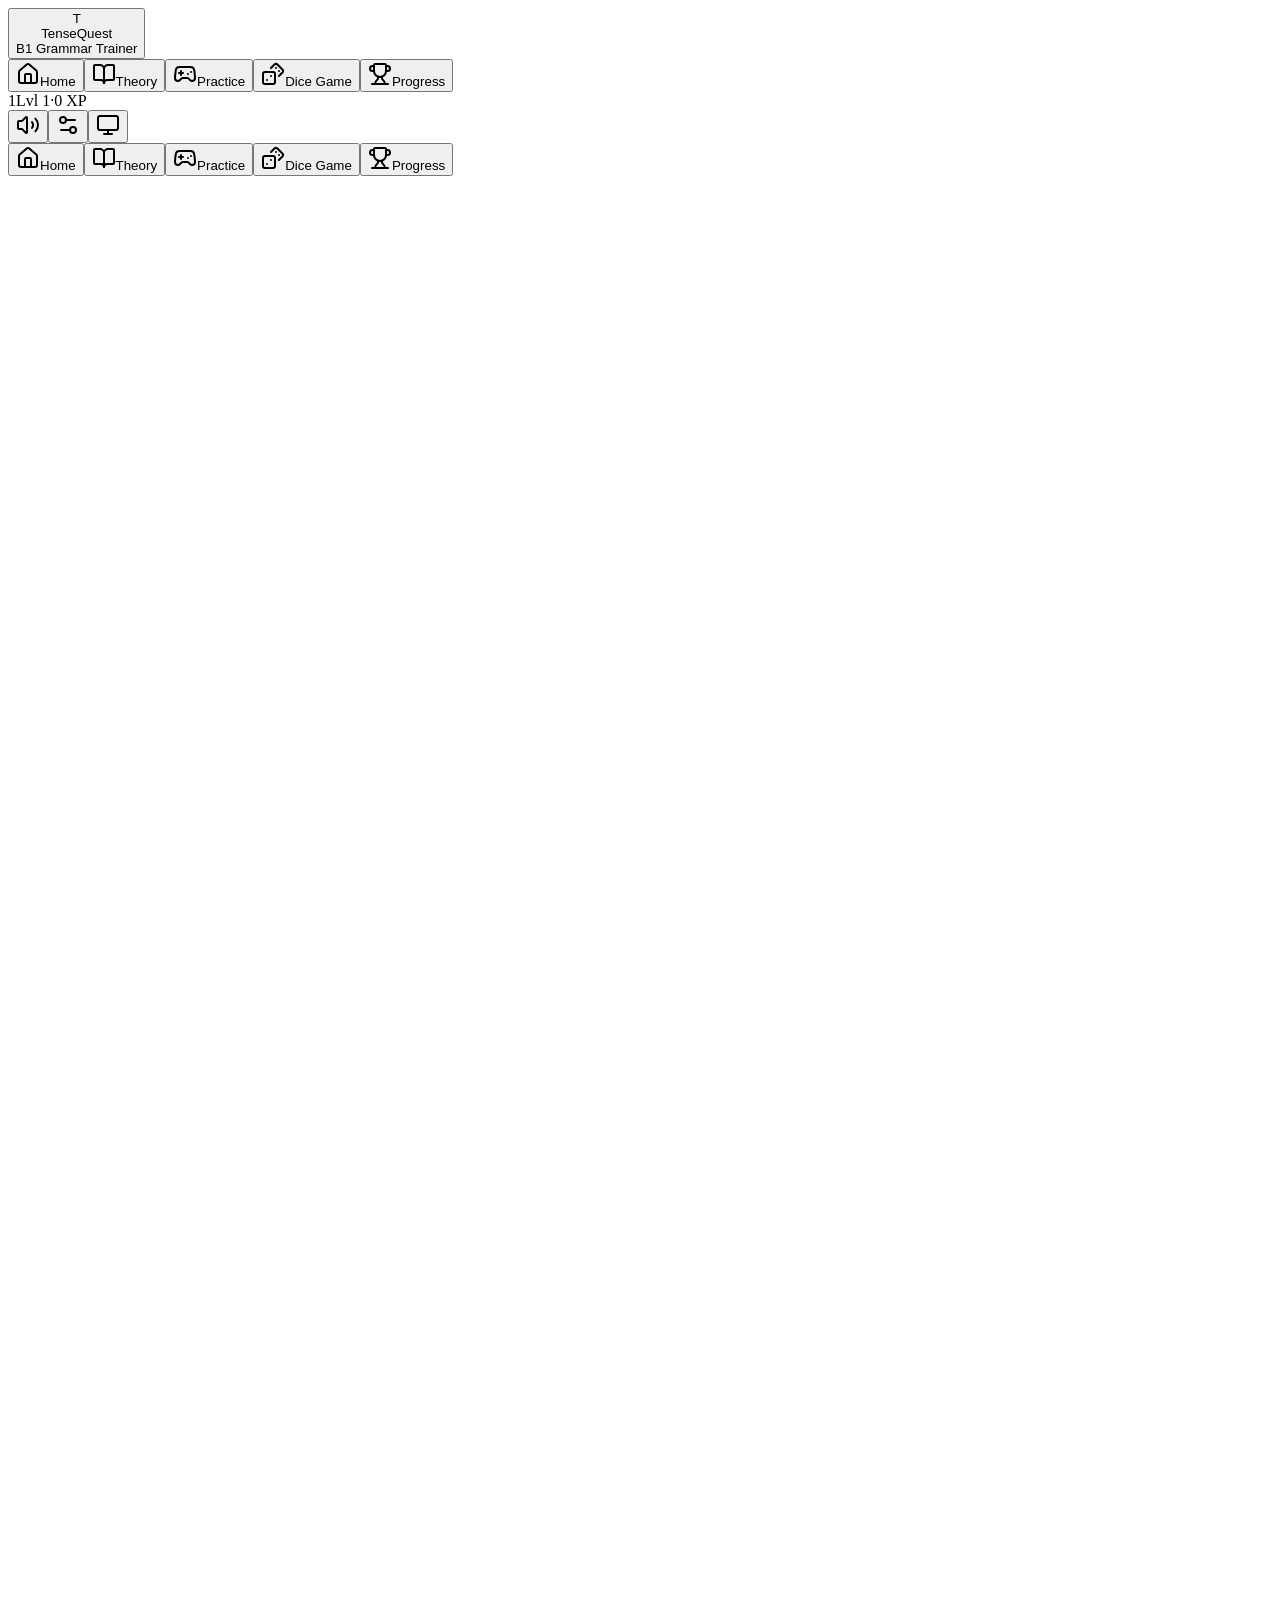
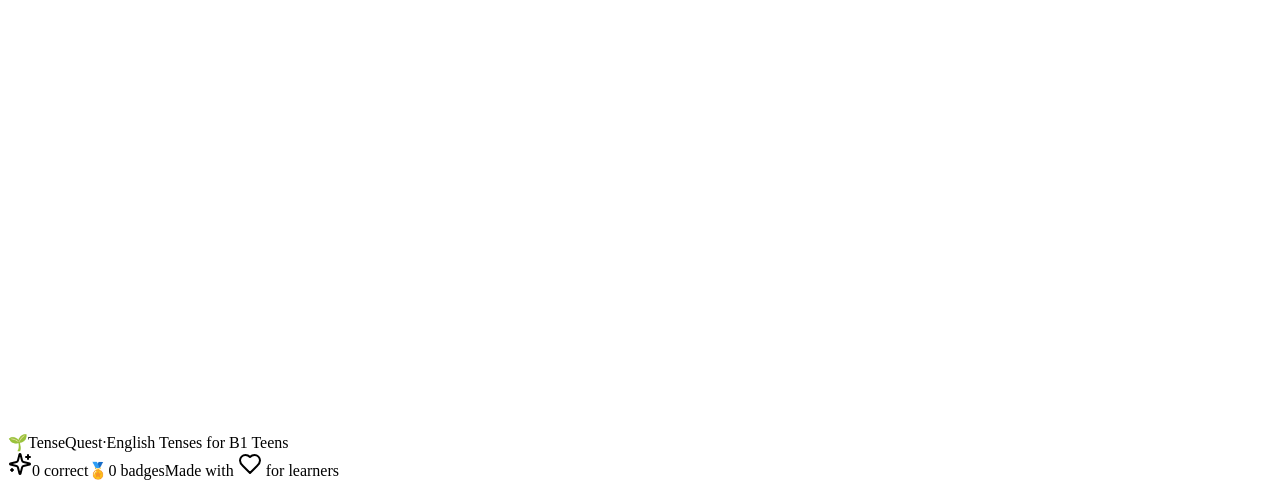
==== index.html @ 8fdaa7c1 "Add files via upload" ====
<!DOCTYPE html><!--Yf5xuJBvsJPuWhLIpuaj9--><html lang="en"><head><meta charSet="utf-8"/><meta name="viewport" content="width=device-width, initial-scale=1"/><link rel="preload" href="./_next/static/media/797e433ab948586e-s.p.29207c2f.woff2" as="font" crossorigin="" type="font/woff2"/><link rel="preload" href="./_next/static/media/caa3a2e1cccd8315-s.p.3b6cae6d.woff2" as="font" crossorigin="" type="font/woff2"/><link rel="stylesheet" href="./_next/static/chunks/34d933785a17edf3.css" data-precedence="next"/><link rel="stylesheet" href="./_next/static/chunks/adb34a3a7e619ba5.css" data-precedence="next"/><link rel="preload" as="script" fetchPriority="low" href="./_next/static/chunks/58c60a5fa6b544da.js"/><script src="./_next/static/chunks/771dedee3f5e1621.js" async=""></script><script src="./_next/static/chunks/b14620cfbf6f2481.js" async=""></script><script src="./_next/static/chunks/turbopack-c2abc8c097c49e96.js" async=""></script><script src="./_next/static/chunks/5654e14ff4bbcf5d.js" async=""></script><script src="./_next/static/chunks/9b037825abf0abaf.js" async=""></script><script src="./_next/static/chunks/77d2792b7dba5e63.js" async=""></script><script src="./_next/static/chunks/51667386538e0864.js" async=""></script><meta name="next-size-adjust" content=""/><meta name="theme-color" media="(prefers-color-scheme: light)" content="#fdfbf6"/><meta name="theme-color" media="(prefers-color-scheme: dark)" content="#1a1d1c"/><title>TenseQuest — Master English Tenses</title><meta name="description" content="A gamified trainer for B1 teens to master English verb tenses: theory in Russian, practice in English, progressive difficulty, AI-checked sentences."/><meta name="author" content="TenseQuest"/><meta name="keywords" content="English tenses,B1 English,grammar trainer,Present Simple,Present Continuous,Present Perfect,Past Simple,Past Continuous,Future Simple,be going to,used to"/><meta property="og:title" content="TenseQuest — Master English Tenses"/><meta property="og:description" content="Gamified B1 tenses trainer for teens. Theory + practice + AI feedback."/><meta property="og:type" content="website"/><meta name="twitter:card" content="summary"/><meta name="twitter:title" content="TenseQuest — Master English Tenses"/><meta name="twitter:description" content="Gamified B1 tenses trainer for teens. Theory + practice + AI feedback."/><link rel="icon" href="https://z-cdn.chatglm.cn/z-ai/static/logo.svg"/><script src="./_next/static/chunks/a6dad97d9634a72d.js" noModule=""></script></head><body class="geist_a71539c9-module__T19VSG__variable geist_mono_8d43a2aa-module__8Li5zG__variable antialiased bg-background text-foreground"><div hidden=""><!--$--><!--/$--></div><script>((a,b,c,d,e,f,g,h)=>{let i=document.documentElement,j=["light","dark"];function k(b){var c;(Array.isArray(a)?a:[a]).forEach(a=>{let c="class"===a,d=c&&f?e.map(a=>f[a]||a):e;c?(i.classList.remove(...d),i.classList.add(f&&f[b]?f[b]:b)):i.setAttribute(a,b)}),c=b,h&&j.includes(c)&&(i.style.colorScheme=c)}if(d)k(d);else try{let a=localStorage.getItem(b)||c,d=g&&"system"===a?window.matchMedia("(prefers-color-scheme: dark)").matches?"dark":"light":a;k(d)}catch(a){}})("class","theme","system",null,["light","dark"],null,true,true)</script><div class="flex min-h-screen flex-col bg-background"><header class="sticky top-0 z-50 w-full border-b border-border/60 bg-background/80 backdrop-blur-xl"><div class="mx-auto flex h-16 max-w-7xl items-center gap-3 px-4 sm:gap-4"><button class="flex items-center gap-2 shrink-0 group" aria-label="Go home"><div class="grid h-9 w-9 place-items-center rounded-xl bg-gradient-to-br from-emerald-500 to-amber-500 text-white shadow-lg shadow-emerald-500/20 transition-transform group-hover:scale-105"><span class="text-lg font-black">T</span></div><div class="hidden sm:block leading-none"><div class="text-base font-extrabold tracking-tight">Tense<span class="text-gradient">Quest</span></div><div class="text-[10px] uppercase tracking-widest text-muted-foreground">B1 Grammar Trainer</div></div></button><nav class="hidden md:flex items-center gap-1 ml-2"><button data-slot="button" class="inline-flex items-center justify-center whitespace-nowrap text-sm disabled:pointer-events-none disabled:opacity-50 [&amp;_svg]:pointer-events-none [&amp;_svg:not([class*=&#x27;size-&#x27;])]:size-4 shrink-0 [&amp;_svg]:shrink-0 outline-none focus-visible:border-ring focus-visible:ring-ring/50 focus-visible:ring-[3px] aria-invalid:ring-destructive/20 dark:aria-invalid:ring-destructive/40 aria-invalid:border-destructive hover:bg-primary/90 h-8 rounded-md px-3 has-[&gt;svg]:px-2.5 gap-1.5 font-medium transition-all bg-primary text-primary-foreground shadow-md shadow-primary/20"><svg xmlns="http://www.w3.org/2000/svg" width="24" height="24" viewBox="0 0 24 24" fill="none" stroke="currentColor" stroke-width="2" stroke-linecap="round" stroke-linejoin="round" class="lucide lucide-house h-4 w-4" aria-hidden="true"><path d="M15 21v-8a1 1 0 0 0-1-1h-4a1 1 0 0 0-1 1v8"></path><path d="M3 10a2 2 0 0 1 .709-1.528l7-5.999a2 2 0 0 1 2.582 0l7 5.999A2 2 0 0 1 21 10v9a2 2 0 0 1-2 2H5a2 2 0 0 1-2-2z"></path></svg>Home</button><button data-slot="button" class="inline-flex items-center justify-center whitespace-nowrap text-sm disabled:pointer-events-none disabled:opacity-50 [&amp;_svg]:pointer-events-none [&amp;_svg:not([class*=&#x27;size-&#x27;])]:size-4 shrink-0 [&amp;_svg]:shrink-0 outline-none focus-visible:border-ring focus-visible:ring-ring/50 focus-visible:ring-[3px] aria-invalid:ring-destructive/20 dark:aria-invalid:ring-destructive/40 aria-invalid:border-destructive hover:bg-accent dark:hover:bg-accent/50 h-8 rounded-md px-3 has-[&gt;svg]:px-2.5 gap-1.5 font-medium transition-all text-muted-foreground hover:text-foreground"><svg xmlns="http://www.w3.org/2000/svg" width="24" height="24" viewBox="0 0 24 24" fill="none" stroke="currentColor" stroke-width="2" stroke-linecap="round" stroke-linejoin="round" class="lucide lucide-book-open h-4 w-4" aria-hidden="true"><path d="M12 7v14"></path><path d="M3 18a1 1 0 0 1-1-1V4a1 1 0 0 1 1-1h5a4 4 0 0 1 4 4 4 4 0 0 1 4-4h5a1 1 0 0 1 1 1v13a1 1 0 0 1-1 1h-6a3 3 0 0 0-3 3 3 3 0 0 0-3-3z"></path></svg>Theory</button><button data-slot="button" class="inline-flex items-center justify-center whitespace-nowrap text-sm disabled:pointer-events-none disabled:opacity-50 [&amp;_svg]:pointer-events-none [&amp;_svg:not([class*=&#x27;size-&#x27;])]:size-4 shrink-0 [&amp;_svg]:shrink-0 outline-none focus-visible:border-ring focus-visible:ring-ring/50 focus-visible:ring-[3px] aria-invalid:ring-destructive/20 dark:aria-invalid:ring-destructive/40 aria-invalid:border-destructive hover:bg-accent dark:hover:bg-accent/50 h-8 rounded-md px-3 has-[&gt;svg]:px-2.5 gap-1.5 font-medium transition-all text-muted-foreground hover:text-foreground"><svg xmlns="http://www.w3.org/2000/svg" width="24" height="24" viewBox="0 0 24 24" fill="none" stroke="currentColor" stroke-width="2" stroke-linecap="round" stroke-linejoin="round" class="lucide lucide-gamepad2 lucide-gamepad-2 h-4 w-4" aria-hidden="true"><line x1="6" x2="10" y1="11" y2="11"></line><line x1="8" x2="8" y1="9" y2="13"></line><line x1="15" x2="15.01" y1="12" y2="12"></line><line x1="18" x2="18.01" y1="10" y2="10"></line><path d="M17.32 5H6.68a4 4 0 0 0-3.978 3.59c-.006.052-.01.101-.017.152C2.604 9.416 2 14.456 2 16a3 3 0 0 0 3 3c1 0 1.5-.5 2-1l1.414-1.414A2 2 0 0 1 9.828 16h4.344a2 2 0 0 1 1.414.586L17 18c.5.5 1 1 2 1a3 3 0 0 0 3-3c0-1.545-.604-6.584-.685-7.258-.007-.05-.011-.1-.017-.151A4 4 0 0 0 17.32 5z"></path></svg>Practice</button><button data-slot="button" class="inline-flex items-center justify-center whitespace-nowrap text-sm disabled:pointer-events-none disabled:opacity-50 [&amp;_svg]:pointer-events-none [&amp;_svg:not([class*=&#x27;size-&#x27;])]:size-4 shrink-0 [&amp;_svg]:shrink-0 outline-none focus-visible:border-ring focus-visible:ring-ring/50 focus-visible:ring-[3px] aria-invalid:ring-destructive/20 dark:aria-invalid:ring-destructive/40 aria-invalid:border-destructive hover:bg-accent dark:hover:bg-accent/50 h-8 rounded-md px-3 has-[&gt;svg]:px-2.5 gap-1.5 font-medium transition-all text-muted-foreground hover:text-foreground"><svg xmlns="http://www.w3.org/2000/svg" width="24" height="24" viewBox="0 0 24 24" fill="none" stroke="currentColor" stroke-width="2" stroke-linecap="round" stroke-linejoin="round" class="lucide lucide-dices h-4 w-4" aria-hidden="true"><rect width="12" height="12" x="2" y="10" rx="2" ry="2"></rect><path d="m17.92 14 3.5-3.5a2.24 2.24 0 0 0 0-3l-5-4.92a2.24 2.24 0 0 0-3 0L10 6"></path><path d="M6 18h.01"></path><path d="M10 14h.01"></path><path d="M15 6h.01"></path><path d="M18 9h.01"></path></svg>Dice Game</button><button data-slot="button" class="inline-flex items-center justify-center whitespace-nowrap text-sm disabled:pointer-events-none disabled:opacity-50 [&amp;_svg]:pointer-events-none [&amp;_svg:not([class*=&#x27;size-&#x27;])]:size-4 shrink-0 [&amp;_svg]:shrink-0 outline-none focus-visible:border-ring focus-visible:ring-ring/50 focus-visible:ring-[3px] aria-invalid:ring-destructive/20 dark:aria-invalid:ring-destructive/40 aria-invalid:border-destructive hover:bg-accent dark:hover:bg-accent/50 h-8 rounded-md px-3 has-[&gt;svg]:px-2.5 gap-1.5 font-medium transition-all text-muted-foreground hover:text-foreground"><svg xmlns="http://www.w3.org/2000/svg" width="24" height="24" viewBox="0 0 24 24" fill="none" stroke="currentColor" stroke-width="2" stroke-linecap="round" stroke-linejoin="round" class="lucide lucide-trophy h-4 w-4" aria-hidden="true"><path d="M10 14.66v1.626a2 2 0 0 1-.976 1.696A5 5 0 0 0 7 21.978"></path><path d="M14 14.66v1.626a2 2 0 0 0 .976 1.696A5 5 0 0 1 17 21.978"></path><path d="M18 9h1.5a1 1 0 0 0 0-5H18"></path><path d="M4 22h16"></path><path d="M6 9a6 6 0 0 0 12 0V3a1 1 0 0 0-1-1H7a1 1 0 0 0-1 1z"></path><path d="M6 9H4.5a1 1 0 0 1 0-5H6"></path></svg>Progress</button></nav><div class="flex-1"></div><div class="hidden sm:flex flex-col items-end gap-0.5 min-w-[120px]"><div class="flex items-center gap-1.5 text-xs font-semibold"><span class="grid h-5 w-5 place-items-center rounded-md bg-gradient-to-br from-emerald-500 to-teal-600 text-[10px] text-white font-bold">1</span><span class="text-muted-foreground">Lvl <!-- -->1</span><span class="text-muted-foreground/60">·</span><span class="text-foreground">0<!-- --> XP</span></div><div aria-valuemax="100" aria-valuemin="0" role="progressbar" data-state="indeterminate" data-max="100" data-slot="progress" class="bg-primary/20 relative overflow-hidden rounded-full h-1.5 w-full"><div data-state="indeterminate" data-max="100" data-slot="progress-indicator" class="bg-primary h-full w-full flex-1 transition-all" style="transform:translateX(-100%)"></div></div></div><button data-slot="button" class="inline-flex items-center justify-center gap-2 whitespace-nowrap rounded-md text-sm font-medium transition-all disabled:pointer-events-none disabled:opacity-50 [&amp;_svg]:pointer-events-none [&amp;_svg:not([class*=&#x27;size-&#x27;])]:size-4 [&amp;_svg]:shrink-0 outline-none focus-visible:border-ring focus-visible:ring-ring/50 focus-visible:ring-[3px] aria-invalid:ring-destructive/20 dark:aria-invalid:ring-destructive/40 aria-invalid:border-destructive hover:bg-accent hover:text-accent-foreground dark:hover:bg-accent/50 size-9 shrink-0" aria-label="Mute sounds"><svg xmlns="http://www.w3.org/2000/svg" width="24" height="24" viewBox="0 0 24 24" fill="none" stroke="currentColor" stroke-width="2" stroke-linecap="round" stroke-linejoin="round" class="lucide lucide-volume2 lucide-volume-2 h-4 w-4" aria-hidden="true"><path d="M11 4.702a.705.705 0 0 0-1.203-.498L6.413 7.587A1.4 1.4 0 0 1 5.416 8H3a1 1 0 0 0-1 1v6a1 1 0 0 0 1 1h2.416a1.4 1.4 0 0 1 .997.413l3.383 3.384A.705.705 0 0 0 11 19.298z"></path><path d="M16 9a5 5 0 0 1 0 6"></path><path d="M19.364 18.364a9 9 0 0 0 0-12.728"></path></svg></button><button data-slot="button" class="inline-flex items-center justify-center gap-2 whitespace-nowrap rounded-md text-sm font-medium transition-all disabled:pointer-events-none disabled:opacity-50 [&amp;_svg]:pointer-events-none [&amp;_svg:not([class*=&#x27;size-&#x27;])]:size-4 [&amp;_svg]:shrink-0 outline-none focus-visible:border-ring focus-visible:ring-ring/50 focus-visible:ring-[3px] aria-invalid:ring-destructive/20 dark:aria-invalid:ring-destructive/40 aria-invalid:border-destructive hover:bg-accent hover:text-accent-foreground dark:hover:bg-accent/50 size-9 shrink-0" aria-label="Settings"><svg xmlns="http://www.w3.org/2000/svg" width="24" height="24" viewBox="0 0 24 24" fill="none" stroke="currentColor" stroke-width="2" stroke-linecap="round" stroke-linejoin="round" class="lucide lucide-settings2 lucide-settings-2 h-4 w-4" aria-hidden="true"><path d="M14 17H5"></path><path d="M19 7h-9"></path><circle cx="17" cy="17" r="3"></circle><circle cx="7" cy="7" r="3"></circle></svg></button><button data-slot="dropdown-menu-trigger" class="inline-flex items-center justify-center gap-2 whitespace-nowrap rounded-md text-sm font-medium transition-all disabled:pointer-events-none disabled:opacity-50 [&amp;_svg]:pointer-events-none [&amp;_svg:not([class*=&#x27;size-&#x27;])]:size-4 [&amp;_svg]:shrink-0 outline-none focus-visible:border-ring focus-visible:ring-ring/50 focus-visible:ring-[3px] aria-invalid:ring-destructive/20 dark:aria-invalid:ring-destructive/40 aria-invalid:border-destructive hover:bg-accent hover:text-accent-foreground dark:hover:bg-accent/50 size-9 shrink-0" aria-label="Toggle theme" type="button" id="radix-_R_4klfdb_" aria-haspopup="menu" aria-expanded="false" data-state="closed"><svg xmlns="http://www.w3.org/2000/svg" width="24" height="24" viewBox="0 0 24 24" fill="none" stroke="currentColor" stroke-width="2" stroke-linecap="round" stroke-linejoin="round" class="lucide lucide-monitor h-4 w-4" aria-hidden="true"><rect width="20" height="14" x="2" y="3" rx="2"></rect><line x1="8" x2="16" y1="21" y2="21"></line><line x1="12" x2="12" y1="17" y2="21"></line></svg></button></div><nav class="md:hidden flex items-center gap-1 overflow-x-auto px-3 pb-2 scrollbar-thin"><button data-slot="button" class="inline-flex items-center justify-center whitespace-nowrap text-sm transition-all disabled:pointer-events-none disabled:opacity-50 [&amp;_svg]:pointer-events-none [&amp;_svg:not([class*=&#x27;size-&#x27;])]:size-4 [&amp;_svg]:shrink-0 outline-none focus-visible:border-ring focus-visible:ring-ring/50 focus-visible:ring-[3px] aria-invalid:ring-destructive/20 dark:aria-invalid:ring-destructive/40 aria-invalid:border-destructive shadow-xs hover:bg-primary/90 h-8 rounded-md px-3 has-[&gt;svg]:px-2.5 gap-1.5 shrink-0 font-medium bg-primary text-primary-foreground"><svg xmlns="http://www.w3.org/2000/svg" width="24" height="24" viewBox="0 0 24 24" fill="none" stroke="currentColor" stroke-width="2" stroke-linecap="round" stroke-linejoin="round" class="lucide lucide-house h-4 w-4" aria-hidden="true"><path d="M15 21v-8a1 1 0 0 0-1-1h-4a1 1 0 0 0-1 1v8"></path><path d="M3 10a2 2 0 0 1 .709-1.528l7-5.999a2 2 0 0 1 2.582 0l7 5.999A2 2 0 0 1 21 10v9a2 2 0 0 1-2 2H5a2 2 0 0 1-2-2z"></path></svg>Home</button><button data-slot="button" class="inline-flex items-center justify-center whitespace-nowrap text-sm transition-all disabled:pointer-events-none disabled:opacity-50 [&amp;_svg]:pointer-events-none [&amp;_svg:not([class*=&#x27;size-&#x27;])]:size-4 [&amp;_svg]:shrink-0 outline-none focus-visible:border-ring focus-visible:ring-ring/50 focus-visible:ring-[3px] aria-invalid:ring-destructive/20 dark:aria-invalid:ring-destructive/40 aria-invalid:border-destructive hover:bg-accent hover:text-accent-foreground dark:hover:bg-accent/50 h-8 rounded-md px-3 has-[&gt;svg]:px-2.5 gap-1.5 shrink-0 font-medium text-muted-foreground"><svg xmlns="http://www.w3.org/2000/svg" width="24" height="24" viewBox="0 0 24 24" fill="none" stroke="currentColor" stroke-width="2" stroke-linecap="round" stroke-linejoin="round" class="lucide lucide-book-open h-4 w-4" aria-hidden="true"><path d="M12 7v14"></path><path d="M3 18a1 1 0 0 1-1-1V4a1 1 0 0 1 1-1h5a4 4 0 0 1 4 4 4 4 0 0 1 4-4h5a1 1 0 0 1 1 1v13a1 1 0 0 1-1 1h-6a3 3 0 0 0-3 3 3 3 0 0 0-3-3z"></path></svg>Theory</button><button data-slot="button" class="inline-flex items-center justify-center whitespace-nowrap text-sm transition-all disabled:pointer-events-none disabled:opacity-50 [&amp;_svg]:pointer-events-none [&amp;_svg:not([class*=&#x27;size-&#x27;])]:size-4 [&amp;_svg]:shrink-0 outline-none focus-visible:border-ring focus-visible:ring-ring/50 focus-visible:ring-[3px] aria-invalid:ring-destructive/20 dark:aria-invalid:ring-destructive/40 aria-invalid:border-destructive hover:bg-accent hover:text-accent-foreground dark:hover:bg-accent/50 h-8 rounded-md px-3 has-[&gt;svg]:px-2.5 gap-1.5 shrink-0 font-medium text-muted-foreground"><svg xmlns="http://www.w3.org/2000/svg" width="24" height="24" viewBox="0 0 24 24" fill="none" stroke="currentColor" stroke-width="2" stroke-linecap="round" stroke-linejoin="round" class="lucide lucide-gamepad2 lucide-gamepad-2 h-4 w-4" aria-hidden="true"><line x1="6" x2="10" y1="11" y2="11"></line><line x1="8" x2="8" y1="9" y2="13"></line><line x1="15" x2="15.01" y1="12" y2="12"></line><line x1="18" x2="18.01" y1="10" y2="10"></line><path d="M17.32 5H6.68a4 4 0 0 0-3.978 3.59c-.006.052-.01.101-.017.152C2.604 9.416 2 14.456 2 16a3 3 0 0 0 3 3c1 0 1.5-.5 2-1l1.414-1.414A2 2 0 0 1 9.828 16h4.344a2 2 0 0 1 1.414.586L17 18c.5.5 1 1 2 1a3 3 0 0 0 3-3c0-1.545-.604-6.584-.685-7.258-.007-.05-.011-.1-.017-.151A4 4 0 0 0 17.32 5z"></path></svg>Practice</button><button data-slot="button" class="inline-flex items-center justify-center whitespace-nowrap text-sm transition-all disabled:pointer-events-none disabled:opacity-50 [&amp;_svg]:pointer-events-none [&amp;_svg:not([class*=&#x27;size-&#x27;])]:size-4 [&amp;_svg]:shrink-0 outline-none focus-visible:border-ring focus-visible:ring-ring/50 focus-visible:ring-[3px] aria-invalid:ring-destructive/20 dark:aria-invalid:ring-destructive/40 aria-invalid:border-destructive hover:bg-accent hover:text-accent-foreground dark:hover:bg-accent/50 h-8 rounded-md px-3 has-[&gt;svg]:px-2.5 gap-1.5 shrink-0 font-medium text-muted-foreground"><svg xmlns="http://www.w3.org/2000/svg" width="24" height="24" viewBox="0 0 24 24" fill="none" stroke="currentColor" stroke-width="2" stroke-linecap="round" stroke-linejoin="round" class="lucide lucide-dices h-4 w-4" aria-hidden="true"><rect width="12" height="12" x="2" y="10" rx="2" ry="2"></rect><path d="m17.92 14 3.5-3.5a2.24 2.24 0 0 0 0-3l-5-4.92a2.24 2.24 0 0 0-3 0L10 6"></path><path d="M6 18h.01"></path><path d="M10 14h.01"></path><path d="M15 6h.01"></path><path d="M18 9h.01"></path></svg>Dice Game</button><button data-slot="button" class="inline-flex items-center justify-center whitespace-nowrap text-sm transition-all disabled:pointer-events-none disabled:opacity-50 [&amp;_svg]:pointer-events-none [&amp;_svg:not([class*=&#x27;size-&#x27;])]:size-4 [&amp;_svg]:shrink-0 outline-none focus-visible:border-ring focus-visible:ring-ring/50 focus-visible:ring-[3px] aria-invalid:ring-destructive/20 dark:aria-invalid:ring-destructive/40 aria-invalid:border-destructive hover:bg-accent hover:text-accent-foreground dark:hover:bg-accent/50 h-8 rounded-md px-3 has-[&gt;svg]:px-2.5 gap-1.5 shrink-0 font-medium text-muted-foreground"><svg xmlns="http://www.w3.org/2000/svg" width="24" height="24" viewBox="0 0 24 24" fill="none" stroke="currentColor" stroke-width="2" stroke-linecap="round" stroke-linejoin="round" class="lucide lucide-trophy h-4 w-4" aria-hidden="true"><path d="M10 14.66v1.626a2 2 0 0 1-.976 1.696A5 5 0 0 0 7 21.978"></path><path d="M14 14.66v1.626a2 2 0 0 0 .976 1.696A5 5 0 0 1 17 21.978"></path><path d="M18 9h1.5a1 1 0 0 0 0-5H18"></path><path d="M4 22h16"></path><path d="M6 9a6 6 0 0 0 12 0V3a1 1 0 0 0-1-1H7a1 1 0 0 0-1 1z"></path><path d="M6 9H4.5a1 1 0 0 1 0-5H6"></path></svg>Progress</button></nav></header><main class="flex-1"><div style="opacity:0;transform:translateY(8px)"><div class="mx-auto max-w-7xl px-4 py-6 sm:py-10"><section class="relative overflow-hidden rounded-3xl border border-border/60 bg-gradient-to-br from-emerald-50 via-amber-50 to-rose-50 p-6 sm:p-10 dark:from-emerald-950/40 dark:via-amber-950/30 dark:to-rose-950/30"><div class="absolute -right-12 -top-12 h-48 w-48 rounded-full bg-emerald-400/20 blur-3xl animate-float"></div><div class="absolute -bottom-16 -left-12 h-56 w-56 rounded-full bg-amber-400/20 blur-3xl animate-float" style="animation-delay:1.5s"></div><div class="relative"><div style="opacity:0;transform:translateY(12px)"><span data-slot="badge" class="inline-flex items-center justify-center rounded-md border px-2 py-0.5 text-xs font-medium w-fit whitespace-nowrap shrink-0 [&amp;&gt;svg]:size-3 gap-1 [&amp;&gt;svg]:pointer-events-none focus-visible:border-ring focus-visible:ring-ring/50 focus-visible:ring-[3px] aria-invalid:ring-destructive/20 dark:aria-invalid:ring-destructive/40 aria-invalid:border-destructive transition-[color,box-shadow] overflow-hidden [a&amp;]:hover:bg-primary/90 mb-3 bg-white/70 text-emerald-700 border-emerald-200 dark:bg-emerald-950/50 dark:text-emerald-300 dark:border-emerald-800"><svg xmlns="http://www.w3.org/2000/svg" width="24" height="24" viewBox="0 0 24 24" fill="none" stroke="currentColor" stroke-width="2" stroke-linecap="round" stroke-linejoin="round" class="lucide lucide-sparkles h-3 w-3 mr-1" aria-hidden="true"><path d="M9.937 15.5A2 2 0 0 0 8.5 14.063l-6.135-1.582a.5.5 0 0 1 0-.962L8.5 9.936A2 2 0 0 0 9.937 8.5l1.582-6.135a.5.5 0 0 1 .963 0L14.063 8.5A2 2 0 0 0 15.5 9.937l6.135 1.581a.5.5 0 0 1 0 .964L15.5 14.063a2 2 0 0 0-1.437 1.437l-1.582 6.135a.5.5 0 0 1-.963 0z"></path><path d="M20 3v4"></path><path d="M22 5h-4"></path><path d="M4 17v2"></path><path d="M5 18H3"></path></svg> For B1 Teens</span><h1 class="text-3xl sm:text-5xl font-black tracking-tight leading-[1.1]">Master English Tenses<br/><span class="text-gradient">like a game.</span></h1><p class="mt-4 max-w-xl text-base sm:text-lg text-muted-foreground">Bite-sized theory in Russian, addictive practice in English, and AI-checked sentences. Level up from <span class="font-semibold text-foreground">🌱 Warm-up</span> to<!-- --> <span class="font-semibold text-foreground">👑 Boss Level</span>.</p><div class="mt-6 flex flex-wrap gap-3"><button data-slot="button" class="inline-flex items-center justify-center whitespace-nowrap text-sm font-medium transition-all disabled:pointer-events-none disabled:opacity-50 [&amp;_svg]:pointer-events-none [&amp;_svg:not([class*=&#x27;size-&#x27;])]:size-4 shrink-0 [&amp;_svg]:shrink-0 outline-none focus-visible:border-ring focus-visible:ring-ring/50 focus-visible:ring-[3px] aria-invalid:ring-destructive/20 dark:aria-invalid:ring-destructive/40 aria-invalid:border-destructive hover:bg-primary/90 h-10 rounded-md px-6 has-[&gt;svg]:px-4 gap-2 bg-gradient-to-r from-emerald-500 to-teal-600 hover:from-emerald-600 hover:to-teal-700 text-white shadow-lg shadow-emerald-500/25"><svg xmlns="http://www.w3.org/2000/svg" width="24" height="24" viewBox="0 0 24 24" fill="none" stroke="currentColor" stroke-width="2" stroke-linecap="round" stroke-linejoin="round" class="lucide lucide-book-open h-5 w-5" aria-hidden="true"><path d="M12 7v14"></path><path d="M3 18a1 1 0 0 1-1-1V4a1 1 0 0 1 1-1h5a4 4 0 0 1 4 4 4 4 0 0 1 4-4h5a1 1 0 0 1 1 1v13a1 1 0 0 1-1 1h-6a3 3 0 0 0-3 3 3 3 0 0 0-3-3z"></path></svg> Start Learning</button><button data-slot="button" class="inline-flex items-center justify-center whitespace-nowrap text-sm font-medium transition-all disabled:pointer-events-none disabled:opacity-50 [&amp;_svg]:pointer-events-none [&amp;_svg:not([class*=&#x27;size-&#x27;])]:size-4 shrink-0 [&amp;_svg]:shrink-0 outline-none focus-visible:border-ring focus-visible:ring-ring/50 focus-visible:ring-[3px] aria-invalid:ring-destructive/20 dark:aria-invalid:ring-destructive/40 aria-invalid:border-destructive border shadow-xs hover:bg-accent hover:text-accent-foreground dark:bg-input/30 dark:border-input dark:hover:bg-input/50 h-10 rounded-md px-6 has-[&gt;svg]:px-4 gap-2 bg-background/60 backdrop-blur"><svg xmlns="http://www.w3.org/2000/svg" width="24" height="24" viewBox="0 0 24 24" fill="none" stroke="currentColor" stroke-width="2" stroke-linecap="round" stroke-linejoin="round" class="lucide lucide-gamepad2 lucide-gamepad-2 h-5 w-5" aria-hidden="true"><line x1="6" x2="10" y1="11" y2="11"></line><line x1="8" x2="8" y1="9" y2="13"></line><line x1="15" x2="15.01" y1="12" y2="12"></line><line x1="18" x2="18.01" y1="10" y2="10"></line><path d="M17.32 5H6.68a4 4 0 0 0-3.978 3.59c-.006.052-.01.101-.017.152C2.604 9.416 2 14.456 2 16a3 3 0 0 0 3 3c1 0 1.5-.5 2-1l1.414-1.414A2 2 0 0 1 9.828 16h4.344a2 2 0 0 1 1.414.586L17 18c.5.5 1 1 2 1a3 3 0 0 0 3-3c0-1.545-.604-6.584-.685-7.258-.007-.05-.011-.1-.017-.151A4 4 0 0 0 17.32 5z"></path></svg> Practice Now</button><button data-slot="button" class="inline-flex items-center justify-center whitespace-nowrap text-sm font-medium transition-all disabled:pointer-events-none disabled:opacity-50 [&amp;_svg]:pointer-events-none [&amp;_svg:not([class*=&#x27;size-&#x27;])]:size-4 shrink-0 [&amp;_svg]:shrink-0 outline-none focus-visible:border-ring focus-visible:ring-ring/50 focus-visible:ring-[3px] aria-invalid:ring-destructive/20 dark:aria-invalid:ring-destructive/40 aria-invalid:border-destructive hover:bg-accent hover:text-accent-foreground dark:hover:bg-accent/50 h-10 rounded-md px-6 has-[&gt;svg]:px-4 gap-2"><svg xmlns="http://www.w3.org/2000/svg" width="24" height="24" viewBox="0 0 24 24" fill="none" stroke="currentColor" stroke-width="2" stroke-linecap="round" stroke-linejoin="round" class="lucide lucide-dices h-5 w-5" aria-hidden="true"><rect width="12" height="12" x="2" y="10" rx="2" ry="2"></rect><path d="m17.92 14 3.5-3.5a2.24 2.24 0 0 0 0-3l-5-4.92a2.24 2.24 0 0 0-3 0L10 6"></path><path d="M6 18h.01"></path><path d="M10 14h.01"></path><path d="M15 6h.01"></path><path d="M18 9h.01"></path></svg> Dice Game</button></div></div></div></section><section class="mt-5 grid grid-cols-1 sm:grid-cols-2 gap-3"><button class="group text-left" tabindex="0" style="opacity:0;transform:translateY(8px)"><div data-slot="card" class="bg-card text-card-foreground flex flex-col gap-6 rounded-xl border shadow-sm relative overflow-hidden p-5 h-full border-violet-200 dark:border-violet-800/60 transition-shadow hover:shadow-xl hover:shadow-violet-500/15"><div class="absolute inset-x-0 top-0 h-1.5 bg-gradient-to-r from-violet-500 to-fuchsia-500"></div><div class="flex items-center gap-3"><div class="grid h-12 w-12 shrink-0 place-items-center rounded-xl bg-gradient-to-br from-violet-500 to-fuchsia-500 text-2xl shadow-md animate-float">📅</div><div class="flex-1 min-w-0"><div class="flex items-center gap-2 flex-wrap"><span class="font-bold text-base">Daily Challenge</span><span data-slot="badge" class="inline-flex items-center justify-center rounded-md border px-2 py-0.5 text-xs font-medium w-fit whitespace-nowrap shrink-0 [&amp;&gt;svg]:size-3 gap-1 [&amp;&gt;svg]:pointer-events-none focus-visible:border-ring focus-visible:ring-ring/50 focus-visible:ring-[3px] aria-invalid:ring-destructive/20 dark:aria-invalid:ring-destructive/40 aria-invalid:border-destructive transition-[color,box-shadow] overflow-hidden [a&amp;]:hover:bg-primary/90 bg-violet-100 text-violet-700 border-violet-200 dark:bg-violet-950/60 dark:text-violet-300">+50 XP</span></div><p class="text-xs text-muted-foreground mt-1">8 mixed questions — same for everyone today.</p></div><svg xmlns="http://www.w3.org/2000/svg" width="24" height="24" viewBox="0 0 24 24" fill="none" stroke="currentColor" stroke-width="2" stroke-linecap="round" stroke-linejoin="round" class="lucide lucide-arrow-right h-5 w-5 text-violet-400 opacity-0 group-hover:opacity-100 group-hover:translate-x-1 transition-all" aria-hidden="true"><path d="M5 12h14"></path><path d="m12 5 7 7-7 7"></path></svg></div></div></button><button class="group text-left" tabindex="0" style="opacity:0;transform:translateY(8px)"><div data-slot="card" class="bg-card text-card-foreground flex flex-col gap-6 rounded-xl border shadow-sm relative overflow-hidden p-5 h-full border-amber-200 dark:border-amber-800/60 transition-shadow hover:shadow-xl hover:shadow-amber-500/15"><div class="absolute inset-x-0 top-0 h-1.5 bg-gradient-to-r from-emerald-500 to-amber-500"></div><div class="flex items-center gap-3"><div class="grid h-12 w-12 shrink-0 place-items-center rounded-xl bg-gradient-to-br from-emerald-500 to-amber-500 text-2xl shadow-md">⚡</div><div class="flex-1 min-w-0"><div class="flex items-center gap-2 flex-wrap"><span class="font-bold text-base">Quick Practice</span></div><p class="text-xs text-muted-foreground mt-1">10 mixed questions across all 9 tenses.<!-- --> New shuffle every time!</p></div><svg xmlns="http://www.w3.org/2000/svg" width="24" height="24" viewBox="0 0 24 24" fill="none" stroke="currentColor" stroke-width="2" stroke-linecap="round" stroke-linejoin="round" class="lucide lucide-arrow-right h-5 w-5 text-amber-400 opacity-0 group-hover:opacity-100 group-hover:translate-x-1 transition-all" aria-hidden="true"><path d="M5 12h14"></path><path d="m12 5 7 7-7 7"></path></svg></div></div></button></section><section class="mt-6 grid grid-cols-2 sm:grid-cols-4 gap-3"><div data-slot="card" class="flex flex-col gap-6 rounded-xl border shadow-sm p-4 bg-gradient-to-br from-emerald-500/10 to-emerald-500/5 text-emerald-600 dark:text-emerald-400"><div class="flex items-center justify-between"><span class="text-xs font-medium text-muted-foreground">Level</span><svg xmlns="http://www.w3.org/2000/svg" width="24" height="24" viewBox="0 0 24 24" fill="none" stroke="currentColor" stroke-width="2" stroke-linecap="round" stroke-linejoin="round" class="lucide lucide-zap h-4 w-4" aria-hidden="true"><path d="M4 14a1 1 0 0 1-.78-1.63l9.9-10.2a.5.5 0 0 1 .86.46l-1.92 6.02A1 1 0 0 0 13 10h7a1 1 0 0 1 .78 1.63l-9.9 10.2a.5.5 0 0 1-.86-.46l1.92-6.02A1 1 0 0 0 11 14z"></path></svg></div><div class="mt-1.5 text-2xl font-black text-foreground">1</div><div class="text-xs text-muted-foreground">0 XP</div></div><div data-slot="card" class="flex flex-col gap-6 rounded-xl border shadow-sm p-4 bg-gradient-to-br from-amber-500/10 to-amber-500/5 text-amber-600 dark:text-amber-400"><div class="flex items-center justify-between"><span class="text-xs font-medium text-muted-foreground">Accuracy</span><svg xmlns="http://www.w3.org/2000/svg" width="24" height="24" viewBox="0 0 24 24" fill="none" stroke="currentColor" stroke-width="2" stroke-linecap="round" stroke-linejoin="round" class="lucide lucide-target h-4 w-4" aria-hidden="true"><circle cx="12" cy="12" r="10"></circle><circle cx="12" cy="12" r="6"></circle><circle cx="12" cy="12" r="2"></circle></svg></div><div class="mt-1.5 text-2xl font-black text-foreground">0%</div><div class="text-xs text-muted-foreground">0/0</div></div><div data-slot="card" class="flex flex-col gap-6 rounded-xl border shadow-sm p-4 bg-gradient-to-br from-rose-500/10 to-rose-500/5 text-rose-600 dark:text-rose-400"><div class="flex items-center justify-between"><span class="text-xs font-medium text-muted-foreground">Badges</span><svg xmlns="http://www.w3.org/2000/svg" width="24" height="24" viewBox="0 0 24 24" fill="none" stroke="currentColor" stroke-width="2" stroke-linecap="round" stroke-linejoin="round" class="lucide lucide-trophy h-4 w-4" aria-hidden="true"><path d="M10 14.66v1.626a2 2 0 0 1-.976 1.696A5 5 0 0 0 7 21.978"></path><path d="M14 14.66v1.626a2 2 0 0 0 .976 1.696A5 5 0 0 1 17 21.978"></path><path d="M18 9h1.5a1 1 0 0 0 0-5H18"></path><path d="M4 22h16"></path><path d="M6 9a6 6 0 0 0 12 0V3a1 1 0 0 0-1-1H7a1 1 0 0 0-1 1z"></path><path d="M6 9H4.5a1 1 0 0 1 0-5H6"></path></svg></div><div class="mt-1.5 text-2xl font-black text-foreground">0</div><div class="text-xs text-muted-foreground">of 28</div></div><div data-slot="card" class="flex flex-col gap-6 rounded-xl border shadow-sm p-4 bg-gradient-to-br from-violet-500/10 to-violet-500/5 text-violet-600 dark:text-violet-400"><div class="flex items-center justify-between"><span class="text-xs font-medium text-muted-foreground">Best Streak</span><span class="text-base leading-none">🔥</span></div><div class="mt-1.5 text-2xl font-black text-foreground">0</div><div class="text-xs text-muted-foreground">in a row</div></div></section><div data-slot="card" class="bg-card text-card-foreground flex flex-col gap-6 rounded-xl border shadow-sm mt-3 p-4"><div class="flex items-center justify-between text-sm mb-2"><span class="font-semibold">Level <!-- -->1<!-- --> progress</span><span class="text-muted-foreground">0<!-- --> / <!-- -->100<!-- --> XP to Level <!-- -->2</span></div><div aria-valuemax="100" aria-valuemin="0" role="progressbar" data-state="indeterminate" data-max="100" data-slot="progress" class="bg-primary/20 relative w-full overflow-hidden rounded-full h-2.5"><div data-state="indeterminate" data-max="100" data-slot="progress-indicator" class="bg-primary h-full w-full flex-1 transition-all" style="transform:translateX(-100%)"></div></div></div><section class="mt-8"><div class="flex items-center justify-between mb-4"><div><h2 class="text-xl sm:text-2xl font-bold tracking-tight">Choose your tense</h2><p class="text-sm text-muted-foreground">9 tenses across Past, Present and Future. Theory → practice → boss level.</p></div><button data-slot="button" class="items-center justify-center whitespace-nowrap text-sm font-medium transition-all disabled:pointer-events-none disabled:opacity-50 [&amp;_svg]:pointer-events-none [&amp;_svg:not([class*=&#x27;size-&#x27;])]:size-4 shrink-0 [&amp;_svg]:shrink-0 outline-none focus-visible:border-ring focus-visible:ring-ring/50 focus-visible:ring-[3px] aria-invalid:ring-destructive/20 dark:aria-invalid:ring-destructive/40 aria-invalid:border-destructive hover:bg-accent hover:text-accent-foreground dark:hover:bg-accent/50 h-8 rounded-md px-3 has-[&gt;svg]:px-2.5 hidden sm:flex gap-1">All theory <svg xmlns="http://www.w3.org/2000/svg" width="24" height="24" viewBox="0 0 24 24" fill="none" stroke="currentColor" stroke-width="2" stroke-linecap="round" stroke-linejoin="round" class="lucide lucide-arrow-right h-4 w-4" aria-hidden="true"><path d="M5 12h14"></path><path d="m12 5 7 7-7 7"></path></svg></button></div><div class="space-y-6"><div><div class="mb-3 flex items-center gap-2"><span class="text-lg">🌍</span><h3 class="font-semibold text-sm uppercase tracking-wide text-muted-foreground">Present Tenses</h3></div><div class="grid grid-cols-1 sm:grid-cols-2 lg:grid-cols-3 gap-3"><button class="group relative text-left" tabindex="0"><div data-slot="card" class="bg-card text-card-foreground flex flex-col gap-6 rounded-xl border shadow-sm relative overflow-hidden p-4 h-full transition-shadow hover:shadow-xl hover:shadow-primary/10"><div class="absolute inset-x-0 top-0 h-1 bg-gradient-to-r from-emerald-400 to-teal-500"></div><div class="flex items-start justify-between"><div class="grid h-12 w-12 place-items-center rounded-xl bg-gradient-to-br text-2xl shadow-md from-emerald-400 to-teal-500">🔁</div></div><div class="mt-3"><div class="font-bold text-base">Present Simple</div><div class="text-xs text-muted-foreground mt-0.5">Habits, facts &amp; routines</div></div><div class="mt-3 flex items-center gap-1 text-xs font-semibold text-primary opacity-0 group-hover:opacity-100 transition-opacity">Start <svg xmlns="http://www.w3.org/2000/svg" width="24" height="24" viewBox="0 0 24 24" fill="none" stroke="currentColor" stroke-width="2" stroke-linecap="round" stroke-linejoin="round" class="lucide lucide-arrow-right h-3 w-3" aria-hidden="true"><path d="M5 12h14"></path><path d="m12 5 7 7-7 7"></path></svg></div></div></button><button class="group relative text-left" tabindex="0"><div data-slot="card" class="bg-card text-card-foreground flex flex-col gap-6 rounded-xl border shadow-sm relative overflow-hidden p-4 h-full transition-shadow hover:shadow-xl hover:shadow-primary/10"><div class="absolute inset-x-0 top-0 h-1 bg-gradient-to-r from-amber-400 to-orange-500"></div><div class="flex items-start justify-between"><div class="grid h-12 w-12 place-items-center rounded-xl bg-gradient-to-br text-2xl shadow-md from-amber-400 to-orange-500">⚡</div></div><div class="mt-3"><div class="font-bold text-base">Present Continuous</div><div class="text-xs text-muted-foreground mt-0.5">Happening right now</div></div><div class="mt-3 flex items-center gap-1 text-xs font-semibold text-primary opacity-0 group-hover:opacity-100 transition-opacity">Start <svg xmlns="http://www.w3.org/2000/svg" width="24" height="24" viewBox="0 0 24 24" fill="none" stroke="currentColor" stroke-width="2" stroke-linecap="round" stroke-linejoin="round" class="lucide lucide-arrow-right h-3 w-3" aria-hidden="true"><path d="M5 12h14"></path><path d="m12 5 7 7-7 7"></path></svg></div></div></button><button class="group relative text-left" tabindex="0"><div data-slot="card" class="bg-card text-card-foreground flex flex-col gap-6 rounded-xl border shadow-sm relative overflow-hidden p-4 h-full transition-shadow hover:shadow-xl hover:shadow-primary/10"><div class="absolute inset-x-0 top-0 h-1 bg-gradient-to-r from-rose-400 to-pink-500"></div><div class="flex items-start justify-between"><div class="grid h-12 w-12 place-items-center rounded-xl bg-gradient-to-br text-2xl shadow-md from-rose-400 to-pink-500">🔗</div></div><div class="mt-3"><div class="font-bold text-base">Present Perfect</div><div class="text-xs text-muted-foreground mt-0.5">Past meets present</div></div><div class="mt-3 flex items-center gap-1 text-xs font-semibold text-primary opacity-0 group-hover:opacity-100 transition-opacity">Start <svg xmlns="http://www.w3.org/2000/svg" width="24" height="24" viewBox="0 0 24 24" fill="none" stroke="currentColor" stroke-width="2" stroke-linecap="round" stroke-linejoin="round" class="lucide lucide-arrow-right h-3 w-3" aria-hidden="true"><path d="M5 12h14"></path><path d="m12 5 7 7-7 7"></path></svg></div></div></button></div></div><div><div class="mb-3 flex items-center gap-2"><span class="text-lg">⏪</span><h3 class="font-semibold text-sm uppercase tracking-wide text-muted-foreground">Past Tenses</h3></div><div class="grid grid-cols-1 sm:grid-cols-2 lg:grid-cols-3 gap-3"><button class="group relative text-left" tabindex="0"><div data-slot="card" class="bg-card text-card-foreground flex flex-col gap-6 rounded-xl border shadow-sm relative overflow-hidden p-4 h-full transition-shadow hover:shadow-xl hover:shadow-primary/10"><div class="absolute inset-x-0 top-0 h-1 bg-gradient-to-r from-violet-400 to-purple-500"></div><div class="flex items-start justify-between"><div class="grid h-12 w-12 place-items-center rounded-xl bg-gradient-to-br text-2xl shadow-md from-violet-400 to-purple-500">📜</div></div><div class="mt-3"><div class="font-bold text-base">Past Simple</div><div class="text-xs text-muted-foreground mt-0.5">Finished past actions</div></div><div class="mt-3 flex items-center gap-1 text-xs font-semibold text-primary opacity-0 group-hover:opacity-100 transition-opacity">Start <svg xmlns="http://www.w3.org/2000/svg" width="24" height="24" viewBox="0 0 24 24" fill="none" stroke="currentColor" stroke-width="2" stroke-linecap="round" stroke-linejoin="round" class="lucide lucide-arrow-right h-3 w-3" aria-hidden="true"><path d="M5 12h14"></path><path d="m12 5 7 7-7 7"></path></svg></div></div></button><button class="group relative text-left" tabindex="0"><div data-slot="card" class="bg-card text-card-foreground flex flex-col gap-6 rounded-xl border shadow-sm relative overflow-hidden p-4 h-full transition-shadow hover:shadow-xl hover:shadow-primary/10"><div class="absolute inset-x-0 top-0 h-1 bg-gradient-to-r from-teal-400 to-cyan-500"></div><div class="flex items-start justify-between"><div class="grid h-12 w-12 place-items-center rounded-xl bg-gradient-to-br text-2xl shadow-md from-teal-400 to-cyan-500">🌧️</div></div><div class="mt-3"><div class="font-bold text-base">Past Continuous</div><div class="text-xs text-muted-foreground mt-0.5">Ongoing past actions</div></div><div class="mt-3 flex items-center gap-1 text-xs font-semibold text-primary opacity-0 group-hover:opacity-100 transition-opacity">Start <svg xmlns="http://www.w3.org/2000/svg" width="24" height="24" viewBox="0 0 24 24" fill="none" stroke="currentColor" stroke-width="2" stroke-linecap="round" stroke-linejoin="round" class="lucide lucide-arrow-right h-3 w-3" aria-hidden="true"><path d="M5 12h14"></path><path d="m12 5 7 7-7 7"></path></svg></div></div></button><button class="group relative text-left" tabindex="0"><div data-slot="card" class="bg-card text-card-foreground flex flex-col gap-6 rounded-xl border shadow-sm relative overflow-hidden p-4 h-full transition-shadow hover:shadow-xl hover:shadow-primary/10"><div class="absolute inset-x-0 top-0 h-1 bg-gradient-to-r from-stone-400 to-amber-600"></div><div class="flex items-start justify-between"><div class="grid h-12 w-12 place-items-center rounded-xl bg-gradient-to-br text-2xl shadow-md from-stone-400 to-amber-600">📼</div></div><div class="mt-3"><div class="font-bold text-base">used to</div><div class="text-xs text-muted-foreground mt-0.5">Past habits, now gone</div></div><div class="mt-3 flex items-center gap-1 text-xs font-semibold text-primary opacity-0 group-hover:opacity-100 transition-opacity">Start <svg xmlns="http://www.w3.org/2000/svg" width="24" height="24" viewBox="0 0 24 24" fill="none" stroke="currentColor" stroke-width="2" stroke-linecap="round" stroke-linejoin="round" class="lucide lucide-arrow-right h-3 w-3" aria-hidden="true"><path d="M5 12h14"></path><path d="m12 5 7 7-7 7"></path></svg></div></div></button></div></div><div><div class="mb-3 flex items-center gap-2"><span class="text-lg">⏩</span><h3 class="font-semibold text-sm uppercase tracking-wide text-muted-foreground">Future Tenses</h3></div><div class="grid grid-cols-1 sm:grid-cols-2 lg:grid-cols-3 gap-3"><button class="group relative text-left" tabindex="0"><div data-slot="card" class="bg-card text-card-foreground flex flex-col gap-6 rounded-xl border shadow-sm relative overflow-hidden p-4 h-full transition-shadow hover:shadow-xl hover:shadow-primary/10"><div class="absolute inset-x-0 top-0 h-1 bg-gradient-to-r from-orange-400 to-amber-500"></div><div class="flex items-start justify-between"><div class="grid h-12 w-12 place-items-center rounded-xl bg-gradient-to-br text-2xl shadow-md from-orange-400 to-amber-500">🔮</div></div><div class="mt-3"><div class="font-bold text-base">Future Simple</div><div class="text-xs text-muted-foreground mt-0.5">Spontaneous future</div></div><div class="mt-3 flex items-center gap-1 text-xs font-semibold text-primary opacity-0 group-hover:opacity-100 transition-opacity">Start <svg xmlns="http://www.w3.org/2000/svg" width="24" height="24" viewBox="0 0 24 24" fill="none" stroke="currentColor" stroke-width="2" stroke-linecap="round" stroke-linejoin="round" class="lucide lucide-arrow-right h-3 w-3" aria-hidden="true"><path d="M5 12h14"></path><path d="m12 5 7 7-7 7"></path></svg></div></div></button><button class="group relative text-left" tabindex="0"><div data-slot="card" class="bg-card text-card-foreground flex flex-col gap-6 rounded-xl border shadow-sm relative overflow-hidden p-4 h-full transition-shadow hover:shadow-xl hover:shadow-primary/10"><div class="absolute inset-x-0 top-0 h-1 bg-gradient-to-r from-fuchsia-400 to-pink-500"></div><div class="flex items-start justify-between"><div class="grid h-12 w-12 place-items-center rounded-xl bg-gradient-to-br text-2xl shadow-md from-fuchsia-400 to-pink-500">🌅</div></div><div class="mt-3"><div class="font-bold text-base">Future Continuous</div><div class="text-xs text-muted-foreground mt-0.5">Ongoing future actions</div></div><div class="mt-3 flex items-center gap-1 text-xs font-semibold text-primary opacity-0 group-hover:opacity-100 transition-opacity">Start <svg xmlns="http://www.w3.org/2000/svg" width="24" height="24" viewBox="0 0 24 24" fill="none" stroke="currentColor" stroke-width="2" stroke-linecap="round" stroke-linejoin="round" class="lucide lucide-arrow-right h-3 w-3" aria-hidden="true"><path d="M5 12h14"></path><path d="m12 5 7 7-7 7"></path></svg></div></div></button><button class="group relative text-left" tabindex="0"><div data-slot="card" class="bg-card text-card-foreground flex flex-col gap-6 rounded-xl border shadow-sm relative overflow-hidden p-4 h-full transition-shadow hover:shadow-xl hover:shadow-primary/10"><div class="absolute inset-x-0 top-0 h-1 bg-gradient-to-r from-lime-400 to-green-500"></div><div class="flex items-start justify-between"><div class="grid h-12 w-12 place-items-center rounded-xl bg-gradient-to-br text-2xl shadow-md from-lime-400 to-green-500">🎯</div></div><div class="mt-3"><div class="font-bold text-base">be going to</div><div class="text-xs text-muted-foreground mt-0.5">Plans &amp; intentions</div></div><div class="mt-3 flex items-center gap-1 text-xs font-semibold text-primary opacity-0 group-hover:opacity-100 transition-opacity">Start <svg xmlns="http://www.w3.org/2000/svg" width="24" height="24" viewBox="0 0 24 24" fill="none" stroke="currentColor" stroke-width="2" stroke-linecap="round" stroke-linejoin="round" class="lucide lucide-arrow-right h-3 w-3" aria-hidden="true"><path d="M5 12h14"></path><path d="m12 5 7 7-7 7"></path></svg></div></div></button></div></div></div></section><section class="mt-10"><button class="group block w-full text-left" tabindex="0" style="opacity:0;transform:translateY(8px)"><div data-slot="card" class="text-card-foreground flex flex-col gap-6 rounded-xl border shadow-sm relative overflow-hidden p-5 sm:p-6 border-violet-200 dark:border-violet-800/60 bg-gradient-to-br from-violet-50/60 via-fuchsia-50/40 to-transparent dark:from-violet-950/30 dark:via-fuchsia-950/20 transition-shadow hover:shadow-xl hover:shadow-violet-500/15"><div class="absolute -right-8 -top-8 h-32 w-32 rounded-full bg-violet-400/20 blur-2xl animate-float"></div><div class="relative flex items-center gap-4"><div class="grid h-14 w-14 shrink-0 place-items-center rounded-2xl bg-gradient-to-br from-violet-500 to-fuchsia-500 text-white shadow-lg shadow-violet-500/30"><svg xmlns="http://www.w3.org/2000/svg" width="24" height="24" viewBox="0 0 24 24" fill="none" stroke="currentColor" stroke-width="2" stroke-linecap="round" stroke-linejoin="round" class="lucide lucide-git-compare h-7 w-7" aria-hidden="true"><circle cx="18" cy="18" r="3"></circle><circle cx="6" cy="6" r="3"></circle><path d="M13 6h3a2 2 0 0 1 2 2v7"></path><path d="M11 18H8a2 2 0 0 1-2-2V9"></path></svg></div><div class="flex-1 min-w-0"><div class="flex items-center gap-2 flex-wrap"><h3 class="text-lg sm:text-xl font-bold">Tenses that confuse everyone 🤔</h3><span data-slot="badge" class="inline-flex items-center justify-center rounded-md border px-2 py-0.5 text-xs font-medium w-fit whitespace-nowrap shrink-0 [&amp;&gt;svg]:size-3 gap-1 [&amp;&gt;svg]:pointer-events-none focus-visible:border-ring focus-visible:ring-ring/50 focus-visible:ring-[3px] aria-invalid:ring-destructive/20 dark:aria-invalid:ring-destructive/40 aria-invalid:border-destructive transition-[color,box-shadow] overflow-hidden [a&amp;]:hover:bg-primary/90 bg-violet-100 text-violet-700 border-violet-200 dark:bg-violet-950/60 dark:text-violet-300">New · 10 pairs</span></div><p class="text-sm text-muted-foreground mt-1 max-w-2xl">Side-by-side timelines + contrast examples + a simple decision rule for each tricky pair: <span class="font-medium text-foreground/80">Past Simple vs Present Perfect</span>,<span class="font-medium text-foreground/80"> will vs be going to</span>,<span class="font-medium text-foreground/80"> used to vs Past Simple</span> and more.</p></div><svg xmlns="http://www.w3.org/2000/svg" width="24" height="24" viewBox="0 0 24 24" fill="none" stroke="currentColor" stroke-width="2" stroke-linecap="round" stroke-linejoin="round" class="lucide lucide-arrow-right h-6 w-6 text-violet-400 opacity-0 group-hover:opacity-100 group-hover:translate-x-1 transition-all shrink-0" aria-hidden="true"><path d="M5 12h14"></path><path d="m12 5 7 7-7 7"></path></svg></div></div></button></section><section class="mt-10"><h2 class="text-xl sm:text-2xl font-bold tracking-tight mb-4">Why you&#x27;ll love it</h2><div class="grid grid-cols-1 sm:grid-cols-3 gap-3"><div data-slot="card" class="bg-card text-card-foreground flex flex-col gap-6 rounded-xl border shadow-sm p-5 h-full"><div class="grid h-10 w-10 place-items-center rounded-xl mb-3 bg-emerald-100 text-emerald-600 dark:bg-emerald-950/60 dark:text-emerald-400"><svg xmlns="http://www.w3.org/2000/svg" width="24" height="24" viewBox="0 0 24 24" fill="none" stroke="currentColor" stroke-width="2" stroke-linecap="round" stroke-linejoin="round" class="lucide lucide-brain h-5 w-5" aria-hidden="true"><path d="M12 5a3 3 0 1 0-5.997.125 4 4 0 0 0-2.526 5.77 4 4 0 0 0 .556 6.588A4 4 0 1 0 12 18Z"></path><path d="M12 5a3 3 0 1 1 5.997.125 4 4 0 0 1 2.526 5.77 4 4 0 0 1-.556 6.588A4 4 0 1 1 12 18Z"></path><path d="M15 13a4.5 4.5 0 0 1-3-4 4.5 4.5 0 0 1-3 4"></path><path d="M17.599 6.5a3 3 0 0 0 .399-1.375"></path><path d="M6.003 5.125A3 3 0 0 0 6.401 6.5"></path><path d="M3.477 10.896a4 4 0 0 1 .585-.396"></path><path d="M19.938 10.5a4 4 0 0 1 .585.396"></path><path d="M6 18a4 4 0 0 1-1.967-.516"></path><path d="M19.967 17.484A4 4 0 0 1 18 18"></path></svg></div><h3 class="font-bold mb-1">Visual theory</h3><p class="text-sm text-muted-foreground">Timeline diagrams, formulas and Russian explanations make each tense click.</p></div><div data-slot="card" class="bg-card text-card-foreground flex flex-col gap-6 rounded-xl border shadow-sm p-5 h-full"><div class="grid h-10 w-10 place-items-center rounded-xl mb-3 bg-amber-100 text-amber-600 dark:bg-amber-950/60 dark:text-amber-400"><svg xmlns="http://www.w3.org/2000/svg" width="24" height="24" viewBox="0 0 24 24" fill="none" stroke="currentColor" stroke-width="2" stroke-linecap="round" stroke-linejoin="round" class="lucide lucide-gamepad2 lucide-gamepad-2 h-5 w-5" aria-hidden="true"><line x1="6" x2="10" y1="11" y2="11"></line><line x1="8" x2="8" y1="9" y2="13"></line><line x1="15" x2="15.01" y1="12" y2="12"></line><line x1="18" x2="18.01" y1="10" y2="10"></line><path d="M17.32 5H6.68a4 4 0 0 0-3.978 3.59c-.006.052-.01.101-.017.152C2.604 9.416 2 14.456 2 16a3 3 0 0 0 3 3c1 0 1.5-.5 2-1l1.414-1.414A2 2 0 0 1 9.828 16h4.344a2 2 0 0 1 1.414.586L17 18c.5.5 1 1 2 1a3 3 0 0 0 3-3c0-1.545-.604-6.584-.685-7.258-.007-.05-.011-.1-.017-.151A4 4 0 0 0 17.32 5z"></path></svg></div><h3 class="font-bold mb-1">8 task types</h3><p class="text-sm text-muted-foreground">Multiple choice, fill-blank, error hunt, word order, transformation, AI-checked free production and more.</p></div><div data-slot="card" class="bg-card text-card-foreground flex flex-col gap-6 rounded-xl border shadow-sm p-5 h-full"><div class="grid h-10 w-10 place-items-center rounded-xl mb-3 bg-rose-100 text-rose-600 dark:bg-rose-950/60 dark:text-rose-400"><svg xmlns="http://www.w3.org/2000/svg" width="24" height="24" viewBox="0 0 24 24" fill="none" stroke="currentColor" stroke-width="2" stroke-linecap="round" stroke-linejoin="round" class="lucide lucide-dices h-5 w-5" aria-hidden="true"><rect width="12" height="12" x="2" y="10" rx="2" ry="2"></rect><path d="m17.92 14 3.5-3.5a2.24 2.24 0 0 0 0-3l-5-4.92a2.24 2.24 0 0 0-3 0L10 6"></path><path d="M6 18h.01"></path><path d="M10 14h.01"></path><path d="M15 6h.01"></path><path d="M18 9h.01"></path></svg></div><h3 class="font-bold mb-1">Dice game mode</h3><p class="text-sm text-muted-foreground">Inspired by board games — roll the dice, get a verb + time expression, and make a sentence.</p></div></div></section><section class="mt-6"><div data-slot="card" class="text-card-foreground flex flex-col gap-6 rounded-xl border shadow-sm p-4 sm:p-5 bg-muted/30 border-dashed"><div class="flex items-start gap-3"><div class="grid h-9 w-9 shrink-0 place-items-center rounded-lg bg-foreground/5"><svg xmlns="http://www.w3.org/2000/svg" width="24" height="24" viewBox="0 0 24 24" fill="none" stroke="currentColor" stroke-width="2" stroke-linecap="round" stroke-linejoin="round" class="lucide lucide-keyboard h-4 w-4 text-muted-foreground" aria-hidden="true"><path d="M10 8h.01"></path><path d="M12 12h.01"></path><path d="M14 8h.01"></path><path d="M16 12h.01"></path><path d="M18 8h.01"></path><path d="M6 8h.01"></path><path d="M7 16h10"></path><path d="M8 12h.01"></path><rect width="20" height="16" x="2" y="4" rx="2"></rect></svg></div><div class="flex-1 min-w-0"><div class="text-sm font-semibold mb-1">Power-user tip 💡</div><p class="text-xs text-muted-foreground">Use <kbd class="inline-flex h-5 min-w-5 items-center justify-center rounded border border-border/60 bg-background px-1 font-mono font-bold text-[10px]">1</kbd>–<kbd class="inline-flex h-5 min-w-5 items-center justify-center rounded border border-border/60 bg-background px-1 font-mono font-bold text-[10px]">4</kbd> to pick an answer and <kbd class="inline-flex h-5 min-w-5 items-center justify-center rounded border border-border/60 bg-background px-1 font-mono font-bold text-[10px]">↵ Enter</kbd> to submit &amp; continue. Way faster than clicking!</p></div></div></div></section></div></div></main><footer class="mt-auto border-t border-border/60 bg-muted/30"><div class="mx-auto max-w-7xl px-4 py-5"><div class="flex flex-col sm:flex-row items-center justify-between gap-3 text-sm text-muted-foreground"><div class="flex items-center gap-1.5"><span class="text-base">🌱</span><span class="font-medium">Tense<span class="text-gradient font-bold">Quest</span></span><span class="text-muted-foreground/60">·</span><span>English Tenses for B1 Teens</span></div><div class="flex items-center gap-4"><span class="flex items-center gap-1"><svg xmlns="http://www.w3.org/2000/svg" width="24" height="24" viewBox="0 0 24 24" fill="none" stroke="currentColor" stroke-width="2" stroke-linecap="round" stroke-linejoin="round" class="lucide lucide-sparkles h-3.5 w-3.5 text-amber-500" aria-hidden="true"><path d="M9.937 15.5A2 2 0 0 0 8.5 14.063l-6.135-1.582a.5.5 0 0 1 0-.962L8.5 9.936A2 2 0 0 0 9.937 8.5l1.582-6.135a.5.5 0 0 1 .963 0L14.063 8.5A2 2 0 0 0 15.5 9.937l6.135 1.581a.5.5 0 0 1 0 .964L15.5 14.063a2 2 0 0 0-1.437 1.437l-1.582 6.135a.5.5 0 0 1-.963 0z"></path><path d="M20 3v4"></path><path d="M22 5h-4"></path><path d="M4 17v2"></path><path d="M5 18H3"></path></svg><span class="font-semibold text-foreground">0</span> correct</span><span class="flex items-center gap-1"><span class="text-base">🏅</span><span class="font-semibold text-foreground">0</span> badges</span><span class="hidden sm:flex items-center gap-1">Made with <svg xmlns="http://www.w3.org/2000/svg" width="24" height="24" viewBox="0 0 24 24" fill="none" stroke="currentColor" stroke-width="2" stroke-linecap="round" stroke-linejoin="round" class="lucide lucide-heart h-3.5 w-3.5 text-rose-500 fill-rose-500" aria-hidden="true"><path d="M19 14c1.49-1.46 3-3.21 3-5.5A5.5 5.5 0 0 0 16.5 3c-1.76 0-3 .5-4.5 2-1.5-1.5-2.74-2-4.5-2A5.5 5.5 0 0 0 2 8.5c0 2.3 1.5 4.05 3 5.5l7 7Z"></path></svg> for learners</span></div></div></div></footer></div><!--$--><!--/$--><div role="region" aria-label="Notifications (F8)" tabindex="-1" style="pointer-events:none"><ol tabindex="-1" class="fixed top-0 z-[100] flex max-h-screen w-full flex-col-reverse p-4 sm:bottom-0 sm:right-0 sm:top-auto sm:flex-col md:max-w-[420px]"></ol></div><section aria-label="Notifications alt+T" tabindex="-1" aria-live="polite" aria-relevant="additions text" aria-atomic="false"></section><script src="./_next/static/chunks/58c60a5fa6b544da.js" id="_R_" async=""></script><script>(self.__next_f=self.__next_f||[]).push([0])</script><script>self.__next_f.push([1,"1:\"$Sreact.fragment\"\n2:I[27423,[\"./_next/static/chunks/5654e14ff4bbcf5d.js\",\"./_next/static/chunks/9b037825abf0abaf.js\"],\"ThemeProvider\"]\n3:I[39756,[\"./_next/static/chunks/77d2792b7dba5e63.js\"],\"default\"]\n4:I[37457,[\"./_next/static/chunks/77d2792b7dba5e63.js\"],\"default\"]\n5:I[77855,[\"./_next/static/chunks/5654e14ff4bbcf5d.js\",\"./_next/static/chunks/9b037825abf0abaf.js\"],\"Toaster\"]\n6:I[13354,[\"./_next/static/chunks/5654e14ff4bbcf5d.js\",\"./_next/static/chunks/9b037825abf0abaf.js\"],\"Toaster\"]\n7:I[47257,[\"./_next/static/chunks/77d2792b7dba5e63.js\"],\"ClientPageRoot\"]\n8:I[52683,[\"./_next/static/chunks/5654e14ff4bbcf5d.js\",\"./_next/static/chunks/9b037825abf0abaf.js\",\"./_next/static/chunks/51667386538e0864.js\"],\"default\"]\nb:I[97367,[\"./_next/static/chunks/77d2792b7dba5e63.js\"],\"OutletBoundary\"]\nc:\"$Sreact.suspense\"\ne:I[97367,[\"./_next/static/chunks/77d2792b7dba5e63.js\"],\"ViewportBoundary\"]\n10:I[97367,[\"./_next/static/chunks/77d2792b7dba5e63.js\"],\"MetadataBoundary\"]\n12:I[68027,[\"./_next/static/chunks/77d2792b7dba5e63.js\"],\"default\"]\n:HL[\"./_next/static/chunks/34d933785a17edf3.css\",\"style\"]\n:HL[\"./_next/static/chunks/adb34a3a7e619ba5.css\",\"style\"]\n:HL[\"./_next/static/media/797e433ab948586e-s.p.29207c2f.woff2\",\"font\",{\"crossOrigin\":\"\",\"type\":\"font/woff2\"}]\n:HL[\"./_next/static/media/caa3a2e1cccd8315-s.p.3b6cae6d.woff2\",\"font\",{\"crossOrigin\":\"\",\"type\":\"font/woff2\"}]\n"])</script><script>self.__next_f.push([1,"0:{\"P\":null,\"b\":\"Yf5xuJBvsJPuWhLIpuaj9\",\"c\":[\"\",\"\"],\"q\":\"\",\"i\":false,\"f\":[[[\"\",{\"children\":[\"__PAGE__\",{}]},\"$undefined\",\"$undefined\",true],[[\"$\",\"$1\",\"c\",{\"children\":[[[\"$\",\"link\",\"0\",{\"rel\":\"stylesheet\",\"href\":\"./_next/static/chunks/34d933785a17edf3.css\",\"precedence\":\"next\",\"crossOrigin\":\"$undefined\",\"nonce\":\"$undefined\"}],[\"$\",\"link\",\"1\",{\"rel\":\"stylesheet\",\"href\":\"./_next/static/chunks/adb34a3a7e619ba5.css\",\"precedence\":\"next\",\"crossOrigin\":\"$undefined\",\"nonce\":\"$undefined\"}],[\"$\",\"script\",\"script-0\",{\"src\":\"./_next/static/chunks/5654e14ff4bbcf5d.js\",\"async\":true,\"nonce\":\"$undefined\"}],[\"$\",\"script\",\"script-1\",{\"src\":\"./_next/static/chunks/9b037825abf0abaf.js\",\"async\":true,\"nonce\":\"$undefined\"}]],[\"$\",\"html\",null,{\"lang\":\"en\",\"suppressHydrationWarning\":true,\"children\":[\"$\",\"body\",null,{\"className\":\"geist_a71539c9-module__T19VSG__variable geist_mono_8d43a2aa-module__8Li5zG__variable antialiased bg-background text-foreground\",\"children\":[\"$\",\"$L2\",null,{\"children\":[[\"$\",\"$L3\",null,{\"parallelRouterKey\":\"children\",\"error\":\"$undefined\",\"errorStyles\":\"$undefined\",\"errorScripts\":\"$undefined\",\"template\":[\"$\",\"$L4\",null,{}],\"templateStyles\":\"$undefined\",\"templateScripts\":\"$undefined\",\"notFound\":[[[\"$\",\"title\",null,{\"children\":\"404: This page could not be found.\"}],[\"$\",\"div\",null,{\"style\":{\"fontFamily\":\"system-ui,\\\"Segoe UI\\\",Roboto,Helvetica,Arial,sans-serif,\\\"Apple Color Emoji\\\",\\\"Segoe UI Emoji\\\"\",\"height\":\"100vh\",\"textAlign\":\"center\",\"display\":\"flex\",\"flexDirection\":\"column\",\"alignItems\":\"center\",\"justifyContent\":\"center\"},\"children\":[\"$\",\"div\",null,{\"children\":[[\"$\",\"style\",null,{\"dangerouslySetInnerHTML\":{\"__html\":\"body{color:#000;background:#fff;margin:0}.next-error-h1{border-right:1px solid rgba(0,0,0,.3)}@media (prefers-color-scheme:dark){body{color:#fff;background:#000}.next-error-h1{border-right:1px solid rgba(255,255,255,.3)}}\"}}],[\"$\",\"h1\",null,{\"className\":\"next-error-h1\",\"style\":{\"display\":\"inline-block\",\"margin\":\"0 20px 0 0\",\"padding\":\"0 23px 0 0\",\"fontSize\":24,\"fontWeight\":500,\"verticalAlign\":\"top\",\"lineHeight\":\"49px\"},\"children\":404}],[\"$\",\"div\",null,{\"style\":{\"display\":\"inline-block\"},\"children\":[\"$\",\"h2\",null,{\"style\":{\"fontSize\":14,\"fontWeight\":400,\"lineHeight\":\"49px\",\"margin\":0},\"children\":\"This page could not be found.\"}]}]]}]}]],[]],\"forbidden\":\"$undefined\",\"unauthorized\":\"$undefined\"}],[\"$\",\"$L5\",null,{}],[\"$\",\"$L6\",null,{\"position\":\"top-center\",\"richColors\":true}]]}]}]}]]}],{\"children\":[[\"$\",\"$1\",\"c\",{\"children\":[[\"$\",\"$L7\",null,{\"Component\":\"$8\",\"serverProvidedParams\":{\"searchParams\":{},\"params\":{},\"promises\":[\"$@9\",\"$@a\"]}}],[[\"$\",\"script\",\"script-0\",{\"src\":\"./_next/static/chunks/51667386538e0864.js\",\"async\":true,\"nonce\":\"$undefined\"}]],[\"$\",\"$Lb\",null,{\"children\":[\"$\",\"$c\",null,{\"name\":\"Next.MetadataOutlet\",\"children\":\"$@d\"}]}]]}],{},null,false,false]},null,false,false],[\"$\",\"$1\",\"h\",{\"children\":[null,[\"$\",\"$Le\",null,{\"children\":\"$Lf\"}],[\"$\",\"div\",null,{\"hidden\":true,\"children\":[\"$\",\"$L10\",null,{\"children\":[\"$\",\"$c\",null,{\"name\":\"Next.Metadata\",\"children\":\"$L11\"}]}]}],[\"$\",\"meta\",null,{\"name\":\"next-size-adjust\",\"content\":\"\"}]]}],false]],\"m\":\"$undefined\",\"G\":[\"$12\",[]],\"S\":true}\n"])</script><script>self.__next_f.push([1,"9:{}\na:\"$0:f:0:1:1:children:0:props:children:0:props:serverProvidedParams:params\"\n"])</script><script>self.__next_f.push([1,"f:[[\"$\",\"meta\",\"0\",{\"charSet\":\"utf-8\"}],[\"$\",\"meta\",\"1\",{\"name\":\"viewport\",\"content\":\"width=device-width, initial-scale=1\"}],[\"$\",\"meta\",\"2\",{\"name\":\"theme-color\",\"media\":\"(prefers-color-scheme: light)\",\"content\":\"#fdfbf6\"}],[\"$\",\"meta\",\"3\",{\"name\":\"theme-color\",\"media\":\"(prefers-color-scheme: dark)\",\"content\":\"#1a1d1c\"}]]\n"])</script><script>self.__next_f.push([1,"13:I[27201,[\"./_next/static/chunks/77d2792b7dba5e63.js\"],\"IconMark\"]\nd:null\n11:[[\"$\",\"title\",\"0\",{\"children\":\"TenseQuest — Master English Tenses\"}],[\"$\",\"meta\",\"1\",{\"name\":\"description\",\"content\":\"A gamified trainer for B1 teens to master English verb tenses: theory in Russian, practice in English, progressive difficulty, AI-checked sentences.\"}],[\"$\",\"meta\",\"2\",{\"name\":\"author\",\"content\":\"TenseQuest\"}],[\"$\",\"meta\",\"3\",{\"name\":\"keywords\",\"content\":\"English tenses,B1 English,grammar trainer,Present Simple,Present Continuous,Present Perfect,Past Simple,Past Continuous,Future Simple,be going to,used to\"}],[\"$\",\"meta\",\"4\",{\"property\":\"og:title\",\"content\":\"TenseQuest — Master English Tenses\"}],[\"$\",\"meta\",\"5\",{\"property\":\"og:description\",\"content\":\"Gamified B1 tenses trainer for teens. Theory + practice + AI feedback.\"}],[\"$\",\"meta\",\"6\",{\"property\":\"og:type\",\"content\":\"website\"}],[\"$\",\"meta\",\"7\",{\"name\":\"twitter:card\",\"content\":\"summary\"}],[\"$\",\"meta\",\"8\",{\"name\":\"twitter:title\",\"content\":\"TenseQuest — Master English Tenses\"}],[\"$\",\"meta\",\"9\",{\"name\":\"twitter:description\",\"content\":\"Gamified B1 tenses trainer for teens. Theory + practice + AI feedback.\"}],[\"$\",\"link\",\"10\",{\"rel\":\"icon\",\"href\":\"https://z-cdn.chatglm.cn/z-ai/static/logo.svg\"}],[\"$\",\"$L13\",\"11\",{}]]\n"])</script></body></html>
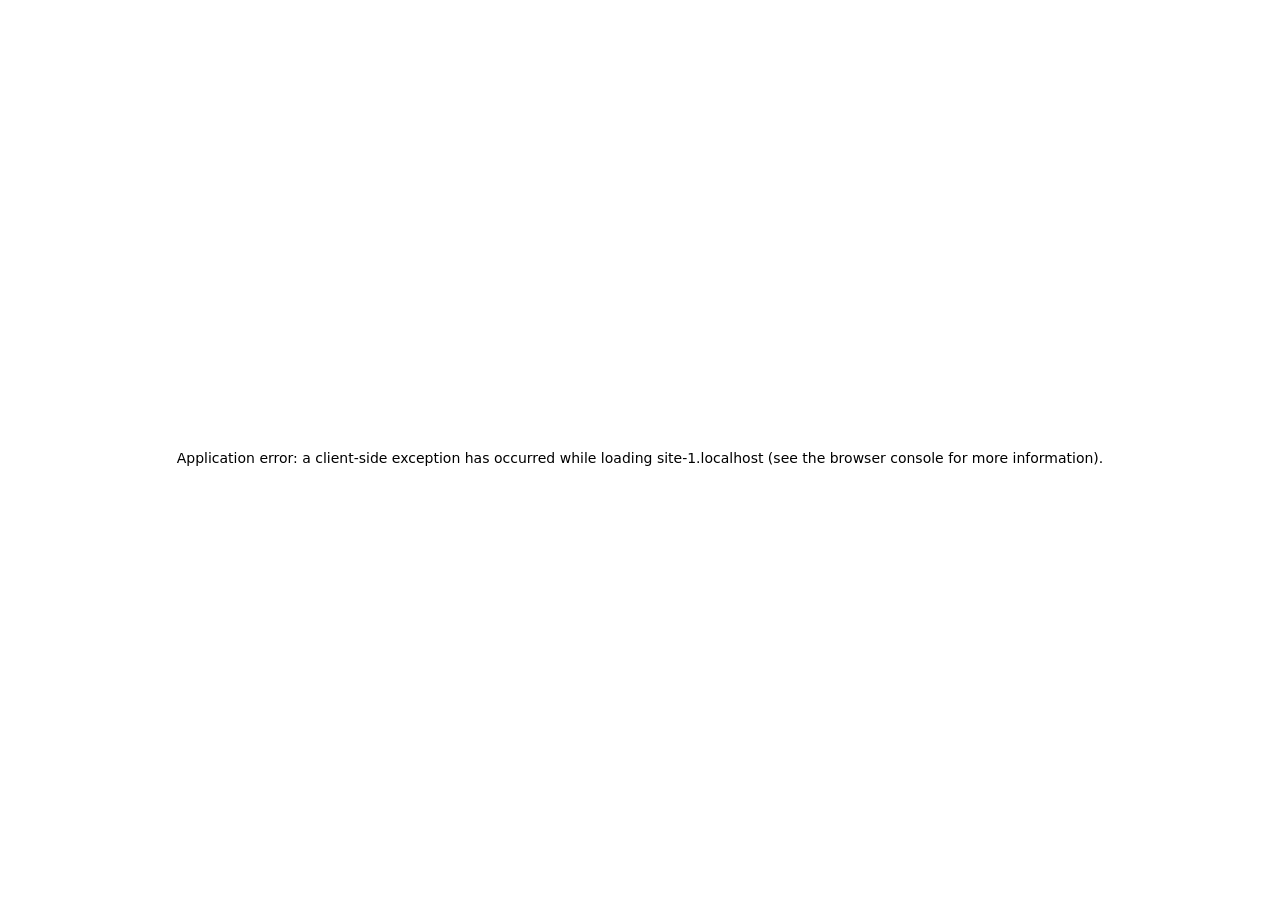
==== commit 920a0628: "Update deployed files" ====
--- a/index.html
+++ b/index.html
@@ -1 +1 @@
-<!DOCTYPE html><!--Yf5xuJBvsJPuWhLIpuaj9--><html lang="en"><head><meta charSet="utf-8"/><meta name="viewport" content="width=device-width, initial-scale=1"/><link rel="preload" href="./_next/static/media/797e433ab948586e-s.p.29207c2f.woff2" as="font" crossorigin="" type="font/woff2"/><link rel="preload" href="./_next/static/media/caa3a2e1cccd8315-s.p.3b6cae6d.woff2" as="font" crossorigin="" type="font/woff2"/><link rel="stylesheet" href="./_next/static/chunks/34d933785a17edf3.css" data-precedence="next"/><link rel="stylesheet" href="./_next/static/chunks/adb34a3a7e619ba5.css" data-precedence="next"/><link rel="preload" as="script" fetchPriority="low" href="./_next/static/chunks/58c60a5fa6b544da.js"/><script src="./_next/static/chunks/771dedee3f5e1621.js" async=""></script><script src="./_next/static/chunks/b14620cfbf6f2481.js" async=""></script><script src="./_next/static/chunks/turbopack-c2abc8c097c49e96.js" async=""></script><script src="./_next/static/chunks/5654e14ff4bbcf5d.js" async=""></script><script src="./_next/static/chunks/9b037825abf0abaf.js" async=""></script><script src="./_next/static/chunks/77d2792b7dba5e63.js" async=""></script><script src="./_next/static/chunks/51667386538e0864.js" async=""></script><meta name="next-size-adjust" content=""/><meta name="theme-color" media="(prefers-color-scheme: light)" content="#fdfbf6"/><meta name="theme-color" media="(prefers-color-scheme: dark)" content="#1a1d1c"/><title>TenseQuest — Master English Tenses</title><meta name="description" content="A gamified trainer for B1 teens to master English verb tenses: theory in Russian, practice in English, progressive difficulty, AI-checked sentences."/><meta name="author" content="TenseQuest"/><meta name="keywords" content="English tenses,B1 English,grammar trainer,Present Simple,Present Continuous,Present Perfect,Past Simple,Past Continuous,Future Simple,be going to,used to"/><meta property="og:title" content="TenseQuest — Master English Tenses"/><meta property="og:description" content="Gamified B1 tenses trainer for teens. Theory + practice + AI feedback."/><meta property="og:type" content="website"/><meta name="twitter:card" content="summary"/><meta name="twitter:title" content="TenseQuest — Master English Tenses"/><meta name="twitter:description" content="Gamified B1 tenses trainer for teens. Theory + practice + AI feedback."/><link rel="icon" href="https://z-cdn.chatglm.cn/z-ai/static/logo.svg"/><script src="./_next/static/chunks/a6dad97d9634a72d.js" noModule=""></script></head><body class="geist_a71539c9-module__T19VSG__variable geist_mono_8d43a2aa-module__8Li5zG__variable antialiased bg-background text-foreground"><div hidden=""><!--$--><!--/$--></div><script>((a,b,c,d,e,f,g,h)=>{let i=document.documentElement,j=["light","dark"];function k(b){var c;(Array.isArray(a)?a:[a]).forEach(a=>{let c="class"===a,d=c&&f?e.map(a=>f[a]||a):e;c?(i.classList.remove(...d),i.classList.add(f&&f[b]?f[b]:b)):i.setAttribute(a,b)}),c=b,h&&j.includes(c)&&(i.style.colorScheme=c)}if(d)k(d);else try{let a=localStorage.getItem(b)||c,d=g&&"system"===a?window.matchMedia("(prefers-color-scheme: dark)").matches?"dark":"light":a;k(d)}catch(a){}})("class","theme","system",null,["light","dark"],null,true,true)</script><div class="flex min-h-screen flex-col bg-background"><header class="sticky top-0 z-50 w-full border-b border-border/60 bg-background/80 backdrop-blur-xl"><div class="mx-auto flex h-16 max-w-7xl items-center gap-3 px-4 sm:gap-4"><button class="flex items-center gap-2 shrink-0 group" aria-label="Go home"><div class="grid h-9 w-9 place-items-center rounded-xl bg-gradient-to-br from-emerald-500 to-amber-500 text-white shadow-lg shadow-emerald-500/20 transition-transform group-hover:scale-105"><span class="text-lg font-black">T</span></div><div class="hidden sm:block leading-none"><div class="text-base font-extrabold tracking-tight">Tense<span class="text-gradient">Quest</span></div><div class="text-[10px] uppercase tracking-widest text-muted-foreground">B1 Grammar Trainer</div></div></button><nav class="hidden md:flex items-center gap-1 ml-2"><button data-slot="button" class="inline-flex items-center justify-center whitespace-nowrap text-sm disabled:pointer-events-none disabled:opacity-50 [&amp;_svg]:pointer-events-none [&amp;_svg:not([class*=&#x27;size-&#x27;])]:size-4 shrink-0 [&amp;_svg]:shrink-0 outline-none focus-visible:border-ring focus-visible:ring-ring/50 focus-visible:ring-[3px] aria-invalid:ring-destructive/20 dark:aria-invalid:ring-destructive/40 aria-invalid:border-destructive hover:bg-primary/90 h-8 rounded-md px-3 has-[&gt;svg]:px-2.5 gap-1.5 font-medium transition-all bg-primary text-primary-foreground shadow-md shadow-primary/20"><svg xmlns="http://www.w3.org/2000/svg" width="24" height="24" viewBox="0 0 24 24" fill="none" stroke="currentColor" stroke-width="2" stroke-linecap="round" stroke-linejoin="round" class="lucide lucide-house h-4 w-4" aria-hidden="true"><path d="M15 21v-8a1 1 0 0 0-1-1h-4a1 1 0 0 0-1 1v8"></path><path d="M3 10a2 2 0 0 1 .709-1.528l7-5.999a2 2 0 0 1 2.582 0l7 5.999A2 2 0 0 1 21 10v9a2 2 0 0 1-2 2H5a2 2 0 0 1-2-2z"></path></svg>Home</button><button data-slot="button" class="inline-flex items-center justify-center whitespace-nowrap text-sm disabled:pointer-events-none disabled:opacity-50 [&amp;_svg]:pointer-events-none [&amp;_svg:not([class*=&#x27;size-&#x27;])]:size-4 shrink-0 [&amp;_svg]:shrink-0 outline-none focus-visible:border-ring focus-visible:ring-ring/50 focus-visible:ring-[3px] aria-invalid:ring-destructive/20 dark:aria-invalid:ring-destructive/40 aria-invalid:border-destructive hover:bg-accent dark:hover:bg-accent/50 h-8 rounded-md px-3 has-[&gt;svg]:px-2.5 gap-1.5 font-medium transition-all text-muted-foreground hover:text-foreground"><svg xmlns="http://www.w3.org/2000/svg" width="24" height="24" viewBox="0 0 24 24" fill="none" stroke="currentColor" stroke-width="2" stroke-linecap="round" stroke-linejoin="round" class="lucide lucide-book-open h-4 w-4" aria-hidden="true"><path d="M12 7v14"></path><path d="M3 18a1 1 0 0 1-1-1V4a1 1 0 0 1 1-1h5a4 4 0 0 1 4 4 4 4 0 0 1 4-4h5a1 1 0 0 1 1 1v13a1 1 0 0 1-1 1h-6a3 3 0 0 0-3 3 3 3 0 0 0-3-3z"></path></svg>Theory</button><button data-slot="button" class="inline-flex items-center justify-center whitespace-nowrap text-sm disabled:pointer-events-none disabled:opacity-50 [&amp;_svg]:pointer-events-none [&amp;_svg:not([class*=&#x27;size-&#x27;])]:size-4 shrink-0 [&amp;_svg]:shrink-0 outline-none focus-visible:border-ring focus-visible:ring-ring/50 focus-visible:ring-[3px] aria-invalid:ring-destructive/20 dark:aria-invalid:ring-destructive/40 aria-invalid:border-destructive hover:bg-accent dark:hover:bg-accent/50 h-8 rounded-md px-3 has-[&gt;svg]:px-2.5 gap-1.5 font-medium transition-all text-muted-foreground hover:text-foreground"><svg xmlns="http://www.w3.org/2000/svg" width="24" height="24" viewBox="0 0 24 24" fill="none" stroke="currentColor" stroke-width="2" stroke-linecap="round" stroke-linejoin="round" class="lucide lucide-gamepad2 lucide-gamepad-2 h-4 w-4" aria-hidden="true"><line x1="6" x2="10" y1="11" y2="11"></line><line x1="8" x2="8" y1="9" y2="13"></line><line x1="15" x2="15.01" y1="12" y2="12"></line><line x1="18" x2="18.01" y1="10" y2="10"></line><path d="M17.32 5H6.68a4 4 0 0 0-3.978 3.59c-.006.052-.01.101-.017.152C2.604 9.416 2 14.456 2 16a3 3 0 0 0 3 3c1 0 1.5-.5 2-1l1.414-1.414A2 2 0 0 1 9.828 16h4.344a2 2 0 0 1 1.414.586L17 18c.5.5 1 1 2 1a3 3 0 0 0 3-3c0-1.545-.604-6.584-.685-7.258-.007-.05-.011-.1-.017-.151A4 4 0 0 0 17.32 5z"></path></svg>Practice</button><button data-slot="button" class="inline-flex items-center justify-center whitespace-nowrap text-sm disabled:pointer-events-none disabled:opacity-50 [&amp;_svg]:pointer-events-none [&amp;_svg:not([class*=&#x27;size-&#x27;])]:size-4 shrink-0 [&amp;_svg]:shrink-0 outline-none focus-visible:border-ring focus-visible:ring-ring/50 focus-visible:ring-[3px] aria-invalid:ring-destructive/20 dark:aria-invalid:ring-destructive/40 aria-invalid:border-destructive hover:bg-accent dark:hover:bg-accent/50 h-8 rounded-md px-3 has-[&gt;svg]:px-2.5 gap-1.5 font-medium transition-all text-muted-foreground hover:text-foreground"><svg xmlns="http://www.w3.org/2000/svg" width="24" height="24" viewBox="0 0 24 24" fill="none" stroke="currentColor" stroke-width="2" stroke-linecap="round" stroke-linejoin="round" class="lucide lucide-dices h-4 w-4" aria-hidden="true"><rect width="12" height="12" x="2" y="10" rx="2" ry="2"></rect><path d="m17.92 14 3.5-3.5a2.24 2.24 0 0 0 0-3l-5-4.92a2.24 2.24 0 0 0-3 0L10 6"></path><path d="M6 18h.01"></path><path d="M10 14h.01"></path><path d="M15 6h.01"></path><path d="M18 9h.01"></path></svg>Dice Game</button><button data-slot="button" class="inline-flex items-center justify-center whitespace-nowrap text-sm disabled:pointer-events-none disabled:opacity-50 [&amp;_svg]:pointer-events-none [&amp;_svg:not([class*=&#x27;size-&#x27;])]:size-4 shrink-0 [&amp;_svg]:shrink-0 outline-none focus-visible:border-ring focus-visible:ring-ring/50 focus-visible:ring-[3px] aria-invalid:ring-destructive/20 dark:aria-invalid:ring-destructive/40 aria-invalid:border-destructive hover:bg-accent dark:hover:bg-accent/50 h-8 rounded-md px-3 has-[&gt;svg]:px-2.5 gap-1.5 font-medium transition-all text-muted-foreground hover:text-foreground"><svg xmlns="http://www.w3.org/2000/svg" width="24" height="24" viewBox="0 0 24 24" fill="none" stroke="currentColor" stroke-width="2" stroke-linecap="round" stroke-linejoin="round" class="lucide lucide-trophy h-4 w-4" aria-hidden="true"><path d="M10 14.66v1.626a2 2 0 0 1-.976 1.696A5 5 0 0 0 7 21.978"></path><path d="M14 14.66v1.626a2 2 0 0 0 .976 1.696A5 5 0 0 1 17 21.978"></path><path d="M18 9h1.5a1 1 0 0 0 0-5H18"></path><path d="M4 22h16"></path><path d="M6 9a6 6 0 0 0 12 0V3a1 1 0 0 0-1-1H7a1 1 0 0 0-1 1z"></path><path d="M6 9H4.5a1 1 0 0 1 0-5H6"></path></svg>Progress</button></nav><div class="flex-1"></div><div class="hidden sm:flex flex-col items-end gap-0.5 min-w-[120px]"><div class="flex items-center gap-1.5 text-xs font-semibold"><span class="grid h-5 w-5 place-items-center rounded-md bg-gradient-to-br from-emerald-500 to-teal-600 text-[10px] text-white font-bold">1</span><span class="text-muted-foreground">Lvl <!-- -->1</span><span class="text-muted-foreground/60">·</span><span class="text-foreground">0<!-- --> XP</span></div><div aria-valuemax="100" aria-valuemin="0" role="progressbar" data-state="indeterminate" data-max="100" data-slot="progress" class="bg-primary/20 relative overflow-hidden rounded-full h-1.5 w-full"><div data-state="indeterminate" data-max="100" data-slot="progress-indicator" class="bg-primary h-full w-full flex-1 transition-all" style="transform:translateX(-100%)"></div></div></div><button data-slot="button" class="inline-flex items-center justify-center gap-2 whitespace-nowrap rounded-md text-sm font-medium transition-all disabled:pointer-events-none disabled:opacity-50 [&amp;_svg]:pointer-events-none [&amp;_svg:not([class*=&#x27;size-&#x27;])]:size-4 [&amp;_svg]:shrink-0 outline-none focus-visible:border-ring focus-visible:ring-ring/50 focus-visible:ring-[3px] aria-invalid:ring-destructive/20 dark:aria-invalid:ring-destructive/40 aria-invalid:border-destructive hover:bg-accent hover:text-accent-foreground dark:hover:bg-accent/50 size-9 shrink-0" aria-label="Mute sounds"><svg xmlns="http://www.w3.org/2000/svg" width="24" height="24" viewBox="0 0 24 24" fill="none" stroke="currentColor" stroke-width="2" stroke-linecap="round" stroke-linejoin="round" class="lucide lucide-volume2 lucide-volume-2 h-4 w-4" aria-hidden="true"><path d="M11 4.702a.705.705 0 0 0-1.203-.498L6.413 7.587A1.4 1.4 0 0 1 5.416 8H3a1 1 0 0 0-1 1v6a1 1 0 0 0 1 1h2.416a1.4 1.4 0 0 1 .997.413l3.383 3.384A.705.705 0 0 0 11 19.298z"></path><path d="M16 9a5 5 0 0 1 0 6"></path><path d="M19.364 18.364a9 9 0 0 0 0-12.728"></path></svg></button><button data-slot="button" class="inline-flex items-center justify-center gap-2 whitespace-nowrap rounded-md text-sm font-medium transition-all disabled:pointer-events-none disabled:opacity-50 [&amp;_svg]:pointer-events-none [&amp;_svg:not([class*=&#x27;size-&#x27;])]:size-4 [&amp;_svg]:shrink-0 outline-none focus-visible:border-ring focus-visible:ring-ring/50 focus-visible:ring-[3px] aria-invalid:ring-destructive/20 dark:aria-invalid:ring-destructive/40 aria-invalid:border-destructive hover:bg-accent hover:text-accent-foreground dark:hover:bg-accent/50 size-9 shrink-0" aria-label="Settings"><svg xmlns="http://www.w3.org/2000/svg" width="24" height="24" viewBox="0 0 24 24" fill="none" stroke="currentColor" stroke-width="2" stroke-linecap="round" stroke-linejoin="round" class="lucide lucide-settings2 lucide-settings-2 h-4 w-4" aria-hidden="true"><path d="M14 17H5"></path><path d="M19 7h-9"></path><circle cx="17" cy="17" r="3"></circle><circle cx="7" cy="7" r="3"></circle></svg></button><button data-slot="dropdown-menu-trigger" class="inline-flex items-center justify-center gap-2 whitespace-nowrap rounded-md text-sm font-medium transition-all disabled:pointer-events-none disabled:opacity-50 [&amp;_svg]:pointer-events-none [&amp;_svg:not([class*=&#x27;size-&#x27;])]:size-4 [&amp;_svg]:shrink-0 outline-none focus-visible:border-ring focus-visible:ring-ring/50 focus-visible:ring-[3px] aria-invalid:ring-destructive/20 dark:aria-invalid:ring-destructive/40 aria-invalid:border-destructive hover:bg-accent hover:text-accent-foreground dark:hover:bg-accent/50 size-9 shrink-0" aria-label="Toggle theme" type="button" id="radix-_R_4klfdb_" aria-haspopup="menu" aria-expanded="false" data-state="closed"><svg xmlns="http://www.w3.org/2000/svg" width="24" height="24" viewBox="0 0 24 24" fill="none" stroke="currentColor" stroke-width="2" stroke-linecap="round" stroke-linejoin="round" class="lucide lucide-monitor h-4 w-4" aria-hidden="true"><rect width="20" height="14" x="2" y="3" rx="2"></rect><line x1="8" x2="16" y1="21" y2="21"></line><line x1="12" x2="12" y1="17" y2="21"></line></svg></button></div><nav class="md:hidden flex items-center gap-1 overflow-x-auto px-3 pb-2 scrollbar-thin"><button data-slot="button" class="inline-flex items-center justify-center whitespace-nowrap text-sm transition-all disabled:pointer-events-none disabled:opacity-50 [&amp;_svg]:pointer-events-none [&amp;_svg:not([class*=&#x27;size-&#x27;])]:size-4 [&amp;_svg]:shrink-0 outline-none focus-visible:border-ring focus-visible:ring-ring/50 focus-visible:ring-[3px] aria-invalid:ring-destructive/20 dark:aria-invalid:ring-destructive/40 aria-invalid:border-destructive shadow-xs hover:bg-primary/90 h-8 rounded-md px-3 has-[&gt;svg]:px-2.5 gap-1.5 shrink-0 font-medium bg-primary text-primary-foreground"><svg xmlns="http://www.w3.org/2000/svg" width="24" height="24" viewBox="0 0 24 24" fill="none" stroke="currentColor" stroke-width="2" stroke-linecap="round" stroke-linejoin="round" class="lucide lucide-house h-4 w-4" aria-hidden="true"><path d="M15 21v-8a1 1 0 0 0-1-1h-4a1 1 0 0 0-1 1v8"></path><path d="M3 10a2 2 0 0 1 .709-1.528l7-5.999a2 2 0 0 1 2.582 0l7 5.999A2 2 0 0 1 21 10v9a2 2 0 0 1-2 2H5a2 2 0 0 1-2-2z"></path></svg>Home</button><button data-slot="button" class="inline-flex items-center justify-center whitespace-nowrap text-sm transition-all disabled:pointer-events-none disabled:opacity-50 [&amp;_svg]:pointer-events-none [&amp;_svg:not([class*=&#x27;size-&#x27;])]:size-4 [&amp;_svg]:shrink-0 outline-none focus-visible:border-ring focus-visible:ring-ring/50 focus-visible:ring-[3px] aria-invalid:ring-destructive/20 dark:aria-invalid:ring-destructive/40 aria-invalid:border-destructive hover:bg-accent hover:text-accent-foreground dark:hover:bg-accent/50 h-8 rounded-md px-3 has-[&gt;svg]:px-2.5 gap-1.5 shrink-0 font-medium text-muted-foreground"><svg xmlns="http://www.w3.org/2000/svg" width="24" height="24" viewBox="0 0 24 24" fill="none" stroke="currentColor" stroke-width="2" stroke-linecap="round" stroke-linejoin="round" class="lucide lucide-book-open h-4 w-4" aria-hidden="true"><path d="M12 7v14"></path><path d="M3 18a1 1 0 0 1-1-1V4a1 1 0 0 1 1-1h5a4 4 0 0 1 4 4 4 4 0 0 1 4-4h5a1 1 0 0 1 1 1v13a1 1 0 0 1-1 1h-6a3 3 0 0 0-3 3 3 3 0 0 0-3-3z"></path></svg>Theory</button><button data-slot="button" class="inline-flex items-center justify-center whitespace-nowrap text-sm transition-all disabled:pointer-events-none disabled:opacity-50 [&amp;_svg]:pointer-events-none [&amp;_svg:not([class*=&#x27;size-&#x27;])]:size-4 [&amp;_svg]:shrink-0 outline-none focus-visible:border-ring focus-visible:ring-ring/50 focus-visible:ring-[3px] aria-invalid:ring-destructive/20 dark:aria-invalid:ring-destructive/40 aria-invalid:border-destructive hover:bg-accent hover:text-accent-foreground dark:hover:bg-accent/50 h-8 rounded-md px-3 has-[&gt;svg]:px-2.5 gap-1.5 shrink-0 font-medium text-muted-foreground"><svg xmlns="http://www.w3.org/2000/svg" width="24" height="24" viewBox="0 0 24 24" fill="none" stroke="currentColor" stroke-width="2" stroke-linecap="round" stroke-linejoin="round" class="lucide lucide-gamepad2 lucide-gamepad-2 h-4 w-4" aria-hidden="true"><line x1="6" x2="10" y1="11" y2="11"></line><line x1="8" x2="8" y1="9" y2="13"></line><line x1="15" x2="15.01" y1="12" y2="12"></line><line x1="18" x2="18.01" y1="10" y2="10"></line><path d="M17.32 5H6.68a4 4 0 0 0-3.978 3.59c-.006.052-.01.101-.017.152C2.604 9.416 2 14.456 2 16a3 3 0 0 0 3 3c1 0 1.5-.5 2-1l1.414-1.414A2 2 0 0 1 9.828 16h4.344a2 2 0 0 1 1.414.586L17 18c.5.5 1 1 2 1a3 3 0 0 0 3-3c0-1.545-.604-6.584-.685-7.258-.007-.05-.011-.1-.017-.151A4 4 0 0 0 17.32 5z"></path></svg>Practice</button><button data-slot="button" class="inline-flex items-center justify-center whitespace-nowrap text-sm transition-all disabled:pointer-events-none disabled:opacity-50 [&amp;_svg]:pointer-events-none [&amp;_svg:not([class*=&#x27;size-&#x27;])]:size-4 [&amp;_svg]:shrink-0 outline-none focus-visible:border-ring focus-visible:ring-ring/50 focus-visible:ring-[3px] aria-invalid:ring-destructive/20 dark:aria-invalid:ring-destructive/40 aria-invalid:border-destructive hover:bg-accent hover:text-accent-foreground dark:hover:bg-accent/50 h-8 rounded-md px-3 has-[&gt;svg]:px-2.5 gap-1.5 shrink-0 font-medium text-muted-foreground"><svg xmlns="http://www.w3.org/2000/svg" width="24" height="24" viewBox="0 0 24 24" fill="none" stroke="currentColor" stroke-width="2" stroke-linecap="round" stroke-linejoin="round" class="lucide lucide-dices h-4 w-4" aria-hidden="true"><rect width="12" height="12" x="2" y="10" rx="2" ry="2"></rect><path d="m17.92 14 3.5-3.5a2.24 2.24 0 0 0 0-3l-5-4.92a2.24 2.24 0 0 0-3 0L10 6"></path><path d="M6 18h.01"></path><path d="M10 14h.01"></path><path d="M15 6h.01"></path><path d="M18 9h.01"></path></svg>Dice Game</button><button data-slot="button" class="inline-flex items-center justify-center whitespace-nowrap text-sm transition-all disabled:pointer-events-none disabled:opacity-50 [&amp;_svg]:pointer-events-none [&amp;_svg:not([class*=&#x27;size-&#x27;])]:size-4 [&amp;_svg]:shrink-0 outline-none focus-visible:border-ring focus-visible:ring-ring/50 focus-visible:ring-[3px] aria-invalid:ring-destructive/20 dark:aria-invalid:ring-destructive/40 aria-invalid:border-destructive hover:bg-accent hover:text-accent-foreground dark:hover:bg-accent/50 h-8 rounded-md px-3 has-[&gt;svg]:px-2.5 gap-1.5 shrink-0 font-medium text-muted-foreground"><svg xmlns="http://www.w3.org/2000/svg" width="24" height="24" viewBox="0 0 24 24" fill="none" stroke="currentColor" stroke-width="2" stroke-linecap="round" stroke-linejoin="round" class="lucide lucide-trophy h-4 w-4" aria-hidden="true"><path d="M10 14.66v1.626a2 2 0 0 1-.976 1.696A5 5 0 0 0 7 21.978"></path><path d="M14 14.66v1.626a2 2 0 0 0 .976 1.696A5 5 0 0 1 17 21.978"></path><path d="M18 9h1.5a1 1 0 0 0 0-5H18"></path><path d="M4 22h16"></path><path d="M6 9a6 6 0 0 0 12 0V3a1 1 0 0 0-1-1H7a1 1 0 0 0-1 1z"></path><path d="M6 9H4.5a1 1 0 0 1 0-5H6"></path></svg>Progress</button></nav></header><main class="flex-1"><div style="opacity:0;transform:translateY(8px)"><div class="mx-auto max-w-7xl px-4 py-6 sm:py-10"><section class="relative overflow-hidden rounded-3xl border border-border/60 bg-gradient-to-br from-emerald-50 via-amber-50 to-rose-50 p-6 sm:p-10 dark:from-emerald-950/40 dark:via-amber-950/30 dark:to-rose-950/30"><div class="absolute -right-12 -top-12 h-48 w-48 rounded-full bg-emerald-400/20 blur-3xl animate-float"></div><div class="absolute -bottom-16 -left-12 h-56 w-56 rounded-full bg-amber-400/20 blur-3xl animate-float" style="animation-delay:1.5s"></div><div class="relative"><div style="opacity:0;transform:translateY(12px)"><span data-slot="badge" class="inline-flex items-center justify-center rounded-md border px-2 py-0.5 text-xs font-medium w-fit whitespace-nowrap shrink-0 [&amp;&gt;svg]:size-3 gap-1 [&amp;&gt;svg]:pointer-events-none focus-visible:border-ring focus-visible:ring-ring/50 focus-visible:ring-[3px] aria-invalid:ring-destructive/20 dark:aria-invalid:ring-destructive/40 aria-invalid:border-destructive transition-[color,box-shadow] overflow-hidden [a&amp;]:hover:bg-primary/90 mb-3 bg-white/70 text-emerald-700 border-emerald-200 dark:bg-emerald-950/50 dark:text-emerald-300 dark:border-emerald-800"><svg xmlns="http://www.w3.org/2000/svg" width="24" height="24" viewBox="0 0 24 24" fill="none" stroke="currentColor" stroke-width="2" stroke-linecap="round" stroke-linejoin="round" class="lucide lucide-sparkles h-3 w-3 mr-1" aria-hidden="true"><path d="M9.937 15.5A2 2 0 0 0 8.5 14.063l-6.135-1.582a.5.5 0 0 1 0-.962L8.5 9.936A2 2 0 0 0 9.937 8.5l1.582-6.135a.5.5 0 0 1 .963 0L14.063 8.5A2 2 0 0 0 15.5 9.937l6.135 1.581a.5.5 0 0 1 0 .964L15.5 14.063a2 2 0 0 0-1.437 1.437l-1.582 6.135a.5.5 0 0 1-.963 0z"></path><path d="M20 3v4"></path><path d="M22 5h-4"></path><path d="M4 17v2"></path><path d="M5 18H3"></path></svg> For B1 Teens</span><h1 class="text-3xl sm:text-5xl font-black tracking-tight leading-[1.1]">Master English Tenses<br/><span class="text-gradient">like a game.</span></h1><p class="mt-4 max-w-xl text-base sm:text-lg text-muted-foreground">Bite-sized theory in Russian, addictive practice in English, and AI-checked sentences. Level up from <span class="font-semibold text-foreground">🌱 Warm-up</span> to<!-- --> <span class="font-semibold text-foreground">👑 Boss Level</span>.</p><div class="mt-6 flex flex-wrap gap-3"><button data-slot="button" class="inline-flex items-center justify-center whitespace-nowrap text-sm font-medium transition-all disabled:pointer-events-none disabled:opacity-50 [&amp;_svg]:pointer-events-none [&amp;_svg:not([class*=&#x27;size-&#x27;])]:size-4 shrink-0 [&amp;_svg]:shrink-0 outline-none focus-visible:border-ring focus-visible:ring-ring/50 focus-visible:ring-[3px] aria-invalid:ring-destructive/20 dark:aria-invalid:ring-destructive/40 aria-invalid:border-destructive hover:bg-primary/90 h-10 rounded-md px-6 has-[&gt;svg]:px-4 gap-2 bg-gradient-to-r from-emerald-500 to-teal-600 hover:from-emerald-600 hover:to-teal-700 text-white shadow-lg shadow-emerald-500/25"><svg xmlns="http://www.w3.org/2000/svg" width="24" height="24" viewBox="0 0 24 24" fill="none" stroke="currentColor" stroke-width="2" stroke-linecap="round" stroke-linejoin="round" class="lucide lucide-book-open h-5 w-5" aria-hidden="true"><path d="M12 7v14"></path><path d="M3 18a1 1 0 0 1-1-1V4a1 1 0 0 1 1-1h5a4 4 0 0 1 4 4 4 4 0 0 1 4-4h5a1 1 0 0 1 1 1v13a1 1 0 0 1-1 1h-6a3 3 0 0 0-3 3 3 3 0 0 0-3-3z"></path></svg> Start Learning</button><button data-slot="button" class="inline-flex items-center justify-center whitespace-nowrap text-sm font-medium transition-all disabled:pointer-events-none disabled:opacity-50 [&amp;_svg]:pointer-events-none [&amp;_svg:not([class*=&#x27;size-&#x27;])]:size-4 shrink-0 [&amp;_svg]:shrink-0 outline-none focus-visible:border-ring focus-visible:ring-ring/50 focus-visible:ring-[3px] aria-invalid:ring-destructive/20 dark:aria-invalid:ring-destructive/40 aria-invalid:border-destructive border shadow-xs hover:bg-accent hover:text-accent-foreground dark:bg-input/30 dark:border-input dark:hover:bg-input/50 h-10 rounded-md px-6 has-[&gt;svg]:px-4 gap-2 bg-background/60 backdrop-blur"><svg xmlns="http://www.w3.org/2000/svg" width="24" height="24" viewBox="0 0 24 24" fill="none" stroke="currentColor" stroke-width="2" stroke-linecap="round" stroke-linejoin="round" class="lucide lucide-gamepad2 lucide-gamepad-2 h-5 w-5" aria-hidden="true"><line x1="6" x2="10" y1="11" y2="11"></line><line x1="8" x2="8" y1="9" y2="13"></line><line x1="15" x2="15.01" y1="12" y2="12"></line><line x1="18" x2="18.01" y1="10" y2="10"></line><path d="M17.32 5H6.68a4 4 0 0 0-3.978 3.59c-.006.052-.01.101-.017.152C2.604 9.416 2 14.456 2 16a3 3 0 0 0 3 3c1 0 1.5-.5 2-1l1.414-1.414A2 2 0 0 1 9.828 16h4.344a2 2 0 0 1 1.414.586L17 18c.5.5 1 1 2 1a3 3 0 0 0 3-3c0-1.545-.604-6.584-.685-7.258-.007-.05-.011-.1-.017-.151A4 4 0 0 0 17.32 5z"></path></svg> Practice Now</button><button data-slot="button" class="inline-flex items-center justify-center whitespace-nowrap text-sm font-medium transition-all disabled:pointer-events-none disabled:opacity-50 [&amp;_svg]:pointer-events-none [&amp;_svg:not([class*=&#x27;size-&#x27;])]:size-4 shrink-0 [&amp;_svg]:shrink-0 outline-none focus-visible:border-ring focus-visible:ring-ring/50 focus-visible:ring-[3px] aria-invalid:ring-destructive/20 dark:aria-invalid:ring-destructive/40 aria-invalid:border-destructive hover:bg-accent hover:text-accent-foreground dark:hover:bg-accent/50 h-10 rounded-md px-6 has-[&gt;svg]:px-4 gap-2"><svg xmlns="http://www.w3.org/2000/svg" width="24" height="24" viewBox="0 0 24 24" fill="none" stroke="currentColor" stroke-width="2" stroke-linecap="round" stroke-linejoin="round" class="lucide lucide-dices h-5 w-5" aria-hidden="true"><rect width="12" height="12" x="2" y="10" rx="2" ry="2"></rect><path d="m17.92 14 3.5-3.5a2.24 2.24 0 0 0 0-3l-5-4.92a2.24 2.24 0 0 0-3 0L10 6"></path><path d="M6 18h.01"></path><path d="M10 14h.01"></path><path d="M15 6h.01"></path><path d="M18 9h.01"></path></svg> Dice Game</button></div></div></div></section><section class="mt-5 grid grid-cols-1 sm:grid-cols-2 gap-3"><button class="group text-left" tabindex="0" style="opacity:0;transform:translateY(8px)"><div data-slot="card" class="bg-card text-card-foreground flex flex-col gap-6 rounded-xl border shadow-sm relative overflow-hidden p-5 h-full border-violet-200 dark:border-violet-800/60 transition-shadow hover:shadow-xl hover:shadow-violet-500/15"><div class="absolute inset-x-0 top-0 h-1.5 bg-gradient-to-r from-violet-500 to-fuchsia-500"></div><div class="flex items-center gap-3"><div class="grid h-12 w-12 shrink-0 place-items-center rounded-xl bg-gradient-to-br from-violet-500 to-fuchsia-500 text-2xl shadow-md animate-float">📅</div><div class="flex-1 min-w-0"><div class="flex items-center gap-2 flex-wrap"><span class="font-bold text-base">Daily Challenge</span><span data-slot="badge" class="inline-flex items-center justify-center rounded-md border px-2 py-0.5 text-xs font-medium w-fit whitespace-nowrap shrink-0 [&amp;&gt;svg]:size-3 gap-1 [&amp;&gt;svg]:pointer-events-none focus-visible:border-ring focus-visible:ring-ring/50 focus-visible:ring-[3px] aria-invalid:ring-destructive/20 dark:aria-invalid:ring-destructive/40 aria-invalid:border-destructive transition-[color,box-shadow] overflow-hidden [a&amp;]:hover:bg-primary/90 bg-violet-100 text-violet-700 border-violet-200 dark:bg-violet-950/60 dark:text-violet-300">+50 XP</span></div><p class="text-xs text-muted-foreground mt-1">8 mixed questions — same for everyone today.</p></div><svg xmlns="http://www.w3.org/2000/svg" width="24" height="24" viewBox="0 0 24 24" fill="none" stroke="currentColor" stroke-width="2" stroke-linecap="round" stroke-linejoin="round" class="lucide lucide-arrow-right h-5 w-5 text-violet-400 opacity-0 group-hover:opacity-100 group-hover:translate-x-1 transition-all" aria-hidden="true"><path d="M5 12h14"></path><path d="m12 5 7 7-7 7"></path></svg></div></div></button><button class="group text-left" tabindex="0" style="opacity:0;transform:translateY(8px)"><div data-slot="card" class="bg-card text-card-foreground flex flex-col gap-6 rounded-xl border shadow-sm relative overflow-hidden p-5 h-full border-amber-200 dark:border-amber-800/60 transition-shadow hover:shadow-xl hover:shadow-amber-500/15"><div class="absolute inset-x-0 top-0 h-1.5 bg-gradient-to-r from-emerald-500 to-amber-500"></div><div class="flex items-center gap-3"><div class="grid h-12 w-12 shrink-0 place-items-center rounded-xl bg-gradient-to-br from-emerald-500 to-amber-500 text-2xl shadow-md">⚡</div><div class="flex-1 min-w-0"><div class="flex items-center gap-2 flex-wrap"><span class="font-bold text-base">Quick Practice</span></div><p class="text-xs text-muted-foreground mt-1">10 mixed questions across all 9 tenses.<!-- --> New shuffle every time!</p></div><svg xmlns="http://www.w3.org/2000/svg" width="24" height="24" viewBox="0 0 24 24" fill="none" stroke="currentColor" stroke-width="2" stroke-linecap="round" stroke-linejoin="round" class="lucide lucide-arrow-right h-5 w-5 text-amber-400 opacity-0 group-hover:opacity-100 group-hover:translate-x-1 transition-all" aria-hidden="true"><path d="M5 12h14"></path><path d="m12 5 7 7-7 7"></path></svg></div></div></button></section><section class="mt-6 grid grid-cols-2 sm:grid-cols-4 gap-3"><div data-slot="card" class="flex flex-col gap-6 rounded-xl border shadow-sm p-4 bg-gradient-to-br from-emerald-500/10 to-emerald-500/5 text-emerald-600 dark:text-emerald-400"><div class="flex items-center justify-between"><span class="text-xs font-medium text-muted-foreground">Level</span><svg xmlns="http://www.w3.org/2000/svg" width="24" height="24" viewBox="0 0 24 24" fill="none" stroke="currentColor" stroke-width="2" stroke-linecap="round" stroke-linejoin="round" class="lucide lucide-zap h-4 w-4" aria-hidden="true"><path d="M4 14a1 1 0 0 1-.78-1.63l9.9-10.2a.5.5 0 0 1 .86.46l-1.92 6.02A1 1 0 0 0 13 10h7a1 1 0 0 1 .78 1.63l-9.9 10.2a.5.5 0 0 1-.86-.46l1.92-6.02A1 1 0 0 0 11 14z"></path></svg></div><div class="mt-1.5 text-2xl font-black text-foreground">1</div><div class="text-xs text-muted-foreground">0 XP</div></div><div data-slot="card" class="flex flex-col gap-6 rounded-xl border shadow-sm p-4 bg-gradient-to-br from-amber-500/10 to-amber-500/5 text-amber-600 dark:text-amber-400"><div class="flex items-center justify-between"><span class="text-xs font-medium text-muted-foreground">Accuracy</span><svg xmlns="http://www.w3.org/2000/svg" width="24" height="24" viewBox="0 0 24 24" fill="none" stroke="currentColor" stroke-width="2" stroke-linecap="round" stroke-linejoin="round" class="lucide lucide-target h-4 w-4" aria-hidden="true"><circle cx="12" cy="12" r="10"></circle><circle cx="12" cy="12" r="6"></circle><circle cx="12" cy="12" r="2"></circle></svg></div><div class="mt-1.5 text-2xl font-black text-foreground">0%</div><div class="text-xs text-muted-foreground">0/0</div></div><div data-slot="card" class="flex flex-col gap-6 rounded-xl border shadow-sm p-4 bg-gradient-to-br from-rose-500/10 to-rose-500/5 text-rose-600 dark:text-rose-400"><div class="flex items-center justify-between"><span class="text-xs font-medium text-muted-foreground">Badges</span><svg xmlns="http://www.w3.org/2000/svg" width="24" height="24" viewBox="0 0 24 24" fill="none" stroke="currentColor" stroke-width="2" stroke-linecap="round" stroke-linejoin="round" class="lucide lucide-trophy h-4 w-4" aria-hidden="true"><path d="M10 14.66v1.626a2 2 0 0 1-.976 1.696A5 5 0 0 0 7 21.978"></path><path d="M14 14.66v1.626a2 2 0 0 0 .976 1.696A5 5 0 0 1 17 21.978"></path><path d="M18 9h1.5a1 1 0 0 0 0-5H18"></path><path d="M4 22h16"></path><path d="M6 9a6 6 0 0 0 12 0V3a1 1 0 0 0-1-1H7a1 1 0 0 0-1 1z"></path><path d="M6 9H4.5a1 1 0 0 1 0-5H6"></path></svg></div><div class="mt-1.5 text-2xl font-black text-foreground">0</div><div class="text-xs text-muted-foreground">of 28</div></div><div data-slot="card" class="flex flex-col gap-6 rounded-xl border shadow-sm p-4 bg-gradient-to-br from-violet-500/10 to-violet-500/5 text-violet-600 dark:text-violet-400"><div class="flex items-center justify-between"><span class="text-xs font-medium text-muted-foreground">Best Streak</span><span class="text-base leading-none">🔥</span></div><div class="mt-1.5 text-2xl font-black text-foreground">0</div><div class="text-xs text-muted-foreground">in a row</div></div></section><div data-slot="card" class="bg-card text-card-foreground flex flex-col gap-6 rounded-xl border shadow-sm mt-3 p-4"><div class="flex items-center justify-between text-sm mb-2"><span class="font-semibold">Level <!-- -->1<!-- --> progress</span><span class="text-muted-foreground">0<!-- --> / <!-- -->100<!-- --> XP to Level <!-- -->2</span></div><div aria-valuemax="100" aria-valuemin="0" role="progressbar" data-state="indeterminate" data-max="100" data-slot="progress" class="bg-primary/20 relative w-full overflow-hidden rounded-full h-2.5"><div data-state="indeterminate" data-max="100" data-slot="progress-indicator" class="bg-primary h-full w-full flex-1 transition-all" style="transform:translateX(-100%)"></div></div></div><section class="mt-8"><div class="flex items-center justify-between mb-4"><div><h2 class="text-xl sm:text-2xl font-bold tracking-tight">Choose your tense</h2><p class="text-sm text-muted-foreground">9 tenses across Past, Present and Future. Theory → practice → boss level.</p></div><button data-slot="button" class="items-center justify-center whitespace-nowrap text-sm font-medium transition-all disabled:pointer-events-none disabled:opacity-50 [&amp;_svg]:pointer-events-none [&amp;_svg:not([class*=&#x27;size-&#x27;])]:size-4 shrink-0 [&amp;_svg]:shrink-0 outline-none focus-visible:border-ring focus-visible:ring-ring/50 focus-visible:ring-[3px] aria-invalid:ring-destructive/20 dark:aria-invalid:ring-destructive/40 aria-invalid:border-destructive hover:bg-accent hover:text-accent-foreground dark:hover:bg-accent/50 h-8 rounded-md px-3 has-[&gt;svg]:px-2.5 hidden sm:flex gap-1">All theory <svg xmlns="http://www.w3.org/2000/svg" width="24" height="24" viewBox="0 0 24 24" fill="none" stroke="currentColor" stroke-width="2" stroke-linecap="round" stroke-linejoin="round" class="lucide lucide-arrow-right h-4 w-4" aria-hidden="true"><path d="M5 12h14"></path><path d="m12 5 7 7-7 7"></path></svg></button></div><div class="space-y-6"><div><div class="mb-3 flex items-center gap-2"><span class="text-lg">🌍</span><h3 class="font-semibold text-sm uppercase tracking-wide text-muted-foreground">Present Tenses</h3></div><div class="grid grid-cols-1 sm:grid-cols-2 lg:grid-cols-3 gap-3"><button class="group relative text-left" tabindex="0"><div data-slot="card" class="bg-card text-card-foreground flex flex-col gap-6 rounded-xl border shadow-sm relative overflow-hidden p-4 h-full transition-shadow hover:shadow-xl hover:shadow-primary/10"><div class="absolute inset-x-0 top-0 h-1 bg-gradient-to-r from-emerald-400 to-teal-500"></div><div class="flex items-start justify-between"><div class="grid h-12 w-12 place-items-center rounded-xl bg-gradient-to-br text-2xl shadow-md from-emerald-400 to-teal-500">🔁</div></div><div class="mt-3"><div class="font-bold text-base">Present Simple</div><div class="text-xs text-muted-foreground mt-0.5">Habits, facts &amp; routines</div></div><div class="mt-3 flex items-center gap-1 text-xs font-semibold text-primary opacity-0 group-hover:opacity-100 transition-opacity">Start <svg xmlns="http://www.w3.org/2000/svg" width="24" height="24" viewBox="0 0 24 24" fill="none" stroke="currentColor" stroke-width="2" stroke-linecap="round" stroke-linejoin="round" class="lucide lucide-arrow-right h-3 w-3" aria-hidden="true"><path d="M5 12h14"></path><path d="m12 5 7 7-7 7"></path></svg></div></div></button><button class="group relative text-left" tabindex="0"><div data-slot="card" class="bg-card text-card-foreground flex flex-col gap-6 rounded-xl border shadow-sm relative overflow-hidden p-4 h-full transition-shadow hover:shadow-xl hover:shadow-primary/10"><div class="absolute inset-x-0 top-0 h-1 bg-gradient-to-r from-amber-400 to-orange-500"></div><div class="flex items-start justify-between"><div class="grid h-12 w-12 place-items-center rounded-xl bg-gradient-to-br text-2xl shadow-md from-amber-400 to-orange-500">⚡</div></div><div class="mt-3"><div class="font-bold text-base">Present Continuous</div><div class="text-xs text-muted-foreground mt-0.5">Happening right now</div></div><div class="mt-3 flex items-center gap-1 text-xs font-semibold text-primary opacity-0 group-hover:opacity-100 transition-opacity">Start <svg xmlns="http://www.w3.org/2000/svg" width="24" height="24" viewBox="0 0 24 24" fill="none" stroke="currentColor" stroke-width="2" stroke-linecap="round" stroke-linejoin="round" class="lucide lucide-arrow-right h-3 w-3" aria-hidden="true"><path d="M5 12h14"></path><path d="m12 5 7 7-7 7"></path></svg></div></div></button><button class="group relative text-left" tabindex="0"><div data-slot="card" class="bg-card text-card-foreground flex flex-col gap-6 rounded-xl border shadow-sm relative overflow-hidden p-4 h-full transition-shadow hover:shadow-xl hover:shadow-primary/10"><div class="absolute inset-x-0 top-0 h-1 bg-gradient-to-r from-rose-400 to-pink-500"></div><div class="flex items-start justify-between"><div class="grid h-12 w-12 place-items-center rounded-xl bg-gradient-to-br text-2xl shadow-md from-rose-400 to-pink-500">🔗</div></div><div class="mt-3"><div class="font-bold text-base">Present Perfect</div><div class="text-xs text-muted-foreground mt-0.5">Past meets present</div></div><div class="mt-3 flex items-center gap-1 text-xs font-semibold text-primary opacity-0 group-hover:opacity-100 transition-opacity">Start <svg xmlns="http://www.w3.org/2000/svg" width="24" height="24" viewBox="0 0 24 24" fill="none" stroke="currentColor" stroke-width="2" stroke-linecap="round" stroke-linejoin="round" class="lucide lucide-arrow-right h-3 w-3" aria-hidden="true"><path d="M5 12h14"></path><path d="m12 5 7 7-7 7"></path></svg></div></div></button></div></div><div><div class="mb-3 flex items-center gap-2"><span class="text-lg">⏪</span><h3 class="font-semibold text-sm uppercase tracking-wide text-muted-foreground">Past Tenses</h3></div><div class="grid grid-cols-1 sm:grid-cols-2 lg:grid-cols-3 gap-3"><button class="group relative text-left" tabindex="0"><div data-slot="card" class="bg-card text-card-foreground flex flex-col gap-6 rounded-xl border shadow-sm relative overflow-hidden p-4 h-full transition-shadow hover:shadow-xl hover:shadow-primary/10"><div class="absolute inset-x-0 top-0 h-1 bg-gradient-to-r from-violet-400 to-purple-500"></div><div class="flex items-start justify-between"><div class="grid h-12 w-12 place-items-center rounded-xl bg-gradient-to-br text-2xl shadow-md from-violet-400 to-purple-500">📜</div></div><div class="mt-3"><div class="font-bold text-base">Past Simple</div><div class="text-xs text-muted-foreground mt-0.5">Finished past actions</div></div><div class="mt-3 flex items-center gap-1 text-xs font-semibold text-primary opacity-0 group-hover:opacity-100 transition-opacity">Start <svg xmlns="http://www.w3.org/2000/svg" width="24" height="24" viewBox="0 0 24 24" fill="none" stroke="currentColor" stroke-width="2" stroke-linecap="round" stroke-linejoin="round" class="lucide lucide-arrow-right h-3 w-3" aria-hidden="true"><path d="M5 12h14"></path><path d="m12 5 7 7-7 7"></path></svg></div></div></button><button class="group relative text-left" tabindex="0"><div data-slot="card" class="bg-card text-card-foreground flex flex-col gap-6 rounded-xl border shadow-sm relative overflow-hidden p-4 h-full transition-shadow hover:shadow-xl hover:shadow-primary/10"><div class="absolute inset-x-0 top-0 h-1 bg-gradient-to-r from-teal-400 to-cyan-500"></div><div class="flex items-start justify-between"><div class="grid h-12 w-12 place-items-center rounded-xl bg-gradient-to-br text-2xl shadow-md from-teal-400 to-cyan-500">🌧️</div></div><div class="mt-3"><div class="font-bold text-base">Past Continuous</div><div class="text-xs text-muted-foreground mt-0.5">Ongoing past actions</div></div><div class="mt-3 flex items-center gap-1 text-xs font-semibold text-primary opacity-0 group-hover:opacity-100 transition-opacity">Start <svg xmlns="http://www.w3.org/2000/svg" width="24" height="24" viewBox="0 0 24 24" fill="none" stroke="currentColor" stroke-width="2" stroke-linecap="round" stroke-linejoin="round" class="lucide lucide-arrow-right h-3 w-3" aria-hidden="true"><path d="M5 12h14"></path><path d="m12 5 7 7-7 7"></path></svg></div></div></button><button class="group relative text-left" tabindex="0"><div data-slot="card" class="bg-card text-card-foreground flex flex-col gap-6 rounded-xl border shadow-sm relative overflow-hidden p-4 h-full transition-shadow hover:shadow-xl hover:shadow-primary/10"><div class="absolute inset-x-0 top-0 h-1 bg-gradient-to-r from-stone-400 to-amber-600"></div><div class="flex items-start justify-between"><div class="grid h-12 w-12 place-items-center rounded-xl bg-gradient-to-br text-2xl shadow-md from-stone-400 to-amber-600">📼</div></div><div class="mt-3"><div class="font-bold text-base">used to</div><div class="text-xs text-muted-foreground mt-0.5">Past habits, now gone</div></div><div class="mt-3 flex items-center gap-1 text-xs font-semibold text-primary opacity-0 group-hover:opacity-100 transition-opacity">Start <svg xmlns="http://www.w3.org/2000/svg" width="24" height="24" viewBox="0 0 24 24" fill="none" stroke="currentColor" stroke-width="2" stroke-linecap="round" stroke-linejoin="round" class="lucide lucide-arrow-right h-3 w-3" aria-hidden="true"><path d="M5 12h14"></path><path d="m12 5 7 7-7 7"></path></svg></div></div></button></div></div><div><div class="mb-3 flex items-center gap-2"><span class="text-lg">⏩</span><h3 class="font-semibold text-sm uppercase tracking-wide text-muted-foreground">Future Tenses</h3></div><div class="grid grid-cols-1 sm:grid-cols-2 lg:grid-cols-3 gap-3"><button class="group relative text-left" tabindex="0"><div data-slot="card" class="bg-card text-card-foreground flex flex-col gap-6 rounded-xl border shadow-sm relative overflow-hidden p-4 h-full transition-shadow hover:shadow-xl hover:shadow-primary/10"><div class="absolute inset-x-0 top-0 h-1 bg-gradient-to-r from-orange-400 to-amber-500"></div><div class="flex items-start justify-between"><div class="grid h-12 w-12 place-items-center rounded-xl bg-gradient-to-br text-2xl shadow-md from-orange-400 to-amber-500">🔮</div></div><div class="mt-3"><div class="font-bold text-base">Future Simple</div><div class="text-xs text-muted-foreground mt-0.5">Spontaneous future</div></div><div class="mt-3 flex items-center gap-1 text-xs font-semibold text-primary opacity-0 group-hover:opacity-100 transition-opacity">Start <svg xmlns="http://www.w3.org/2000/svg" width="24" height="24" viewBox="0 0 24 24" fill="none" stroke="currentColor" stroke-width="2" stroke-linecap="round" stroke-linejoin="round" class="lucide lucide-arrow-right h-3 w-3" aria-hidden="true"><path d="M5 12h14"></path><path d="m12 5 7 7-7 7"></path></svg></div></div></button><button class="group relative text-left" tabindex="0"><div data-slot="card" class="bg-card text-card-foreground flex flex-col gap-6 rounded-xl border shadow-sm relative overflow-hidden p-4 h-full transition-shadow hover:shadow-xl hover:shadow-primary/10"><div class="absolute inset-x-0 top-0 h-1 bg-gradient-to-r from-fuchsia-400 to-pink-500"></div><div class="flex items-start justify-between"><div class="grid h-12 w-12 place-items-center rounded-xl bg-gradient-to-br text-2xl shadow-md from-fuchsia-400 to-pink-500">🌅</div></div><div class="mt-3"><div class="font-bold text-base">Future Continuous</div><div class="text-xs text-muted-foreground mt-0.5">Ongoing future actions</div></div><div class="mt-3 flex items-center gap-1 text-xs font-semibold text-primary opacity-0 group-hover:opacity-100 transition-opacity">Start <svg xmlns="http://www.w3.org/2000/svg" width="24" height="24" viewBox="0 0 24 24" fill="none" stroke="currentColor" stroke-width="2" stroke-linecap="round" stroke-linejoin="round" class="lucide lucide-arrow-right h-3 w-3" aria-hidden="true"><path d="M5 12h14"></path><path d="m12 5 7 7-7 7"></path></svg></div></div></button><button class="group relative text-left" tabindex="0"><div data-slot="card" class="bg-card text-card-foreground flex flex-col gap-6 rounded-xl border shadow-sm relative overflow-hidden p-4 h-full transition-shadow hover:shadow-xl hover:shadow-primary/10"><div class="absolute inset-x-0 top-0 h-1 bg-gradient-to-r from-lime-400 to-green-500"></div><div class="flex items-start justify-between"><div class="grid h-12 w-12 place-items-center rounded-xl bg-gradient-to-br text-2xl shadow-md from-lime-400 to-green-500">🎯</div></div><div class="mt-3"><div class="font-bold text-base">be going to</div><div class="text-xs text-muted-foreground mt-0.5">Plans &amp; intentions</div></div><div class="mt-3 flex items-center gap-1 text-xs font-semibold text-primary opacity-0 group-hover:opacity-100 transition-opacity">Start <svg xmlns="http://www.w3.org/2000/svg" width="24" height="24" viewBox="0 0 24 24" fill="none" stroke="currentColor" stroke-width="2" stroke-linecap="round" stroke-linejoin="round" class="lucide lucide-arrow-right h-3 w-3" aria-hidden="true"><path d="M5 12h14"></path><path d="m12 5 7 7-7 7"></path></svg></div></div></button></div></div></div></section><section class="mt-10"><button class="group block w-full text-left" tabindex="0" style="opacity:0;transform:translateY(8px)"><div data-slot="card" class="text-card-foreground flex flex-col gap-6 rounded-xl border shadow-sm relative overflow-hidden p-5 sm:p-6 border-violet-200 dark:border-violet-800/60 bg-gradient-to-br from-violet-50/60 via-fuchsia-50/40 to-transparent dark:from-violet-950/30 dark:via-fuchsia-950/20 transition-shadow hover:shadow-xl hover:shadow-violet-500/15"><div class="absolute -right-8 -top-8 h-32 w-32 rounded-full bg-violet-400/20 blur-2xl animate-float"></div><div class="relative flex items-center gap-4"><div class="grid h-14 w-14 shrink-0 place-items-center rounded-2xl bg-gradient-to-br from-violet-500 to-fuchsia-500 text-white shadow-lg shadow-violet-500/30"><svg xmlns="http://www.w3.org/2000/svg" width="24" height="24" viewBox="0 0 24 24" fill="none" stroke="currentColor" stroke-width="2" stroke-linecap="round" stroke-linejoin="round" class="lucide lucide-git-compare h-7 w-7" aria-hidden="true"><circle cx="18" cy="18" r="3"></circle><circle cx="6" cy="6" r="3"></circle><path d="M13 6h3a2 2 0 0 1 2 2v7"></path><path d="M11 18H8a2 2 0 0 1-2-2V9"></path></svg></div><div class="flex-1 min-w-0"><div class="flex items-center gap-2 flex-wrap"><h3 class="text-lg sm:text-xl font-bold">Tenses that confuse everyone 🤔</h3><span data-slot="badge" class="inline-flex items-center justify-center rounded-md border px-2 py-0.5 text-xs font-medium w-fit whitespace-nowrap shrink-0 [&amp;&gt;svg]:size-3 gap-1 [&amp;&gt;svg]:pointer-events-none focus-visible:border-ring focus-visible:ring-ring/50 focus-visible:ring-[3px] aria-invalid:ring-destructive/20 dark:aria-invalid:ring-destructive/40 aria-invalid:border-destructive transition-[color,box-shadow] overflow-hidden [a&amp;]:hover:bg-primary/90 bg-violet-100 text-violet-700 border-violet-200 dark:bg-violet-950/60 dark:text-violet-300">New · 10 pairs</span></div><p class="text-sm text-muted-foreground mt-1 max-w-2xl">Side-by-side timelines + contrast examples + a simple decision rule for each tricky pair: <span class="font-medium text-foreground/80">Past Simple vs Present Perfect</span>,<span class="font-medium text-foreground/80"> will vs be going to</span>,<span class="font-medium text-foreground/80"> used to vs Past Simple</span> and more.</p></div><svg xmlns="http://www.w3.org/2000/svg" width="24" height="24" viewBox="0 0 24 24" fill="none" stroke="currentColor" stroke-width="2" stroke-linecap="round" stroke-linejoin="round" class="lucide lucide-arrow-right h-6 w-6 text-violet-400 opacity-0 group-hover:opacity-100 group-hover:translate-x-1 transition-all shrink-0" aria-hidden="true"><path d="M5 12h14"></path><path d="m12 5 7 7-7 7"></path></svg></div></div></button></section><section class="mt-10"><h2 class="text-xl sm:text-2xl font-bold tracking-tight mb-4">Why you&#x27;ll love it</h2><div class="grid grid-cols-1 sm:grid-cols-3 gap-3"><div data-slot="card" class="bg-card text-card-foreground flex flex-col gap-6 rounded-xl border shadow-sm p-5 h-full"><div class="grid h-10 w-10 place-items-center rounded-xl mb-3 bg-emerald-100 text-emerald-600 dark:bg-emerald-950/60 dark:text-emerald-400"><svg xmlns="http://www.w3.org/2000/svg" width="24" height="24" viewBox="0 0 24 24" fill="none" stroke="currentColor" stroke-width="2" stroke-linecap="round" stroke-linejoin="round" class="lucide lucide-brain h-5 w-5" aria-hidden="true"><path d="M12 5a3 3 0 1 0-5.997.125 4 4 0 0 0-2.526 5.77 4 4 0 0 0 .556 6.588A4 4 0 1 0 12 18Z"></path><path d="M12 5a3 3 0 1 1 5.997.125 4 4 0 0 1 2.526 5.77 4 4 0 0 1-.556 6.588A4 4 0 1 1 12 18Z"></path><path d="M15 13a4.5 4.5 0 0 1-3-4 4.5 4.5 0 0 1-3 4"></path><path d="M17.599 6.5a3 3 0 0 0 .399-1.375"></path><path d="M6.003 5.125A3 3 0 0 0 6.401 6.5"></path><path d="M3.477 10.896a4 4 0 0 1 .585-.396"></path><path d="M19.938 10.5a4 4 0 0 1 .585.396"></path><path d="M6 18a4 4 0 0 1-1.967-.516"></path><path d="M19.967 17.484A4 4 0 0 1 18 18"></path></svg></div><h3 class="font-bold mb-1">Visual theory</h3><p class="text-sm text-muted-foreground">Timeline diagrams, formulas and Russian explanations make each tense click.</p></div><div data-slot="card" class="bg-card text-card-foreground flex flex-col gap-6 rounded-xl border shadow-sm p-5 h-full"><div class="grid h-10 w-10 place-items-center rounded-xl mb-3 bg-amber-100 text-amber-600 dark:bg-amber-950/60 dark:text-amber-400"><svg xmlns="http://www.w3.org/2000/svg" width="24" height="24" viewBox="0 0 24 24" fill="none" stroke="currentColor" stroke-width="2" stroke-linecap="round" stroke-linejoin="round" class="lucide lucide-gamepad2 lucide-gamepad-2 h-5 w-5" aria-hidden="true"><line x1="6" x2="10" y1="11" y2="11"></line><line x1="8" x2="8" y1="9" y2="13"></line><line x1="15" x2="15.01" y1="12" y2="12"></line><line x1="18" x2="18.01" y1="10" y2="10"></line><path d="M17.32 5H6.68a4 4 0 0 0-3.978 3.59c-.006.052-.01.101-.017.152C2.604 9.416 2 14.456 2 16a3 3 0 0 0 3 3c1 0 1.5-.5 2-1l1.414-1.414A2 2 0 0 1 9.828 16h4.344a2 2 0 0 1 1.414.586L17 18c.5.5 1 1 2 1a3 3 0 0 0 3-3c0-1.545-.604-6.584-.685-7.258-.007-.05-.011-.1-.017-.151A4 4 0 0 0 17.32 5z"></path></svg></div><h3 class="font-bold mb-1">8 task types</h3><p class="text-sm text-muted-foreground">Multiple choice, fill-blank, error hunt, word order, transformation, AI-checked free production and more.</p></div><div data-slot="card" class="bg-card text-card-foreground flex flex-col gap-6 rounded-xl border shadow-sm p-5 h-full"><div class="grid h-10 w-10 place-items-center rounded-xl mb-3 bg-rose-100 text-rose-600 dark:bg-rose-950/60 dark:text-rose-400"><svg xmlns="http://www.w3.org/2000/svg" width="24" height="24" viewBox="0 0 24 24" fill="none" stroke="currentColor" stroke-width="2" stroke-linecap="round" stroke-linejoin="round" class="lucide lucide-dices h-5 w-5" aria-hidden="true"><rect width="12" height="12" x="2" y="10" rx="2" ry="2"></rect><path d="m17.92 14 3.5-3.5a2.24 2.24 0 0 0 0-3l-5-4.92a2.24 2.24 0 0 0-3 0L10 6"></path><path d="M6 18h.01"></path><path d="M10 14h.01"></path><path d="M15 6h.01"></path><path d="M18 9h.01"></path></svg></div><h3 class="font-bold mb-1">Dice game mode</h3><p class="text-sm text-muted-foreground">Inspired by board games — roll the dice, get a verb + time expression, and make a sentence.</p></div></div></section><section class="mt-6"><div data-slot="card" class="text-card-foreground flex flex-col gap-6 rounded-xl border shadow-sm p-4 sm:p-5 bg-muted/30 border-dashed"><div class="flex items-start gap-3"><div class="grid h-9 w-9 shrink-0 place-items-center rounded-lg bg-foreground/5"><svg xmlns="http://www.w3.org/2000/svg" width="24" height="24" viewBox="0 0 24 24" fill="none" stroke="currentColor" stroke-width="2" stroke-linecap="round" stroke-linejoin="round" class="lucide lucide-keyboard h-4 w-4 text-muted-foreground" aria-hidden="true"><path d="M10 8h.01"></path><path d="M12 12h.01"></path><path d="M14 8h.01"></path><path d="M16 12h.01"></path><path d="M18 8h.01"></path><path d="M6 8h.01"></path><path d="M7 16h10"></path><path d="M8 12h.01"></path><rect width="20" height="16" x="2" y="4" rx="2"></rect></svg></div><div class="flex-1 min-w-0"><div class="text-sm font-semibold mb-1">Power-user tip 💡</div><p class="text-xs text-muted-foreground">Use <kbd class="inline-flex h-5 min-w-5 items-center justify-center rounded border border-border/60 bg-background px-1 font-mono font-bold text-[10px]">1</kbd>–<kbd class="inline-flex h-5 min-w-5 items-center justify-center rounded border border-border/60 bg-background px-1 font-mono font-bold text-[10px]">4</kbd> to pick an answer and <kbd class="inline-flex h-5 min-w-5 items-center justify-center rounded border border-border/60 bg-background px-1 font-mono font-bold text-[10px]">↵ Enter</kbd> to submit &amp; continue. Way faster than clicking!</p></div></div></div></section></div></div></main><footer class="mt-auto border-t border-border/60 bg-muted/30"><div class="mx-auto max-w-7xl px-4 py-5"><div class="flex flex-col sm:flex-row items-center justify-between gap-3 text-sm text-muted-foreground"><div class="flex items-center gap-1.5"><span class="text-base">🌱</span><span class="font-medium">Tense<span class="text-gradient font-bold">Quest</span></span><span class="text-muted-foreground/60">·</span><span>English Tenses for B1 Teens</span></div><div class="flex items-center gap-4"><span class="flex items-center gap-1"><svg xmlns="http://www.w3.org/2000/svg" width="24" height="24" viewBox="0 0 24 24" fill="none" stroke="currentColor" stroke-width="2" stroke-linecap="round" stroke-linejoin="round" class="lucide lucide-sparkles h-3.5 w-3.5 text-amber-500" aria-hidden="true"><path d="M9.937 15.5A2 2 0 0 0 8.5 14.063l-6.135-1.582a.5.5 0 0 1 0-.962L8.5 9.936A2 2 0 0 0 9.937 8.5l1.582-6.135a.5.5 0 0 1 .963 0L14.063 8.5A2 2 0 0 0 15.5 9.937l6.135 1.581a.5.5 0 0 1 0 .964L15.5 14.063a2 2 0 0 0-1.437 1.437l-1.582 6.135a.5.5 0 0 1-.963 0z"></path><path d="M20 3v4"></path><path d="M22 5h-4"></path><path d="M4 17v2"></path><path d="M5 18H3"></path></svg><span class="font-semibold text-foreground">0</span> correct</span><span class="flex items-center gap-1"><span class="text-base">🏅</span><span class="font-semibold text-foreground">0</span> badges</span><span class="hidden sm:flex items-center gap-1">Made with <svg xmlns="http://www.w3.org/2000/svg" width="24" height="24" viewBox="0 0 24 24" fill="none" stroke="currentColor" stroke-width="2" stroke-linecap="round" stroke-linejoin="round" class="lucide lucide-heart h-3.5 w-3.5 text-rose-500 fill-rose-500" aria-hidden="true"><path d="M19 14c1.49-1.46 3-3.21 3-5.5A5.5 5.5 0 0 0 16.5 3c-1.76 0-3 .5-4.5 2-1.5-1.5-2.74-2-4.5-2A5.5 5.5 0 0 0 2 8.5c0 2.3 1.5 4.05 3 5.5l7 7Z"></path></svg> for learners</span></div></div></div></footer></div><!--$--><!--/$--><div role="region" aria-label="Notifications (F8)" tabindex="-1" style="pointer-events:none"><ol tabindex="-1" class="fixed top-0 z-[100] flex max-h-screen w-full flex-col-reverse p-4 sm:bottom-0 sm:right-0 sm:top-auto sm:flex-col md:max-w-[420px]"></ol></div><section aria-label="Notifications alt+T" tabindex="-1" aria-live="polite" aria-relevant="additions text" aria-atomic="false"></section><script src="./_next/static/chunks/58c60a5fa6b544da.js" id="_R_" async=""></script><script>(self.__next_f=self.__next_f||[]).push([0])</script><script>self.__next_f.push([1,"1:\"$Sreact.fragment\"\n2:I[27423,[\"./_next/static/chunks/5654e14ff4bbcf5d.js\",\"./_next/static/chunks/9b037825abf0abaf.js\"],\"ThemeProvider\"]\n3:I[39756,[\"./_next/static/chunks/77d2792b7dba5e63.js\"],\"default\"]\n4:I[37457,[\"./_next/static/chunks/77d2792b7dba5e63.js\"],\"default\"]\n5:I[77855,[\"./_next/static/chunks/5654e14ff4bbcf5d.js\",\"./_next/static/chunks/9b037825abf0abaf.js\"],\"Toaster\"]\n6:I[13354,[\"./_next/static/chunks/5654e14ff4bbcf5d.js\",\"./_next/static/chunks/9b037825abf0abaf.js\"],\"Toaster\"]\n7:I[47257,[\"./_next/static/chunks/77d2792b7dba5e63.js\"],\"ClientPageRoot\"]\n8:I[52683,[\"./_next/static/chunks/5654e14ff4bbcf5d.js\",\"./_next/static/chunks/9b037825abf0abaf.js\",\"./_next/static/chunks/51667386538e0864.js\"],\"default\"]\nb:I[97367,[\"./_next/static/chunks/77d2792b7dba5e63.js\"],\"OutletBoundary\"]\nc:\"$Sreact.suspense\"\ne:I[97367,[\"./_next/static/chunks/77d2792b7dba5e63.js\"],\"ViewportBoundary\"]\n10:I[97367,[\"./_next/static/chunks/77d2792b7dba5e63.js\"],\"MetadataBoundary\"]\n12:I[68027,[\"./_next/static/chunks/77d2792b7dba5e63.js\"],\"default\"]\n:HL[\"./_next/static/chunks/34d933785a17edf3.css\",\"style\"]\n:HL[\"./_next/static/chunks/adb34a3a7e619ba5.css\",\"style\"]\n:HL[\"./_next/static/media/797e433ab948586e-s.p.29207c2f.woff2\",\"font\",{\"crossOrigin\":\"\",\"type\":\"font/woff2\"}]\n:HL[\"./_next/static/media/caa3a2e1cccd8315-s.p.3b6cae6d.woff2\",\"font\",{\"crossOrigin\":\"\",\"type\":\"font/woff2\"}]\n"])</script><script>self.__next_f.push([1,"0:{\"P\":null,\"b\":\"Yf5xuJBvsJPuWhLIpuaj9\",\"c\":[\"\",\"\"],\"q\":\"\",\"i\":false,\"f\":[[[\"\",{\"children\":[\"__PAGE__\",{}]},\"$undefined\",\"$undefined\",true],[[\"$\",\"$1\",\"c\",{\"children\":[[[\"$\",\"link\",\"0\",{\"rel\":\"stylesheet\",\"href\":\"./_next/static/chunks/34d933785a17edf3.css\",\"precedence\":\"next\",\"crossOrigin\":\"$undefined\",\"nonce\":\"$undefined\"}],[\"$\",\"link\",\"1\",{\"rel\":\"stylesheet\",\"href\":\"./_next/static/chunks/adb34a3a7e619ba5.css\",\"precedence\":\"next\",\"crossOrigin\":\"$undefined\",\"nonce\":\"$undefined\"}],[\"$\",\"script\",\"script-0\",{\"src\":\"./_next/static/chunks/5654e14ff4bbcf5d.js\",\"async\":true,\"nonce\":\"$undefined\"}],[\"$\",\"script\",\"script-1\",{\"src\":\"./_next/static/chunks/9b037825abf0abaf.js\",\"async\":true,\"nonce\":\"$undefined\"}]],[\"$\",\"html\",null,{\"lang\":\"en\",\"suppressHydrationWarning\":true,\"children\":[\"$\",\"body\",null,{\"className\":\"geist_a71539c9-module__T19VSG__variable geist_mono_8d43a2aa-module__8Li5zG__variable antialiased bg-background text-foreground\",\"children\":[\"$\",\"$L2\",null,{\"children\":[[\"$\",\"$L3\",null,{\"parallelRouterKey\":\"children\",\"error\":\"$undefined\",\"errorStyles\":\"$undefined\",\"errorScripts\":\"$undefined\",\"template\":[\"$\",\"$L4\",null,{}],\"templateStyles\":\"$undefined\",\"templateScripts\":\"$undefined\",\"notFound\":[[[\"$\",\"title\",null,{\"children\":\"404: This page could not be found.\"}],[\"$\",\"div\",null,{\"style\":{\"fontFamily\":\"system-ui,\\\"Segoe UI\\\",Roboto,Helvetica,Arial,sans-serif,\\\"Apple Color Emoji\\\",\\\"Segoe UI Emoji\\\"\",\"height\":\"100vh\",\"textAlign\":\"center\",\"display\":\"flex\",\"flexDirection\":\"column\",\"alignItems\":\"center\",\"justifyContent\":\"center\"},\"children\":[\"$\",\"div\",null,{\"children\":[[\"$\",\"style\",null,{\"dangerouslySetInnerHTML\":{\"__html\":\"body{color:#000;background:#fff;margin:0}.next-error-h1{border-right:1px solid rgba(0,0,0,.3)}@media (prefers-color-scheme:dark){body{color:#fff;background:#000}.next-error-h1{border-right:1px solid rgba(255,255,255,.3)}}\"}}],[\"$\",\"h1\",null,{\"className\":\"next-error-h1\",\"style\":{\"display\":\"inline-block\",\"margin\":\"0 20px 0 0\",\"padding\":\"0 23px 0 0\",\"fontSize\":24,\"fontWeight\":500,\"verticalAlign\":\"top\",\"lineHeight\":\"49px\"},\"children\":404}],[\"$\",\"div\",null,{\"style\":{\"display\":\"inline-block\"},\"children\":[\"$\",\"h2\",null,{\"style\":{\"fontSize\":14,\"fontWeight\":400,\"lineHeight\":\"49px\",\"margin\":0},\"children\":\"This page could not be found.\"}]}]]}]}]],[]],\"forbidden\":\"$undefined\",\"unauthorized\":\"$undefined\"}],[\"$\",\"$L5\",null,{}],[\"$\",\"$L6\",null,{\"position\":\"top-center\",\"richColors\":true}]]}]}]}]]}],{\"children\":[[\"$\",\"$1\",\"c\",{\"children\":[[\"$\",\"$L7\",null,{\"Component\":\"$8\",\"serverProvidedParams\":{\"searchParams\":{},\"params\":{},\"promises\":[\"$@9\",\"$@a\"]}}],[[\"$\",\"script\",\"script-0\",{\"src\":\"./_next/static/chunks/51667386538e0864.js\",\"async\":true,\"nonce\":\"$undefined\"}]],[\"$\",\"$Lb\",null,{\"children\":[\"$\",\"$c\",null,{\"name\":\"Next.MetadataOutlet\",\"children\":\"$@d\"}]}]]}],{},null,false,false]},null,false,false],[\"$\",\"$1\",\"h\",{\"children\":[null,[\"$\",\"$Le\",null,{\"children\":\"$Lf\"}],[\"$\",\"div\",null,{\"hidden\":true,\"children\":[\"$\",\"$L10\",null,{\"children\":[\"$\",\"$c\",null,{\"name\":\"Next.Metadata\",\"children\":\"$L11\"}]}]}],[\"$\",\"meta\",null,{\"name\":\"next-size-adjust\",\"content\":\"\"}]]}],false]],\"m\":\"$undefined\",\"G\":[\"$12\",[]],\"S\":true}\n"])</script><script>self.__next_f.push([1,"9:{}\na:\"$0:f:0:1:1:children:0:props:children:0:props:serverProvidedParams:params\"\n"])</script><script>self.__next_f.push([1,"f:[[\"$\",\"meta\",\"0\",{\"charSet\":\"utf-8\"}],[\"$\",\"meta\",\"1\",{\"name\":\"viewport\",\"content\":\"width=device-width, initial-scale=1\"}],[\"$\",\"meta\",\"2\",{\"name\":\"theme-color\",\"media\":\"(prefers-color-scheme: light)\",\"content\":\"#fdfbf6\"}],[\"$\",\"meta\",\"3\",{\"name\":\"theme-color\",\"media\":\"(prefers-color-scheme: dark)\",\"content\":\"#1a1d1c\"}]]\n"])</script><script>self.__next_f.push([1,"13:I[27201,[\"./_next/static/chunks/77d2792b7dba5e63.js\"],\"IconMark\"]\nd:null\n11:[[\"$\",\"title\",\"0\",{\"children\":\"TenseQuest — Master English Tenses\"}],[\"$\",\"meta\",\"1\",{\"name\":\"description\",\"content\":\"A gamified trainer for B1 teens to master English verb tenses: theory in Russian, practice in English, progressive difficulty, AI-checked sentences.\"}],[\"$\",\"meta\",\"2\",{\"name\":\"author\",\"content\":\"TenseQuest\"}],[\"$\",\"meta\",\"3\",{\"name\":\"keywords\",\"content\":\"English tenses,B1 English,grammar trainer,Present Simple,Present Continuous,Present Perfect,Past Simple,Past Continuous,Future Simple,be going to,used to\"}],[\"$\",\"meta\",\"4\",{\"property\":\"og:title\",\"content\":\"TenseQuest — Master English Tenses\"}],[\"$\",\"meta\",\"5\",{\"property\":\"og:description\",\"content\":\"Gamified B1 tenses trainer for teens. Theory + practice + AI feedback.\"}],[\"$\",\"meta\",\"6\",{\"property\":\"og:type\",\"content\":\"website\"}],[\"$\",\"meta\",\"7\",{\"name\":\"twitter:card\",\"content\":\"summary\"}],[\"$\",\"meta\",\"8\",{\"name\":\"twitter:title\",\"content\":\"TenseQuest — Master English Tenses\"}],[\"$\",\"meta\",\"9\",{\"name\":\"twitter:description\",\"content\":\"Gamified B1 tenses trainer for teens. Theory + practice + AI feedback.\"}],[\"$\",\"link\",\"10\",{\"rel\":\"icon\",\"href\":\"https://z-cdn.chatglm.cn/z-ai/static/logo.svg\"}],[\"$\",\"$L13\",\"11\",{}]]\n"])</script></body></html>+<!DOCTYPE html><!--o0VyH9d5Y_TMJkV_JHB_b--><html lang="en"><head><meta charSet="utf-8"/><meta name="viewport" content="width=device-width, initial-scale=1"/><link rel="preload" href="./_next/static/media/797e433ab948586e-s.p.29207c2f.woff2" as="font" crossorigin="" type="font/woff2"/><link rel="preload" href="./_next/static/media/caa3a2e1cccd8315-s.p.3b6cae6d.woff2" as="font" crossorigin="" type="font/woff2"/><link rel="stylesheet" href="./_next/static/chunks/34d933785a17edf3.css" data-precedence="next"/><link rel="stylesheet" href="./_next/static/chunks/2c1268f47add9b1d.css" data-precedence="next"/><link rel="preload" as="script" fetchPriority="low" href="./_next/static/chunks/58c60a5fa6b544da.js"/><script src="./_next/static/chunks/771dedee3f5e1621.js" async=""></script><script src="./_next/static/chunks/b14620cfbf6f2481.js" async=""></script><script src="./_next/static/chunks/turbopack-c2abc8c097c49e96.js" async=""></script><script src="./_next/static/chunks/5654e14ff4bbcf5d.js" async=""></script><script src="./_next/static/chunks/9b037825abf0abaf.js" async=""></script><script src="./_next/static/chunks/77d2792b7dba5e63.js" async=""></script><script src="./_next/static/chunks/ae710c575411c66e.js" async=""></script><meta name="next-size-adjust" content=""/><meta name="theme-color" media="(prefers-color-scheme: light)" content="#fdfbf6"/><meta name="theme-color" media="(prefers-color-scheme: dark)" content="#1a1d1c"/><title>TenseQuest — Master English Tenses</title><meta name="description" content="A gamified trainer for B1 teens to master English verb tenses: theory in Russian, practice in English, progressive difficulty, AI-checked sentences."/><meta name="author" content="TenseQuest"/><meta name="keywords" content="English tenses,B1 English,grammar trainer,Present Simple,Present Continuous,Present Perfect,Past Simple,Past Continuous,Future Simple,be going to,used to"/><meta property="og:title" content="TenseQuest — Master English Tenses"/><meta property="og:description" content="Gamified B1 tenses trainer for teens. Theory + practice + AI feedback."/><meta property="og:type" content="website"/><meta name="twitter:card" content="summary"/><meta name="twitter:title" content="TenseQuest — Master English Tenses"/><meta name="twitter:description" content="Gamified B1 tenses trainer for teens. Theory + practice + AI feedback."/><link rel="icon" href="https://z-cdn.chatglm.cn/z-ai/static/logo.svg"/><script src="./_next/static/chunks/a6dad97d9634a72d.js" noModule=""></script></head><body class="geist_a71539c9-module__T19VSG__variable geist_mono_8d43a2aa-module__8Li5zG__variable antialiased bg-background text-foreground"><div hidden=""><!--$--><!--/$--></div><script>((a,b,c,d,e,f,g,h)=>{let i=document.documentElement,j=["light","dark"];function k(b){var c;(Array.isArray(a)?a:[a]).forEach(a=>{let c="class"===a,d=c&&f?e.map(a=>f[a]||a):e;c?(i.classList.remove(...d),i.classList.add(f&&f[b]?f[b]:b)):i.setAttribute(a,b)}),c=b,h&&j.includes(c)&&(i.style.colorScheme=c)}if(d)k(d);else try{let a=localStorage.getItem(b)||c,d=g&&"system"===a?window.matchMedia("(prefers-color-scheme: dark)").matches?"dark":"light":a;k(d)}catch(a){}})("class","theme","system",null,["light","dark"],null,true,true)</script><div class="flex min-h-screen flex-col bg-background"><header class="sticky top-0 z-50 w-full border-b border-border/60 bg-background/80 backdrop-blur-xl"><div class="mx-auto flex h-16 max-w-7xl items-center gap-3 px-4 sm:gap-4"><button class="flex items-center gap-2 shrink-0 group" aria-label="Go home"><div class="grid h-9 w-9 place-items-center rounded-xl bg-gradient-to-br from-emerald-500 to-amber-500 text-white shadow-lg shadow-emerald-500/20 transition-transform group-hover:scale-105"><span class="text-lg font-black">T</span></div><div class="hidden sm:block leading-none"><div class="text-base font-extrabold tracking-tight">Tense<span class="text-gradient">Quest</span></div><div class="text-[10px] uppercase tracking-widest text-muted-foreground">B1 Grammar Trainer</div></div></button><nav class="hidden md:flex items-center gap-1 ml-2"><button data-slot="button" class="inline-flex items-center justify-center whitespace-nowrap text-sm disabled:pointer-events-none disabled:opacity-50 [&amp;_svg]:pointer-events-none [&amp;_svg:not([class*=&#x27;size-&#x27;])]:size-4 shrink-0 [&amp;_svg]:shrink-0 outline-none focus-visible:border-ring focus-visible:ring-ring/50 focus-visible:ring-[3px] aria-invalid:ring-destructive/20 dark:aria-invalid:ring-destructive/40 aria-invalid:border-destructive hover:bg-primary/90 h-8 rounded-md px-3 has-[&gt;svg]:px-2.5 gap-1.5 font-medium transition-all bg-primary text-primary-foreground shadow-md shadow-primary/20"><svg xmlns="http://www.w3.org/2000/svg" width="24" height="24" viewBox="0 0 24 24" fill="none" stroke="currentColor" stroke-width="2" stroke-linecap="round" stroke-linejoin="round" class="lucide lucide-house h-4 w-4" aria-hidden="true"><path d="M15 21v-8a1 1 0 0 0-1-1h-4a1 1 0 0 0-1 1v8"></path><path d="M3 10a2 2 0 0 1 .709-1.528l7-5.999a2 2 0 0 1 2.582 0l7 5.999A2 2 0 0 1 21 10v9a2 2 0 0 1-2 2H5a2 2 0 0 1-2-2z"></path></svg>Home</button><button data-slot="button" class="inline-flex items-center justify-center whitespace-nowrap text-sm disabled:pointer-events-none disabled:opacity-50 [&amp;_svg]:pointer-events-none [&amp;_svg:not([class*=&#x27;size-&#x27;])]:size-4 shrink-0 [&amp;_svg]:shrink-0 outline-none focus-visible:border-ring focus-visible:ring-ring/50 focus-visible:ring-[3px] aria-invalid:ring-destructive/20 dark:aria-invalid:ring-destructive/40 aria-invalid:border-destructive hover:bg-accent dark:hover:bg-accent/50 h-8 rounded-md px-3 has-[&gt;svg]:px-2.5 gap-1.5 font-medium transition-all text-muted-foreground hover:text-foreground"><svg xmlns="http://www.w3.org/2000/svg" width="24" height="24" viewBox="0 0 24 24" fill="none" stroke="currentColor" stroke-width="2" stroke-linecap="round" stroke-linejoin="round" class="lucide lucide-book-open h-4 w-4" aria-hidden="true"><path d="M12 7v14"></path><path d="M3 18a1 1 0 0 1-1-1V4a1 1 0 0 1 1-1h5a4 4 0 0 1 4 4 4 4 0 0 1 4-4h5a1 1 0 0 1 1 1v13a1 1 0 0 1-1 1h-6a3 3 0 0 0-3 3 3 3 0 0 0-3-3z"></path></svg>Theory</button><button data-slot="button" class="inline-flex items-center justify-center whitespace-nowrap text-sm disabled:pointer-events-none disabled:opacity-50 [&amp;_svg]:pointer-events-none [&amp;_svg:not([class*=&#x27;size-&#x27;])]:size-4 shrink-0 [&amp;_svg]:shrink-0 outline-none focus-visible:border-ring focus-visible:ring-ring/50 focus-visible:ring-[3px] aria-invalid:ring-destructive/20 dark:aria-invalid:ring-destructive/40 aria-invalid:border-destructive hover:bg-accent dark:hover:bg-accent/50 h-8 rounded-md px-3 has-[&gt;svg]:px-2.5 gap-1.5 font-medium transition-all text-muted-foreground hover:text-foreground"><svg xmlns="http://www.w3.org/2000/svg" width="24" height="24" viewBox="0 0 24 24" fill="none" stroke="currentColor" stroke-width="2" stroke-linecap="round" stroke-linejoin="round" class="lucide lucide-gamepad2 lucide-gamepad-2 h-4 w-4" aria-hidden="true"><line x1="6" x2="10" y1="11" y2="11"></line><line x1="8" x2="8" y1="9" y2="13"></line><line x1="15" x2="15.01" y1="12" y2="12"></line><line x1="18" x2="18.01" y1="10" y2="10"></line><path d="M17.32 5H6.68a4 4 0 0 0-3.978 3.59c-.006.052-.01.101-.017.152C2.604 9.416 2 14.456 2 16a3 3 0 0 0 3 3c1 0 1.5-.5 2-1l1.414-1.414A2 2 0 0 1 9.828 16h4.344a2 2 0 0 1 1.414.586L17 18c.5.5 1 1 2 1a3 3 0 0 0 3-3c0-1.545-.604-6.584-.685-7.258-.007-.05-.011-.1-.017-.151A4 4 0 0 0 17.32 5z"></path></svg>Practice</button><button data-slot="button" class="inline-flex items-center justify-center whitespace-nowrap text-sm disabled:pointer-events-none disabled:opacity-50 [&amp;_svg]:pointer-events-none [&amp;_svg:not([class*=&#x27;size-&#x27;])]:size-4 shrink-0 [&amp;_svg]:shrink-0 outline-none focus-visible:border-ring focus-visible:ring-ring/50 focus-visible:ring-[3px] aria-invalid:ring-destructive/20 dark:aria-invalid:ring-destructive/40 aria-invalid:border-destructive hover:bg-accent dark:hover:bg-accent/50 h-8 rounded-md px-3 has-[&gt;svg]:px-2.5 gap-1.5 font-medium transition-all text-muted-foreground hover:text-foreground"><svg xmlns="http://www.w3.org/2000/svg" width="24" height="24" viewBox="0 0 24 24" fill="none" stroke="currentColor" stroke-width="2" stroke-linecap="round" stroke-linejoin="round" class="lucide lucide-dices h-4 w-4" aria-hidden="true"><rect width="12" height="12" x="2" y="10" rx="2" ry="2"></rect><path d="m17.92 14 3.5-3.5a2.24 2.24 0 0 0 0-3l-5-4.92a2.24 2.24 0 0 0-3 0L10 6"></path><path d="M6 18h.01"></path><path d="M10 14h.01"></path><path d="M15 6h.01"></path><path d="M18 9h.01"></path></svg>Dice Game</button><button data-slot="button" class="inline-flex items-center justify-center whitespace-nowrap text-sm disabled:pointer-events-none disabled:opacity-50 [&amp;_svg]:pointer-events-none [&amp;_svg:not([class*=&#x27;size-&#x27;])]:size-4 shrink-0 [&amp;_svg]:shrink-0 outline-none focus-visible:border-ring focus-visible:ring-ring/50 focus-visible:ring-[3px] aria-invalid:ring-destructive/20 dark:aria-invalid:ring-destructive/40 aria-invalid:border-destructive hover:bg-accent dark:hover:bg-accent/50 h-8 rounded-md px-3 has-[&gt;svg]:px-2.5 gap-1.5 font-medium transition-all text-muted-foreground hover:text-foreground"><svg xmlns="http://www.w3.org/2000/svg" width="24" height="24" viewBox="0 0 24 24" fill="none" stroke="currentColor" stroke-width="2" stroke-linecap="round" stroke-linejoin="round" class="lucide lucide-trophy h-4 w-4" aria-hidden="true"><path d="M10 14.66v1.626a2 2 0 0 1-.976 1.696A5 5 0 0 0 7 21.978"></path><path d="M14 14.66v1.626a2 2 0 0 0 .976 1.696A5 5 0 0 1 17 21.978"></path><path d="M18 9h1.5a1 1 0 0 0 0-5H18"></path><path d="M4 22h16"></path><path d="M6 9a6 6 0 0 0 12 0V3a1 1 0 0 0-1-1H7a1 1 0 0 0-1 1z"></path><path d="M6 9H4.5a1 1 0 0 1 0-5H6"></path></svg>Progress</button></nav><div class="flex-1"></div><div class="hidden sm:flex flex-col items-end gap-0.5 min-w-[120px]"><div class="flex items-center gap-1.5 text-xs font-semibold"><span class="grid h-5 w-5 place-items-center rounded-md bg-gradient-to-br from-emerald-500 to-teal-600 text-[10px] text-white font-bold">1</span><span class="text-muted-foreground">Lvl <!-- -->1</span><span class="text-muted-foreground/60">·</span><span class="text-foreground">0<!-- --> XP</span></div><div aria-valuemax="100" aria-valuemin="0" role="progressbar" data-state="indeterminate" data-max="100" data-slot="progress" class="bg-primary/20 relative overflow-hidden rounded-full h-1.5 w-full"><div data-state="indeterminate" data-max="100" data-slot="progress-indicator" class="bg-primary h-full w-full flex-1 transition-all" style="transform:translateX(-100%)"></div></div></div><button data-slot="button" class="inline-flex items-center justify-center gap-2 whitespace-nowrap rounded-md text-sm font-medium transition-all disabled:pointer-events-none disabled:opacity-50 [&amp;_svg]:pointer-events-none [&amp;_svg:not([class*=&#x27;size-&#x27;])]:size-4 [&amp;_svg]:shrink-0 outline-none focus-visible:border-ring focus-visible:ring-ring/50 focus-visible:ring-[3px] aria-invalid:ring-destructive/20 dark:aria-invalid:ring-destructive/40 aria-invalid:border-destructive hover:bg-accent hover:text-accent-foreground dark:hover:bg-accent/50 size-9 shrink-0" aria-label="Mute sounds"><svg xmlns="http://www.w3.org/2000/svg" width="24" height="24" viewBox="0 0 24 24" fill="none" stroke="currentColor" stroke-width="2" stroke-linecap="round" stroke-linejoin="round" class="lucide lucide-volume2 lucide-volume-2 h-4 w-4" aria-hidden="true"><path d="M11 4.702a.705.705 0 0 0-1.203-.498L6.413 7.587A1.4 1.4 0 0 1 5.416 8H3a1 1 0 0 0-1 1v6a1 1 0 0 0 1 1h2.416a1.4 1.4 0 0 1 .997.413l3.383 3.384A.705.705 0 0 0 11 19.298z"></path><path d="M16 9a5 5 0 0 1 0 6"></path><path d="M19.364 18.364a9 9 0 0 0 0-12.728"></path></svg></button><button data-slot="button" class="inline-flex items-center justify-center gap-2 whitespace-nowrap rounded-md text-sm font-medium transition-all disabled:pointer-events-none disabled:opacity-50 [&amp;_svg]:pointer-events-none [&amp;_svg:not([class*=&#x27;size-&#x27;])]:size-4 [&amp;_svg]:shrink-0 outline-none focus-visible:border-ring focus-visible:ring-ring/50 focus-visible:ring-[3px] aria-invalid:ring-destructive/20 dark:aria-invalid:ring-destructive/40 aria-invalid:border-destructive hover:bg-accent hover:text-accent-foreground dark:hover:bg-accent/50 size-9 shrink-0" aria-label="Settings"><svg xmlns="http://www.w3.org/2000/svg" width="24" height="24" viewBox="0 0 24 24" fill="none" stroke="currentColor" stroke-width="2" stroke-linecap="round" stroke-linejoin="round" class="lucide lucide-settings2 lucide-settings-2 h-4 w-4" aria-hidden="true"><path d="M14 17H5"></path><path d="M19 7h-9"></path><circle cx="17" cy="17" r="3"></circle><circle cx="7" cy="7" r="3"></circle></svg></button><button data-slot="dropdown-menu-trigger" class="inline-flex items-center justify-center gap-2 whitespace-nowrap rounded-md text-sm font-medium transition-all disabled:pointer-events-none disabled:opacity-50 [&amp;_svg]:pointer-events-none [&amp;_svg:not([class*=&#x27;size-&#x27;])]:size-4 [&amp;_svg]:shrink-0 outline-none focus-visible:border-ring focus-visible:ring-ring/50 focus-visible:ring-[3px] aria-invalid:ring-destructive/20 dark:aria-invalid:ring-destructive/40 aria-invalid:border-destructive hover:bg-accent hover:text-accent-foreground dark:hover:bg-accent/50 size-9 shrink-0" aria-label="Toggle theme" type="button" id="radix-_R_4klfdb_" aria-haspopup="menu" aria-expanded="false" data-state="closed"><svg xmlns="http://www.w3.org/2000/svg" width="24" height="24" viewBox="0 0 24 24" fill="none" stroke="currentColor" stroke-width="2" stroke-linecap="round" stroke-linejoin="round" class="lucide lucide-monitor h-4 w-4" aria-hidden="true"><rect width="20" height="14" x="2" y="3" rx="2"></rect><line x1="8" x2="16" y1="21" y2="21"></line><line x1="12" x2="12" y1="17" y2="21"></line></svg></button></div><nav class="md:hidden flex items-center gap-1 overflow-x-auto px-3 pb-2 scrollbar-thin"><button data-slot="button" class="inline-flex items-center justify-center whitespace-nowrap text-sm transition-all disabled:pointer-events-none disabled:opacity-50 [&amp;_svg]:pointer-events-none [&amp;_svg:not([class*=&#x27;size-&#x27;])]:size-4 [&amp;_svg]:shrink-0 outline-none focus-visible:border-ring focus-visible:ring-ring/50 focus-visible:ring-[3px] aria-invalid:ring-destructive/20 dark:aria-invalid:ring-destructive/40 aria-invalid:border-destructive shadow-xs hover:bg-primary/90 h-8 rounded-md px-3 has-[&gt;svg]:px-2.5 gap-1.5 shrink-0 font-medium bg-primary text-primary-foreground"><svg xmlns="http://www.w3.org/2000/svg" width="24" height="24" viewBox="0 0 24 24" fill="none" stroke="currentColor" stroke-width="2" stroke-linecap="round" stroke-linejoin="round" class="lucide lucide-house h-4 w-4" aria-hidden="true"><path d="M15 21v-8a1 1 0 0 0-1-1h-4a1 1 0 0 0-1 1v8"></path><path d="M3 10a2 2 0 0 1 .709-1.528l7-5.999a2 2 0 0 1 2.582 0l7 5.999A2 2 0 0 1 21 10v9a2 2 0 0 1-2 2H5a2 2 0 0 1-2-2z"></path></svg>Home</button><button data-slot="button" class="inline-flex items-center justify-center whitespace-nowrap text-sm transition-all disabled:pointer-events-none disabled:opacity-50 [&amp;_svg]:pointer-events-none [&amp;_svg:not([class*=&#x27;size-&#x27;])]:size-4 [&amp;_svg]:shrink-0 outline-none focus-visible:border-ring focus-visible:ring-ring/50 focus-visible:ring-[3px] aria-invalid:ring-destructive/20 dark:aria-invalid:ring-destructive/40 aria-invalid:border-destructive hover:bg-accent hover:text-accent-foreground dark:hover:bg-accent/50 h-8 rounded-md px-3 has-[&gt;svg]:px-2.5 gap-1.5 shrink-0 font-medium text-muted-foreground"><svg xmlns="http://www.w3.org/2000/svg" width="24" height="24" viewBox="0 0 24 24" fill="none" stroke="currentColor" stroke-width="2" stroke-linecap="round" stroke-linejoin="round" class="lucide lucide-book-open h-4 w-4" aria-hidden="true"><path d="M12 7v14"></path><path d="M3 18a1 1 0 0 1-1-1V4a1 1 0 0 1 1-1h5a4 4 0 0 1 4 4 4 4 0 0 1 4-4h5a1 1 0 0 1 1 1v13a1 1 0 0 1-1 1h-6a3 3 0 0 0-3 3 3 3 0 0 0-3-3z"></path></svg>Theory</button><button data-slot="button" class="inline-flex items-center justify-center whitespace-nowrap text-sm transition-all disabled:pointer-events-none disabled:opacity-50 [&amp;_svg]:pointer-events-none [&amp;_svg:not([class*=&#x27;size-&#x27;])]:size-4 [&amp;_svg]:shrink-0 outline-none focus-visible:border-ring focus-visible:ring-ring/50 focus-visible:ring-[3px] aria-invalid:ring-destructive/20 dark:aria-invalid:ring-destructive/40 aria-invalid:border-destructive hover:bg-accent hover:text-accent-foreground dark:hover:bg-accent/50 h-8 rounded-md px-3 has-[&gt;svg]:px-2.5 gap-1.5 shrink-0 font-medium text-muted-foreground"><svg xmlns="http://www.w3.org/2000/svg" width="24" height="24" viewBox="0 0 24 24" fill="none" stroke="currentColor" stroke-width="2" stroke-linecap="round" stroke-linejoin="round" class="lucide lucide-gamepad2 lucide-gamepad-2 h-4 w-4" aria-hidden="true"><line x1="6" x2="10" y1="11" y2="11"></line><line x1="8" x2="8" y1="9" y2="13"></line><line x1="15" x2="15.01" y1="12" y2="12"></line><line x1="18" x2="18.01" y1="10" y2="10"></line><path d="M17.32 5H6.68a4 4 0 0 0-3.978 3.59c-.006.052-.01.101-.017.152C2.604 9.416 2 14.456 2 16a3 3 0 0 0 3 3c1 0 1.5-.5 2-1l1.414-1.414A2 2 0 0 1 9.828 16h4.344a2 2 0 0 1 1.414.586L17 18c.5.5 1 1 2 1a3 3 0 0 0 3-3c0-1.545-.604-6.584-.685-7.258-.007-.05-.011-.1-.017-.151A4 4 0 0 0 17.32 5z"></path></svg>Practice</button><button data-slot="button" class="inline-flex items-center justify-center whitespace-nowrap text-sm transition-all disabled:pointer-events-none disabled:opacity-50 [&amp;_svg]:pointer-events-none [&amp;_svg:not([class*=&#x27;size-&#x27;])]:size-4 [&amp;_svg]:shrink-0 outline-none focus-visible:border-ring focus-visible:ring-ring/50 focus-visible:ring-[3px] aria-invalid:ring-destructive/20 dark:aria-invalid:ring-destructive/40 aria-invalid:border-destructive hover:bg-accent hover:text-accent-foreground dark:hover:bg-accent/50 h-8 rounded-md px-3 has-[&gt;svg]:px-2.5 gap-1.5 shrink-0 font-medium text-muted-foreground"><svg xmlns="http://www.w3.org/2000/svg" width="24" height="24" viewBox="0 0 24 24" fill="none" stroke="currentColor" stroke-width="2" stroke-linecap="round" stroke-linejoin="round" class="lucide lucide-dices h-4 w-4" aria-hidden="true"><rect width="12" height="12" x="2" y="10" rx="2" ry="2"></rect><path d="m17.92 14 3.5-3.5a2.24 2.24 0 0 0 0-3l-5-4.92a2.24 2.24 0 0 0-3 0L10 6"></path><path d="M6 18h.01"></path><path d="M10 14h.01"></path><path d="M15 6h.01"></path><path d="M18 9h.01"></path></svg>Dice Game</button><button data-slot="button" class="inline-flex items-center justify-center whitespace-nowrap text-sm transition-all disabled:pointer-events-none disabled:opacity-50 [&amp;_svg]:pointer-events-none [&amp;_svg:not([class*=&#x27;size-&#x27;])]:size-4 [&amp;_svg]:shrink-0 outline-none focus-visible:border-ring focus-visible:ring-ring/50 focus-visible:ring-[3px] aria-invalid:ring-destructive/20 dark:aria-invalid:ring-destructive/40 aria-invalid:border-destructive hover:bg-accent hover:text-accent-foreground dark:hover:bg-accent/50 h-8 rounded-md px-3 has-[&gt;svg]:px-2.5 gap-1.5 shrink-0 font-medium text-muted-foreground"><svg xmlns="http://www.w3.org/2000/svg" width="24" height="24" viewBox="0 0 24 24" fill="none" stroke="currentColor" stroke-width="2" stroke-linecap="round" stroke-linejoin="round" class="lucide lucide-trophy h-4 w-4" aria-hidden="true"><path d="M10 14.66v1.626a2 2 0 0 1-.976 1.696A5 5 0 0 0 7 21.978"></path><path d="M14 14.66v1.626a2 2 0 0 0 .976 1.696A5 5 0 0 1 17 21.978"></path><path d="M18 9h1.5a1 1 0 0 0 0-5H18"></path><path d="M4 22h16"></path><path d="M6 9a6 6 0 0 0 12 0V3a1 1 0 0 0-1-1H7a1 1 0 0 0-1 1z"></path><path d="M6 9H4.5a1 1 0 0 1 0-5H6"></path></svg>Progress</button></nav></header><main class="flex-1"><div style="opacity:0;transform:translateY(8px)"><div class="mx-auto max-w-7xl px-4 py-6 sm:py-10"><section class="relative overflow-hidden rounded-3xl border border-border/60 bg-gradient-to-br from-emerald-50 via-amber-50 to-rose-50 p-6 sm:p-10 dark:from-emerald-950/40 dark:via-amber-950/30 dark:to-rose-950/30"><div class="absolute -right-12 -top-12 h-48 w-48 rounded-full bg-emerald-400/20 blur-3xl animate-float"></div><div class="absolute -bottom-16 -left-12 h-56 w-56 rounded-full bg-amber-400/20 blur-3xl animate-float" style="animation-delay:1.5s"></div><div class="relative"><div style="opacity:0;transform:translateY(12px)"><span data-slot="badge" class="inline-flex items-center justify-center rounded-md border px-2 py-0.5 text-xs font-medium w-fit whitespace-nowrap shrink-0 [&amp;&gt;svg]:size-3 gap-1 [&amp;&gt;svg]:pointer-events-none focus-visible:border-ring focus-visible:ring-ring/50 focus-visible:ring-[3px] aria-invalid:ring-destructive/20 dark:aria-invalid:ring-destructive/40 aria-invalid:border-destructive transition-[color,box-shadow] overflow-hidden [a&amp;]:hover:bg-primary/90 mb-3 bg-white/70 text-emerald-700 border-emerald-200 dark:bg-emerald-950/50 dark:text-emerald-300 dark:border-emerald-800"><svg xmlns="http://www.w3.org/2000/svg" width="24" height="24" viewBox="0 0 24 24" fill="none" stroke="currentColor" stroke-width="2" stroke-linecap="round" stroke-linejoin="round" class="lucide lucide-sparkles h-3 w-3 mr-1" aria-hidden="true"><path d="M9.937 15.5A2 2 0 0 0 8.5 14.063l-6.135-1.582a.5.5 0 0 1 0-.962L8.5 9.936A2 2 0 0 0 9.937 8.5l1.582-6.135a.5.5 0 0 1 .963 0L14.063 8.5A2 2 0 0 0 15.5 9.937l6.135 1.581a.5.5 0 0 1 0 .964L15.5 14.063a2 2 0 0 0-1.437 1.437l-1.582 6.135a.5.5 0 0 1-.963 0z"></path><path d="M20 3v4"></path><path d="M22 5h-4"></path><path d="M4 17v2"></path><path d="M5 18H3"></path></svg> For B1 Teens</span><h1 class="text-3xl sm:text-5xl font-black tracking-tight leading-[1.1]">Master English Tenses<br/><span class="text-gradient">like a game.</span></h1><p class="mt-4 max-w-xl text-base sm:text-lg text-muted-foreground">Bite-sized theory in Russian, addictive practice in English, and AI-checked sentences. Level up from <span class="font-semibold text-foreground">🌱 Warm-up</span> to<!-- --> <span class="font-semibold text-foreground">👑 Boss Level</span>.</p><div class="mt-6 flex flex-wrap gap-3"><button data-slot="button" class="inline-flex items-center justify-center whitespace-nowrap text-sm font-medium transition-all disabled:pointer-events-none disabled:opacity-50 [&amp;_svg]:pointer-events-none [&amp;_svg:not([class*=&#x27;size-&#x27;])]:size-4 shrink-0 [&amp;_svg]:shrink-0 outline-none focus-visible:border-ring focus-visible:ring-ring/50 focus-visible:ring-[3px] aria-invalid:ring-destructive/20 dark:aria-invalid:ring-destructive/40 aria-invalid:border-destructive hover:bg-primary/90 h-10 rounded-md px-6 has-[&gt;svg]:px-4 gap-2 bg-gradient-to-r from-emerald-500 to-teal-600 hover:from-emerald-600 hover:to-teal-700 text-white shadow-lg shadow-emerald-500/25"><svg xmlns="http://www.w3.org/2000/svg" width="24" height="24" viewBox="0 0 24 24" fill="none" stroke="currentColor" stroke-width="2" stroke-linecap="round" stroke-linejoin="round" class="lucide lucide-book-open h-5 w-5" aria-hidden="true"><path d="M12 7v14"></path><path d="M3 18a1 1 0 0 1-1-1V4a1 1 0 0 1 1-1h5a4 4 0 0 1 4 4 4 4 0 0 1 4-4h5a1 1 0 0 1 1 1v13a1 1 0 0 1-1 1h-6a3 3 0 0 0-3 3 3 3 0 0 0-3-3z"></path></svg> Start Learning</button><button data-slot="button" class="inline-flex items-center justify-center whitespace-nowrap text-sm font-medium transition-all disabled:pointer-events-none disabled:opacity-50 [&amp;_svg]:pointer-events-none [&amp;_svg:not([class*=&#x27;size-&#x27;])]:size-4 shrink-0 [&amp;_svg]:shrink-0 outline-none focus-visible:border-ring focus-visible:ring-ring/50 focus-visible:ring-[3px] aria-invalid:ring-destructive/20 dark:aria-invalid:ring-destructive/40 aria-invalid:border-destructive border shadow-xs hover:bg-accent hover:text-accent-foreground dark:bg-input/30 dark:border-input dark:hover:bg-input/50 h-10 rounded-md px-6 has-[&gt;svg]:px-4 gap-2 bg-background/60 backdrop-blur"><svg xmlns="http://www.w3.org/2000/svg" width="24" height="24" viewBox="0 0 24 24" fill="none" stroke="currentColor" stroke-width="2" stroke-linecap="round" stroke-linejoin="round" class="lucide lucide-gamepad2 lucide-gamepad-2 h-5 w-5" aria-hidden="true"><line x1="6" x2="10" y1="11" y2="11"></line><line x1="8" x2="8" y1="9" y2="13"></line><line x1="15" x2="15.01" y1="12" y2="12"></line><line x1="18" x2="18.01" y1="10" y2="10"></line><path d="M17.32 5H6.68a4 4 0 0 0-3.978 3.59c-.006.052-.01.101-.017.152C2.604 9.416 2 14.456 2 16a3 3 0 0 0 3 3c1 0 1.5-.5 2-1l1.414-1.414A2 2 0 0 1 9.828 16h4.344a2 2 0 0 1 1.414.586L17 18c.5.5 1 1 2 1a3 3 0 0 0 3-3c0-1.545-.604-6.584-.685-7.258-.007-.05-.011-.1-.017-.151A4 4 0 0 0 17.32 5z"></path></svg> Practice Now</button><button data-slot="button" class="inline-flex items-center justify-center whitespace-nowrap text-sm font-medium transition-all disabled:pointer-events-none disabled:opacity-50 [&amp;_svg]:pointer-events-none [&amp;_svg:not([class*=&#x27;size-&#x27;])]:size-4 shrink-0 [&amp;_svg]:shrink-0 outline-none focus-visible:border-ring focus-visible:ring-ring/50 focus-visible:ring-[3px] aria-invalid:ring-destructive/20 dark:aria-invalid:ring-destructive/40 aria-invalid:border-destructive hover:bg-accent hover:text-accent-foreground dark:hover:bg-accent/50 h-10 rounded-md px-6 has-[&gt;svg]:px-4 gap-2"><svg xmlns="http://www.w3.org/2000/svg" width="24" height="24" viewBox="0 0 24 24" fill="none" stroke="currentColor" stroke-width="2" stroke-linecap="round" stroke-linejoin="round" class="lucide lucide-dices h-5 w-5" aria-hidden="true"><rect width="12" height="12" x="2" y="10" rx="2" ry="2"></rect><path d="m17.92 14 3.5-3.5a2.24 2.24 0 0 0 0-3l-5-4.92a2.24 2.24 0 0 0-3 0L10 6"></path><path d="M6 18h.01"></path><path d="M10 14h.01"></path><path d="M15 6h.01"></path><path d="M18 9h.01"></path></svg> Dice Game</button></div></div></div></section><section class="mt-5 grid grid-cols-1 sm:grid-cols-2 gap-3"><button class="group text-left" tabindex="0" style="opacity:0;transform:translateY(8px)"><div data-slot="card" class="bg-card text-card-foreground flex flex-col gap-6 rounded-xl border shadow-sm relative overflow-hidden p-5 h-full border-violet-200 dark:border-violet-800/60 transition-shadow hover:shadow-xl hover:shadow-violet-500/15"><div class="absolute inset-x-0 top-0 h-1.5 bg-gradient-to-r from-violet-500 to-fuchsia-500"></div><div class="flex items-center gap-3"><div class="grid h-12 w-12 shrink-0 place-items-center rounded-xl bg-gradient-to-br from-violet-500 to-fuchsia-500 text-2xl shadow-md animate-float">📅</div><div class="flex-1 min-w-0"><div class="flex items-center gap-2 flex-wrap"><span class="font-bold text-base">Daily Challenge</span><span data-slot="badge" class="inline-flex items-center justify-center rounded-md border px-2 py-0.5 text-xs font-medium w-fit whitespace-nowrap shrink-0 [&amp;&gt;svg]:size-3 gap-1 [&amp;&gt;svg]:pointer-events-none focus-visible:border-ring focus-visible:ring-ring/50 focus-visible:ring-[3px] aria-invalid:ring-destructive/20 dark:aria-invalid:ring-destructive/40 aria-invalid:border-destructive transition-[color,box-shadow] overflow-hidden [a&amp;]:hover:bg-primary/90 bg-violet-100 text-violet-700 border-violet-200 dark:bg-violet-950/60 dark:text-violet-300">+50 XP</span></div><p class="text-xs text-muted-foreground mt-1">8 mixed questions — same for everyone today.</p></div><svg xmlns="http://www.w3.org/2000/svg" width="24" height="24" viewBox="0 0 24 24" fill="none" stroke="currentColor" stroke-width="2" stroke-linecap="round" stroke-linejoin="round" class="lucide lucide-arrow-right h-5 w-5 text-violet-400 opacity-0 group-hover:opacity-100 group-hover:translate-x-1 transition-all" aria-hidden="true"><path d="M5 12h14"></path><path d="m12 5 7 7-7 7"></path></svg></div></div></button><button class="group text-left" tabindex="0" style="opacity:0;transform:translateY(8px)"><div data-slot="card" class="bg-card text-card-foreground flex flex-col gap-6 rounded-xl border shadow-sm relative overflow-hidden p-5 h-full border-amber-200 dark:border-amber-800/60 transition-shadow hover:shadow-xl hover:shadow-amber-500/15"><div class="absolute inset-x-0 top-0 h-1.5 bg-gradient-to-r from-emerald-500 to-amber-500"></div><div class="flex items-center gap-3"><div class="grid h-12 w-12 shrink-0 place-items-center rounded-xl bg-gradient-to-br from-emerald-500 to-amber-500 text-2xl shadow-md">⚡</div><div class="flex-1 min-w-0"><div class="flex items-center gap-2 flex-wrap"><span class="font-bold text-base">Quick Practice</span></div><p class="text-xs text-muted-foreground mt-1">10 mixed questions across all 9 tenses.<!-- --> New shuffle every time!</p></div><svg xmlns="http://www.w3.org/2000/svg" width="24" height="24" viewBox="0 0 24 24" fill="none" stroke="currentColor" stroke-width="2" stroke-linecap="round" stroke-linejoin="round" class="lucide lucide-arrow-right h-5 w-5 text-amber-400 opacity-0 group-hover:opacity-100 group-hover:translate-x-1 transition-all" aria-hidden="true"><path d="M5 12h14"></path><path d="m12 5 7 7-7 7"></path></svg></div></div></button></section><section class="mt-6 grid grid-cols-2 sm:grid-cols-4 gap-3"><div data-slot="card" class="flex flex-col gap-6 rounded-xl border shadow-sm p-4 bg-gradient-to-br from-emerald-500/10 to-emerald-500/5 text-emerald-600 dark:text-emerald-400"><div class="flex items-center justify-between"><span class="text-xs font-medium text-muted-foreground">Level</span><svg xmlns="http://www.w3.org/2000/svg" width="24" height="24" viewBox="0 0 24 24" fill="none" stroke="currentColor" stroke-width="2" stroke-linecap="round" stroke-linejoin="round" class="lucide lucide-zap h-4 w-4" aria-hidden="true"><path d="M4 14a1 1 0 0 1-.78-1.63l9.9-10.2a.5.5 0 0 1 .86.46l-1.92 6.02A1 1 0 0 0 13 10h7a1 1 0 0 1 .78 1.63l-9.9 10.2a.5.5 0 0 1-.86-.46l1.92-6.02A1 1 0 0 0 11 14z"></path></svg></div><div class="mt-1.5 text-2xl font-black text-foreground">1</div><div class="text-xs text-muted-foreground">0 XP</div></div><div data-slot="card" class="flex flex-col gap-6 rounded-xl border shadow-sm p-4 bg-gradient-to-br from-amber-500/10 to-amber-500/5 text-amber-600 dark:text-amber-400"><div class="flex items-center justify-between"><span class="text-xs font-medium text-muted-foreground">Accuracy</span><svg xmlns="http://www.w3.org/2000/svg" width="24" height="24" viewBox="0 0 24 24" fill="none" stroke="currentColor" stroke-width="2" stroke-linecap="round" stroke-linejoin="round" class="lucide lucide-target h-4 w-4" aria-hidden="true"><circle cx="12" cy="12" r="10"></circle><circle cx="12" cy="12" r="6"></circle><circle cx="12" cy="12" r="2"></circle></svg></div><div class="mt-1.5 text-2xl font-black text-foreground">0%</div><div class="text-xs text-muted-foreground">0/0</div></div><div data-slot="card" class="flex flex-col gap-6 rounded-xl border shadow-sm p-4 bg-gradient-to-br from-rose-500/10 to-rose-500/5 text-rose-600 dark:text-rose-400"><div class="flex items-center justify-between"><span class="text-xs font-medium text-muted-foreground">Badges</span><svg xmlns="http://www.w3.org/2000/svg" width="24" height="24" viewBox="0 0 24 24" fill="none" stroke="currentColor" stroke-width="2" stroke-linecap="round" stroke-linejoin="round" class="lucide lucide-trophy h-4 w-4" aria-hidden="true"><path d="M10 14.66v1.626a2 2 0 0 1-.976 1.696A5 5 0 0 0 7 21.978"></path><path d="M14 14.66v1.626a2 2 0 0 0 .976 1.696A5 5 0 0 1 17 21.978"></path><path d="M18 9h1.5a1 1 0 0 0 0-5H18"></path><path d="M4 22h16"></path><path d="M6 9a6 6 0 0 0 12 0V3a1 1 0 0 0-1-1H7a1 1 0 0 0-1 1z"></path><path d="M6 9H4.5a1 1 0 0 1 0-5H6"></path></svg></div><div class="mt-1.5 text-2xl font-black text-foreground">0</div><div class="text-xs text-muted-foreground">of 28</div></div><div data-slot="card" class="flex flex-col gap-6 rounded-xl border shadow-sm p-4 bg-gradient-to-br from-violet-500/10 to-violet-500/5 text-violet-600 dark:text-violet-400"><div class="flex items-center justify-between"><span class="text-xs font-medium text-muted-foreground">Best Streak</span><span class="text-base leading-none">🔥</span></div><div class="mt-1.5 text-2xl font-black text-foreground">0</div><div class="text-xs text-muted-foreground">in a row</div></div></section><div data-slot="card" class="bg-card text-card-foreground flex flex-col gap-6 rounded-xl border shadow-sm mt-3 p-4"><div class="flex items-center justify-between text-sm mb-2"><span class="font-semibold">Level <!-- -->1<!-- --> progress</span><span class="text-muted-foreground">0<!-- --> / <!-- -->100<!-- --> XP to Level <!-- -->2</span></div><div aria-valuemax="100" aria-valuemin="0" role="progressbar" data-state="indeterminate" data-max="100" data-slot="progress" class="bg-primary/20 relative w-full overflow-hidden rounded-full h-2.5"><div data-state="indeterminate" data-max="100" data-slot="progress-indicator" class="bg-primary h-full w-full flex-1 transition-all" style="transform:translateX(-100%)"></div></div></div><section class="mt-8"><div class="flex items-center justify-between mb-4"><div><h2 class="text-xl sm:text-2xl font-bold tracking-tight">Choose your tense</h2><p class="text-sm text-muted-foreground">9 tenses across Past, Present and Future. Theory → practice → boss level.</p></div><button data-slot="button" class="items-center justify-center whitespace-nowrap text-sm font-medium transition-all disabled:pointer-events-none disabled:opacity-50 [&amp;_svg]:pointer-events-none [&amp;_svg:not([class*=&#x27;size-&#x27;])]:size-4 shrink-0 [&amp;_svg]:shrink-0 outline-none focus-visible:border-ring focus-visible:ring-ring/50 focus-visible:ring-[3px] aria-invalid:ring-destructive/20 dark:aria-invalid:ring-destructive/40 aria-invalid:border-destructive hover:bg-accent hover:text-accent-foreground dark:hover:bg-accent/50 h-8 rounded-md px-3 has-[&gt;svg]:px-2.5 hidden sm:flex gap-1">All theory <svg xmlns="http://www.w3.org/2000/svg" width="24" height="24" viewBox="0 0 24 24" fill="none" stroke="currentColor" stroke-width="2" stroke-linecap="round" stroke-linejoin="round" class="lucide lucide-arrow-right h-4 w-4" aria-hidden="true"><path d="M5 12h14"></path><path d="m12 5 7 7-7 7"></path></svg></button></div><div class="space-y-6"><div><div class="mb-3 flex items-center gap-2"><span class="text-lg">🌍</span><h3 class="font-semibold text-sm uppercase tracking-wide text-muted-foreground">Present Tenses</h3></div><div class="grid grid-cols-1 sm:grid-cols-2 lg:grid-cols-3 gap-3"><button class="group relative text-left" tabindex="0"><div data-slot="card" class="bg-card text-card-foreground flex flex-col gap-6 rounded-xl border shadow-sm relative overflow-hidden p-4 h-full transition-shadow hover:shadow-xl hover:shadow-primary/10"><div class="absolute inset-x-0 top-0 h-1 bg-gradient-to-r from-emerald-400 to-teal-500"></div><div class="flex items-start justify-between"><div class="grid h-12 w-12 place-items-center rounded-xl bg-gradient-to-br text-2xl shadow-md from-emerald-400 to-teal-500">🔁</div></div><div class="mt-3"><div class="font-bold text-base">Present Simple</div><div class="text-xs text-muted-foreground mt-0.5">Habits, facts &amp; routines</div></div><div class="mt-3 flex items-center gap-1 text-xs font-semibold text-primary opacity-0 group-hover:opacity-100 transition-opacity">Start <svg xmlns="http://www.w3.org/2000/svg" width="24" height="24" viewBox="0 0 24 24" fill="none" stroke="currentColor" stroke-width="2" stroke-linecap="round" stroke-linejoin="round" class="lucide lucide-arrow-right h-3 w-3" aria-hidden="true"><path d="M5 12h14"></path><path d="m12 5 7 7-7 7"></path></svg></div></div></button><button class="group relative text-left" tabindex="0"><div data-slot="card" class="bg-card text-card-foreground flex flex-col gap-6 rounded-xl border shadow-sm relative overflow-hidden p-4 h-full transition-shadow hover:shadow-xl hover:shadow-primary/10"><div class="absolute inset-x-0 top-0 h-1 bg-gradient-to-r from-amber-400 to-orange-500"></div><div class="flex items-start justify-between"><div class="grid h-12 w-12 place-items-center rounded-xl bg-gradient-to-br text-2xl shadow-md from-amber-400 to-orange-500">⚡</div></div><div class="mt-3"><div class="font-bold text-base">Present Continuous</div><div class="text-xs text-muted-foreground mt-0.5">Happening right now</div></div><div class="mt-3 flex items-center gap-1 text-xs font-semibold text-primary opacity-0 group-hover:opacity-100 transition-opacity">Start <svg xmlns="http://www.w3.org/2000/svg" width="24" height="24" viewBox="0 0 24 24" fill="none" stroke="currentColor" stroke-width="2" stroke-linecap="round" stroke-linejoin="round" class="lucide lucide-arrow-right h-3 w-3" aria-hidden="true"><path d="M5 12h14"></path><path d="m12 5 7 7-7 7"></path></svg></div></div></button><button class="group relative text-left" tabindex="0"><div data-slot="card" class="bg-card text-card-foreground flex flex-col gap-6 rounded-xl border shadow-sm relative overflow-hidden p-4 h-full transition-shadow hover:shadow-xl hover:shadow-primary/10"><div class="absolute inset-x-0 top-0 h-1 bg-gradient-to-r from-rose-400 to-pink-500"></div><div class="flex items-start justify-between"><div class="grid h-12 w-12 place-items-center rounded-xl bg-gradient-to-br text-2xl shadow-md from-rose-400 to-pink-500">🔗</div></div><div class="mt-3"><div class="font-bold text-base">Present Perfect</div><div class="text-xs text-muted-foreground mt-0.5">Past meets present</div></div><div class="mt-3 flex items-center gap-1 text-xs font-semibold text-primary opacity-0 group-hover:opacity-100 transition-opacity">Start <svg xmlns="http://www.w3.org/2000/svg" width="24" height="24" viewBox="0 0 24 24" fill="none" stroke="currentColor" stroke-width="2" stroke-linecap="round" stroke-linejoin="round" class="lucide lucide-arrow-right h-3 w-3" aria-hidden="true"><path d="M5 12h14"></path><path d="m12 5 7 7-7 7"></path></svg></div></div></button></div></div><div><div class="mb-3 flex items-center gap-2"><span class="text-lg">⏪</span><h3 class="font-semibold text-sm uppercase tracking-wide text-muted-foreground">Past Tenses</h3></div><div class="grid grid-cols-1 sm:grid-cols-2 lg:grid-cols-3 gap-3"><button class="group relative text-left" tabindex="0"><div data-slot="card" class="bg-card text-card-foreground flex flex-col gap-6 rounded-xl border shadow-sm relative overflow-hidden p-4 h-full transition-shadow hover:shadow-xl hover:shadow-primary/10"><div class="absolute inset-x-0 top-0 h-1 bg-gradient-to-r from-violet-400 to-purple-500"></div><div class="flex items-start justify-between"><div class="grid h-12 w-12 place-items-center rounded-xl bg-gradient-to-br text-2xl shadow-md from-violet-400 to-purple-500">📜</div></div><div class="mt-3"><div class="font-bold text-base">Past Simple</div><div class="text-xs text-muted-foreground mt-0.5">Finished past actions</div></div><div class="mt-3 flex items-center gap-1 text-xs font-semibold text-primary opacity-0 group-hover:opacity-100 transition-opacity">Start <svg xmlns="http://www.w3.org/2000/svg" width="24" height="24" viewBox="0 0 24 24" fill="none" stroke="currentColor" stroke-width="2" stroke-linecap="round" stroke-linejoin="round" class="lucide lucide-arrow-right h-3 w-3" aria-hidden="true"><path d="M5 12h14"></path><path d="m12 5 7 7-7 7"></path></svg></div></div></button><button class="group relative text-left" tabindex="0"><div data-slot="card" class="bg-card text-card-foreground flex flex-col gap-6 rounded-xl border shadow-sm relative overflow-hidden p-4 h-full transition-shadow hover:shadow-xl hover:shadow-primary/10"><div class="absolute inset-x-0 top-0 h-1 bg-gradient-to-r from-teal-400 to-cyan-500"></div><div class="flex items-start justify-between"><div class="grid h-12 w-12 place-items-center rounded-xl bg-gradient-to-br text-2xl shadow-md from-teal-400 to-cyan-500">🌧️</div></div><div class="mt-3"><div class="font-bold text-base">Past Continuous</div><div class="text-xs text-muted-foreground mt-0.5">Ongoing past actions</div></div><div class="mt-3 flex items-center gap-1 text-xs font-semibold text-primary opacity-0 group-hover:opacity-100 transition-opacity">Start <svg xmlns="http://www.w3.org/2000/svg" width="24" height="24" viewBox="0 0 24 24" fill="none" stroke="currentColor" stroke-width="2" stroke-linecap="round" stroke-linejoin="round" class="lucide lucide-arrow-right h-3 w-3" aria-hidden="true"><path d="M5 12h14"></path><path d="m12 5 7 7-7 7"></path></svg></div></div></button><button class="group relative text-left" tabindex="0"><div data-slot="card" class="bg-card text-card-foreground flex flex-col gap-6 rounded-xl border shadow-sm relative overflow-hidden p-4 h-full transition-shadow hover:shadow-xl hover:shadow-primary/10"><div class="absolute inset-x-0 top-0 h-1 bg-gradient-to-r from-stone-400 to-amber-600"></div><div class="flex items-start justify-between"><div class="grid h-12 w-12 place-items-center rounded-xl bg-gradient-to-br text-2xl shadow-md from-stone-400 to-amber-600">📼</div></div><div class="mt-3"><div class="font-bold text-base">used to</div><div class="text-xs text-muted-foreground mt-0.5">Past habits, now gone</div></div><div class="mt-3 flex items-center gap-1 text-xs font-semibold text-primary opacity-0 group-hover:opacity-100 transition-opacity">Start <svg xmlns="http://www.w3.org/2000/svg" width="24" height="24" viewBox="0 0 24 24" fill="none" stroke="currentColor" stroke-width="2" stroke-linecap="round" stroke-linejoin="round" class="lucide lucide-arrow-right h-3 w-3" aria-hidden="true"><path d="M5 12h14"></path><path d="m12 5 7 7-7 7"></path></svg></div></div></button></div></div><div><div class="mb-3 flex items-center gap-2"><span class="text-lg">⏩</span><h3 class="font-semibold text-sm uppercase tracking-wide text-muted-foreground">Future Tenses</h3></div><div class="grid grid-cols-1 sm:grid-cols-2 lg:grid-cols-3 gap-3"><button class="group relative text-left" tabindex="0"><div data-slot="card" class="bg-card text-card-foreground flex flex-col gap-6 rounded-xl border shadow-sm relative overflow-hidden p-4 h-full transition-shadow hover:shadow-xl hover:shadow-primary/10"><div class="absolute inset-x-0 top-0 h-1 bg-gradient-to-r from-orange-400 to-amber-500"></div><div class="flex items-start justify-between"><div class="grid h-12 w-12 place-items-center rounded-xl bg-gradient-to-br text-2xl shadow-md from-orange-400 to-amber-500">🔮</div></div><div class="mt-3"><div class="font-bold text-base">Future Simple</div><div class="text-xs text-muted-foreground mt-0.5">Spontaneous future</div></div><div class="mt-3 flex items-center gap-1 text-xs font-semibold text-primary opacity-0 group-hover:opacity-100 transition-opacity">Start <svg xmlns="http://www.w3.org/2000/svg" width="24" height="24" viewBox="0 0 24 24" fill="none" stroke="currentColor" stroke-width="2" stroke-linecap="round" stroke-linejoin="round" class="lucide lucide-arrow-right h-3 w-3" aria-hidden="true"><path d="M5 12h14"></path><path d="m12 5 7 7-7 7"></path></svg></div></div></button><button class="group relative text-left" tabindex="0"><div data-slot="card" class="bg-card text-card-foreground flex flex-col gap-6 rounded-xl border shadow-sm relative overflow-hidden p-4 h-full transition-shadow hover:shadow-xl hover:shadow-primary/10"><div class="absolute inset-x-0 top-0 h-1 bg-gradient-to-r from-fuchsia-400 to-pink-500"></div><div class="flex items-start justify-between"><div class="grid h-12 w-12 place-items-center rounded-xl bg-gradient-to-br text-2xl shadow-md from-fuchsia-400 to-pink-500">🌅</div></div><div class="mt-3"><div class="font-bold text-base">Future Continuous</div><div class="text-xs text-muted-foreground mt-0.5">Ongoing future actions</div></div><div class="mt-3 flex items-center gap-1 text-xs font-semibold text-primary opacity-0 group-hover:opacity-100 transition-opacity">Start <svg xmlns="http://www.w3.org/2000/svg" width="24" height="24" viewBox="0 0 24 24" fill="none" stroke="currentColor" stroke-width="2" stroke-linecap="round" stroke-linejoin="round" class="lucide lucide-arrow-right h-3 w-3" aria-hidden="true"><path d="M5 12h14"></path><path d="m12 5 7 7-7 7"></path></svg></div></div></button><button class="group relative text-left" tabindex="0"><div data-slot="card" class="bg-card text-card-foreground flex flex-col gap-6 rounded-xl border shadow-sm relative overflow-hidden p-4 h-full transition-shadow hover:shadow-xl hover:shadow-primary/10"><div class="absolute inset-x-0 top-0 h-1 bg-gradient-to-r from-lime-400 to-green-500"></div><div class="flex items-start justify-between"><div class="grid h-12 w-12 place-items-center rounded-xl bg-gradient-to-br text-2xl shadow-md from-lime-400 to-green-500">🎯</div></div><div class="mt-3"><div class="font-bold text-base">be going to</div><div class="text-xs text-muted-foreground mt-0.5">Plans &amp; intentions</div></div><div class="mt-3 flex items-center gap-1 text-xs font-semibold text-primary opacity-0 group-hover:opacity-100 transition-opacity">Start <svg xmlns="http://www.w3.org/2000/svg" width="24" height="24" viewBox="0 0 24 24" fill="none" stroke="currentColor" stroke-width="2" stroke-linecap="round" stroke-linejoin="round" class="lucide lucide-arrow-right h-3 w-3" aria-hidden="true"><path d="M5 12h14"></path><path d="m12 5 7 7-7 7"></path></svg></div></div></button></div></div></div></section><section class="mt-10"><button class="group block w-full text-left" tabindex="0" style="opacity:0;transform:translateY(8px)"><div data-slot="card" class="text-card-foreground flex flex-col gap-6 rounded-xl border shadow-sm relative overflow-hidden p-5 sm:p-6 border-violet-200 dark:border-violet-800/60 bg-gradient-to-br from-violet-50/60 via-fuchsia-50/40 to-transparent dark:from-violet-950/30 dark:via-fuchsia-950/20 transition-shadow hover:shadow-xl hover:shadow-violet-500/15"><div class="absolute -right-8 -top-8 h-32 w-32 rounded-full bg-violet-400/20 blur-2xl animate-float"></div><div class="relative flex items-center gap-4"><div class="grid h-14 w-14 shrink-0 place-items-center rounded-2xl bg-gradient-to-br from-violet-500 to-fuchsia-500 text-white shadow-lg shadow-violet-500/30"><svg xmlns="http://www.w3.org/2000/svg" width="24" height="24" viewBox="0 0 24 24" fill="none" stroke="currentColor" stroke-width="2" stroke-linecap="round" stroke-linejoin="round" class="lucide lucide-git-compare h-7 w-7" aria-hidden="true"><circle cx="18" cy="18" r="3"></circle><circle cx="6" cy="6" r="3"></circle><path d="M13 6h3a2 2 0 0 1 2 2v7"></path><path d="M11 18H8a2 2 0 0 1-2-2V9"></path></svg></div><div class="flex-1 min-w-0"><div class="flex items-center gap-2 flex-wrap"><h3 class="text-lg sm:text-xl font-bold">Tenses that confuse everyone 🤔</h3><span data-slot="badge" class="inline-flex items-center justify-center rounded-md border px-2 py-0.5 text-xs font-medium w-fit whitespace-nowrap shrink-0 [&amp;&gt;svg]:size-3 gap-1 [&amp;&gt;svg]:pointer-events-none focus-visible:border-ring focus-visible:ring-ring/50 focus-visible:ring-[3px] aria-invalid:ring-destructive/20 dark:aria-invalid:ring-destructive/40 aria-invalid:border-destructive transition-[color,box-shadow] overflow-hidden [a&amp;]:hover:bg-primary/90 bg-violet-100 text-violet-700 border-violet-200 dark:bg-violet-950/60 dark:text-violet-300">New · 10 pairs</span></div><p class="text-sm text-muted-foreground mt-1 max-w-2xl">Side-by-side timelines + contrast examples + a simple decision rule for each tricky pair: <span class="font-medium text-foreground/80">Past Simple vs Present Perfect</span>,<span class="font-medium text-foreground/80"> will vs be going to</span>,<span class="font-medium text-foreground/80"> used to vs Past Simple</span> and more.</p></div><svg xmlns="http://www.w3.org/2000/svg" width="24" height="24" viewBox="0 0 24 24" fill="none" stroke="currentColor" stroke-width="2" stroke-linecap="round" stroke-linejoin="round" class="lucide lucide-arrow-right h-6 w-6 text-violet-400 opacity-0 group-hover:opacity-100 group-hover:translate-x-1 transition-all shrink-0" aria-hidden="true"><path d="M5 12h14"></path><path d="m12 5 7 7-7 7"></path></svg></div></div></button></section><section class="mt-10"><h2 class="text-xl sm:text-2xl font-bold tracking-tight mb-4">Why you&#x27;ll love it</h2><div class="grid grid-cols-1 sm:grid-cols-3 gap-3"><div data-slot="card" class="bg-card text-card-foreground flex flex-col gap-6 rounded-xl border shadow-sm p-5 h-full"><div class="grid h-10 w-10 place-items-center rounded-xl mb-3 bg-emerald-100 text-emerald-600 dark:bg-emerald-950/60 dark:text-emerald-400"><svg xmlns="http://www.w3.org/2000/svg" width="24" height="24" viewBox="0 0 24 24" fill="none" stroke="currentColor" stroke-width="2" stroke-linecap="round" stroke-linejoin="round" class="lucide lucide-brain h-5 w-5" aria-hidden="true"><path d="M12 5a3 3 0 1 0-5.997.125 4 4 0 0 0-2.526 5.77 4 4 0 0 0 .556 6.588A4 4 0 1 0 12 18Z"></path><path d="M12 5a3 3 0 1 1 5.997.125 4 4 0 0 1 2.526 5.77 4 4 0 0 1-.556 6.588A4 4 0 1 1 12 18Z"></path><path d="M15 13a4.5 4.5 0 0 1-3-4 4.5 4.5 0 0 1-3 4"></path><path d="M17.599 6.5a3 3 0 0 0 .399-1.375"></path><path d="M6.003 5.125A3 3 0 0 0 6.401 6.5"></path><path d="M3.477 10.896a4 4 0 0 1 .585-.396"></path><path d="M19.938 10.5a4 4 0 0 1 .585.396"></path><path d="M6 18a4 4 0 0 1-1.967-.516"></path><path d="M19.967 17.484A4 4 0 0 1 18 18"></path></svg></div><h3 class="font-bold mb-1">Visual theory</h3><p class="text-sm text-muted-foreground">Timeline diagrams, formulas and Russian explanations make each tense click.</p></div><div data-slot="card" class="bg-card text-card-foreground flex flex-col gap-6 rounded-xl border shadow-sm p-5 h-full"><div class="grid h-10 w-10 place-items-center rounded-xl mb-3 bg-amber-100 text-amber-600 dark:bg-amber-950/60 dark:text-amber-400"><svg xmlns="http://www.w3.org/2000/svg" width="24" height="24" viewBox="0 0 24 24" fill="none" stroke="currentColor" stroke-width="2" stroke-linecap="round" stroke-linejoin="round" class="lucide lucide-gamepad2 lucide-gamepad-2 h-5 w-5" aria-hidden="true"><line x1="6" x2="10" y1="11" y2="11"></line><line x1="8" x2="8" y1="9" y2="13"></line><line x1="15" x2="15.01" y1="12" y2="12"></line><line x1="18" x2="18.01" y1="10" y2="10"></line><path d="M17.32 5H6.68a4 4 0 0 0-3.978 3.59c-.006.052-.01.101-.017.152C2.604 9.416 2 14.456 2 16a3 3 0 0 0 3 3c1 0 1.5-.5 2-1l1.414-1.414A2 2 0 0 1 9.828 16h4.344a2 2 0 0 1 1.414.586L17 18c.5.5 1 1 2 1a3 3 0 0 0 3-3c0-1.545-.604-6.584-.685-7.258-.007-.05-.011-.1-.017-.151A4 4 0 0 0 17.32 5z"></path></svg></div><h3 class="font-bold mb-1">8 task types</h3><p class="text-sm text-muted-foreground">Multiple choice, fill-blank, error hunt, word order, transformation, AI-checked free production and more.</p></div><div data-slot="card" class="bg-card text-card-foreground flex flex-col gap-6 rounded-xl border shadow-sm p-5 h-full"><div class="grid h-10 w-10 place-items-center rounded-xl mb-3 bg-rose-100 text-rose-600 dark:bg-rose-950/60 dark:text-rose-400"><svg xmlns="http://www.w3.org/2000/svg" width="24" height="24" viewBox="0 0 24 24" fill="none" stroke="currentColor" stroke-width="2" stroke-linecap="round" stroke-linejoin="round" class="lucide lucide-dices h-5 w-5" aria-hidden="true"><rect width="12" height="12" x="2" y="10" rx="2" ry="2"></rect><path d="m17.92 14 3.5-3.5a2.24 2.24 0 0 0 0-3l-5-4.92a2.24 2.24 0 0 0-3 0L10 6"></path><path d="M6 18h.01"></path><path d="M10 14h.01"></path><path d="M15 6h.01"></path><path d="M18 9h.01"></path></svg></div><h3 class="font-bold mb-1">Dice game mode</h3><p class="text-sm text-muted-foreground">Inspired by board games — roll the dice, get a verb + time expression, and make a sentence.</p></div></div></section><section class="mt-6"><div data-slot="card" class="text-card-foreground flex flex-col gap-6 rounded-xl border shadow-sm p-4 sm:p-5 bg-muted/30 border-dashed"><div class="flex items-start gap-3"><div class="grid h-9 w-9 shrink-0 place-items-center rounded-lg bg-foreground/5"><svg xmlns="http://www.w3.org/2000/svg" width="24" height="24" viewBox="0 0 24 24" fill="none" stroke="currentColor" stroke-width="2" stroke-linecap="round" stroke-linejoin="round" class="lucide lucide-keyboard h-4 w-4 text-muted-foreground" aria-hidden="true"><path d="M10 8h.01"></path><path d="M12 12h.01"></path><path d="M14 8h.01"></path><path d="M16 12h.01"></path><path d="M18 8h.01"></path><path d="M6 8h.01"></path><path d="M7 16h10"></path><path d="M8 12h.01"></path><rect width="20" height="16" x="2" y="4" rx="2"></rect></svg></div><div class="flex-1 min-w-0"><div class="text-sm font-semibold mb-1">Power-user tip 💡</div><p class="text-xs text-muted-foreground">Use <kbd class="inline-flex h-5 min-w-5 items-center justify-center rounded border border-border/60 bg-background px-1 font-mono font-bold text-[10px]">1</kbd>–<kbd class="inline-flex h-5 min-w-5 items-center justify-center rounded border border-border/60 bg-background px-1 font-mono font-bold text-[10px]">4</kbd> to pick an answer and <kbd class="inline-flex h-5 min-w-5 items-center justify-center rounded border border-border/60 bg-background px-1 font-mono font-bold text-[10px]">↵ Enter</kbd> to submit &amp; continue. Way faster than clicking!</p></div></div></div></section></div></div></main><footer class="mt-auto border-t border-border/60 bg-muted/30"><div class="mx-auto max-w-7xl px-4 py-5"><div class="flex flex-col sm:flex-row items-center justify-between gap-3 text-sm text-muted-foreground"><div class="flex items-center gap-1.5"><span class="text-base">🌱</span><span class="font-medium">Tense<span class="text-gradient font-bold">Quest</span></span><span class="text-muted-foreground/60">·</span><span>English Tenses for B1 Teens</span></div><div class="flex items-center gap-4"><span class="flex items-center gap-1"><svg xmlns="http://www.w3.org/2000/svg" width="24" height="24" viewBox="0 0 24 24" fill="none" stroke="currentColor" stroke-width="2" stroke-linecap="round" stroke-linejoin="round" class="lucide lucide-sparkles h-3.5 w-3.5 text-amber-500" aria-hidden="true"><path d="M9.937 15.5A2 2 0 0 0 8.5 14.063l-6.135-1.582a.5.5 0 0 1 0-.962L8.5 9.936A2 2 0 0 0 9.937 8.5l1.582-6.135a.5.5 0 0 1 .963 0L14.063 8.5A2 2 0 0 0 15.5 9.937l6.135 1.581a.5.5 0 0 1 0 .964L15.5 14.063a2 2 0 0 0-1.437 1.437l-1.582 6.135a.5.5 0 0 1-.963 0z"></path><path d="M20 3v4"></path><path d="M22 5h-4"></path><path d="M4 17v2"></path><path d="M5 18H3"></path></svg><span class="font-semibold text-foreground">0</span> correct</span><span class="flex items-center gap-1"><span class="text-base">🏅</span><span class="font-semibold text-foreground">0</span> badges</span><span class="hidden sm:flex items-center gap-1">Made with <svg xmlns="http://www.w3.org/2000/svg" width="24" height="24" viewBox="0 0 24 24" fill="none" stroke="currentColor" stroke-width="2" stroke-linecap="round" stroke-linejoin="round" class="lucide lucide-heart h-3.5 w-3.5 text-rose-500 fill-rose-500" aria-hidden="true"><path d="M19 14c1.49-1.46 3-3.21 3-5.5A5.5 5.5 0 0 0 16.5 3c-1.76 0-3 .5-4.5 2-1.5-1.5-2.74-2-4.5-2A5.5 5.5 0 0 0 2 8.5c0 2.3 1.5 4.05 3 5.5l7 7Z"></path></svg> for learners</span></div></div></div></footer></div><!--$--><!--/$--><div role="region" aria-label="Notifications (F8)" tabindex="-1" style="pointer-events:none"><ol tabindex="-1" class="fixed top-0 z-[100] flex max-h-screen w-full flex-col-reverse p-4 sm:bottom-0 sm:right-0 sm:top-auto sm:flex-col md:max-w-[420px]"></ol></div><section aria-label="Notifications alt+T" tabindex="-1" aria-live="polite" aria-relevant="additions text" aria-atomic="false"></section><script src="./_next/static/chunks/58c60a5fa6b544da.js" id="_R_" async=""></script><script>(self.__next_f=self.__next_f||[]).push([0])</script><script>self.__next_f.push([1,"1:\"$Sreact.fragment\"\n2:I[27423,[\"./_next/static/chunks/5654e14ff4bbcf5d.js\",\"./_next/static/chunks/9b037825abf0abaf.js\"],\"ThemeProvider\"]\n3:I[39756,[\"./_next/static/chunks/77d2792b7dba5e63.js\"],\"default\"]\n4:I[37457,[\"./_next/static/chunks/77d2792b7dba5e63.js\"],\"default\"]\n5:I[77855,[\"./_next/static/chunks/5654e14ff4bbcf5d.js\",\"./_next/static/chunks/9b037825abf0abaf.js\"],\"Toaster\"]\n6:I[13354,[\"./_next/static/chunks/5654e14ff4bbcf5d.js\",\"./_next/static/chunks/9b037825abf0abaf.js\"],\"Toaster\"]\n7:I[47257,[\"./_next/static/chunks/77d2792b7dba5e63.js\"],\"ClientPageRoot\"]\n8:I[52683,[\"./_next/static/chunks/5654e14ff4bbcf5d.js\",\"./_next/static/chunks/9b037825abf0abaf.js\",\"./_next/static/chunks/ae710c575411c66e.js\"],\"default\"]\nb:I[97367,[\"./_next/static/chunks/77d2792b7dba5e63.js\"],\"OutletBoundary\"]\nc:\"$Sreact.suspense\"\ne:I[97367,[\"./_next/static/chunks/77d2792b7dba5e63.js\"],\"ViewportBoundary\"]\n10:I[97367,[\"./_next/static/chunks/77d2792b7dba5e63.js\"],\"MetadataBoundary\"]\n12:I[68027,[\"./_next/static/chunks/77d2792b7dba5e63.js\"],\"default\"]\n:HL[\"./_next/static/chunks/34d933785a17edf3.css\",\"style\"]\n:HL[\"./_next/static/chunks/2c1268f47add9b1d.css\",\"style\"]\n:HL[\"./_next/static/media/797e433ab948586e-s.p.29207c2f.woff2\",\"font\",{\"crossOrigin\":\"\",\"type\":\"font/woff2\"}]\n:HL[\"./_next/static/media/caa3a2e1cccd8315-s.p.3b6cae6d.woff2\",\"font\",{\"crossOrigin\":\"\",\"type\":\"font/woff2\"}]\n"])</script><script>self.__next_f.push([1,"0:{\"P\":null,\"b\":\"o0VyH9d5Y_TMJkV-JHB_b\",\"c\":[\"\",\"\"],\"q\":\"\",\"i\":false,\"f\":[[[\"\",{\"children\":[\"__PAGE__\",{}]},\"$undefined\",\"$undefined\",true],[[\"$\",\"$1\",\"c\",{\"children\":[[[\"$\",\"link\",\"0\",{\"rel\":\"stylesheet\",\"href\":\"./_next/static/chunks/34d933785a17edf3.css\",\"precedence\":\"next\",\"crossOrigin\":\"$undefined\",\"nonce\":\"$undefined\"}],[\"$\",\"link\",\"1\",{\"rel\":\"stylesheet\",\"href\":\"./_next/static/chunks/2c1268f47add9b1d.css\",\"precedence\":\"next\",\"crossOrigin\":\"$undefined\",\"nonce\":\"$undefined\"}],[\"$\",\"script\",\"script-0\",{\"src\":\"./_next/static/chunks/5654e14ff4bbcf5d.js\",\"async\":true,\"nonce\":\"$undefined\"}],[\"$\",\"script\",\"script-1\",{\"src\":\"./_next/static/chunks/9b037825abf0abaf.js\",\"async\":true,\"nonce\":\"$undefined\"}]],[\"$\",\"html\",null,{\"lang\":\"en\",\"suppressHydrationWarning\":true,\"children\":[\"$\",\"body\",null,{\"className\":\"geist_a71539c9-module__T19VSG__variable geist_mono_8d43a2aa-module__8Li5zG__variable antialiased bg-background text-foreground\",\"children\":[\"$\",\"$L2\",null,{\"children\":[[\"$\",\"$L3\",null,{\"parallelRouterKey\":\"children\",\"error\":\"$undefined\",\"errorStyles\":\"$undefined\",\"errorScripts\":\"$undefined\",\"template\":[\"$\",\"$L4\",null,{}],\"templateStyles\":\"$undefined\",\"templateScripts\":\"$undefined\",\"notFound\":[[[\"$\",\"title\",null,{\"children\":\"404: This page could not be found.\"}],[\"$\",\"div\",null,{\"style\":{\"fontFamily\":\"system-ui,\\\"Segoe UI\\\",Roboto,Helvetica,Arial,sans-serif,\\\"Apple Color Emoji\\\",\\\"Segoe UI Emoji\\\"\",\"height\":\"100vh\",\"textAlign\":\"center\",\"display\":\"flex\",\"flexDirection\":\"column\",\"alignItems\":\"center\",\"justifyContent\":\"center\"},\"children\":[\"$\",\"div\",null,{\"children\":[[\"$\",\"style\",null,{\"dangerouslySetInnerHTML\":{\"__html\":\"body{color:#000;background:#fff;margin:0}.next-error-h1{border-right:1px solid rgba(0,0,0,.3)}@media (prefers-color-scheme:dark){body{color:#fff;background:#000}.next-error-h1{border-right:1px solid rgba(255,255,255,.3)}}\"}}],[\"$\",\"h1\",null,{\"className\":\"next-error-h1\",\"style\":{\"display\":\"inline-block\",\"margin\":\"0 20px 0 0\",\"padding\":\"0 23px 0 0\",\"fontSize\":24,\"fontWeight\":500,\"verticalAlign\":\"top\",\"lineHeight\":\"49px\"},\"children\":404}],[\"$\",\"div\",null,{\"style\":{\"display\":\"inline-block\"},\"children\":[\"$\",\"h2\",null,{\"style\":{\"fontSize\":14,\"fontWeight\":400,\"lineHeight\":\"49px\",\"margin\":0},\"children\":\"This page could not be found.\"}]}]]}]}]],[]],\"forbidden\":\"$undefined\",\"unauthorized\":\"$undefined\"}],[\"$\",\"$L5\",null,{}],[\"$\",\"$L6\",null,{\"position\":\"top-center\",\"richColors\":true}]]}]}]}]]}],{\"children\":[[\"$\",\"$1\",\"c\",{\"children\":[[\"$\",\"$L7\",null,{\"Component\":\"$8\",\"serverProvidedParams\":{\"searchParams\":{},\"params\":{},\"promises\":[\"$@9\",\"$@a\"]}}],[[\"$\",\"script\",\"script-0\",{\"src\":\"./_next/static/chunks/ae710c575411c66e.js\",\"async\":true,\"nonce\":\"$undefined\"}]],[\"$\",\"$Lb\",null,{\"children\":[\"$\",\"$c\",null,{\"name\":\"Next.MetadataOutlet\",\"children\":\"$@d\"}]}]]}],{},null,false,false]},null,false,false],[\"$\",\"$1\",\"h\",{\"children\":[null,[\"$\",\"$Le\",null,{\"children\":\"$Lf\"}],[\"$\",\"div\",null,{\"hidden\":true,\"children\":[\"$\",\"$L10\",null,{\"children\":[\"$\",\"$c\",null,{\"name\":\"Next.Metadata\",\"children\":\"$L11\"}]}]}],[\"$\",\"meta\",null,{\"name\":\"next-size-adjust\",\"content\":\"\"}]]}],false]],\"m\":\"$undefined\",\"G\":[\"$12\",[]],\"S\":true}\n"])</script><script>self.__next_f.push([1,"9:{}\na:\"$0:f:0:1:1:children:0:props:children:0:props:serverProvidedParams:params\"\n"])</script><script>self.__next_f.push([1,"f:[[\"$\",\"meta\",\"0\",{\"charSet\":\"utf-8\"}],[\"$\",\"meta\",\"1\",{\"name\":\"viewport\",\"content\":\"width=device-width, initial-scale=1\"}],[\"$\",\"meta\",\"2\",{\"name\":\"theme-color\",\"media\":\"(prefers-color-scheme: light)\",\"content\":\"#fdfbf6\"}],[\"$\",\"meta\",\"3\",{\"name\":\"theme-color\",\"media\":\"(prefers-color-scheme: dark)\",\"content\":\"#1a1d1c\"}]]\n"])</script><script>self.__next_f.push([1,"13:I[27201,[\"./_next/static/chunks/77d2792b7dba5e63.js\"],\"IconMark\"]\nd:null\n11:[[\"$\",\"title\",\"0\",{\"children\":\"TenseQuest — Master English Tenses\"}],[\"$\",\"meta\",\"1\",{\"name\":\"description\",\"content\":\"A gamified trainer for B1 teens to master English verb tenses: theory in Russian, practice in English, progressive difficulty, AI-checked sentences.\"}],[\"$\",\"meta\",\"2\",{\"name\":\"author\",\"content\":\"TenseQuest\"}],[\"$\",\"meta\",\"3\",{\"name\":\"keywords\",\"content\":\"English tenses,B1 English,grammar trainer,Present Simple,Present Continuous,Present Perfect,Past Simple,Past Continuous,Future Simple,be going to,used to\"}],[\"$\",\"meta\",\"4\",{\"property\":\"og:title\",\"content\":\"TenseQuest — Master English Tenses\"}],[\"$\",\"meta\",\"5\",{\"property\":\"og:description\",\"content\":\"Gamified B1 tenses trainer for teens. Theory + practice + AI feedback.\"}],[\"$\",\"meta\",\"6\",{\"property\":\"og:type\",\"content\":\"website\"}],[\"$\",\"meta\",\"7\",{\"name\":\"twitter:card\",\"content\":\"summary\"}],[\"$\",\"meta\",\"8\",{\"name\":\"twitter:title\",\"content\":\"TenseQuest — Master English Tenses\"}],[\"$\",\"meta\",\"9\",{\"name\":\"twitter:description\",\"content\":\"Gamified B1 tenses trainer for teens. Theory + practice + AI feedback.\"}],[\"$\",\"link\",\"10\",{\"rel\":\"icon\",\"href\":\"https://z-cdn.chatglm.cn/z-ai/static/logo.svg\"}],[\"$\",\"$L13\",\"11\",{}]]\n"])</script></body></html>
--- a/_next/static/chunks/34d933785a17edf3.css
+++ b/_next/static/chunks/34d933785a17edf3.css
@@ -0,0 +1,2 @@
+@font-face{font-family:Geist;font-style:normal;font-weight:100 900;font-display:swap;src:url(../media/fef07dbb0973bf53-s.518e079e.woff2)format("woff2");unicode-range:U+460-52F,U+1C80-1C8A,U+20B4,U+2DE0-2DFF,U+A640-A69F,U+FE2E-FE2F}@font-face{font-family:Geist;font-style:normal;font-weight:100 900;font-display:swap;src:url(../media/8a480f0b521d4e75-s.ea323500.woff2)format("woff2");unicode-range:U+301,U+400-45F,U+490-491,U+4B0-4B1,U+2116}@font-face{font-family:Geist;font-style:normal;font-weight:100 900;font-display:swap;src:url(../media/53b9e256198e5412-s.853d50a3.woff2)format("woff2");unicode-range:U+102-103,U+110-111,U+128-129,U+168-169,U+1A0-1A1,U+1AF-1B0,U+300-301,U+303-304,U+308-309,U+323,U+329,U+1EA0-1EF9,U+20AB}@font-face{font-family:Geist;font-style:normal;font-weight:100 900;font-display:swap;src:url(../media/7178b3e590c64307-s.55554cd0.woff2)format("woff2");unicode-range:U+100-2BA,U+2BD-2C5,U+2C7-2CC,U+2CE-2D7,U+2DD-2FF,U+304,U+308,U+329,U+1D00-1DBF,U+1E00-1E9F,U+1EF2-1EFF,U+2020,U+20A0-20AB,U+20AD-20C0,U+2113,U+2C60-2C7F,U+A720-A7FF}@font-face{font-family:Geist;font-style:normal;font-weight:100 900;font-display:swap;src:url(../media/caa3a2e1cccd8315-s.p.3b6cae6d.woff2)format("woff2");unicode-range:U+??,U+131,U+152-153,U+2BB-2BC,U+2C6,U+2DA,U+2DC,U+304,U+308,U+329,U+2000-206F,U+20AC,U+2122,U+2191,U+2193,U+2212,U+2215,U+FEFF,U+FFFD}@font-face{font-family:Geist Fallback;src:local(Arial);ascent-override:95.94%;descent-override:28.16%;line-gap-override:0.0%;size-adjust:104.76%}.geist_a71539c9-module__T19VSG__className{font-family:Geist,Geist Fallback;font-style:normal}.geist_a71539c9-module__T19VSG__variable{--font-geist-sans:"Geist","Geist Fallback"}
+@font-face{font-family:Geist Mono;font-style:normal;font-weight:100 900;font-display:swap;src:url(../media/5ce348bf30bf5439-s.56c1f21e.woff2)format("woff2");unicode-range:U+460-52F,U+1C80-1C8A,U+20B4,U+2DE0-2DFF,U+A640-A69F,U+FE2E-FE2F}@font-face{font-family:Geist Mono;font-style:normal;font-weight:100 900;font-display:swap;src:url(../media/4fa387ec64143e14-s.3b336396.woff2)format("woff2");unicode-range:U+301,U+400-45F,U+490-491,U+4B0-4B1,U+2116}@font-face{font-family:Geist Mono;font-style:normal;font-weight:100 900;font-display:swap;src:url(../media/6306c77e7c8268e4-s.e3369375.woff2)format("woff2");unicode-range:U+2000-2001,U+2004-2008,U+200A,U+23B8-23BD,U+2500-259F}@font-face{font-family:Geist Mono;font-style:normal;font-weight:100 900;font-display:swap;src:url(../media/7d817b4c03b0c5f1-s.a40b9a8b.woff2)format("woff2");unicode-range:U+102-103,U+110-111,U+128-129,U+168-169,U+1A0-1A1,U+1AF-1B0,U+300-301,U+303-304,U+308-309,U+323,U+329,U+1EA0-1EF9,U+20AB}@font-face{font-family:Geist Mono;font-style:normal;font-weight:100 900;font-display:swap;src:url(../media/bbc41e54d2fcbd21-s.fe42ddf4.woff2)format("woff2");unicode-range:U+100-2BA,U+2BD-2C5,U+2C7-2CC,U+2CE-2D7,U+2DD-2FF,U+304,U+308,U+329,U+1D00-1DBF,U+1E00-1E9F,U+1EF2-1EFF,U+2020,U+20A0-20AB,U+20AD-20C0,U+2113,U+2C60-2C7F,U+A720-A7FF}@font-face{font-family:Geist Mono;font-style:normal;font-weight:100 900;font-display:swap;src:url(../media/797e433ab948586e-s.p.29207c2f.woff2)format("woff2");unicode-range:U+??,U+131,U+152-153,U+2BB-2BC,U+2C6,U+2DA,U+2DC,U+304,U+308,U+329,U+2000-206F,U+20AC,U+2122,U+2191,U+2193,U+2212,U+2215,U+FEFF,U+FFFD}@font-face{font-family:Geist Mono Fallback;src:local(Arial);ascent-override:74.67%;descent-override:21.92%;line-gap-override:0.0%;size-adjust:134.59%}.geist_mono_8d43a2aa-module__8Li5zG__className{font-family:Geist Mono,Geist Mono Fallback;font-style:normal}.geist_mono_8d43a2aa-module__8Li5zG__variable{--font-geist-mono:"Geist Mono","Geist Mono Fallback"}
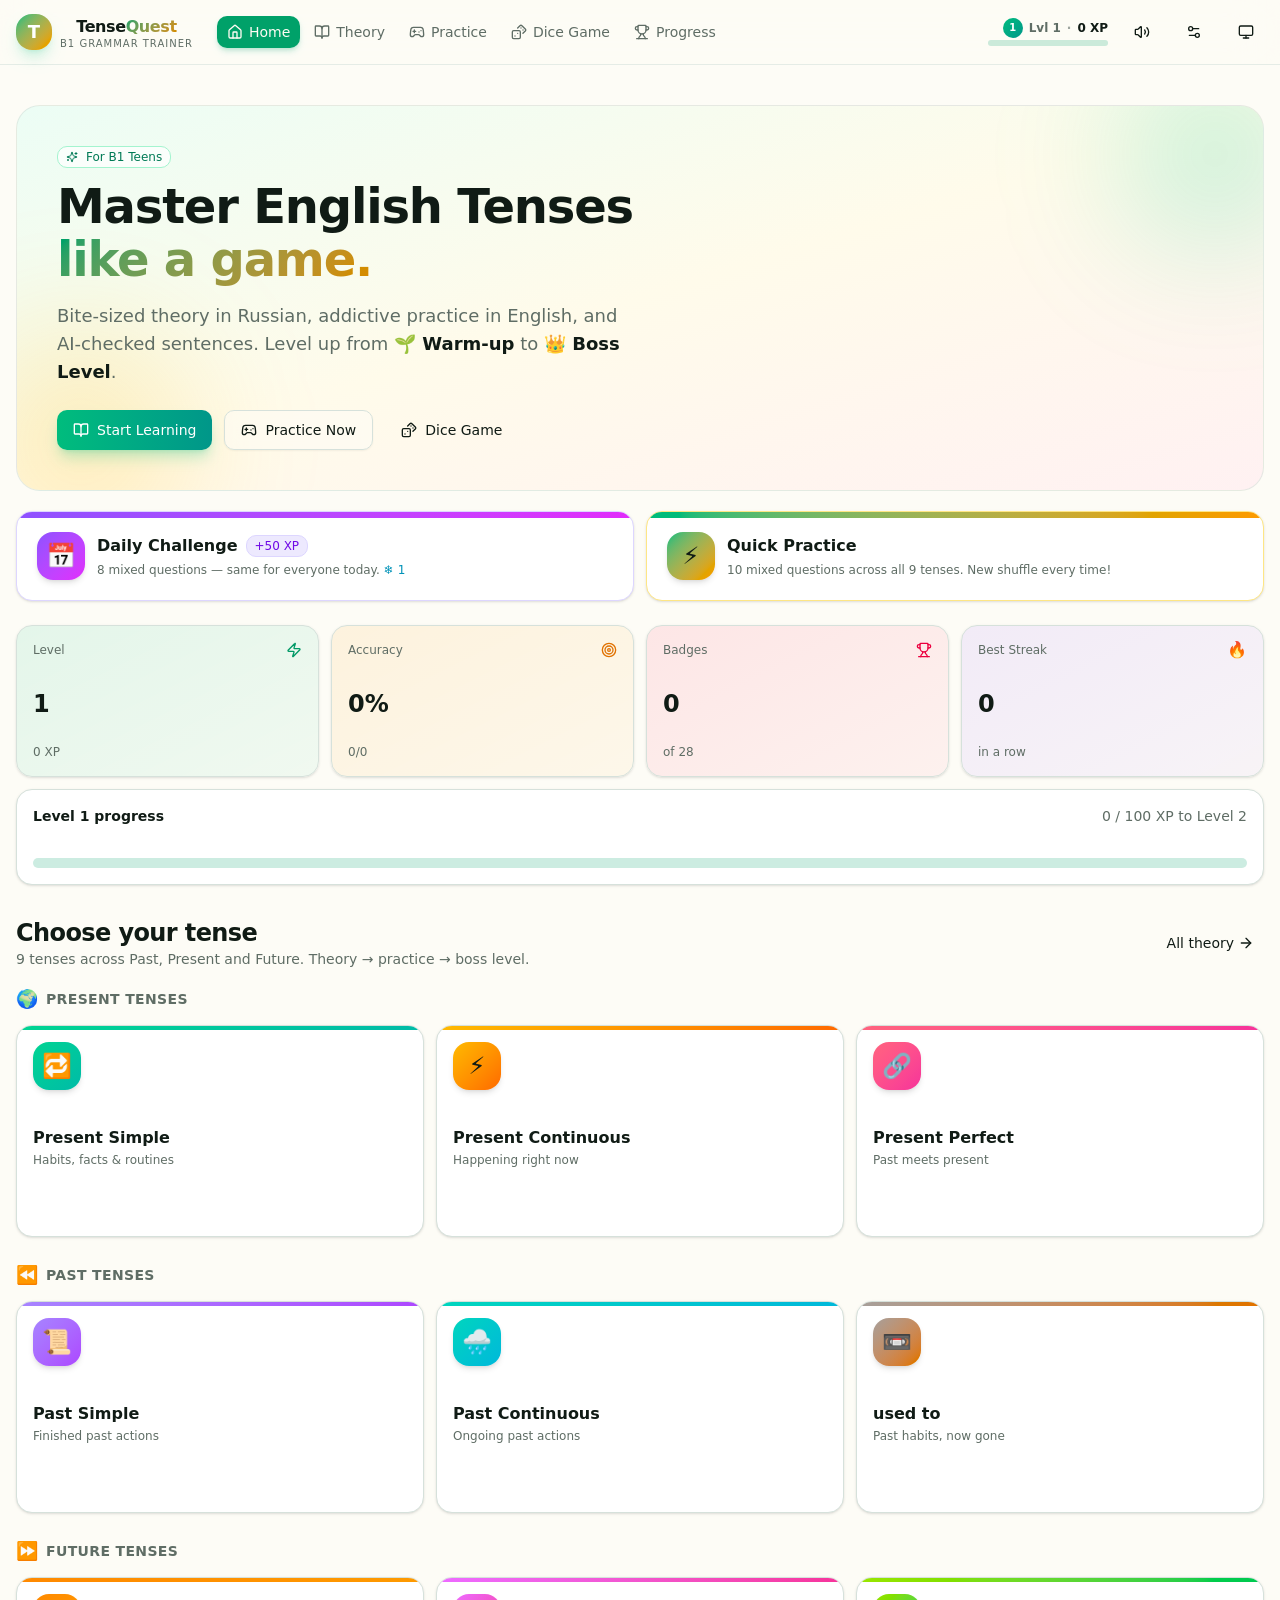
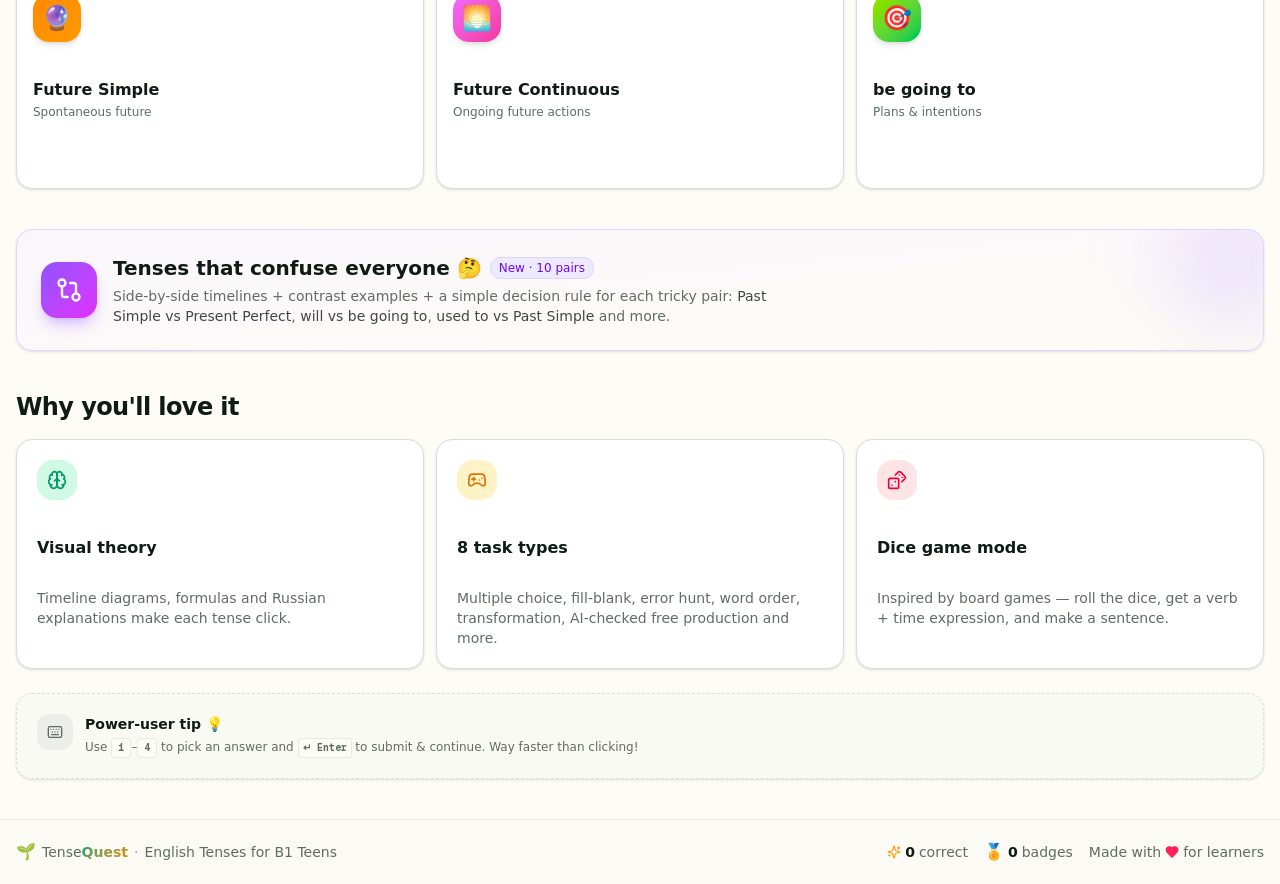
==== commit 4dd6f2ec: "Replace favicon with school logo, add MUDRO logo to header and copyright to footer" ====
--- a/index.html
+++ b/index.html
@@ -1 +1 @@
-<!DOCTYPE html><!--o0VyH9d5Y_TMJkV_JHB_b--><html lang="en"><head><meta charSet="utf-8"/><meta name="viewport" content="width=device-width, initial-scale=1"/><link rel="preload" href="./_next/static/media/797e433ab948586e-s.p.29207c2f.woff2" as="font" crossorigin="" type="font/woff2"/><link rel="preload" href="./_next/static/media/caa3a2e1cccd8315-s.p.3b6cae6d.woff2" as="font" crossorigin="" type="font/woff2"/><link rel="stylesheet" href="./_next/static/chunks/34d933785a17edf3.css" data-precedence="next"/><link rel="stylesheet" href="./_next/static/chunks/2c1268f47add9b1d.css" data-precedence="next"/><link rel="preload" as="script" fetchPriority="low" href="./_next/static/chunks/58c60a5fa6b544da.js"/><script src="./_next/static/chunks/771dedee3f5e1621.js" async=""></script><script src="./_next/static/chunks/b14620cfbf6f2481.js" async=""></script><script src="./_next/static/chunks/turbopack-c2abc8c097c49e96.js" async=""></script><script src="./_next/static/chunks/5654e14ff4bbcf5d.js" async=""></script><script src="./_next/static/chunks/9b037825abf0abaf.js" async=""></script><script src="./_next/static/chunks/77d2792b7dba5e63.js" async=""></script><script src="./_next/static/chunks/ae710c575411c66e.js" async=""></script><meta name="next-size-adjust" content=""/><meta name="theme-color" media="(prefers-color-scheme: light)" content="#fdfbf6"/><meta name="theme-color" media="(prefers-color-scheme: dark)" content="#1a1d1c"/><title>TenseQuest — Master English Tenses</title><meta name="description" content="A gamified trainer for B1 teens to master English verb tenses: theory in Russian, practice in English, progressive difficulty, AI-checked sentences."/><meta name="author" content="TenseQuest"/><meta name="keywords" content="English tenses,B1 English,grammar trainer,Present Simple,Present Continuous,Present Perfect,Past Simple,Past Continuous,Future Simple,be going to,used to"/><meta property="og:title" content="TenseQuest — Master English Tenses"/><meta property="og:description" content="Gamified B1 tenses trainer for teens. Theory + practice + AI feedback."/><meta property="og:type" content="website"/><meta name="twitter:card" content="summary"/><meta name="twitter:title" content="TenseQuest — Master English Tenses"/><meta name="twitter:description" content="Gamified B1 tenses trainer for teens. Theory + practice + AI feedback."/><link rel="icon" href="https://z-cdn.chatglm.cn/z-ai/static/logo.svg"/><script src="./_next/static/chunks/a6dad97d9634a72d.js" noModule=""></script></head><body class="geist_a71539c9-module__T19VSG__variable geist_mono_8d43a2aa-module__8Li5zG__variable antialiased bg-background text-foreground"><div hidden=""><!--$--><!--/$--></div><script>((a,b,c,d,e,f,g,h)=>{let i=document.documentElement,j=["light","dark"];function k(b){var c;(Array.isArray(a)?a:[a]).forEach(a=>{let c="class"===a,d=c&&f?e.map(a=>f[a]||a):e;c?(i.classList.remove(...d),i.classList.add(f&&f[b]?f[b]:b)):i.setAttribute(a,b)}),c=b,h&&j.includes(c)&&(i.style.colorScheme=c)}if(d)k(d);else try{let a=localStorage.getItem(b)||c,d=g&&"system"===a?window.matchMedia("(prefers-color-scheme: dark)").matches?"dark":"light":a;k(d)}catch(a){}})("class","theme","system",null,["light","dark"],null,true,true)</script><div class="flex min-h-screen flex-col bg-background"><header class="sticky top-0 z-50 w-full border-b border-border/60 bg-background/80 backdrop-blur-xl"><div class="mx-auto flex h-16 max-w-7xl items-center gap-3 px-4 sm:gap-4"><button class="flex items-center gap-2 shrink-0 group" aria-label="Go home"><div class="grid h-9 w-9 place-items-center rounded-xl bg-gradient-to-br from-emerald-500 to-amber-500 text-white shadow-lg shadow-emerald-500/20 transition-transform group-hover:scale-105"><span class="text-lg font-black">T</span></div><div class="hidden sm:block leading-none"><div class="text-base font-extrabold tracking-tight">Tense<span class="text-gradient">Quest</span></div><div class="text-[10px] uppercase tracking-widest text-muted-foreground">B1 Grammar Trainer</div></div></button><nav class="hidden md:flex items-center gap-1 ml-2"><button data-slot="button" class="inline-flex items-center justify-center whitespace-nowrap text-sm disabled:pointer-events-none disabled:opacity-50 [&amp;_svg]:pointer-events-none [&amp;_svg:not([class*=&#x27;size-&#x27;])]:size-4 shrink-0 [&amp;_svg]:shrink-0 outline-none focus-visible:border-ring focus-visible:ring-ring/50 focus-visible:ring-[3px] aria-invalid:ring-destructive/20 dark:aria-invalid:ring-destructive/40 aria-invalid:border-destructive hover:bg-primary/90 h-8 rounded-md px-3 has-[&gt;svg]:px-2.5 gap-1.5 font-medium transition-all bg-primary text-primary-foreground shadow-md shadow-primary/20"><svg xmlns="http://www.w3.org/2000/svg" width="24" height="24" viewBox="0 0 24 24" fill="none" stroke="currentColor" stroke-width="2" stroke-linecap="round" stroke-linejoin="round" class="lucide lucide-house h-4 w-4" aria-hidden="true"><path d="M15 21v-8a1 1 0 0 0-1-1h-4a1 1 0 0 0-1 1v8"></path><path d="M3 10a2 2 0 0 1 .709-1.528l7-5.999a2 2 0 0 1 2.582 0l7 5.999A2 2 0 0 1 21 10v9a2 2 0 0 1-2 2H5a2 2 0 0 1-2-2z"></path></svg>Home</button><button data-slot="button" class="inline-flex items-center justify-center whitespace-nowrap text-sm disabled:pointer-events-none disabled:opacity-50 [&amp;_svg]:pointer-events-none [&amp;_svg:not([class*=&#x27;size-&#x27;])]:size-4 shrink-0 [&amp;_svg]:shrink-0 outline-none focus-visible:border-ring focus-visible:ring-ring/50 focus-visible:ring-[3px] aria-invalid:ring-destructive/20 dark:aria-invalid:ring-destructive/40 aria-invalid:border-destructive hover:bg-accent dark:hover:bg-accent/50 h-8 rounded-md px-3 has-[&gt;svg]:px-2.5 gap-1.5 font-medium transition-all text-muted-foreground hover:text-foreground"><svg xmlns="http://www.w3.org/2000/svg" width="24" height="24" viewBox="0 0 24 24" fill="none" stroke="currentColor" stroke-width="2" stroke-linecap="round" stroke-linejoin="round" class="lucide lucide-book-open h-4 w-4" aria-hidden="true"><path d="M12 7v14"></path><path d="M3 18a1 1 0 0 1-1-1V4a1 1 0 0 1 1-1h5a4 4 0 0 1 4 4 4 4 0 0 1 4-4h5a1 1 0 0 1 1 1v13a1 1 0 0 1-1 1h-6a3 3 0 0 0-3 3 3 3 0 0 0-3-3z"></path></svg>Theory</button><button data-slot="button" class="inline-flex items-center justify-center whitespace-nowrap text-sm disabled:pointer-events-none disabled:opacity-50 [&amp;_svg]:pointer-events-none [&amp;_svg:not([class*=&#x27;size-&#x27;])]:size-4 shrink-0 [&amp;_svg]:shrink-0 outline-none focus-visible:border-ring focus-visible:ring-ring/50 focus-visible:ring-[3px] aria-invalid:ring-destructive/20 dark:aria-invalid:ring-destructive/40 aria-invalid:border-destructive hover:bg-accent dark:hover:bg-accent/50 h-8 rounded-md px-3 has-[&gt;svg]:px-2.5 gap-1.5 font-medium transition-all text-muted-foreground hover:text-foreground"><svg xmlns="http://www.w3.org/2000/svg" width="24" height="24" viewBox="0 0 24 24" fill="none" stroke="currentColor" stroke-width="2" stroke-linecap="round" stroke-linejoin="round" class="lucide lucide-gamepad2 lucide-gamepad-2 h-4 w-4" aria-hidden="true"><line x1="6" x2="10" y1="11" y2="11"></line><line x1="8" x2="8" y1="9" y2="13"></line><line x1="15" x2="15.01" y1="12" y2="12"></line><line x1="18" x2="18.01" y1="10" y2="10"></line><path d="M17.32 5H6.68a4 4 0 0 0-3.978 3.59c-.006.052-.01.101-.017.152C2.604 9.416 2 14.456 2 16a3 3 0 0 0 3 3c1 0 1.5-.5 2-1l1.414-1.414A2 2 0 0 1 9.828 16h4.344a2 2 0 0 1 1.414.586L17 18c.5.5 1 1 2 1a3 3 0 0 0 3-3c0-1.545-.604-6.584-.685-7.258-.007-.05-.011-.1-.017-.151A4 4 0 0 0 17.32 5z"></path></svg>Practice</button><button data-slot="button" class="inline-flex items-center justify-center whitespace-nowrap text-sm disabled:pointer-events-none disabled:opacity-50 [&amp;_svg]:pointer-events-none [&amp;_svg:not([class*=&#x27;size-&#x27;])]:size-4 shrink-0 [&amp;_svg]:shrink-0 outline-none focus-visible:border-ring focus-visible:ring-ring/50 focus-visible:ring-[3px] aria-invalid:ring-destructive/20 dark:aria-invalid:ring-destructive/40 aria-invalid:border-destructive hover:bg-accent dark:hover:bg-accent/50 h-8 rounded-md px-3 has-[&gt;svg]:px-2.5 gap-1.5 font-medium transition-all text-muted-foreground hover:text-foreground"><svg xmlns="http://www.w3.org/2000/svg" width="24" height="24" viewBox="0 0 24 24" fill="none" stroke="currentColor" stroke-width="2" stroke-linecap="round" stroke-linejoin="round" class="lucide lucide-dices h-4 w-4" aria-hidden="true"><rect width="12" height="12" x="2" y="10" rx="2" ry="2"></rect><path d="m17.92 14 3.5-3.5a2.24 2.24 0 0 0 0-3l-5-4.92a2.24 2.24 0 0 0-3 0L10 6"></path><path d="M6 18h.01"></path><path d="M10 14h.01"></path><path d="M15 6h.01"></path><path d="M18 9h.01"></path></svg>Dice Game</button><button data-slot="button" class="inline-flex items-center justify-center whitespace-nowrap text-sm disabled:pointer-events-none disabled:opacity-50 [&amp;_svg]:pointer-events-none [&amp;_svg:not([class*=&#x27;size-&#x27;])]:size-4 shrink-0 [&amp;_svg]:shrink-0 outline-none focus-visible:border-ring focus-visible:ring-ring/50 focus-visible:ring-[3px] aria-invalid:ring-destructive/20 dark:aria-invalid:ring-destructive/40 aria-invalid:border-destructive hover:bg-accent dark:hover:bg-accent/50 h-8 rounded-md px-3 has-[&gt;svg]:px-2.5 gap-1.5 font-medium transition-all text-muted-foreground hover:text-foreground"><svg xmlns="http://www.w3.org/2000/svg" width="24" height="24" viewBox="0 0 24 24" fill="none" stroke="currentColor" stroke-width="2" stroke-linecap="round" stroke-linejoin="round" class="lucide lucide-trophy h-4 w-4" aria-hidden="true"><path d="M10 14.66v1.626a2 2 0 0 1-.976 1.696A5 5 0 0 0 7 21.978"></path><path d="M14 14.66v1.626a2 2 0 0 0 .976 1.696A5 5 0 0 1 17 21.978"></path><path d="M18 9h1.5a1 1 0 0 0 0-5H18"></path><path d="M4 22h16"></path><path d="M6 9a6 6 0 0 0 12 0V3a1 1 0 0 0-1-1H7a1 1 0 0 0-1 1z"></path><path d="M6 9H4.5a1 1 0 0 1 0-5H6"></path></svg>Progress</button></nav><div class="flex-1"></div><div class="hidden sm:flex flex-col items-end gap-0.5 min-w-[120px]"><div class="flex items-center gap-1.5 text-xs font-semibold"><span class="grid h-5 w-5 place-items-center rounded-md bg-gradient-to-br from-emerald-500 to-teal-600 text-[10px] text-white font-bold">1</span><span class="text-muted-foreground">Lvl <!-- -->1</span><span class="text-muted-foreground/60">·</span><span class="text-foreground">0<!-- --> XP</span></div><div aria-valuemax="100" aria-valuemin="0" role="progressbar" data-state="indeterminate" data-max="100" data-slot="progress" class="bg-primary/20 relative overflow-hidden rounded-full h-1.5 w-full"><div data-state="indeterminate" data-max="100" data-slot="progress-indicator" class="bg-primary h-full w-full flex-1 transition-all" style="transform:translateX(-100%)"></div></div></div><button data-slot="button" class="inline-flex items-center justify-center gap-2 whitespace-nowrap rounded-md text-sm font-medium transition-all disabled:pointer-events-none disabled:opacity-50 [&amp;_svg]:pointer-events-none [&amp;_svg:not([class*=&#x27;size-&#x27;])]:size-4 [&amp;_svg]:shrink-0 outline-none focus-visible:border-ring focus-visible:ring-ring/50 focus-visible:ring-[3px] aria-invalid:ring-destructive/20 dark:aria-invalid:ring-destructive/40 aria-invalid:border-destructive hover:bg-accent hover:text-accent-foreground dark:hover:bg-accent/50 size-9 shrink-0" aria-label="Mute sounds"><svg xmlns="http://www.w3.org/2000/svg" width="24" height="24" viewBox="0 0 24 24" fill="none" stroke="currentColor" stroke-width="2" stroke-linecap="round" stroke-linejoin="round" class="lucide lucide-volume2 lucide-volume-2 h-4 w-4" aria-hidden="true"><path d="M11 4.702a.705.705 0 0 0-1.203-.498L6.413 7.587A1.4 1.4 0 0 1 5.416 8H3a1 1 0 0 0-1 1v6a1 1 0 0 0 1 1h2.416a1.4 1.4 0 0 1 .997.413l3.383 3.384A.705.705 0 0 0 11 19.298z"></path><path d="M16 9a5 5 0 0 1 0 6"></path><path d="M19.364 18.364a9 9 0 0 0 0-12.728"></path></svg></button><button data-slot="button" class="inline-flex items-center justify-center gap-2 whitespace-nowrap rounded-md text-sm font-medium transition-all disabled:pointer-events-none disabled:opacity-50 [&amp;_svg]:pointer-events-none [&amp;_svg:not([class*=&#x27;size-&#x27;])]:size-4 [&amp;_svg]:shrink-0 outline-none focus-visible:border-ring focus-visible:ring-ring/50 focus-visible:ring-[3px] aria-invalid:ring-destructive/20 dark:aria-invalid:ring-destructive/40 aria-invalid:border-destructive hover:bg-accent hover:text-accent-foreground dark:hover:bg-accent/50 size-9 shrink-0" aria-label="Settings"><svg xmlns="http://www.w3.org/2000/svg" width="24" height="24" viewBox="0 0 24 24" fill="none" stroke="currentColor" stroke-width="2" stroke-linecap="round" stroke-linejoin="round" class="lucide lucide-settings2 lucide-settings-2 h-4 w-4" aria-hidden="true"><path d="M14 17H5"></path><path d="M19 7h-9"></path><circle cx="17" cy="17" r="3"></circle><circle cx="7" cy="7" r="3"></circle></svg></button><button data-slot="dropdown-menu-trigger" class="inline-flex items-center justify-center gap-2 whitespace-nowrap rounded-md text-sm font-medium transition-all disabled:pointer-events-none disabled:opacity-50 [&amp;_svg]:pointer-events-none [&amp;_svg:not([class*=&#x27;size-&#x27;])]:size-4 [&amp;_svg]:shrink-0 outline-none focus-visible:border-ring focus-visible:ring-ring/50 focus-visible:ring-[3px] aria-invalid:ring-destructive/20 dark:aria-invalid:ring-destructive/40 aria-invalid:border-destructive hover:bg-accent hover:text-accent-foreground dark:hover:bg-accent/50 size-9 shrink-0" aria-label="Toggle theme" type="button" id="radix-_R_4klfdb_" aria-haspopup="menu" aria-expanded="false" data-state="closed"><svg xmlns="http://www.w3.org/2000/svg" width="24" height="24" viewBox="0 0 24 24" fill="none" stroke="currentColor" stroke-width="2" stroke-linecap="round" stroke-linejoin="round" class="lucide lucide-monitor h-4 w-4" aria-hidden="true"><rect width="20" height="14" x="2" y="3" rx="2"></rect><line x1="8" x2="16" y1="21" y2="21"></line><line x1="12" x2="12" y1="17" y2="21"></line></svg></button></div><nav class="md:hidden flex items-center gap-1 overflow-x-auto px-3 pb-2 scrollbar-thin"><button data-slot="button" class="inline-flex items-center justify-center whitespace-nowrap text-sm transition-all disabled:pointer-events-none disabled:opacity-50 [&amp;_svg]:pointer-events-none [&amp;_svg:not([class*=&#x27;size-&#x27;])]:size-4 [&amp;_svg]:shrink-0 outline-none focus-visible:border-ring focus-visible:ring-ring/50 focus-visible:ring-[3px] aria-invalid:ring-destructive/20 dark:aria-invalid:ring-destructive/40 aria-invalid:border-destructive shadow-xs hover:bg-primary/90 h-8 rounded-md px-3 has-[&gt;svg]:px-2.5 gap-1.5 shrink-0 font-medium bg-primary text-primary-foreground"><svg xmlns="http://www.w3.org/2000/svg" width="24" height="24" viewBox="0 0 24 24" fill="none" stroke="currentColor" stroke-width="2" stroke-linecap="round" stroke-linejoin="round" class="lucide lucide-house h-4 w-4" aria-hidden="true"><path d="M15 21v-8a1 1 0 0 0-1-1h-4a1 1 0 0 0-1 1v8"></path><path d="M3 10a2 2 0 0 1 .709-1.528l7-5.999a2 2 0 0 1 2.582 0l7 5.999A2 2 0 0 1 21 10v9a2 2 0 0 1-2 2H5a2 2 0 0 1-2-2z"></path></svg>Home</button><button data-slot="button" class="inline-flex items-center justify-center whitespace-nowrap text-sm transition-all disabled:pointer-events-none disabled:opacity-50 [&amp;_svg]:pointer-events-none [&amp;_svg:not([class*=&#x27;size-&#x27;])]:size-4 [&amp;_svg]:shrink-0 outline-none focus-visible:border-ring focus-visible:ring-ring/50 focus-visible:ring-[3px] aria-invalid:ring-destructive/20 dark:aria-invalid:ring-destructive/40 aria-invalid:border-destructive hover:bg-accent hover:text-accent-foreground dark:hover:bg-accent/50 h-8 rounded-md px-3 has-[&gt;svg]:px-2.5 gap-1.5 shrink-0 font-medium text-muted-foreground"><svg xmlns="http://www.w3.org/2000/svg" width="24" height="24" viewBox="0 0 24 24" fill="none" stroke="currentColor" stroke-width="2" stroke-linecap="round" stroke-linejoin="round" class="lucide lucide-book-open h-4 w-4" aria-hidden="true"><path d="M12 7v14"></path><path d="M3 18a1 1 0 0 1-1-1V4a1 1 0 0 1 1-1h5a4 4 0 0 1 4 4 4 4 0 0 1 4-4h5a1 1 0 0 1 1 1v13a1 1 0 0 1-1 1h-6a3 3 0 0 0-3 3 3 3 0 0 0-3-3z"></path></svg>Theory</button><button data-slot="button" class="inline-flex items-center justify-center whitespace-nowrap text-sm transition-all disabled:pointer-events-none disabled:opacity-50 [&amp;_svg]:pointer-events-none [&amp;_svg:not([class*=&#x27;size-&#x27;])]:size-4 [&amp;_svg]:shrink-0 outline-none focus-visible:border-ring focus-visible:ring-ring/50 focus-visible:ring-[3px] aria-invalid:ring-destructive/20 dark:aria-invalid:ring-destructive/40 aria-invalid:border-destructive hover:bg-accent hover:text-accent-foreground dark:hover:bg-accent/50 h-8 rounded-md px-3 has-[&gt;svg]:px-2.5 gap-1.5 shrink-0 font-medium text-muted-foreground"><svg xmlns="http://www.w3.org/2000/svg" width="24" height="24" viewBox="0 0 24 24" fill="none" stroke="currentColor" stroke-width="2" stroke-linecap="round" stroke-linejoin="round" class="lucide lucide-gamepad2 lucide-gamepad-2 h-4 w-4" aria-hidden="true"><line x1="6" x2="10" y1="11" y2="11"></line><line x1="8" x2="8" y1="9" y2="13"></line><line x1="15" x2="15.01" y1="12" y2="12"></line><line x1="18" x2="18.01" y1="10" y2="10"></line><path d="M17.32 5H6.68a4 4 0 0 0-3.978 3.59c-.006.052-.01.101-.017.152C2.604 9.416 2 14.456 2 16a3 3 0 0 0 3 3c1 0 1.5-.5 2-1l1.414-1.414A2 2 0 0 1 9.828 16h4.344a2 2 0 0 1 1.414.586L17 18c.5.5 1 1 2 1a3 3 0 0 0 3-3c0-1.545-.604-6.584-.685-7.258-.007-.05-.011-.1-.017-.151A4 4 0 0 0 17.32 5z"></path></svg>Practice</button><button data-slot="button" class="inline-flex items-center justify-center whitespace-nowrap text-sm transition-all disabled:pointer-events-none disabled:opacity-50 [&amp;_svg]:pointer-events-none [&amp;_svg:not([class*=&#x27;size-&#x27;])]:size-4 [&amp;_svg]:shrink-0 outline-none focus-visible:border-ring focus-visible:ring-ring/50 focus-visible:ring-[3px] aria-invalid:ring-destructive/20 dark:aria-invalid:ring-destructive/40 aria-invalid:border-destructive hover:bg-accent hover:text-accent-foreground dark:hover:bg-accent/50 h-8 rounded-md px-3 has-[&gt;svg]:px-2.5 gap-1.5 shrink-0 font-medium text-muted-foreground"><svg xmlns="http://www.w3.org/2000/svg" width="24" height="24" viewBox="0 0 24 24" fill="none" stroke="currentColor" stroke-width="2" stroke-linecap="round" stroke-linejoin="round" class="lucide lucide-dices h-4 w-4" aria-hidden="true"><rect width="12" height="12" x="2" y="10" rx="2" ry="2"></rect><path d="m17.92 14 3.5-3.5a2.24 2.24 0 0 0 0-3l-5-4.92a2.24 2.24 0 0 0-3 0L10 6"></path><path d="M6 18h.01"></path><path d="M10 14h.01"></path><path d="M15 6h.01"></path><path d="M18 9h.01"></path></svg>Dice Game</button><button data-slot="button" class="inline-flex items-center justify-center whitespace-nowrap text-sm transition-all disabled:pointer-events-none disabled:opacity-50 [&amp;_svg]:pointer-events-none [&amp;_svg:not([class*=&#x27;size-&#x27;])]:size-4 [&amp;_svg]:shrink-0 outline-none focus-visible:border-ring focus-visible:ring-ring/50 focus-visible:ring-[3px] aria-invalid:ring-destructive/20 dark:aria-invalid:ring-destructive/40 aria-invalid:border-destructive hover:bg-accent hover:text-accent-foreground dark:hover:bg-accent/50 h-8 rounded-md px-3 has-[&gt;svg]:px-2.5 gap-1.5 shrink-0 font-medium text-muted-foreground"><svg xmlns="http://www.w3.org/2000/svg" width="24" height="24" viewBox="0 0 24 24" fill="none" stroke="currentColor" stroke-width="2" stroke-linecap="round" stroke-linejoin="round" class="lucide lucide-trophy h-4 w-4" aria-hidden="true"><path d="M10 14.66v1.626a2 2 0 0 1-.976 1.696A5 5 0 0 0 7 21.978"></path><path d="M14 14.66v1.626a2 2 0 0 0 .976 1.696A5 5 0 0 1 17 21.978"></path><path d="M18 9h1.5a1 1 0 0 0 0-5H18"></path><path d="M4 22h16"></path><path d="M6 9a6 6 0 0 0 12 0V3a1 1 0 0 0-1-1H7a1 1 0 0 0-1 1z"></path><path d="M6 9H4.5a1 1 0 0 1 0-5H6"></path></svg>Progress</button></nav></header><main class="flex-1"><div style="opacity:0;transform:translateY(8px)"><div class="mx-auto max-w-7xl px-4 py-6 sm:py-10"><section class="relative overflow-hidden rounded-3xl border border-border/60 bg-gradient-to-br from-emerald-50 via-amber-50 to-rose-50 p-6 sm:p-10 dark:from-emerald-950/40 dark:via-amber-950/30 dark:to-rose-950/30"><div class="absolute -right-12 -top-12 h-48 w-48 rounded-full bg-emerald-400/20 blur-3xl animate-float"></div><div class="absolute -bottom-16 -left-12 h-56 w-56 rounded-full bg-amber-400/20 blur-3xl animate-float" style="animation-delay:1.5s"></div><div class="relative"><div style="opacity:0;transform:translateY(12px)"><span data-slot="badge" class="inline-flex items-center justify-center rounded-md border px-2 py-0.5 text-xs font-medium w-fit whitespace-nowrap shrink-0 [&amp;&gt;svg]:size-3 gap-1 [&amp;&gt;svg]:pointer-events-none focus-visible:border-ring focus-visible:ring-ring/50 focus-visible:ring-[3px] aria-invalid:ring-destructive/20 dark:aria-invalid:ring-destructive/40 aria-invalid:border-destructive transition-[color,box-shadow] overflow-hidden [a&amp;]:hover:bg-primary/90 mb-3 bg-white/70 text-emerald-700 border-emerald-200 dark:bg-emerald-950/50 dark:text-emerald-300 dark:border-emerald-800"><svg xmlns="http://www.w3.org/2000/svg" width="24" height="24" viewBox="0 0 24 24" fill="none" stroke="currentColor" stroke-width="2" stroke-linecap="round" stroke-linejoin="round" class="lucide lucide-sparkles h-3 w-3 mr-1" aria-hidden="true"><path d="M9.937 15.5A2 2 0 0 0 8.5 14.063l-6.135-1.582a.5.5 0 0 1 0-.962L8.5 9.936A2 2 0 0 0 9.937 8.5l1.582-6.135a.5.5 0 0 1 .963 0L14.063 8.5A2 2 0 0 0 15.5 9.937l6.135 1.581a.5.5 0 0 1 0 .964L15.5 14.063a2 2 0 0 0-1.437 1.437l-1.582 6.135a.5.5 0 0 1-.963 0z"></path><path d="M20 3v4"></path><path d="M22 5h-4"></path><path d="M4 17v2"></path><path d="M5 18H3"></path></svg> For B1 Teens</span><h1 class="text-3xl sm:text-5xl font-black tracking-tight leading-[1.1]">Master English Tenses<br/><span class="text-gradient">like a game.</span></h1><p class="mt-4 max-w-xl text-base sm:text-lg text-muted-foreground">Bite-sized theory in Russian, addictive practice in English, and AI-checked sentences. Level up from <span class="font-semibold text-foreground">🌱 Warm-up</span> to<!-- --> <span class="font-semibold text-foreground">👑 Boss Level</span>.</p><div class="mt-6 flex flex-wrap gap-3"><button data-slot="button" class="inline-flex items-center justify-center whitespace-nowrap text-sm font-medium transition-all disabled:pointer-events-none disabled:opacity-50 [&amp;_svg]:pointer-events-none [&amp;_svg:not([class*=&#x27;size-&#x27;])]:size-4 shrink-0 [&amp;_svg]:shrink-0 outline-none focus-visible:border-ring focus-visible:ring-ring/50 focus-visible:ring-[3px] aria-invalid:ring-destructive/20 dark:aria-invalid:ring-destructive/40 aria-invalid:border-destructive hover:bg-primary/90 h-10 rounded-md px-6 has-[&gt;svg]:px-4 gap-2 bg-gradient-to-r from-emerald-500 to-teal-600 hover:from-emerald-600 hover:to-teal-700 text-white shadow-lg shadow-emerald-500/25"><svg xmlns="http://www.w3.org/2000/svg" width="24" height="24" viewBox="0 0 24 24" fill="none" stroke="currentColor" stroke-width="2" stroke-linecap="round" stroke-linejoin="round" class="lucide lucide-book-open h-5 w-5" aria-hidden="true"><path d="M12 7v14"></path><path d="M3 18a1 1 0 0 1-1-1V4a1 1 0 0 1 1-1h5a4 4 0 0 1 4 4 4 4 0 0 1 4-4h5a1 1 0 0 1 1 1v13a1 1 0 0 1-1 1h-6a3 3 0 0 0-3 3 3 3 0 0 0-3-3z"></path></svg> Start Learning</button><button data-slot="button" class="inline-flex items-center justify-center whitespace-nowrap text-sm font-medium transition-all disabled:pointer-events-none disabled:opacity-50 [&amp;_svg]:pointer-events-none [&amp;_svg:not([class*=&#x27;size-&#x27;])]:size-4 shrink-0 [&amp;_svg]:shrink-0 outline-none focus-visible:border-ring focus-visible:ring-ring/50 focus-visible:ring-[3px] aria-invalid:ring-destructive/20 dark:aria-invalid:ring-destructive/40 aria-invalid:border-destructive border shadow-xs hover:bg-accent hover:text-accent-foreground dark:bg-input/30 dark:border-input dark:hover:bg-input/50 h-10 rounded-md px-6 has-[&gt;svg]:px-4 gap-2 bg-background/60 backdrop-blur"><svg xmlns="http://www.w3.org/2000/svg" width="24" height="24" viewBox="0 0 24 24" fill="none" stroke="currentColor" stroke-width="2" stroke-linecap="round" stroke-linejoin="round" class="lucide lucide-gamepad2 lucide-gamepad-2 h-5 w-5" aria-hidden="true"><line x1="6" x2="10" y1="11" y2="11"></line><line x1="8" x2="8" y1="9" y2="13"></line><line x1="15" x2="15.01" y1="12" y2="12"></line><line x1="18" x2="18.01" y1="10" y2="10"></line><path d="M17.32 5H6.68a4 4 0 0 0-3.978 3.59c-.006.052-.01.101-.017.152C2.604 9.416 2 14.456 2 16a3 3 0 0 0 3 3c1 0 1.5-.5 2-1l1.414-1.414A2 2 0 0 1 9.828 16h4.344a2 2 0 0 1 1.414.586L17 18c.5.5 1 1 2 1a3 3 0 0 0 3-3c0-1.545-.604-6.584-.685-7.258-.007-.05-.011-.1-.017-.151A4 4 0 0 0 17.32 5z"></path></svg> Practice Now</button><button data-slot="button" class="inline-flex items-center justify-center whitespace-nowrap text-sm font-medium transition-all disabled:pointer-events-none disabled:opacity-50 [&amp;_svg]:pointer-events-none [&amp;_svg:not([class*=&#x27;size-&#x27;])]:size-4 shrink-0 [&amp;_svg]:shrink-0 outline-none focus-visible:border-ring focus-visible:ring-ring/50 focus-visible:ring-[3px] aria-invalid:ring-destructive/20 dark:aria-invalid:ring-destructive/40 aria-invalid:border-destructive hover:bg-accent hover:text-accent-foreground dark:hover:bg-accent/50 h-10 rounded-md px-6 has-[&gt;svg]:px-4 gap-2"><svg xmlns="http://www.w3.org/2000/svg" width="24" height="24" viewBox="0 0 24 24" fill="none" stroke="currentColor" stroke-width="2" stroke-linecap="round" stroke-linejoin="round" class="lucide lucide-dices h-5 w-5" aria-hidden="true"><rect width="12" height="12" x="2" y="10" rx="2" ry="2"></rect><path d="m17.92 14 3.5-3.5a2.24 2.24 0 0 0 0-3l-5-4.92a2.24 2.24 0 0 0-3 0L10 6"></path><path d="M6 18h.01"></path><path d="M10 14h.01"></path><path d="M15 6h.01"></path><path d="M18 9h.01"></path></svg> Dice Game</button></div></div></div></section><section class="mt-5 grid grid-cols-1 sm:grid-cols-2 gap-3"><button class="group text-left" tabindex="0" style="opacity:0;transform:translateY(8px)"><div data-slot="card" class="bg-card text-card-foreground flex flex-col gap-6 rounded-xl border shadow-sm relative overflow-hidden p-5 h-full border-violet-200 dark:border-violet-800/60 transition-shadow hover:shadow-xl hover:shadow-violet-500/15"><div class="absolute inset-x-0 top-0 h-1.5 bg-gradient-to-r from-violet-500 to-fuchsia-500"></div><div class="flex items-center gap-3"><div class="grid h-12 w-12 shrink-0 place-items-center rounded-xl bg-gradient-to-br from-violet-500 to-fuchsia-500 text-2xl shadow-md animate-float">📅</div><div class="flex-1 min-w-0"><div class="flex items-center gap-2 flex-wrap"><span class="font-bold text-base">Daily Challenge</span><span data-slot="badge" class="inline-flex items-center justify-center rounded-md border px-2 py-0.5 text-xs font-medium w-fit whitespace-nowrap shrink-0 [&amp;&gt;svg]:size-3 gap-1 [&amp;&gt;svg]:pointer-events-none focus-visible:border-ring focus-visible:ring-ring/50 focus-visible:ring-[3px] aria-invalid:ring-destructive/20 dark:aria-invalid:ring-destructive/40 aria-invalid:border-destructive transition-[color,box-shadow] overflow-hidden [a&amp;]:hover:bg-primary/90 bg-violet-100 text-violet-700 border-violet-200 dark:bg-violet-950/60 dark:text-violet-300">+50 XP</span></div><p class="text-xs text-muted-foreground mt-1">8 mixed questions — same for everyone today.</p></div><svg xmlns="http://www.w3.org/2000/svg" width="24" height="24" viewBox="0 0 24 24" fill="none" stroke="currentColor" stroke-width="2" stroke-linecap="round" stroke-linejoin="round" class="lucide lucide-arrow-right h-5 w-5 text-violet-400 opacity-0 group-hover:opacity-100 group-hover:translate-x-1 transition-all" aria-hidden="true"><path d="M5 12h14"></path><path d="m12 5 7 7-7 7"></path></svg></div></div></button><button class="group text-left" tabindex="0" style="opacity:0;transform:translateY(8px)"><div data-slot="card" class="bg-card text-card-foreground flex flex-col gap-6 rounded-xl border shadow-sm relative overflow-hidden p-5 h-full border-amber-200 dark:border-amber-800/60 transition-shadow hover:shadow-xl hover:shadow-amber-500/15"><div class="absolute inset-x-0 top-0 h-1.5 bg-gradient-to-r from-emerald-500 to-amber-500"></div><div class="flex items-center gap-3"><div class="grid h-12 w-12 shrink-0 place-items-center rounded-xl bg-gradient-to-br from-emerald-500 to-amber-500 text-2xl shadow-md">⚡</div><div class="flex-1 min-w-0"><div class="flex items-center gap-2 flex-wrap"><span class="font-bold text-base">Quick Practice</span></div><p class="text-xs text-muted-foreground mt-1">10 mixed questions across all 9 tenses.<!-- --> New shuffle every time!</p></div><svg xmlns="http://www.w3.org/2000/svg" width="24" height="24" viewBox="0 0 24 24" fill="none" stroke="currentColor" stroke-width="2" stroke-linecap="round" stroke-linejoin="round" class="lucide lucide-arrow-right h-5 w-5 text-amber-400 opacity-0 group-hover:opacity-100 group-hover:translate-x-1 transition-all" aria-hidden="true"><path d="M5 12h14"></path><path d="m12 5 7 7-7 7"></path></svg></div></div></button></section><section class="mt-6 grid grid-cols-2 sm:grid-cols-4 gap-3"><div data-slot="card" class="flex flex-col gap-6 rounded-xl border shadow-sm p-4 bg-gradient-to-br from-emerald-500/10 to-emerald-500/5 text-emerald-600 dark:text-emerald-400"><div class="flex items-center justify-between"><span class="text-xs font-medium text-muted-foreground">Level</span><svg xmlns="http://www.w3.org/2000/svg" width="24" height="24" viewBox="0 0 24 24" fill="none" stroke="currentColor" stroke-width="2" stroke-linecap="round" stroke-linejoin="round" class="lucide lucide-zap h-4 w-4" aria-hidden="true"><path d="M4 14a1 1 0 0 1-.78-1.63l9.9-10.2a.5.5 0 0 1 .86.46l-1.92 6.02A1 1 0 0 0 13 10h7a1 1 0 0 1 .78 1.63l-9.9 10.2a.5.5 0 0 1-.86-.46l1.92-6.02A1 1 0 0 0 11 14z"></path></svg></div><div class="mt-1.5 text-2xl font-black text-foreground">1</div><div class="text-xs text-muted-foreground">0 XP</div></div><div data-slot="card" class="flex flex-col gap-6 rounded-xl border shadow-sm p-4 bg-gradient-to-br from-amber-500/10 to-amber-500/5 text-amber-600 dark:text-amber-400"><div class="flex items-center justify-between"><span class="text-xs font-medium text-muted-foreground">Accuracy</span><svg xmlns="http://www.w3.org/2000/svg" width="24" height="24" viewBox="0 0 24 24" fill="none" stroke="currentColor" stroke-width="2" stroke-linecap="round" stroke-linejoin="round" class="lucide lucide-target h-4 w-4" aria-hidden="true"><circle cx="12" cy="12" r="10"></circle><circle cx="12" cy="12" r="6"></circle><circle cx="12" cy="12" r="2"></circle></svg></div><div class="mt-1.5 text-2xl font-black text-foreground">0%</div><div class="text-xs text-muted-foreground">0/0</div></div><div data-slot="card" class="flex flex-col gap-6 rounded-xl border shadow-sm p-4 bg-gradient-to-br from-rose-500/10 to-rose-500/5 text-rose-600 dark:text-rose-400"><div class="flex items-center justify-between"><span class="text-xs font-medium text-muted-foreground">Badges</span><svg xmlns="http://www.w3.org/2000/svg" width="24" height="24" viewBox="0 0 24 24" fill="none" stroke="currentColor" stroke-width="2" stroke-linecap="round" stroke-linejoin="round" class="lucide lucide-trophy h-4 w-4" aria-hidden="true"><path d="M10 14.66v1.626a2 2 0 0 1-.976 1.696A5 5 0 0 0 7 21.978"></path><path d="M14 14.66v1.626a2 2 0 0 0 .976 1.696A5 5 0 0 1 17 21.978"></path><path d="M18 9h1.5a1 1 0 0 0 0-5H18"></path><path d="M4 22h16"></path><path d="M6 9a6 6 0 0 0 12 0V3a1 1 0 0 0-1-1H7a1 1 0 0 0-1 1z"></path><path d="M6 9H4.5a1 1 0 0 1 0-5H6"></path></svg></div><div class="mt-1.5 text-2xl font-black text-foreground">0</div><div class="text-xs text-muted-foreground">of 28</div></div><div data-slot="card" class="flex flex-col gap-6 rounded-xl border shadow-sm p-4 bg-gradient-to-br from-violet-500/10 to-violet-500/5 text-violet-600 dark:text-violet-400"><div class="flex items-center justify-between"><span class="text-xs font-medium text-muted-foreground">Best Streak</span><span class="text-base leading-none">🔥</span></div><div class="mt-1.5 text-2xl font-black text-foreground">0</div><div class="text-xs text-muted-foreground">in a row</div></div></section><div data-slot="card" class="bg-card text-card-foreground flex flex-col gap-6 rounded-xl border shadow-sm mt-3 p-4"><div class="flex items-center justify-between text-sm mb-2"><span class="font-semibold">Level <!-- -->1<!-- --> progress</span><span class="text-muted-foreground">0<!-- --> / <!-- -->100<!-- --> XP to Level <!-- -->2</span></div><div aria-valuemax="100" aria-valuemin="0" role="progressbar" data-state="indeterminate" data-max="100" data-slot="progress" class="bg-primary/20 relative w-full overflow-hidden rounded-full h-2.5"><div data-state="indeterminate" data-max="100" data-slot="progress-indicator" class="bg-primary h-full w-full flex-1 transition-all" style="transform:translateX(-100%)"></div></div></div><section class="mt-8"><div class="flex items-center justify-between mb-4"><div><h2 class="text-xl sm:text-2xl font-bold tracking-tight">Choose your tense</h2><p class="text-sm text-muted-foreground">9 tenses across Past, Present and Future. Theory → practice → boss level.</p></div><button data-slot="button" class="items-center justify-center whitespace-nowrap text-sm font-medium transition-all disabled:pointer-events-none disabled:opacity-50 [&amp;_svg]:pointer-events-none [&amp;_svg:not([class*=&#x27;size-&#x27;])]:size-4 shrink-0 [&amp;_svg]:shrink-0 outline-none focus-visible:border-ring focus-visible:ring-ring/50 focus-visible:ring-[3px] aria-invalid:ring-destructive/20 dark:aria-invalid:ring-destructive/40 aria-invalid:border-destructive hover:bg-accent hover:text-accent-foreground dark:hover:bg-accent/50 h-8 rounded-md px-3 has-[&gt;svg]:px-2.5 hidden sm:flex gap-1">All theory <svg xmlns="http://www.w3.org/2000/svg" width="24" height="24" viewBox="0 0 24 24" fill="none" stroke="currentColor" stroke-width="2" stroke-linecap="round" stroke-linejoin="round" class="lucide lucide-arrow-right h-4 w-4" aria-hidden="true"><path d="M5 12h14"></path><path d="m12 5 7 7-7 7"></path></svg></button></div><div class="space-y-6"><div><div class="mb-3 flex items-center gap-2"><span class="text-lg">🌍</span><h3 class="font-semibold text-sm uppercase tracking-wide text-muted-foreground">Present Tenses</h3></div><div class="grid grid-cols-1 sm:grid-cols-2 lg:grid-cols-3 gap-3"><button class="group relative text-left" tabindex="0"><div data-slot="card" class="bg-card text-card-foreground flex flex-col gap-6 rounded-xl border shadow-sm relative overflow-hidden p-4 h-full transition-shadow hover:shadow-xl hover:shadow-primary/10"><div class="absolute inset-x-0 top-0 h-1 bg-gradient-to-r from-emerald-400 to-teal-500"></div><div class="flex items-start justify-between"><div class="grid h-12 w-12 place-items-center rounded-xl bg-gradient-to-br text-2xl shadow-md from-emerald-400 to-teal-500">🔁</div></div><div class="mt-3"><div class="font-bold text-base">Present Simple</div><div class="text-xs text-muted-foreground mt-0.5">Habits, facts &amp; routines</div></div><div class="mt-3 flex items-center gap-1 text-xs font-semibold text-primary opacity-0 group-hover:opacity-100 transition-opacity">Start <svg xmlns="http://www.w3.org/2000/svg" width="24" height="24" viewBox="0 0 24 24" fill="none" stroke="currentColor" stroke-width="2" stroke-linecap="round" stroke-linejoin="round" class="lucide lucide-arrow-right h-3 w-3" aria-hidden="true"><path d="M5 12h14"></path><path d="m12 5 7 7-7 7"></path></svg></div></div></button><button class="group relative text-left" tabindex="0"><div data-slot="card" class="bg-card text-card-foreground flex flex-col gap-6 rounded-xl border shadow-sm relative overflow-hidden p-4 h-full transition-shadow hover:shadow-xl hover:shadow-primary/10"><div class="absolute inset-x-0 top-0 h-1 bg-gradient-to-r from-amber-400 to-orange-500"></div><div class="flex items-start justify-between"><div class="grid h-12 w-12 place-items-center rounded-xl bg-gradient-to-br text-2xl shadow-md from-amber-400 to-orange-500">⚡</div></div><div class="mt-3"><div class="font-bold text-base">Present Continuous</div><div class="text-xs text-muted-foreground mt-0.5">Happening right now</div></div><div class="mt-3 flex items-center gap-1 text-xs font-semibold text-primary opacity-0 group-hover:opacity-100 transition-opacity">Start <svg xmlns="http://www.w3.org/2000/svg" width="24" height="24" viewBox="0 0 24 24" fill="none" stroke="currentColor" stroke-width="2" stroke-linecap="round" stroke-linejoin="round" class="lucide lucide-arrow-right h-3 w-3" aria-hidden="true"><path d="M5 12h14"></path><path d="m12 5 7 7-7 7"></path></svg></div></div></button><button class="group relative text-left" tabindex="0"><div data-slot="card" class="bg-card text-card-foreground flex flex-col gap-6 rounded-xl border shadow-sm relative overflow-hidden p-4 h-full transition-shadow hover:shadow-xl hover:shadow-primary/10"><div class="absolute inset-x-0 top-0 h-1 bg-gradient-to-r from-rose-400 to-pink-500"></div><div class="flex items-start justify-between"><div class="grid h-12 w-12 place-items-center rounded-xl bg-gradient-to-br text-2xl shadow-md from-rose-400 to-pink-500">🔗</div></div><div class="mt-3"><div class="font-bold text-base">Present Perfect</div><div class="text-xs text-muted-foreground mt-0.5">Past meets present</div></div><div class="mt-3 flex items-center gap-1 text-xs font-semibold text-primary opacity-0 group-hover:opacity-100 transition-opacity">Start <svg xmlns="http://www.w3.org/2000/svg" width="24" height="24" viewBox="0 0 24 24" fill="none" stroke="currentColor" stroke-width="2" stroke-linecap="round" stroke-linejoin="round" class="lucide lucide-arrow-right h-3 w-3" aria-hidden="true"><path d="M5 12h14"></path><path d="m12 5 7 7-7 7"></path></svg></div></div></button></div></div><div><div class="mb-3 flex items-center gap-2"><span class="text-lg">⏪</span><h3 class="font-semibold text-sm uppercase tracking-wide text-muted-foreground">Past Tenses</h3></div><div class="grid grid-cols-1 sm:grid-cols-2 lg:grid-cols-3 gap-3"><button class="group relative text-left" tabindex="0"><div data-slot="card" class="bg-card text-card-foreground flex flex-col gap-6 rounded-xl border shadow-sm relative overflow-hidden p-4 h-full transition-shadow hover:shadow-xl hover:shadow-primary/10"><div class="absolute inset-x-0 top-0 h-1 bg-gradient-to-r from-violet-400 to-purple-500"></div><div class="flex items-start justify-between"><div class="grid h-12 w-12 place-items-center rounded-xl bg-gradient-to-br text-2xl shadow-md from-violet-400 to-purple-500">📜</div></div><div class="mt-3"><div class="font-bold text-base">Past Simple</div><div class="text-xs text-muted-foreground mt-0.5">Finished past actions</div></div><div class="mt-3 flex items-center gap-1 text-xs font-semibold text-primary opacity-0 group-hover:opacity-100 transition-opacity">Start <svg xmlns="http://www.w3.org/2000/svg" width="24" height="24" viewBox="0 0 24 24" fill="none" stroke="currentColor" stroke-width="2" stroke-linecap="round" stroke-linejoin="round" class="lucide lucide-arrow-right h-3 w-3" aria-hidden="true"><path d="M5 12h14"></path><path d="m12 5 7 7-7 7"></path></svg></div></div></button><button class="group relative text-left" tabindex="0"><div data-slot="card" class="bg-card text-card-foreground flex flex-col gap-6 rounded-xl border shadow-sm relative overflow-hidden p-4 h-full transition-shadow hover:shadow-xl hover:shadow-primary/10"><div class="absolute inset-x-0 top-0 h-1 bg-gradient-to-r from-teal-400 to-cyan-500"></div><div class="flex items-start justify-between"><div class="grid h-12 w-12 place-items-center rounded-xl bg-gradient-to-br text-2xl shadow-md from-teal-400 to-cyan-500">🌧️</div></div><div class="mt-3"><div class="font-bold text-base">Past Continuous</div><div class="text-xs text-muted-foreground mt-0.5">Ongoing past actions</div></div><div class="mt-3 flex items-center gap-1 text-xs font-semibold text-primary opacity-0 group-hover:opacity-100 transition-opacity">Start <svg xmlns="http://www.w3.org/2000/svg" width="24" height="24" viewBox="0 0 24 24" fill="none" stroke="currentColor" stroke-width="2" stroke-linecap="round" stroke-linejoin="round" class="lucide lucide-arrow-right h-3 w-3" aria-hidden="true"><path d="M5 12h14"></path><path d="m12 5 7 7-7 7"></path></svg></div></div></button><button class="group relative text-left" tabindex="0"><div data-slot="card" class="bg-card text-card-foreground flex flex-col gap-6 rounded-xl border shadow-sm relative overflow-hidden p-4 h-full transition-shadow hover:shadow-xl hover:shadow-primary/10"><div class="absolute inset-x-0 top-0 h-1 bg-gradient-to-r from-stone-400 to-amber-600"></div><div class="flex items-start justify-between"><div class="grid h-12 w-12 place-items-center rounded-xl bg-gradient-to-br text-2xl shadow-md from-stone-400 to-amber-600">📼</div></div><div class="mt-3"><div class="font-bold text-base">used to</div><div class="text-xs text-muted-foreground mt-0.5">Past habits, now gone</div></div><div class="mt-3 flex items-center gap-1 text-xs font-semibold text-primary opacity-0 group-hover:opacity-100 transition-opacity">Start <svg xmlns="http://www.w3.org/2000/svg" width="24" height="24" viewBox="0 0 24 24" fill="none" stroke="currentColor" stroke-width="2" stroke-linecap="round" stroke-linejoin="round" class="lucide lucide-arrow-right h-3 w-3" aria-hidden="true"><path d="M5 12h14"></path><path d="m12 5 7 7-7 7"></path></svg></div></div></button></div></div><div><div class="mb-3 flex items-center gap-2"><span class="text-lg">⏩</span><h3 class="font-semibold text-sm uppercase tracking-wide text-muted-foreground">Future Tenses</h3></div><div class="grid grid-cols-1 sm:grid-cols-2 lg:grid-cols-3 gap-3"><button class="group relative text-left" tabindex="0"><div data-slot="card" class="bg-card text-card-foreground flex flex-col gap-6 rounded-xl border shadow-sm relative overflow-hidden p-4 h-full transition-shadow hover:shadow-xl hover:shadow-primary/10"><div class="absolute inset-x-0 top-0 h-1 bg-gradient-to-r from-orange-400 to-amber-500"></div><div class="flex items-start justify-between"><div class="grid h-12 w-12 place-items-center rounded-xl bg-gradient-to-br text-2xl shadow-md from-orange-400 to-amber-500">🔮</div></div><div class="mt-3"><div class="font-bold text-base">Future Simple</div><div class="text-xs text-muted-foreground mt-0.5">Spontaneous future</div></div><div class="mt-3 flex items-center gap-1 text-xs font-semibold text-primary opacity-0 group-hover:opacity-100 transition-opacity">Start <svg xmlns="http://www.w3.org/2000/svg" width="24" height="24" viewBox="0 0 24 24" fill="none" stroke="currentColor" stroke-width="2" stroke-linecap="round" stroke-linejoin="round" class="lucide lucide-arrow-right h-3 w-3" aria-hidden="true"><path d="M5 12h14"></path><path d="m12 5 7 7-7 7"></path></svg></div></div></button><button class="group relative text-left" tabindex="0"><div data-slot="card" class="bg-card text-card-foreground flex flex-col gap-6 rounded-xl border shadow-sm relative overflow-hidden p-4 h-full transition-shadow hover:shadow-xl hover:shadow-primary/10"><div class="absolute inset-x-0 top-0 h-1 bg-gradient-to-r from-fuchsia-400 to-pink-500"></div><div class="flex items-start justify-between"><div class="grid h-12 w-12 place-items-center rounded-xl bg-gradient-to-br text-2xl shadow-md from-fuchsia-400 to-pink-500">🌅</div></div><div class="mt-3"><div class="font-bold text-base">Future Continuous</div><div class="text-xs text-muted-foreground mt-0.5">Ongoing future actions</div></div><div class="mt-3 flex items-center gap-1 text-xs font-semibold text-primary opacity-0 group-hover:opacity-100 transition-opacity">Start <svg xmlns="http://www.w3.org/2000/svg" width="24" height="24" viewBox="0 0 24 24" fill="none" stroke="currentColor" stroke-width="2" stroke-linecap="round" stroke-linejoin="round" class="lucide lucide-arrow-right h-3 w-3" aria-hidden="true"><path d="M5 12h14"></path><path d="m12 5 7 7-7 7"></path></svg></div></div></button><button class="group relative text-left" tabindex="0"><div data-slot="card" class="bg-card text-card-foreground flex flex-col gap-6 rounded-xl border shadow-sm relative overflow-hidden p-4 h-full transition-shadow hover:shadow-xl hover:shadow-primary/10"><div class="absolute inset-x-0 top-0 h-1 bg-gradient-to-r from-lime-400 to-green-500"></div><div class="flex items-start justify-between"><div class="grid h-12 w-12 place-items-center rounded-xl bg-gradient-to-br text-2xl shadow-md from-lime-400 to-green-500">🎯</div></div><div class="mt-3"><div class="font-bold text-base">be going to</div><div class="text-xs text-muted-foreground mt-0.5">Plans &amp; intentions</div></div><div class="mt-3 flex items-center gap-1 text-xs font-semibold text-primary opacity-0 group-hover:opacity-100 transition-opacity">Start <svg xmlns="http://www.w3.org/2000/svg" width="24" height="24" viewBox="0 0 24 24" fill="none" stroke="currentColor" stroke-width="2" stroke-linecap="round" stroke-linejoin="round" class="lucide lucide-arrow-right h-3 w-3" aria-hidden="true"><path d="M5 12h14"></path><path d="m12 5 7 7-7 7"></path></svg></div></div></button></div></div></div></section><section class="mt-10"><button class="group block w-full text-left" tabindex="0" style="opacity:0;transform:translateY(8px)"><div data-slot="card" class="text-card-foreground flex flex-col gap-6 rounded-xl border shadow-sm relative overflow-hidden p-5 sm:p-6 border-violet-200 dark:border-violet-800/60 bg-gradient-to-br from-violet-50/60 via-fuchsia-50/40 to-transparent dark:from-violet-950/30 dark:via-fuchsia-950/20 transition-shadow hover:shadow-xl hover:shadow-violet-500/15"><div class="absolute -right-8 -top-8 h-32 w-32 rounded-full bg-violet-400/20 blur-2xl animate-float"></div><div class="relative flex items-center gap-4"><div class="grid h-14 w-14 shrink-0 place-items-center rounded-2xl bg-gradient-to-br from-violet-500 to-fuchsia-500 text-white shadow-lg shadow-violet-500/30"><svg xmlns="http://www.w3.org/2000/svg" width="24" height="24" viewBox="0 0 24 24" fill="none" stroke="currentColor" stroke-width="2" stroke-linecap="round" stroke-linejoin="round" class="lucide lucide-git-compare h-7 w-7" aria-hidden="true"><circle cx="18" cy="18" r="3"></circle><circle cx="6" cy="6" r="3"></circle><path d="M13 6h3a2 2 0 0 1 2 2v7"></path><path d="M11 18H8a2 2 0 0 1-2-2V9"></path></svg></div><div class="flex-1 min-w-0"><div class="flex items-center gap-2 flex-wrap"><h3 class="text-lg sm:text-xl font-bold">Tenses that confuse everyone 🤔</h3><span data-slot="badge" class="inline-flex items-center justify-center rounded-md border px-2 py-0.5 text-xs font-medium w-fit whitespace-nowrap shrink-0 [&amp;&gt;svg]:size-3 gap-1 [&amp;&gt;svg]:pointer-events-none focus-visible:border-ring focus-visible:ring-ring/50 focus-visible:ring-[3px] aria-invalid:ring-destructive/20 dark:aria-invalid:ring-destructive/40 aria-invalid:border-destructive transition-[color,box-shadow] overflow-hidden [a&amp;]:hover:bg-primary/90 bg-violet-100 text-violet-700 border-violet-200 dark:bg-violet-950/60 dark:text-violet-300">New · 10 pairs</span></div><p class="text-sm text-muted-foreground mt-1 max-w-2xl">Side-by-side timelines + contrast examples + a simple decision rule for each tricky pair: <span class="font-medium text-foreground/80">Past Simple vs Present Perfect</span>,<span class="font-medium text-foreground/80"> will vs be going to</span>,<span class="font-medium text-foreground/80"> used to vs Past Simple</span> and more.</p></div><svg xmlns="http://www.w3.org/2000/svg" width="24" height="24" viewBox="0 0 24 24" fill="none" stroke="currentColor" stroke-width="2" stroke-linecap="round" stroke-linejoin="round" class="lucide lucide-arrow-right h-6 w-6 text-violet-400 opacity-0 group-hover:opacity-100 group-hover:translate-x-1 transition-all shrink-0" aria-hidden="true"><path d="M5 12h14"></path><path d="m12 5 7 7-7 7"></path></svg></div></div></button></section><section class="mt-10"><h2 class="text-xl sm:text-2xl font-bold tracking-tight mb-4">Why you&#x27;ll love it</h2><div class="grid grid-cols-1 sm:grid-cols-3 gap-3"><div data-slot="card" class="bg-card text-card-foreground flex flex-col gap-6 rounded-xl border shadow-sm p-5 h-full"><div class="grid h-10 w-10 place-items-center rounded-xl mb-3 bg-emerald-100 text-emerald-600 dark:bg-emerald-950/60 dark:text-emerald-400"><svg xmlns="http://www.w3.org/2000/svg" width="24" height="24" viewBox="0 0 24 24" fill="none" stroke="currentColor" stroke-width="2" stroke-linecap="round" stroke-linejoin="round" class="lucide lucide-brain h-5 w-5" aria-hidden="true"><path d="M12 5a3 3 0 1 0-5.997.125 4 4 0 0 0-2.526 5.77 4 4 0 0 0 .556 6.588A4 4 0 1 0 12 18Z"></path><path d="M12 5a3 3 0 1 1 5.997.125 4 4 0 0 1 2.526 5.77 4 4 0 0 1-.556 6.588A4 4 0 1 1 12 18Z"></path><path d="M15 13a4.5 4.5 0 0 1-3-4 4.5 4.5 0 0 1-3 4"></path><path d="M17.599 6.5a3 3 0 0 0 .399-1.375"></path><path d="M6.003 5.125A3 3 0 0 0 6.401 6.5"></path><path d="M3.477 10.896a4 4 0 0 1 .585-.396"></path><path d="M19.938 10.5a4 4 0 0 1 .585.396"></path><path d="M6 18a4 4 0 0 1-1.967-.516"></path><path d="M19.967 17.484A4 4 0 0 1 18 18"></path></svg></div><h3 class="font-bold mb-1">Visual theory</h3><p class="text-sm text-muted-foreground">Timeline diagrams, formulas and Russian explanations make each tense click.</p></div><div data-slot="card" class="bg-card text-card-foreground flex flex-col gap-6 rounded-xl border shadow-sm p-5 h-full"><div class="grid h-10 w-10 place-items-center rounded-xl mb-3 bg-amber-100 text-amber-600 dark:bg-amber-950/60 dark:text-amber-400"><svg xmlns="http://www.w3.org/2000/svg" width="24" height="24" viewBox="0 0 24 24" fill="none" stroke="currentColor" stroke-width="2" stroke-linecap="round" stroke-linejoin="round" class="lucide lucide-gamepad2 lucide-gamepad-2 h-5 w-5" aria-hidden="true"><line x1="6" x2="10" y1="11" y2="11"></line><line x1="8" x2="8" y1="9" y2="13"></line><line x1="15" x2="15.01" y1="12" y2="12"></line><line x1="18" x2="18.01" y1="10" y2="10"></line><path d="M17.32 5H6.68a4 4 0 0 0-3.978 3.59c-.006.052-.01.101-.017.152C2.604 9.416 2 14.456 2 16a3 3 0 0 0 3 3c1 0 1.5-.5 2-1l1.414-1.414A2 2 0 0 1 9.828 16h4.344a2 2 0 0 1 1.414.586L17 18c.5.5 1 1 2 1a3 3 0 0 0 3-3c0-1.545-.604-6.584-.685-7.258-.007-.05-.011-.1-.017-.151A4 4 0 0 0 17.32 5z"></path></svg></div><h3 class="font-bold mb-1">8 task types</h3><p class="text-sm text-muted-foreground">Multiple choice, fill-blank, error hunt, word order, transformation, AI-checked free production and more.</p></div><div data-slot="card" class="bg-card text-card-foreground flex flex-col gap-6 rounded-xl border shadow-sm p-5 h-full"><div class="grid h-10 w-10 place-items-center rounded-xl mb-3 bg-rose-100 text-rose-600 dark:bg-rose-950/60 dark:text-rose-400"><svg xmlns="http://www.w3.org/2000/svg" width="24" height="24" viewBox="0 0 24 24" fill="none" stroke="currentColor" stroke-width="2" stroke-linecap="round" stroke-linejoin="round" class="lucide lucide-dices h-5 w-5" aria-hidden="true"><rect width="12" height="12" x="2" y="10" rx="2" ry="2"></rect><path d="m17.92 14 3.5-3.5a2.24 2.24 0 0 0 0-3l-5-4.92a2.24 2.24 0 0 0-3 0L10 6"></path><path d="M6 18h.01"></path><path d="M10 14h.01"></path><path d="M15 6h.01"></path><path d="M18 9h.01"></path></svg></div><h3 class="font-bold mb-1">Dice game mode</h3><p class="text-sm text-muted-foreground">Inspired by board games — roll the dice, get a verb + time expression, and make a sentence.</p></div></div></section><section class="mt-6"><div data-slot="card" class="text-card-foreground flex flex-col gap-6 rounded-xl border shadow-sm p-4 sm:p-5 bg-muted/30 border-dashed"><div class="flex items-start gap-3"><div class="grid h-9 w-9 shrink-0 place-items-center rounded-lg bg-foreground/5"><svg xmlns="http://www.w3.org/2000/svg" width="24" height="24" viewBox="0 0 24 24" fill="none" stroke="currentColor" stroke-width="2" stroke-linecap="round" stroke-linejoin="round" class="lucide lucide-keyboard h-4 w-4 text-muted-foreground" aria-hidden="true"><path d="M10 8h.01"></path><path d="M12 12h.01"></path><path d="M14 8h.01"></path><path d="M16 12h.01"></path><path d="M18 8h.01"></path><path d="M6 8h.01"></path><path d="M7 16h10"></path><path d="M8 12h.01"></path><rect width="20" height="16" x="2" y="4" rx="2"></rect></svg></div><div class="flex-1 min-w-0"><div class="text-sm font-semibold mb-1">Power-user tip 💡</div><p class="text-xs text-muted-foreground">Use <kbd class="inline-flex h-5 min-w-5 items-center justify-center rounded border border-border/60 bg-background px-1 font-mono font-bold text-[10px]">1</kbd>–<kbd class="inline-flex h-5 min-w-5 items-center justify-center rounded border border-border/60 bg-background px-1 font-mono font-bold text-[10px]">4</kbd> to pick an answer and <kbd class="inline-flex h-5 min-w-5 items-center justify-center rounded border border-border/60 bg-background px-1 font-mono font-bold text-[10px]">↵ Enter</kbd> to submit &amp; continue. Way faster than clicking!</p></div></div></div></section></div></div></main><footer class="mt-auto border-t border-border/60 bg-muted/30"><div class="mx-auto max-w-7xl px-4 py-5"><div class="flex flex-col sm:flex-row items-center justify-between gap-3 text-sm text-muted-foreground"><div class="flex items-center gap-1.5"><span class="text-base">🌱</span><span class="font-medium">Tense<span class="text-gradient font-bold">Quest</span></span><span class="text-muted-foreground/60">·</span><span>English Tenses for B1 Teens</span></div><div class="flex items-center gap-4"><span class="flex items-center gap-1"><svg xmlns="http://www.w3.org/2000/svg" width="24" height="24" viewBox="0 0 24 24" fill="none" stroke="currentColor" stroke-width="2" stroke-linecap="round" stroke-linejoin="round" class="lucide lucide-sparkles h-3.5 w-3.5 text-amber-500" aria-hidden="true"><path d="M9.937 15.5A2 2 0 0 0 8.5 14.063l-6.135-1.582a.5.5 0 0 1 0-.962L8.5 9.936A2 2 0 0 0 9.937 8.5l1.582-6.135a.5.5 0 0 1 .963 0L14.063 8.5A2 2 0 0 0 15.5 9.937l6.135 1.581a.5.5 0 0 1 0 .964L15.5 14.063a2 2 0 0 0-1.437 1.437l-1.582 6.135a.5.5 0 0 1-.963 0z"></path><path d="M20 3v4"></path><path d="M22 5h-4"></path><path d="M4 17v2"></path><path d="M5 18H3"></path></svg><span class="font-semibold text-foreground">0</span> correct</span><span class="flex items-center gap-1"><span class="text-base">🏅</span><span class="font-semibold text-foreground">0</span> badges</span><span class="hidden sm:flex items-center gap-1">Made with <svg xmlns="http://www.w3.org/2000/svg" width="24" height="24" viewBox="0 0 24 24" fill="none" stroke="currentColor" stroke-width="2" stroke-linecap="round" stroke-linejoin="round" class="lucide lucide-heart h-3.5 w-3.5 text-rose-500 fill-rose-500" aria-hidden="true"><path d="M19 14c1.49-1.46 3-3.21 3-5.5A5.5 5.5 0 0 0 16.5 3c-1.76 0-3 .5-4.5 2-1.5-1.5-2.74-2-4.5-2A5.5 5.5 0 0 0 2 8.5c0 2.3 1.5 4.05 3 5.5l7 7Z"></path></svg> for learners</span></div></div></div></footer></div><!--$--><!--/$--><div role="region" aria-label="Notifications (F8)" tabindex="-1" style="pointer-events:none"><ol tabindex="-1" class="fixed top-0 z-[100] flex max-h-screen w-full flex-col-reverse p-4 sm:bottom-0 sm:right-0 sm:top-auto sm:flex-col md:max-w-[420px]"></ol></div><section aria-label="Notifications alt+T" tabindex="-1" aria-live="polite" aria-relevant="additions text" aria-atomic="false"></section><script src="./_next/static/chunks/58c60a5fa6b544da.js" id="_R_" async=""></script><script>(self.__next_f=self.__next_f||[]).push([0])</script><script>self.__next_f.push([1,"1:\"$Sreact.fragment\"\n2:I[27423,[\"./_next/static/chunks/5654e14ff4bbcf5d.js\",\"./_next/static/chunks/9b037825abf0abaf.js\"],\"ThemeProvider\"]\n3:I[39756,[\"./_next/static/chunks/77d2792b7dba5e63.js\"],\"default\"]\n4:I[37457,[\"./_next/static/chunks/77d2792b7dba5e63.js\"],\"default\"]\n5:I[77855,[\"./_next/static/chunks/5654e14ff4bbcf5d.js\",\"./_next/static/chunks/9b037825abf0abaf.js\"],\"Toaster\"]\n6:I[13354,[\"./_next/static/chunks/5654e14ff4bbcf5d.js\",\"./_next/static/chunks/9b037825abf0abaf.js\"],\"Toaster\"]\n7:I[47257,[\"./_next/static/chunks/77d2792b7dba5e63.js\"],\"ClientPageRoot\"]\n8:I[52683,[\"./_next/static/chunks/5654e14ff4bbcf5d.js\",\"./_next/static/chunks/9b037825abf0abaf.js\",\"./_next/static/chunks/ae710c575411c66e.js\"],\"default\"]\nb:I[97367,[\"./_next/static/chunks/77d2792b7dba5e63.js\"],\"OutletBoundary\"]\nc:\"$Sreact.suspense\"\ne:I[97367,[\"./_next/static/chunks/77d2792b7dba5e63.js\"],\"ViewportBoundary\"]\n10:I[97367,[\"./_next/static/chunks/77d2792b7dba5e63.js\"],\"MetadataBoundary\"]\n12:I[68027,[\"./_next/static/chunks/77d2792b7dba5e63.js\"],\"default\"]\n:HL[\"./_next/static/chunks/34d933785a17edf3.css\",\"style\"]\n:HL[\"./_next/static/chunks/2c1268f47add9b1d.css\",\"style\"]\n:HL[\"./_next/static/media/797e433ab948586e-s.p.29207c2f.woff2\",\"font\",{\"crossOrigin\":\"\",\"type\":\"font/woff2\"}]\n:HL[\"./_next/static/media/caa3a2e1cccd8315-s.p.3b6cae6d.woff2\",\"font\",{\"crossOrigin\":\"\",\"type\":\"font/woff2\"}]\n"])</script><script>self.__next_f.push([1,"0:{\"P\":null,\"b\":\"o0VyH9d5Y_TMJkV-JHB_b\",\"c\":[\"\",\"\"],\"q\":\"\",\"i\":false,\"f\":[[[\"\",{\"children\":[\"__PAGE__\",{}]},\"$undefined\",\"$undefined\",true],[[\"$\",\"$1\",\"c\",{\"children\":[[[\"$\",\"link\",\"0\",{\"rel\":\"stylesheet\",\"href\":\"./_next/static/chunks/34d933785a17edf3.css\",\"precedence\":\"next\",\"crossOrigin\":\"$undefined\",\"nonce\":\"$undefined\"}],[\"$\",\"link\",\"1\",{\"rel\":\"stylesheet\",\"href\":\"./_next/static/chunks/2c1268f47add9b1d.css\",\"precedence\":\"next\",\"crossOrigin\":\"$undefined\",\"nonce\":\"$undefined\"}],[\"$\",\"script\",\"script-0\",{\"src\":\"./_next/static/chunks/5654e14ff4bbcf5d.js\",\"async\":true,\"nonce\":\"$undefined\"}],[\"$\",\"script\",\"script-1\",{\"src\":\"./_next/static/chunks/9b037825abf0abaf.js\",\"async\":true,\"nonce\":\"$undefined\"}]],[\"$\",\"html\",null,{\"lang\":\"en\",\"suppressHydrationWarning\":true,\"children\":[\"$\",\"body\",null,{\"className\":\"geist_a71539c9-module__T19VSG__variable geist_mono_8d43a2aa-module__8Li5zG__variable antialiased bg-background text-foreground\",\"children\":[\"$\",\"$L2\",null,{\"children\":[[\"$\",\"$L3\",null,{\"parallelRouterKey\":\"children\",\"error\":\"$undefined\",\"errorStyles\":\"$undefined\",\"errorScripts\":\"$undefined\",\"template\":[\"$\",\"$L4\",null,{}],\"templateStyles\":\"$undefined\",\"templateScripts\":\"$undefined\",\"notFound\":[[[\"$\",\"title\",null,{\"children\":\"404: This page could not be found.\"}],[\"$\",\"div\",null,{\"style\":{\"fontFamily\":\"system-ui,\\\"Segoe UI\\\",Roboto,Helvetica,Arial,sans-serif,\\\"Apple Color Emoji\\\",\\\"Segoe UI Emoji\\\"\",\"height\":\"100vh\",\"textAlign\":\"center\",\"display\":\"flex\",\"flexDirection\":\"column\",\"alignItems\":\"center\",\"justifyContent\":\"center\"},\"children\":[\"$\",\"div\",null,{\"children\":[[\"$\",\"style\",null,{\"dangerouslySetInnerHTML\":{\"__html\":\"body{color:#000;background:#fff;margin:0}.next-error-h1{border-right:1px solid rgba(0,0,0,.3)}@media (prefers-color-scheme:dark){body{color:#fff;background:#000}.next-error-h1{border-right:1px solid rgba(255,255,255,.3)}}\"}}],[\"$\",\"h1\",null,{\"className\":\"next-error-h1\",\"style\":{\"display\":\"inline-block\",\"margin\":\"0 20px 0 0\",\"padding\":\"0 23px 0 0\",\"fontSize\":24,\"fontWeight\":500,\"verticalAlign\":\"top\",\"lineHeight\":\"49px\"},\"children\":404}],[\"$\",\"div\",null,{\"style\":{\"display\":\"inline-block\"},\"children\":[\"$\",\"h2\",null,{\"style\":{\"fontSize\":14,\"fontWeight\":400,\"lineHeight\":\"49px\",\"margin\":0},\"children\":\"This page could not be found.\"}]}]]}]}]],[]],\"forbidden\":\"$undefined\",\"unauthorized\":\"$undefined\"}],[\"$\",\"$L5\",null,{}],[\"$\",\"$L6\",null,{\"position\":\"top-center\",\"richColors\":true}]]}]}]}]]}],{\"children\":[[\"$\",\"$1\",\"c\",{\"children\":[[\"$\",\"$L7\",null,{\"Component\":\"$8\",\"serverProvidedParams\":{\"searchParams\":{},\"params\":{},\"promises\":[\"$@9\",\"$@a\"]}}],[[\"$\",\"script\",\"script-0\",{\"src\":\"./_next/static/chunks/ae710c575411c66e.js\",\"async\":true,\"nonce\":\"$undefined\"}]],[\"$\",\"$Lb\",null,{\"children\":[\"$\",\"$c\",null,{\"name\":\"Next.MetadataOutlet\",\"children\":\"$@d\"}]}]]}],{},null,false,false]},null,false,false],[\"$\",\"$1\",\"h\",{\"children\":[null,[\"$\",\"$Le\",null,{\"children\":\"$Lf\"}],[\"$\",\"div\",null,{\"hidden\":true,\"children\":[\"$\",\"$L10\",null,{\"children\":[\"$\",\"$c\",null,{\"name\":\"Next.Metadata\",\"children\":\"$L11\"}]}]}],[\"$\",\"meta\",null,{\"name\":\"next-size-adjust\",\"content\":\"\"}]]}],false]],\"m\":\"$undefined\",\"G\":[\"$12\",[]],\"S\":true}\n"])</script><script>self.__next_f.push([1,"9:{}\na:\"$0:f:0:1:1:children:0:props:children:0:props:serverProvidedParams:params\"\n"])</script><script>self.__next_f.push([1,"f:[[\"$\",\"meta\",\"0\",{\"charSet\":\"utf-8\"}],[\"$\",\"meta\",\"1\",{\"name\":\"viewport\",\"content\":\"width=device-width, initial-scale=1\"}],[\"$\",\"meta\",\"2\",{\"name\":\"theme-color\",\"media\":\"(prefers-color-scheme: light)\",\"content\":\"#fdfbf6\"}],[\"$\",\"meta\",\"3\",{\"name\":\"theme-color\",\"media\":\"(prefers-color-scheme: dark)\",\"content\":\"#1a1d1c\"}]]\n"])</script><script>self.__next_f.push([1,"13:I[27201,[\"./_next/static/chunks/77d2792b7dba5e63.js\"],\"IconMark\"]\nd:null\n11:[[\"$\",\"title\",\"0\",{\"children\":\"TenseQuest — Master English Tenses\"}],[\"$\",\"meta\",\"1\",{\"name\":\"description\",\"content\":\"A gamified trainer for B1 teens to master English verb tenses: theory in Russian, practice in English, progressive difficulty, AI-checked sentences.\"}],[\"$\",\"meta\",\"2\",{\"name\":\"author\",\"content\":\"TenseQuest\"}],[\"$\",\"meta\",\"3\",{\"name\":\"keywords\",\"content\":\"English tenses,B1 English,grammar trainer,Present Simple,Present Continuous,Present Perfect,Past Simple,Past Continuous,Future Simple,be going to,used to\"}],[\"$\",\"meta\",\"4\",{\"property\":\"og:title\",\"content\":\"TenseQuest — Master English Tenses\"}],[\"$\",\"meta\",\"5\",{\"property\":\"og:description\",\"content\":\"Gamified B1 tenses trainer for teens. Theory + practice + AI feedback.\"}],[\"$\",\"meta\",\"6\",{\"property\":\"og:type\",\"content\":\"website\"}],[\"$\",\"meta\",\"7\",{\"name\":\"twitter:card\",\"content\":\"summary\"}],[\"$\",\"meta\",\"8\",{\"name\":\"twitter:title\",\"content\":\"TenseQuest — Master English Tenses\"}],[\"$\",\"meta\",\"9\",{\"name\":\"twitter:description\",\"content\":\"Gamified B1 tenses trainer for teens. Theory + practice + AI feedback.\"}],[\"$\",\"link\",\"10\",{\"rel\":\"icon\",\"href\":\"https://z-cdn.chatglm.cn/z-ai/static/logo.svg\"}],[\"$\",\"$L13\",\"11\",{}]]\n"])</script></body></html>+<!DOCTYPE html><!--o0VyH9d5Y_TMJkV_JHB_b--><html lang="en"><head><meta charSet="utf-8"/><meta name="viewport" content="width=device-width, initial-scale=1"/><link rel="preload" href="./_next/static/media/797e433ab948586e-s.p.29207c2f.woff2" as="font" crossorigin="" type="font/woff2"/><link rel="preload" href="./_next/static/media/caa3a2e1cccd8315-s.p.3b6cae6d.woff2" as="font" crossorigin="" type="font/woff2"/><link rel="stylesheet" href="./_next/static/chunks/34d933785a17edf3.css" data-precedence="next"/><link rel="stylesheet" href="./_next/static/chunks/2c1268f47add9b1d.css" data-precedence="next"/><link rel="preload" as="script" fetchPriority="low" href="./_next/static/chunks/58c60a5fa6b544da.js"/><script src="./_next/static/chunks/771dedee3f5e1621.js" async=""></script><script src="./_next/static/chunks/b14620cfbf6f2481.js" async=""></script><script src="./_next/static/chunks/turbopack-c2abc8c097c49e96.js" async=""></script><script src="./_next/static/chunks/5654e14ff4bbcf5d.js" async=""></script><script src="./_next/static/chunks/9b037825abf0abaf.js" async=""></script><script src="./_next/static/chunks/77d2792b7dba5e63.js" async=""></script><script src="./_next/static/chunks/ae710c575411c66e.js" async=""></script><meta name="next-size-adjust" content=""/><meta name="theme-color" media="(prefers-color-scheme: light)" content="#fdfbf6"/><meta name="theme-color" media="(prefers-color-scheme: dark)" content="#1a1d1c"/><title>TenseQuest — Master English Tenses</title><meta name="description" content="A gamified trainer for B1 teens to master English verb tenses: theory in Russian, practice in English, progressive difficulty, AI-checked sentences."/><meta name="author" content="TenseQuest"/><meta name="keywords" content="English tenses,B1 English,grammar trainer,Present Simple,Present Continuous,Present Perfect,Past Simple,Past Continuous,Future Simple,be going to,used to"/><meta property="og:title" content="TenseQuest — Master English Tenses"/><meta property="og:description" content="Gamified B1 tenses trainer for teens. Theory + practice + AI feedback."/><meta property="og:type" content="website"/><meta name="twitter:card" content="summary"/><meta name="twitter:title" content="TenseQuest — Master English Tenses"/><meta name="twitter:description" content="Gamified B1 tenses trainer for teens. Theory + practice + AI feedback."/><link rel="icon" href="./favicon.ico"/><script src="./_next/static/chunks/a6dad97d9634a72d.js" noModule=""></script></head><body class="geist_a71539c9-module__T19VSG__variable geist_mono_8d43a2aa-module__8Li5zG__variable antialiased bg-background text-foreground"><div hidden=""><!--$--><!--/$--></div><script>((a,b,c,d,e,f,g,h)=>{let i=document.documentElement,j=["light","dark"];function k(b){var c;(Array.isArray(a)?a:[a]).forEach(a=>{let c="class"===a,d=c&&f?e.map(a=>f[a]||a):e;c?(i.classList.remove(...d),i.classList.add(f&&f[b]?f[b]:b)):i.setAttribute(a,b)}),c=b,h&&j.includes(c)&&(i.style.colorScheme=c)}if(d)k(d);else try{let a=localStorage.getItem(b)||c,d=g&&"system"===a?window.matchMedia("(prefers-color-scheme: dark)").matches?"dark":"light":a;k(d)}catch(a){}})("class","theme","system",null,["light","dark"],null,true,true)</script><div class="flex min-h-screen flex-col bg-background"><header class="sticky top-0 z-50 w-full border-b border-border/60 bg-background/80 backdrop-blur-xl"><div class="mx-auto flex h-16 max-w-7xl items-center gap-3 px-4 sm:gap-4"><button class="flex items-center gap-2 shrink-0 group" aria-label="Go home"><div class="grid h-9 w-9 place-items-center rounded-xl bg-gradient-to-br from-emerald-500 to-amber-500 text-white shadow-lg shadow-emerald-500/20 transition-transform group-hover:scale-105"><span class="text-lg font-black">T</span></div><div class="hidden sm:block leading-none"><div class="text-base font-extrabold tracking-tight">Tense<span class="text-gradient">Quest</span></div><div class="text-[10px] uppercase tracking-widest text-muted-foreground">B1 Grammar Trainer</div></div></button><img src="./logo.png" alt="Интерактивная школа «МУДРО»" class="h-9 w-9 shrink-0 rounded-xl object-cover ring-1 ring-border/60 shadow-sm"/><nav class="hidden md:flex items-center gap-1 ml-2"><button data-slot="button" class="inline-flex items-center justify-center whitespace-nowrap text-sm disabled:pointer-events-none disabled:opacity-50 [&amp;_svg]:pointer-events-none [&amp;_svg:not([class*=&#x27;size-&#x27;])]:size-4 shrink-0 [&amp;_svg]:shrink-0 outline-none focus-visible:border-ring focus-visible:ring-ring/50 focus-visible:ring-[3px] aria-invalid:ring-destructive/20 dark:aria-invalid:ring-destructive/40 aria-invalid:border-destructive hover:bg-primary/90 h-8 rounded-md px-3 has-[&gt;svg]:px-2.5 gap-1.5 font-medium transition-all bg-primary text-primary-foreground shadow-md shadow-primary/20"><svg xmlns="http://www.w3.org/2000/svg" width="24" height="24" viewBox="0 0 24 24" fill="none" stroke="currentColor" stroke-width="2" stroke-linecap="round" stroke-linejoin="round" class="lucide lucide-house h-4 w-4" aria-hidden="true"><path d="M15 21v-8a1 1 0 0 0-1-1h-4a1 1 0 0 0-1 1v8"></path><path d="M3 10a2 2 0 0 1 .709-1.528l7-5.999a2 2 0 0 1 2.582 0l7 5.999A2 2 0 0 1 21 10v9a2 2 0 0 1-2 2H5a2 2 0 0 1-2-2z"></path></svg>Home</button><button data-slot="button" class="inline-flex items-center justify-center whitespace-nowrap text-sm disabled:pointer-events-none disabled:opacity-50 [&amp;_svg]:pointer-events-none [&amp;_svg:not([class*=&#x27;size-&#x27;])]:size-4 shrink-0 [&amp;_svg]:shrink-0 outline-none focus-visible:border-ring focus-visible:ring-ring/50 focus-visible:ring-[3px] aria-invalid:ring-destructive/20 dark:aria-invalid:ring-destructive/40 aria-invalid:border-destructive hover:bg-accent dark:hover:bg-accent/50 h-8 rounded-md px-3 has-[&gt;svg]:px-2.5 gap-1.5 font-medium transition-all text-muted-foreground hover:text-foreground"><svg xmlns="http://www.w3.org/2000/svg" width="24" height="24" viewBox="0 0 24 24" fill="none" stroke="currentColor" stroke-width="2" stroke-linecap="round" stroke-linejoin="round" class="lucide lucide-book-open h-4 w-4" aria-hidden="true"><path d="M12 7v14"></path><path d="M3 18a1 1 0 0 1-1-1V4a1 1 0 0 1 1-1h5a4 4 0 0 1 4 4 4 4 0 0 1 4-4h5a1 1 0 0 1 1 1v13a1 1 0 0 1-1 1h-6a3 3 0 0 0-3 3 3 3 0 0 0-3-3z"></path></svg>Theory</button><button data-slot="button" class="inline-flex items-center justify-center whitespace-nowrap text-sm disabled:pointer-events-none disabled:opacity-50 [&amp;_svg]:pointer-events-none [&amp;_svg:not([class*=&#x27;size-&#x27;])]:size-4 shrink-0 [&amp;_svg]:shrink-0 outline-none focus-visible:border-ring focus-visible:ring-ring/50 focus-visible:ring-[3px] aria-invalid:ring-destructive/20 dark:aria-invalid:ring-destructive/40 aria-invalid:border-destructive hover:bg-accent dark:hover:bg-accent/50 h-8 rounded-md px-3 has-[&gt;svg]:px-2.5 gap-1.5 font-medium transition-all text-muted-foreground hover:text-foreground"><svg xmlns="http://www.w3.org/2000/svg" width="24" height="24" viewBox="0 0 24 24" fill="none" stroke="currentColor" stroke-width="2" stroke-linecap="round" stroke-linejoin="round" class="lucide lucide-gamepad2 lucide-gamepad-2 h-4 w-4" aria-hidden="true"><line x1="6" x2="10" y1="11" y2="11"></line><line x1="8" x2="8" y1="9" y2="13"></line><line x1="15" x2="15.01" y1="12" y2="12"></line><line x1="18" x2="18.01" y1="10" y2="10"></line><path d="M17.32 5H6.68a4 4 0 0 0-3.978 3.59c-.006.052-.01.101-.017.152C2.604 9.416 2 14.456 2 16a3 3 0 0 0 3 3c1 0 1.5-.5 2-1l1.414-1.414A2 2 0 0 1 9.828 16h4.344a2 2 0 0 1 1.414.586L17 18c.5.5 1 1 2 1a3 3 0 0 0 3-3c0-1.545-.604-6.584-.685-7.258-.007-.05-.011-.1-.017-.151A4 4 0 0 0 17.32 5z"></path></svg>Practice</button><button data-slot="button" class="inline-flex items-center justify-center whitespace-nowrap text-sm disabled:pointer-events-none disabled:opacity-50 [&amp;_svg]:pointer-events-none [&amp;_svg:not([class*=&#x27;size-&#x27;])]:size-4 shrink-0 [&amp;_svg]:shrink-0 outline-none focus-visible:border-ring focus-visible:ring-ring/50 focus-visible:ring-[3px] aria-invalid:ring-destructive/20 dark:aria-invalid:ring-destructive/40 aria-invalid:border-destructive hover:bg-accent dark:hover:bg-accent/50 h-8 rounded-md px-3 has-[&gt;svg]:px-2.5 gap-1.5 font-medium transition-all text-muted-foreground hover:text-foreground"><svg xmlns="http://www.w3.org/2000/svg" width="24" height="24" viewBox="0 0 24 24" fill="none" stroke="currentColor" stroke-width="2" stroke-linecap="round" stroke-linejoin="round" class="lucide lucide-dices h-4 w-4" aria-hidden="true"><rect width="12" height="12" x="2" y="10" rx="2" ry="2"></rect><path d="m17.92 14 3.5-3.5a2.24 2.24 0 0 0 0-3l-5-4.92a2.24 2.24 0 0 0-3 0L10 6"></path><path d="M6 18h.01"></path><path d="M10 14h.01"></path><path d="M15 6h.01"></path><path d="M18 9h.01"></path></svg>Dice Game</button><button data-slot="button" class="inline-flex items-center justify-center whitespace-nowrap text-sm disabled:pointer-events-none disabled:opacity-50 [&amp;_svg]:pointer-events-none [&amp;_svg:not([class*=&#x27;size-&#x27;])]:size-4 shrink-0 [&amp;_svg]:shrink-0 outline-none focus-visible:border-ring focus-visible:ring-ring/50 focus-visible:ring-[3px] aria-invalid:ring-destructive/20 dark:aria-invalid:ring-destructive/40 aria-invalid:border-destructive hover:bg-accent dark:hover:bg-accent/50 h-8 rounded-md px-3 has-[&gt;svg]:px-2.5 gap-1.5 font-medium transition-all text-muted-foreground hover:text-foreground"><svg xmlns="http://www.w3.org/2000/svg" width="24" height="24" viewBox="0 0 24 24" fill="none" stroke="currentColor" stroke-width="2" stroke-linecap="round" stroke-linejoin="round" class="lucide lucide-trophy h-4 w-4" aria-hidden="true"><path d="M10 14.66v1.626a2 2 0 0 1-.976 1.696A5 5 0 0 0 7 21.978"></path><path d="M14 14.66v1.626a2 2 0 0 0 .976 1.696A5 5 0 0 1 17 21.978"></path><path d="M18 9h1.5a1 1 0 0 0 0-5H18"></path><path d="M4 22h16"></path><path d="M6 9a6 6 0 0 0 12 0V3a1 1 0 0 0-1-1H7a1 1 0 0 0-1 1z"></path><path d="M6 9H4.5a1 1 0 0 1 0-5H6"></path></svg>Progress</button></nav><div class="flex-1"></div><div class="hidden sm:flex flex-col items-end gap-0.5 min-w-[120px]"><div class="flex items-center gap-1.5 text-xs font-semibold"><span class="grid h-5 w-5 place-items-center rounded-md bg-gradient-to-br from-emerald-500 to-teal-600 text-[10px] text-white font-bold">1</span><span class="text-muted-foreground">Lvl <!-- -->1</span><span class="text-muted-foreground/60">·</span><span class="text-foreground">0<!-- --> XP</span></div><div aria-valuemax="100" aria-valuemin="0" role="progressbar" data-state="indeterminate" data-max="100" data-slot="progress" class="bg-primary/20 relative overflow-hidden rounded-full h-1.5 w-full"><div data-state="indeterminate" data-max="100" data-slot="progress-indicator" class="bg-primary h-full w-full flex-1 transition-all" style="transform:translateX(-100%)"></div></div></div><button data-slot="button" class="inline-flex items-center justify-center gap-2 whitespace-nowrap rounded-md text-sm font-medium transition-all disabled:pointer-events-none disabled:opacity-50 [&amp;_svg]:pointer-events-none [&amp;_svg:not([class*=&#x27;size-&#x27;])]:size-4 [&amp;_svg]:shrink-0 outline-none focus-visible:border-ring focus-visible:ring-ring/50 focus-visible:ring-[3px] aria-invalid:ring-destructive/20 dark:aria-invalid:ring-destructive/40 aria-invalid:border-destructive hover:bg-accent hover:text-accent-foreground dark:hover:bg-accent/50 size-9 shrink-0" aria-label="Mute sounds"><svg xmlns="http://www.w3.org/2000/svg" width="24" height="24" viewBox="0 0 24 24" fill="none" stroke="currentColor" stroke-width="2" stroke-linecap="round" stroke-linejoin="round" class="lucide lucide-volume2 lucide-volume-2 h-4 w-4" aria-hidden="true"><path d="M11 4.702a.705.705 0 0 0-1.203-.498L6.413 7.587A1.4 1.4 0 0 1 5.416 8H3a1 1 0 0 0-1 1v6a1 1 0 0 0 1 1h2.416a1.4 1.4 0 0 1 .997.413l3.383 3.384A.705.705 0 0 0 11 19.298z"></path><path d="M16 9a5 5 0 0 1 0 6"></path><path d="M19.364 18.364a9 9 0 0 0 0-12.728"></path></svg></button><button data-slot="button" class="inline-flex items-center justify-center gap-2 whitespace-nowrap rounded-md text-sm font-medium transition-all disabled:pointer-events-none disabled:opacity-50 [&amp;_svg]:pointer-events-none [&amp;_svg:not([class*=&#x27;size-&#x27;])]:size-4 [&amp;_svg]:shrink-0 outline-none focus-visible:border-ring focus-visible:ring-ring/50 focus-visible:ring-[3px] aria-invalid:ring-destructive/20 dark:aria-invalid:ring-destructive/40 aria-invalid:border-destructive hover:bg-accent hover:text-accent-foreground dark:hover:bg-accent/50 size-9 shrink-0" aria-label="Settings"><svg xmlns="http://www.w3.org/2000/svg" width="24" height="24" viewBox="0 0 24 24" fill="none" stroke="currentColor" stroke-width="2" stroke-linecap="round" stroke-linejoin="round" class="lucide lucide-settings2 lucide-settings-2 h-4 w-4" aria-hidden="true"><path d="M14 17H5"></path><path d="M19 7h-9"></path><circle cx="17" cy="17" r="3"></circle><circle cx="7" cy="7" r="3"></circle></svg></button><button data-slot="dropdown-menu-trigger" class="inline-flex items-center justify-center gap-2 whitespace-nowrap rounded-md text-sm font-medium transition-all disabled:pointer-events-none disabled:opacity-50 [&amp;_svg]:pointer-events-none [&amp;_svg:not([class*=&#x27;size-&#x27;])]:size-4 [&amp;_svg]:shrink-0 outline-none focus-visible:border-ring focus-visible:ring-ring/50 focus-visible:ring-[3px] aria-invalid:ring-destructive/20 dark:aria-invalid:ring-destructive/40 aria-invalid:border-destructive hover:bg-accent hover:text-accent-foreground dark:hover:bg-accent/50 size-9 shrink-0" aria-label="Toggle theme" type="button" id="radix-_R_4klfdb_" aria-haspopup="menu" aria-expanded="false" data-state="closed"><svg xmlns="http://www.w3.org/2000/svg" width="24" height="24" viewBox="0 0 24 24" fill="none" stroke="currentColor" stroke-width="2" stroke-linecap="round" stroke-linejoin="round" class="lucide lucide-monitor h-4 w-4" aria-hidden="true"><rect width="20" height="14" x="2" y="3" rx="2"></rect><line x1="8" x2="16" y1="21" y2="21"></line><line x1="12" x2="12" y1="17" y2="21"></line></svg></button></div><nav class="md:hidden flex items-center gap-1 overflow-x-auto px-3 pb-2 scrollbar-thin"><button data-slot="button" class="inline-flex items-center justify-center whitespace-nowrap text-sm transition-all disabled:pointer-events-none disabled:opacity-50 [&amp;_svg]:pointer-events-none [&amp;_svg:not([class*=&#x27;size-&#x27;])]:size-4 [&amp;_svg]:shrink-0 outline-none focus-visible:border-ring focus-visible:ring-ring/50 focus-visible:ring-[3px] aria-invalid:ring-destructive/20 dark:aria-invalid:ring-destructive/40 aria-invalid:border-destructive shadow-xs hover:bg-primary/90 h-8 rounded-md px-3 has-[&gt;svg]:px-2.5 gap-1.5 shrink-0 font-medium bg-primary text-primary-foreground"><svg xmlns="http://www.w3.org/2000/svg" width="24" height="24" viewBox="0 0 24 24" fill="none" stroke="currentColor" stroke-width="2" stroke-linecap="round" stroke-linejoin="round" class="lucide lucide-house h-4 w-4" aria-hidden="true"><path d="M15 21v-8a1 1 0 0 0-1-1h-4a1 1 0 0 0-1 1v8"></path><path d="M3 10a2 2 0 0 1 .709-1.528l7-5.999a2 2 0 0 1 2.582 0l7 5.999A2 2 0 0 1 21 10v9a2 2 0 0 1-2 2H5a2 2 0 0 1-2-2z"></path></svg>Home</button><button data-slot="button" class="inline-flex items-center justify-center whitespace-nowrap text-sm transition-all disabled:pointer-events-none disabled:opacity-50 [&amp;_svg]:pointer-events-none [&amp;_svg:not([class*=&#x27;size-&#x27;])]:size-4 [&amp;_svg]:shrink-0 outline-none focus-visible:border-ring focus-visible:ring-ring/50 focus-visible:ring-[3px] aria-invalid:ring-destructive/20 dark:aria-invalid:ring-destructive/40 aria-invalid:border-destructive hover:bg-accent hover:text-accent-foreground dark:hover:bg-accent/50 h-8 rounded-md px-3 has-[&gt;svg]:px-2.5 gap-1.5 shrink-0 font-medium text-muted-foreground"><svg xmlns="http://www.w3.org/2000/svg" width="24" height="24" viewBox="0 0 24 24" fill="none" stroke="currentColor" stroke-width="2" stroke-linecap="round" stroke-linejoin="round" class="lucide lucide-book-open h-4 w-4" aria-hidden="true"><path d="M12 7v14"></path><path d="M3 18a1 1 0 0 1-1-1V4a1 1 0 0 1 1-1h5a4 4 0 0 1 4 4 4 4 0 0 1 4-4h5a1 1 0 0 1 1 1v13a1 1 0 0 1-1 1h-6a3 3 0 0 0-3 3 3 3 0 0 0-3-3z"></path></svg>Theory</button><button data-slot="button" class="inline-flex items-center justify-center whitespace-nowrap text-sm transition-all disabled:pointer-events-none disabled:opacity-50 [&amp;_svg]:pointer-events-none [&amp;_svg:not([class*=&#x27;size-&#x27;])]:size-4 [&amp;_svg]:shrink-0 outline-none focus-visible:border-ring focus-visible:ring-ring/50 focus-visible:ring-[3px] aria-invalid:ring-destructive/20 dark:aria-invalid:ring-destructive/40 aria-invalid:border-destructive hover:bg-accent hover:text-accent-foreground dark:hover:bg-accent/50 h-8 rounded-md px-3 has-[&gt;svg]:px-2.5 gap-1.5 shrink-0 font-medium text-muted-foreground"><svg xmlns="http://www.w3.org/2000/svg" width="24" height="24" viewBox="0 0 24 24" fill="none" stroke="currentColor" stroke-width="2" stroke-linecap="round" stroke-linejoin="round" class="lucide lucide-gamepad2 lucide-gamepad-2 h-4 w-4" aria-hidden="true"><line x1="6" x2="10" y1="11" y2="11"></line><line x1="8" x2="8" y1="9" y2="13"></line><line x1="15" x2="15.01" y1="12" y2="12"></line><line x1="18" x2="18.01" y1="10" y2="10"></line><path d="M17.32 5H6.68a4 4 0 0 0-3.978 3.59c-.006.052-.01.101-.017.152C2.604 9.416 2 14.456 2 16a3 3 0 0 0 3 3c1 0 1.5-.5 2-1l1.414-1.414A2 2 0 0 1 9.828 16h4.344a2 2 0 0 1 1.414.586L17 18c.5.5 1 1 2 1a3 3 0 0 0 3-3c0-1.545-.604-6.584-.685-7.258-.007-.05-.011-.1-.017-.151A4 4 0 0 0 17.32 5z"></path></svg>Practice</button><button data-slot="button" class="inline-flex items-center justify-center whitespace-nowrap text-sm transition-all disabled:pointer-events-none disabled:opacity-50 [&amp;_svg]:pointer-events-none [&amp;_svg:not([class*=&#x27;size-&#x27;])]:size-4 [&amp;_svg]:shrink-0 outline-none focus-visible:border-ring focus-visible:ring-ring/50 focus-visible:ring-[3px] aria-invalid:ring-destructive/20 dark:aria-invalid:ring-destructive/40 aria-invalid:border-destructive hover:bg-accent hover:text-accent-foreground dark:hover:bg-accent/50 h-8 rounded-md px-3 has-[&gt;svg]:px-2.5 gap-1.5 shrink-0 font-medium text-muted-foreground"><svg xmlns="http://www.w3.org/2000/svg" width="24" height="24" viewBox="0 0 24 24" fill="none" stroke="currentColor" stroke-width="2" stroke-linecap="round" stroke-linejoin="round" class="lucide lucide-dices h-4 w-4" aria-hidden="true"><rect width="12" height="12" x="2" y="10" rx="2" ry="2"></rect><path d="m17.92 14 3.5-3.5a2.24 2.24 0 0 0 0-3l-5-4.92a2.24 2.24 0 0 0-3 0L10 6"></path><path d="M6 18h.01"></path><path d="M10 14h.01"></path><path d="M15 6h.01"></path><path d="M18 9h.01"></path></svg>Dice Game</button><button data-slot="button" class="inline-flex items-center justify-center whitespace-nowrap text-sm transition-all disabled:pointer-events-none disabled:opacity-50 [&amp;_svg]:pointer-events-none [&amp;_svg:not([class*=&#x27;size-&#x27;])]:size-4 [&amp;_svg]:shrink-0 outline-none focus-visible:border-ring focus-visible:ring-ring/50 focus-visible:ring-[3px] aria-invalid:ring-destructive/20 dark:aria-invalid:ring-destructive/40 aria-invalid:border-destructive hover:bg-accent hover:text-accent-foreground dark:hover:bg-accent/50 h-8 rounded-md px-3 has-[&gt;svg]:px-2.5 gap-1.5 shrink-0 font-medium text-muted-foreground"><svg xmlns="http://www.w3.org/2000/svg" width="24" height="24" viewBox="0 0 24 24" fill="none" stroke="currentColor" stroke-width="2" stroke-linecap="round" stroke-linejoin="round" class="lucide lucide-trophy h-4 w-4" aria-hidden="true"><path d="M10 14.66v1.626a2 2 0 0 1-.976 1.696A5 5 0 0 0 7 21.978"></path><path d="M14 14.66v1.626a2 2 0 0 0 .976 1.696A5 5 0 0 1 17 21.978"></path><path d="M18 9h1.5a1 1 0 0 0 0-5H18"></path><path d="M4 22h16"></path><path d="M6 9a6 6 0 0 0 12 0V3a1 1 0 0 0-1-1H7a1 1 0 0 0-1 1z"></path><path d="M6 9H4.5a1 1 0 0 1 0-5H6"></path></svg>Progress</button></nav></header><main class="flex-1"><div style="opacity:0;transform:translateY(8px)"><div class="mx-auto max-w-7xl px-4 py-6 sm:py-10"><section class="relative overflow-hidden rounded-3xl border border-border/60 bg-gradient-to-br from-emerald-50 via-amber-50 to-rose-50 p-6 sm:p-10 dark:from-emerald-950/40 dark:via-amber-950/30 dark:to-rose-950/30"><div class="absolute -right-12 -top-12 h-48 w-48 rounded-full bg-emerald-400/20 blur-3xl animate-float"></div><div class="absolute -bottom-16 -left-12 h-56 w-56 rounded-full bg-amber-400/20 blur-3xl animate-float" style="animation-delay:1.5s"></div><div class="relative"><div style="opacity:0;transform:translateY(12px)"><span data-slot="badge" class="inline-flex items-center justify-center rounded-md border px-2 py-0.5 text-xs font-medium w-fit whitespace-nowrap shrink-0 [&amp;&gt;svg]:size-3 gap-1 [&amp;&gt;svg]:pointer-events-none focus-visible:border-ring focus-visible:ring-ring/50 focus-visible:ring-[3px] aria-invalid:ring-destructive/20 dark:aria-invalid:ring-destructive/40 aria-invalid:border-destructive transition-[color,box-shadow] overflow-hidden [a&amp;]:hover:bg-primary/90 mb-3 bg-white/70 text-emerald-700 border-emerald-200 dark:bg-emerald-950/50 dark:text-emerald-300 dark:border-emerald-800"><svg xmlns="http://www.w3.org/2000/svg" width="24" height="24" viewBox="0 0 24 24" fill="none" stroke="currentColor" stroke-width="2" stroke-linecap="round" stroke-linejoin="round" class="lucide lucide-sparkles h-3 w-3 mr-1" aria-hidden="true"><path d="M9.937 15.5A2 2 0 0 0 8.5 14.063l-6.135-1.582a.5.5 0 0 1 0-.962L8.5 9.936A2 2 0 0 0 9.937 8.5l1.582-6.135a.5.5 0 0 1 .963 0L14.063 8.5A2 2 0 0 0 15.5 9.937l6.135 1.581a.5.5 0 0 1 0 .964L15.5 14.063a2 2 0 0 0-1.437 1.437l-1.582 6.135a.5.5 0 0 1-.963 0z"></path><path d="M20 3v4"></path><path d="M22 5h-4"></path><path d="M4 17v2"></path><path d="M5 18H3"></path></svg> For B1 Teens</span><h1 class="text-3xl sm:text-5xl font-black tracking-tight leading-[1.1]">Master English Tenses<br/><span class="text-gradient">like a game.</span></h1><p class="mt-4 max-w-xl text-base sm:text-lg text-muted-foreground">Bite-sized theory in Russian, addictive practice in English, and AI-checked sentences. Level up from <span class="font-semibold text-foreground">🌱 Warm-up</span> to<!-- --> <span class="font-semibold text-foreground">👑 Boss Level</span>.</p><div class="mt-6 flex flex-wrap gap-3"><button data-slot="button" class="inline-flex items-center justify-center whitespace-nowrap text-sm font-medium transition-all disabled:pointer-events-none disabled:opacity-50 [&amp;_svg]:pointer-events-none [&amp;_svg:not([class*=&#x27;size-&#x27;])]:size-4 shrink-0 [&amp;_svg]:shrink-0 outline-none focus-visible:border-ring focus-visible:ring-ring/50 focus-visible:ring-[3px] aria-invalid:ring-destructive/20 dark:aria-invalid:ring-destructive/40 aria-invalid:border-destructive hover:bg-primary/90 h-10 rounded-md px-6 has-[&gt;svg]:px-4 gap-2 bg-gradient-to-r from-emerald-500 to-teal-600 hover:from-emerald-600 hover:to-teal-700 text-white shadow-lg shadow-emerald-500/25"><svg xmlns="http://www.w3.org/2000/svg" width="24" height="24" viewBox="0 0 24 24" fill="none" stroke="currentColor" stroke-width="2" stroke-linecap="round" stroke-linejoin="round" class="lucide lucide-book-open h-5 w-5" aria-hidden="true"><path d="M12 7v14"></path><path d="M3 18a1 1 0 0 1-1-1V4a1 1 0 0 1 1-1h5a4 4 0 0 1 4 4 4 4 0 0 1 4-4h5a1 1 0 0 1 1 1v13a1 1 0 0 1-1 1h-6a3 3 0 0 0-3 3 3 3 0 0 0-3-3z"></path></svg> Start Learning</button><button data-slot="button" class="inline-flex items-center justify-center whitespace-nowrap text-sm font-medium transition-all disabled:pointer-events-none disabled:opacity-50 [&amp;_svg]:pointer-events-none [&amp;_svg:not([class*=&#x27;size-&#x27;])]:size-4 shrink-0 [&amp;_svg]:shrink-0 outline-none focus-visible:border-ring focus-visible:ring-ring/50 focus-visible:ring-[3px] aria-invalid:ring-destructive/20 dark:aria-invalid:ring-destructive/40 aria-invalid:border-destructive border shadow-xs hover:bg-accent hover:text-accent-foreground dark:bg-input/30 dark:border-input dark:hover:bg-input/50 h-10 rounded-md px-6 has-[&gt;svg]:px-4 gap-2 bg-background/60 backdrop-blur"><svg xmlns="http://www.w3.org/2000/svg" width="24" height="24" viewBox="0 0 24 24" fill="none" stroke="currentColor" stroke-width="2" stroke-linecap="round" stroke-linejoin="round" class="lucide lucide-gamepad2 lucide-gamepad-2 h-5 w-5" aria-hidden="true"><line x1="6" x2="10" y1="11" y2="11"></line><line x1="8" x2="8" y1="9" y2="13"></line><line x1="15" x2="15.01" y1="12" y2="12"></line><line x1="18" x2="18.01" y1="10" y2="10"></line><path d="M17.32 5H6.68a4 4 0 0 0-3.978 3.59c-.006.052-.01.101-.017.152C2.604 9.416 2 14.456 2 16a3 3 0 0 0 3 3c1 0 1.5-.5 2-1l1.414-1.414A2 2 0 0 1 9.828 16h4.344a2 2 0 0 1 1.414.586L17 18c.5.5 1 1 2 1a3 3 0 0 0 3-3c0-1.545-.604-6.584-.685-7.258-.007-.05-.011-.1-.017-.151A4 4 0 0 0 17.32 5z"></path></svg> Practice Now</button><button data-slot="button" class="inline-flex items-center justify-center whitespace-nowrap text-sm font-medium transition-all disabled:pointer-events-none disabled:opacity-50 [&amp;_svg]:pointer-events-none [&amp;_svg:not([class*=&#x27;size-&#x27;])]:size-4 shrink-0 [&amp;_svg]:shrink-0 outline-none focus-visible:border-ring focus-visible:ring-ring/50 focus-visible:ring-[3px] aria-invalid:ring-destructive/20 dark:aria-invalid:ring-destructive/40 aria-invalid:border-destructive hover:bg-accent hover:text-accent-foreground dark:hover:bg-accent/50 h-10 rounded-md px-6 has-[&gt;svg]:px-4 gap-2"><svg xmlns="http://www.w3.org/2000/svg" width="24" height="24" viewBox="0 0 24 24" fill="none" stroke="currentColor" stroke-width="2" stroke-linecap="round" stroke-linejoin="round" class="lucide lucide-dices h-5 w-5" aria-hidden="true"><rect width="12" height="12" x="2" y="10" rx="2" ry="2"></rect><path d="m17.92 14 3.5-3.5a2.24 2.24 0 0 0 0-3l-5-4.92a2.24 2.24 0 0 0-3 0L10 6"></path><path d="M6 18h.01"></path><path d="M10 14h.01"></path><path d="M15 6h.01"></path><path d="M18 9h.01"></path></svg> Dice Game</button></div></div></div></section><section class="mt-5 grid grid-cols-1 sm:grid-cols-2 gap-3"><button class="group text-left" tabindex="0" style="opacity:0;transform:translateY(8px)"><div data-slot="card" class="bg-card text-card-foreground flex flex-col gap-6 rounded-xl border shadow-sm relative overflow-hidden p-5 h-full border-violet-200 dark:border-violet-800/60 transition-shadow hover:shadow-xl hover:shadow-violet-500/15"><div class="absolute inset-x-0 top-0 h-1.5 bg-gradient-to-r from-violet-500 to-fuchsia-500"></div><div class="flex items-center gap-3"><div class="grid h-12 w-12 shrink-0 place-items-center rounded-xl bg-gradient-to-br from-violet-500 to-fuchsia-500 text-2xl shadow-md animate-float">📅</div><div class="flex-1 min-w-0"><div class="flex items-center gap-2 flex-wrap"><span class="font-bold text-base">Daily Challenge</span><span data-slot="badge" class="inline-flex items-center justify-center rounded-md border px-2 py-0.5 text-xs font-medium w-fit whitespace-nowrap shrink-0 [&amp;&gt;svg]:size-3 gap-1 [&amp;&gt;svg]:pointer-events-none focus-visible:border-ring focus-visible:ring-ring/50 focus-visible:ring-[3px] aria-invalid:ring-destructive/20 dark:aria-invalid:ring-destructive/40 aria-invalid:border-destructive transition-[color,box-shadow] overflow-hidden [a&amp;]:hover:bg-primary/90 bg-violet-100 text-violet-700 border-violet-200 dark:bg-violet-950/60 dark:text-violet-300">+50 XP</span></div><p class="text-xs text-muted-foreground mt-1">8 mixed questions — same for everyone today.</p></div><svg xmlns="http://www.w3.org/2000/svg" width="24" height="24" viewBox="0 0 24 24" fill="none" stroke="currentColor" stroke-width="2" stroke-linecap="round" stroke-linejoin="round" class="lucide lucide-arrow-right h-5 w-5 text-violet-400 opacity-0 group-hover:opacity-100 group-hover:translate-x-1 transition-all" aria-hidden="true"><path d="M5 12h14"></path><path d="m12 5 7 7-7 7"></path></svg></div></div></button><button class="group text-left" tabindex="0" style="opacity:0;transform:translateY(8px)"><div data-slot="card" class="bg-card text-card-foreground flex flex-col gap-6 rounded-xl border shadow-sm relative overflow-hidden p-5 h-full border-amber-200 dark:border-amber-800/60 transition-shadow hover:shadow-xl hover:shadow-amber-500/15"><div class="absolute inset-x-0 top-0 h-1.5 bg-gradient-to-r from-emerald-500 to-amber-500"></div><div class="flex items-center gap-3"><div class="grid h-12 w-12 shrink-0 place-items-center rounded-xl bg-gradient-to-br from-emerald-500 to-amber-500 text-2xl shadow-md">⚡</div><div class="flex-1 min-w-0"><div class="flex items-center gap-2 flex-wrap"><span class="font-bold text-base">Quick Practice</span></div><p class="text-xs text-muted-foreground mt-1">10 mixed questions across all 9 tenses.<!-- --> New shuffle every time!</p></div><svg xmlns="http://www.w3.org/2000/svg" width="24" height="24" viewBox="0 0 24 24" fill="none" stroke="currentColor" stroke-width="2" stroke-linecap="round" stroke-linejoin="round" class="lucide lucide-arrow-right h-5 w-5 text-amber-400 opacity-0 group-hover:opacity-100 group-hover:translate-x-1 transition-all" aria-hidden="true"><path d="M5 12h14"></path><path d="m12 5 7 7-7 7"></path></svg></div></div></button></section><section class="mt-6 grid grid-cols-2 sm:grid-cols-4 gap-3"><div data-slot="card" class="flex flex-col gap-6 rounded-xl border shadow-sm p-4 bg-gradient-to-br from-emerald-500/10 to-emerald-500/5 text-emerald-600 dark:text-emerald-400"><div class="flex items-center justify-between"><span class="text-xs font-medium text-muted-foreground">Level</span><svg xmlns="http://www.w3.org/2000/svg" width="24" height="24" viewBox="0 0 24 24" fill="none" stroke="currentColor" stroke-width="2" stroke-linecap="round" stroke-linejoin="round" class="lucide lucide-zap h-4 w-4" aria-hidden="true"><path d="M4 14a1 1 0 0 1-.78-1.63l9.9-10.2a.5.5 0 0 1 .86.46l-1.92 6.02A1 1 0 0 0 13 10h7a1 1 0 0 1 .78 1.63l-9.9 10.2a.5.5 0 0 1-.86-.46l1.92-6.02A1 1 0 0 0 11 14z"></path></svg></div><div class="mt-1.5 text-2xl font-black text-foreground">1</div><div class="text-xs text-muted-foreground">0 XP</div></div><div data-slot="card" class="flex flex-col gap-6 rounded-xl border shadow-sm p-4 bg-gradient-to-br from-amber-500/10 to-amber-500/5 text-amber-600 dark:text-amber-400"><div class="flex items-center justify-between"><span class="text-xs font-medium text-muted-foreground">Accuracy</span><svg xmlns="http://www.w3.org/2000/svg" width="24" height="24" viewBox="0 0 24 24" fill="none" stroke="currentColor" stroke-width="2" stroke-linecap="round" stroke-linejoin="round" class="lucide lucide-target h-4 w-4" aria-hidden="true"><circle cx="12" cy="12" r="10"></circle><circle cx="12" cy="12" r="6"></circle><circle cx="12" cy="12" r="2"></circle></svg></div><div class="mt-1.5 text-2xl font-black text-foreground">0%</div><div class="text-xs text-muted-foreground">0/0</div></div><div data-slot="card" class="flex flex-col gap-6 rounded-xl border shadow-sm p-4 bg-gradient-to-br from-rose-500/10 to-rose-500/5 text-rose-600 dark:text-rose-400"><div class="flex items-center justify-between"><span class="text-xs font-medium text-muted-foreground">Badges</span><svg xmlns="http://www.w3.org/2000/svg" width="24" height="24" viewBox="0 0 24 24" fill="none" stroke="currentColor" stroke-width="2" stroke-linecap="round" stroke-linejoin="round" class="lucide lucide-trophy h-4 w-4" aria-hidden="true"><path d="M10 14.66v1.626a2 2 0 0 1-.976 1.696A5 5 0 0 0 7 21.978"></path><path d="M14 14.66v1.626a2 2 0 0 0 .976 1.696A5 5 0 0 1 17 21.978"></path><path d="M18 9h1.5a1 1 0 0 0 0-5H18"></path><path d="M4 22h16"></path><path d="M6 9a6 6 0 0 0 12 0V3a1 1 0 0 0-1-1H7a1 1 0 0 0-1 1z"></path><path d="M6 9H4.5a1 1 0 0 1 0-5H6"></path></svg></div><div class="mt-1.5 text-2xl font-black text-foreground">0</div><div class="text-xs text-muted-foreground">of 28</div></div><div data-slot="card" class="flex flex-col gap-6 rounded-xl border shadow-sm p-4 bg-gradient-to-br from-violet-500/10 to-violet-500/5 text-violet-600 dark:text-violet-400"><div class="flex items-center justify-between"><span class="text-xs font-medium text-muted-foreground">Best Streak</span><span class="text-base leading-none">🔥</span></div><div class="mt-1.5 text-2xl font-black text-foreground">0</div><div class="text-xs text-muted-foreground">in a row</div></div></section><div data-slot="card" class="bg-card text-card-foreground flex flex-col gap-6 rounded-xl border shadow-sm mt-3 p-4"><div class="flex items-center justify-between text-sm mb-2"><span class="font-semibold">Level <!-- -->1<!-- --> progress</span><span class="text-muted-foreground">0<!-- --> / <!-- -->100<!-- --> XP to Level <!-- -->2</span></div><div aria-valuemax="100" aria-valuemin="0" role="progressbar" data-state="indeterminate" data-max="100" data-slot="progress" class="bg-primary/20 relative w-full overflow-hidden rounded-full h-2.5"><div data-state="indeterminate" data-max="100" data-slot="progress-indicator" class="bg-primary h-full w-full flex-1 transition-all" style="transform:translateX(-100%)"></div></div></div><section class="mt-8"><div class="flex items-center justify-between mb-4"><div><h2 class="text-xl sm:text-2xl font-bold tracking-tight">Choose your tense</h2><p class="text-sm text-muted-foreground">9 tenses across Past, Present and Future. Theory → practice → boss level.</p></div><button data-slot="button" class="items-center justify-center whitespace-nowrap text-sm font-medium transition-all disabled:pointer-events-none disabled:opacity-50 [&amp;_svg]:pointer-events-none [&amp;_svg:not([class*=&#x27;size-&#x27;])]:size-4 shrink-0 [&amp;_svg]:shrink-0 outline-none focus-visible:border-ring focus-visible:ring-ring/50 focus-visible:ring-[3px] aria-invalid:ring-destructive/20 dark:aria-invalid:ring-destructive/40 aria-invalid:border-destructive hover:bg-accent hover:text-accent-foreground dark:hover:bg-accent/50 h-8 rounded-md px-3 has-[&gt;svg]:px-2.5 hidden sm:flex gap-1">All theory <svg xmlns="http://www.w3.org/2000/svg" width="24" height="24" viewBox="0 0 24 24" fill="none" stroke="currentColor" stroke-width="2" stroke-linecap="round" stroke-linejoin="round" class="lucide lucide-arrow-right h-4 w-4" aria-hidden="true"><path d="M5 12h14"></path><path d="m12 5 7 7-7 7"></path></svg></button></div><div class="space-y-6"><div><div class="mb-3 flex items-center gap-2"><span class="text-lg">🌍</span><h3 class="font-semibold text-sm uppercase tracking-wide text-muted-foreground">Present Tenses</h3></div><div class="grid grid-cols-1 sm:grid-cols-2 lg:grid-cols-3 gap-3"><button class="group relative text-left" tabindex="0"><div data-slot="card" class="bg-card text-card-foreground flex flex-col gap-6 rounded-xl border shadow-sm relative overflow-hidden p-4 h-full transition-shadow hover:shadow-xl hover:shadow-primary/10"><div class="absolute inset-x-0 top-0 h-1 bg-gradient-to-r from-emerald-400 to-teal-500"></div><div class="flex items-start justify-between"><div class="grid h-12 w-12 place-items-center rounded-xl bg-gradient-to-br text-2xl shadow-md from-emerald-400 to-teal-500">🔁</div></div><div class="mt-3"><div class="font-bold text-base">Present Simple</div><div class="text-xs text-muted-foreground mt-0.5">Habits, facts &amp; routines</div></div><div class="mt-3 flex items-center gap-1 text-xs font-semibold text-primary opacity-0 group-hover:opacity-100 transition-opacity">Start <svg xmlns="http://www.w3.org/2000/svg" width="24" height="24" viewBox="0 0 24 24" fill="none" stroke="currentColor" stroke-width="2" stroke-linecap="round" stroke-linejoin="round" class="lucide lucide-arrow-right h-3 w-3" aria-hidden="true"><path d="M5 12h14"></path><path d="m12 5 7 7-7 7"></path></svg></div></div></button><button class="group relative text-left" tabindex="0"><div data-slot="card" class="bg-card text-card-foreground flex flex-col gap-6 rounded-xl border shadow-sm relative overflow-hidden p-4 h-full transition-shadow hover:shadow-xl hover:shadow-primary/10"><div class="absolute inset-x-0 top-0 h-1 bg-gradient-to-r from-amber-400 to-orange-500"></div><div class="flex items-start justify-between"><div class="grid h-12 w-12 place-items-center rounded-xl bg-gradient-to-br text-2xl shadow-md from-amber-400 to-orange-500">⚡</div></div><div class="mt-3"><div class="font-bold text-base">Present Continuous</div><div class="text-xs text-muted-foreground mt-0.5">Happening right now</div></div><div class="mt-3 flex items-center gap-1 text-xs font-semibold text-primary opacity-0 group-hover:opacity-100 transition-opacity">Start <svg xmlns="http://www.w3.org/2000/svg" width="24" height="24" viewBox="0 0 24 24" fill="none" stroke="currentColor" stroke-width="2" stroke-linecap="round" stroke-linejoin="round" class="lucide lucide-arrow-right h-3 w-3" aria-hidden="true"><path d="M5 12h14"></path><path d="m12 5 7 7-7 7"></path></svg></div></div></button><button class="group relative text-left" tabindex="0"><div data-slot="card" class="bg-card text-card-foreground flex flex-col gap-6 rounded-xl border shadow-sm relative overflow-hidden p-4 h-full transition-shadow hover:shadow-xl hover:shadow-primary/10"><div class="absolute inset-x-0 top-0 h-1 bg-gradient-to-r from-rose-400 to-pink-500"></div><div class="flex items-start justify-between"><div class="grid h-12 w-12 place-items-center rounded-xl bg-gradient-to-br text-2xl shadow-md from-rose-400 to-pink-500">🔗</div></div><div class="mt-3"><div class="font-bold text-base">Present Perfect</div><div class="text-xs text-muted-foreground mt-0.5">Past meets present</div></div><div class="mt-3 flex items-center gap-1 text-xs font-semibold text-primary opacity-0 group-hover:opacity-100 transition-opacity">Start <svg xmlns="http://www.w3.org/2000/svg" width="24" height="24" viewBox="0 0 24 24" fill="none" stroke="currentColor" stroke-width="2" stroke-linecap="round" stroke-linejoin="round" class="lucide lucide-arrow-right h-3 w-3" aria-hidden="true"><path d="M5 12h14"></path><path d="m12 5 7 7-7 7"></path></svg></div></div></button></div></div><div><div class="mb-3 flex items-center gap-2"><span class="text-lg">⏪</span><h3 class="font-semibold text-sm uppercase tracking-wide text-muted-foreground">Past Tenses</h3></div><div class="grid grid-cols-1 sm:grid-cols-2 lg:grid-cols-3 gap-3"><button class="group relative text-left" tabindex="0"><div data-slot="card" class="bg-card text-card-foreground flex flex-col gap-6 rounded-xl border shadow-sm relative overflow-hidden p-4 h-full transition-shadow hover:shadow-xl hover:shadow-primary/10"><div class="absolute inset-x-0 top-0 h-1 bg-gradient-to-r from-violet-400 to-purple-500"></div><div class="flex items-start justify-between"><div class="grid h-12 w-12 place-items-center rounded-xl bg-gradient-to-br text-2xl shadow-md from-violet-400 to-purple-500">📜</div></div><div class="mt-3"><div class="font-bold text-base">Past Simple</div><div class="text-xs text-muted-foreground mt-0.5">Finished past actions</div></div><div class="mt-3 flex items-center gap-1 text-xs font-semibold text-primary opacity-0 group-hover:opacity-100 transition-opacity">Start <svg xmlns="http://www.w3.org/2000/svg" width="24" height="24" viewBox="0 0 24 24" fill="none" stroke="currentColor" stroke-width="2" stroke-linecap="round" stroke-linejoin="round" class="lucide lucide-arrow-right h-3 w-3" aria-hidden="true"><path d="M5 12h14"></path><path d="m12 5 7 7-7 7"></path></svg></div></div></button><button class="group relative text-left" tabindex="0"><div data-slot="card" class="bg-card text-card-foreground flex flex-col gap-6 rounded-xl border shadow-sm relative overflow-hidden p-4 h-full transition-shadow hover:shadow-xl hover:shadow-primary/10"><div class="absolute inset-x-0 top-0 h-1 bg-gradient-to-r from-teal-400 to-cyan-500"></div><div class="flex items-start justify-between"><div class="grid h-12 w-12 place-items-center rounded-xl bg-gradient-to-br text-2xl shadow-md from-teal-400 to-cyan-500">🌧️</div></div><div class="mt-3"><div class="font-bold text-base">Past Continuous</div><div class="text-xs text-muted-foreground mt-0.5">Ongoing past actions</div></div><div class="mt-3 flex items-center gap-1 text-xs font-semibold text-primary opacity-0 group-hover:opacity-100 transition-opacity">Start <svg xmlns="http://www.w3.org/2000/svg" width="24" height="24" viewBox="0 0 24 24" fill="none" stroke="currentColor" stroke-width="2" stroke-linecap="round" stroke-linejoin="round" class="lucide lucide-arrow-right h-3 w-3" aria-hidden="true"><path d="M5 12h14"></path><path d="m12 5 7 7-7 7"></path></svg></div></div></button><button class="group relative text-left" tabindex="0"><div data-slot="card" class="bg-card text-card-foreground flex flex-col gap-6 rounded-xl border shadow-sm relative overflow-hidden p-4 h-full transition-shadow hover:shadow-xl hover:shadow-primary/10"><div class="absolute inset-x-0 top-0 h-1 bg-gradient-to-r from-stone-400 to-amber-600"></div><div class="flex items-start justify-between"><div class="grid h-12 w-12 place-items-center rounded-xl bg-gradient-to-br text-2xl shadow-md from-stone-400 to-amber-600">📼</div></div><div class="mt-3"><div class="font-bold text-base">used to</div><div class="text-xs text-muted-foreground mt-0.5">Past habits, now gone</div></div><div class="mt-3 flex items-center gap-1 text-xs font-semibold text-primary opacity-0 group-hover:opacity-100 transition-opacity">Start <svg xmlns="http://www.w3.org/2000/svg" width="24" height="24" viewBox="0 0 24 24" fill="none" stroke="currentColor" stroke-width="2" stroke-linecap="round" stroke-linejoin="round" class="lucide lucide-arrow-right h-3 w-3" aria-hidden="true"><path d="M5 12h14"></path><path d="m12 5 7 7-7 7"></path></svg></div></div></button></div></div><div><div class="mb-3 flex items-center gap-2"><span class="text-lg">⏩</span><h3 class="font-semibold text-sm uppercase tracking-wide text-muted-foreground">Future Tenses</h3></div><div class="grid grid-cols-1 sm:grid-cols-2 lg:grid-cols-3 gap-3"><button class="group relative text-left" tabindex="0"><div data-slot="card" class="bg-card text-card-foreground flex flex-col gap-6 rounded-xl border shadow-sm relative overflow-hidden p-4 h-full transition-shadow hover:shadow-xl hover:shadow-primary/10"><div class="absolute inset-x-0 top-0 h-1 bg-gradient-to-r from-orange-400 to-amber-500"></div><div class="flex items-start justify-between"><div class="grid h-12 w-12 place-items-center rounded-xl bg-gradient-to-br text-2xl shadow-md from-orange-400 to-amber-500">🔮</div></div><div class="mt-3"><div class="font-bold text-base">Future Simple</div><div class="text-xs text-muted-foreground mt-0.5">Spontaneous future</div></div><div class="mt-3 flex items-center gap-1 text-xs font-semibold text-primary opacity-0 group-hover:opacity-100 transition-opacity">Start <svg xmlns="http://www.w3.org/2000/svg" width="24" height="24" viewBox="0 0 24 24" fill="none" stroke="currentColor" stroke-width="2" stroke-linecap="round" stroke-linejoin="round" class="lucide lucide-arrow-right h-3 w-3" aria-hidden="true"><path d="M5 12h14"></path><path d="m12 5 7 7-7 7"></path></svg></div></div></button><button class="group relative text-left" tabindex="0"><div data-slot="card" class="bg-card text-card-foreground flex flex-col gap-6 rounded-xl border shadow-sm relative overflow-hidden p-4 h-full transition-shadow hover:shadow-xl hover:shadow-primary/10"><div class="absolute inset-x-0 top-0 h-1 bg-gradient-to-r from-fuchsia-400 to-pink-500"></div><div class="flex items-start justify-between"><div class="grid h-12 w-12 place-items-center rounded-xl bg-gradient-to-br text-2xl shadow-md from-fuchsia-400 to-pink-500">🌅</div></div><div class="mt-3"><div class="font-bold text-base">Future Continuous</div><div class="text-xs text-muted-foreground mt-0.5">Ongoing future actions</div></div><div class="mt-3 flex items-center gap-1 text-xs font-semibold text-primary opacity-0 group-hover:opacity-100 transition-opacity">Start <svg xmlns="http://www.w3.org/2000/svg" width="24" height="24" viewBox="0 0 24 24" fill="none" stroke="currentColor" stroke-width="2" stroke-linecap="round" stroke-linejoin="round" class="lucide lucide-arrow-right h-3 w-3" aria-hidden="true"><path d="M5 12h14"></path><path d="m12 5 7 7-7 7"></path></svg></div></div></button><button class="group relative text-left" tabindex="0"><div data-slot="card" class="bg-card text-card-foreground flex flex-col gap-6 rounded-xl border shadow-sm relative overflow-hidden p-4 h-full transition-shadow hover:shadow-xl hover:shadow-primary/10"><div class="absolute inset-x-0 top-0 h-1 bg-gradient-to-r from-lime-400 to-green-500"></div><div class="flex items-start justify-between"><div class="grid h-12 w-12 place-items-center rounded-xl bg-gradient-to-br text-2xl shadow-md from-lime-400 to-green-500">🎯</div></div><div class="mt-3"><div class="font-bold text-base">be going to</div><div class="text-xs text-muted-foreground mt-0.5">Plans &amp; intentions</div></div><div class="mt-3 flex items-center gap-1 text-xs font-semibold text-primary opacity-0 group-hover:opacity-100 transition-opacity">Start <svg xmlns="http://www.w3.org/2000/svg" width="24" height="24" viewBox="0 0 24 24" fill="none" stroke="currentColor" stroke-width="2" stroke-linecap="round" stroke-linejoin="round" class="lucide lucide-arrow-right h-3 w-3" aria-hidden="true"><path d="M5 12h14"></path><path d="m12 5 7 7-7 7"></path></svg></div></div></button></div></div></div></section><section class="mt-10"><button class="group block w-full text-left" tabindex="0" style="opacity:0;transform:translateY(8px)"><div data-slot="card" class="text-card-foreground flex flex-col gap-6 rounded-xl border shadow-sm relative overflow-hidden p-5 sm:p-6 border-violet-200 dark:border-violet-800/60 bg-gradient-to-br from-violet-50/60 via-fuchsia-50/40 to-transparent dark:from-violet-950/30 dark:via-fuchsia-950/20 transition-shadow hover:shadow-xl hover:shadow-violet-500/15"><div class="absolute -right-8 -top-8 h-32 w-32 rounded-full bg-violet-400/20 blur-2xl animate-float"></div><div class="relative flex items-center gap-4"><div class="grid h-14 w-14 shrink-0 place-items-center rounded-2xl bg-gradient-to-br from-violet-500 to-fuchsia-500 text-white shadow-lg shadow-violet-500/30"><svg xmlns="http://www.w3.org/2000/svg" width="24" height="24" viewBox="0 0 24 24" fill="none" stroke="currentColor" stroke-width="2" stroke-linecap="round" stroke-linejoin="round" class="lucide lucide-git-compare h-7 w-7" aria-hidden="true"><circle cx="18" cy="18" r="3"></circle><circle cx="6" cy="6" r="3"></circle><path d="M13 6h3a2 2 0 0 1 2 2v7"></path><path d="M11 18H8a2 2 0 0 1-2-2V9"></path></svg></div><div class="flex-1 min-w-0"><div class="flex items-center gap-2 flex-wrap"><h3 class="text-lg sm:text-xl font-bold">Tenses that confuse everyone 🤔</h3><span data-slot="badge" class="inline-flex items-center justify-center rounded-md border px-2 py-0.5 text-xs font-medium w-fit whitespace-nowrap shrink-0 [&amp;&gt;svg]:size-3 gap-1 [&amp;&gt;svg]:pointer-events-none focus-visible:border-ring focus-visible:ring-ring/50 focus-visible:ring-[3px] aria-invalid:ring-destructive/20 dark:aria-invalid:ring-destructive/40 aria-invalid:border-destructive transition-[color,box-shadow] overflow-hidden [a&amp;]:hover:bg-primary/90 bg-violet-100 text-violet-700 border-violet-200 dark:bg-violet-950/60 dark:text-violet-300">New · 10 pairs</span></div><p class="text-sm text-muted-foreground mt-1 max-w-2xl">Side-by-side timelines + contrast examples + a simple decision rule for each tricky pair: <span class="font-medium text-foreground/80">Past Simple vs Present Perfect</span>,<span class="font-medium text-foreground/80"> will vs be going to</span>,<span class="font-medium text-foreground/80"> used to vs Past Simple</span> and more.</p></div><svg xmlns="http://www.w3.org/2000/svg" width="24" height="24" viewBox="0 0 24 24" fill="none" stroke="currentColor" stroke-width="2" stroke-linecap="round" stroke-linejoin="round" class="lucide lucide-arrow-right h-6 w-6 text-violet-400 opacity-0 group-hover:opacity-100 group-hover:translate-x-1 transition-all shrink-0" aria-hidden="true"><path d="M5 12h14"></path><path d="m12 5 7 7-7 7"></path></svg></div></div></button></section><section class="mt-10"><h2 class="text-xl sm:text-2xl font-bold tracking-tight mb-4">Why you&#x27;ll love it</h2><div class="grid grid-cols-1 sm:grid-cols-3 gap-3"><div data-slot="card" class="bg-card text-card-foreground flex flex-col gap-6 rounded-xl border shadow-sm p-5 h-full"><div class="grid h-10 w-10 place-items-center rounded-xl mb-3 bg-emerald-100 text-emerald-600 dark:bg-emerald-950/60 dark:text-emerald-400"><svg xmlns="http://www.w3.org/2000/svg" width="24" height="24" viewBox="0 0 24 24" fill="none" stroke="currentColor" stroke-width="2" stroke-linecap="round" stroke-linejoin="round" class="lucide lucide-brain h-5 w-5" aria-hidden="true"><path d="M12 5a3 3 0 1 0-5.997.125 4 4 0 0 0-2.526 5.77 4 4 0 0 0 .556 6.588A4 4 0 1 0 12 18Z"></path><path d="M12 5a3 3 0 1 1 5.997.125 4 4 0 0 1 2.526 5.77 4 4 0 0 1-.556 6.588A4 4 0 1 1 12 18Z"></path><path d="M15 13a4.5 4.5 0 0 1-3-4 4.5 4.5 0 0 1-3 4"></path><path d="M17.599 6.5a3 3 0 0 0 .399-1.375"></path><path d="M6.003 5.125A3 3 0 0 0 6.401 6.5"></path><path d="M3.477 10.896a4 4 0 0 1 .585-.396"></path><path d="M19.938 10.5a4 4 0 0 1 .585.396"></path><path d="M6 18a4 4 0 0 1-1.967-.516"></path><path d="M19.967 17.484A4 4 0 0 1 18 18"></path></svg></div><h3 class="font-bold mb-1">Visual theory</h3><p class="text-sm text-muted-foreground">Timeline diagrams, formulas and Russian explanations make each tense click.</p></div><div data-slot="card" class="bg-card text-card-foreground flex flex-col gap-6 rounded-xl border shadow-sm p-5 h-full"><div class="grid h-10 w-10 place-items-center rounded-xl mb-3 bg-amber-100 text-amber-600 dark:bg-amber-950/60 dark:text-amber-400"><svg xmlns="http://www.w3.org/2000/svg" width="24" height="24" viewBox="0 0 24 24" fill="none" stroke="currentColor" stroke-width="2" stroke-linecap="round" stroke-linejoin="round" class="lucide lucide-gamepad2 lucide-gamepad-2 h-5 w-5" aria-hidden="true"><line x1="6" x2="10" y1="11" y2="11"></line><line x1="8" x2="8" y1="9" y2="13"></line><line x1="15" x2="15.01" y1="12" y2="12"></line><line x1="18" x2="18.01" y1="10" y2="10"></line><path d="M17.32 5H6.68a4 4 0 0 0-3.978 3.59c-.006.052-.01.101-.017.152C2.604 9.416 2 14.456 2 16a3 3 0 0 0 3 3c1 0 1.5-.5 2-1l1.414-1.414A2 2 0 0 1 9.828 16h4.344a2 2 0 0 1 1.414.586L17 18c.5.5 1 1 2 1a3 3 0 0 0 3-3c0-1.545-.604-6.584-.685-7.258-.007-.05-.011-.1-.017-.151A4 4 0 0 0 17.32 5z"></path></svg></div><h3 class="font-bold mb-1">8 task types</h3><p class="text-sm text-muted-foreground">Multiple choice, fill-blank, error hunt, word order, transformation, AI-checked free production and more.</p></div><div data-slot="card" class="bg-card text-card-foreground flex flex-col gap-6 rounded-xl border shadow-sm p-5 h-full"><div class="grid h-10 w-10 place-items-center rounded-xl mb-3 bg-rose-100 text-rose-600 dark:bg-rose-950/60 dark:text-rose-400"><svg xmlns="http://www.w3.org/2000/svg" width="24" height="24" viewBox="0 0 24 24" fill="none" stroke="currentColor" stroke-width="2" stroke-linecap="round" stroke-linejoin="round" class="lucide lucide-dices h-5 w-5" aria-hidden="true"><rect width="12" height="12" x="2" y="10" rx="2" ry="2"></rect><path d="m17.92 14 3.5-3.5a2.24 2.24 0 0 0 0-3l-5-4.92a2.24 2.24 0 0 0-3 0L10 6"></path><path d="M6 18h.01"></path><path d="M10 14h.01"></path><path d="M15 6h.01"></path><path d="M18 9h.01"></path></svg></div><h3 class="font-bold mb-1">Dice game mode</h3><p class="text-sm text-muted-foreground">Inspired by board games — roll the dice, get a verb + time expression, and make a sentence.</p></div></div></section><section class="mt-6"><div data-slot="card" class="text-card-foreground flex flex-col gap-6 rounded-xl border shadow-sm p-4 sm:p-5 bg-muted/30 border-dashed"><div class="flex items-start gap-3"><div class="grid h-9 w-9 shrink-0 place-items-center rounded-lg bg-foreground/5"><svg xmlns="http://www.w3.org/2000/svg" width="24" height="24" viewBox="0 0 24 24" fill="none" stroke="currentColor" stroke-width="2" stroke-linecap="round" stroke-linejoin="round" class="lucide lucide-keyboard h-4 w-4 text-muted-foreground" aria-hidden="true"><path d="M10 8h.01"></path><path d="M12 12h.01"></path><path d="M14 8h.01"></path><path d="M16 12h.01"></path><path d="M18 8h.01"></path><path d="M6 8h.01"></path><path d="M7 16h10"></path><path d="M8 12h.01"></path><rect width="20" height="16" x="2" y="4" rx="2"></rect></svg></div><div class="flex-1 min-w-0"><div class="text-sm font-semibold mb-1">Power-user tip 💡</div><p class="text-xs text-muted-foreground">Use <kbd class="inline-flex h-5 min-w-5 items-center justify-center rounded border border-border/60 bg-background px-1 font-mono font-bold text-[10px]">1</kbd>–<kbd class="inline-flex h-5 min-w-5 items-center justify-center rounded border border-border/60 bg-background px-1 font-mono font-bold text-[10px]">4</kbd> to pick an answer and <kbd class="inline-flex h-5 min-w-5 items-center justify-center rounded border border-border/60 bg-background px-1 font-mono font-bold text-[10px]">↵ Enter</kbd> to submit &amp; continue. Way faster than clicking!</p></div></div></div></section></div></div></main><footer class="mt-auto border-t border-border/60 bg-muted/30"><div class="mx-auto max-w-7xl px-4 py-5"><div class="flex flex-col sm:flex-row items-center justify-between gap-3 text-sm text-muted-foreground"><div class="flex items-center gap-1.5"><span class="text-base">🌱</span><span class="font-medium">Tense<span class="text-gradient font-bold">Quest</span></span><span class="text-muted-foreground/60">·</span><span>English Tenses for B1 Teens</span></div><div class="flex items-center gap-4"><span class="flex items-center gap-1"><svg xmlns="http://www.w3.org/2000/svg" width="24" height="24" viewBox="0 0 24 24" fill="none" stroke="currentColor" stroke-width="2" stroke-linecap="round" stroke-linejoin="round" class="lucide lucide-sparkles h-3.5 w-3.5 text-amber-500" aria-hidden="true"><path d="M9.937 15.5A2 2 0 0 0 8.5 14.063l-6.135-1.582a.5.5 0 0 1 0-.962L8.5 9.936A2 2 0 0 0 9.937 8.5l1.582-6.135a.5.5 0 0 1 .963 0L14.063 8.5A2 2 0 0 0 15.5 9.937l6.135 1.581a.5.5 0 0 1 0 .964L15.5 14.063a2 2 0 0 0-1.437 1.437l-1.582 6.135a.5.5 0 0 1-.963 0z"></path><path d="M20 3v4"></path><path d="M22 5h-4"></path><path d="M4 17v2"></path><path d="M5 18H3"></path></svg><span class="font-semibold text-foreground">0</span> correct</span><span class="flex items-center gap-1"><span class="text-base">🏅</span><span class="font-semibold text-foreground">0</span> badges</span><span class="hidden sm:flex items-center gap-1">Made with <svg xmlns="http://www.w3.org/2000/svg" width="24" height="24" viewBox="0 0 24 24" fill="none" stroke="currentColor" stroke-width="2" stroke-linecap="round" stroke-linejoin="round" class="lucide lucide-heart h-3.5 w-3.5 text-rose-500 fill-rose-500" aria-hidden="true"><path d="M19 14c1.49-1.46 3-3.21 3-5.5A5.5 5.5 0 0 0 16.5 3c-1.76 0-3 .5-4.5 2-1.5-1.5-2.74-2-4.5-2A5.5 5.5 0 0 0 2 8.5c0 2.3 1.5 4.05 3 5.5l7 7Z"></path></svg> for learners</span></div></div><div class="mt-3 border-t border-border/40 pt-3 text-center text-xs leading-relaxed text-muted-foreground/80">© 2019-2026 ИП Громова Анна Александровна, ОГРНИП: 319237500156762, ИНН: 236507001744<br/>Лицензия № Л035-01218-23/01091451 Интерактивная школа «МУДРО»</div></div></footer></div><!--$--><!--/$--><div role="region" aria-label="Notifications (F8)" tabindex="-1" style="pointer-events:none"><ol tabindex="-1" class="fixed top-0 z-[100] flex max-h-screen w-full flex-col-reverse p-4 sm:bottom-0 sm:right-0 sm:top-auto sm:flex-col md:max-w-[420px]"></ol></div><section aria-label="Notifications alt+T" tabindex="-1" aria-live="polite" aria-relevant="additions text" aria-atomic="false"></section><script src="./_next/static/chunks/58c60a5fa6b544da.js" id="_R_" async=""></script><script>(self.__next_f=self.__next_f||[]).push([0])</script><script>self.__next_f.push([1,"1:\"$Sreact.fragment\"\n2:I[27423,[\"./_next/static/chunks/5654e14ff4bbcf5d.js\",\"./_next/static/chunks/9b037825abf0abaf.js\"],\"ThemeProvider\"]\n3:I[39756,[\"./_next/static/chunks/77d2792b7dba5e63.js\"],\"default\"]\n4:I[37457,[\"./_next/static/chunks/77d2792b7dba5e63.js\"],\"default\"]\n5:I[77855,[\"./_next/static/chunks/5654e14ff4bbcf5d.js\",\"./_next/static/chunks/9b037825abf0abaf.js\"],\"Toaster\"]\n6:I[13354,[\"./_next/static/chunks/5654e14ff4bbcf5d.js\",\"./_next/static/chunks/9b037825abf0abaf.js\"],\"Toaster\"]\n7:I[47257,[\"./_next/static/chunks/77d2792b7dba5e63.js\"],\"ClientPageRoot\"]\n8:I[52683,[\"./_next/static/chunks/5654e14ff4bbcf5d.js\",\"./_next/static/chunks/9b037825abf0abaf.js\",\"./_next/static/chunks/ae710c575411c66e.js\"],\"default\"]\nb:I[97367,[\"./_next/static/chunks/77d2792b7dba5e63.js\"],\"OutletBoundary\"]\nc:\"$Sreact.suspense\"\ne:I[97367,[\"./_next/static/chunks/77d2792b7dba5e63.js\"],\"ViewportBoundary\"]\n10:I[97367,[\"./_next/static/chunks/77d2792b7dba5e63.js\"],\"MetadataBoundary\"]\n12:I[68027,[\"./_next/static/chunks/77d2792b7dba5e63.js\"],\"default\"]\n:HL[\"./_next/static/chunks/34d933785a17edf3.css\",\"style\"]\n:HL[\"./_next/static/chunks/2c1268f47add9b1d.css\",\"style\"]\n:HL[\"./_next/static/media/797e433ab948586e-s.p.29207c2f.woff2\",\"font\",{\"crossOrigin\":\"\",\"type\":\"font/woff2\"}]\n:HL[\"./_next/static/media/caa3a2e1cccd8315-s.p.3b6cae6d.woff2\",\"font\",{\"crossOrigin\":\"\",\"type\":\"font/woff2\"}]\n"])</script><script>self.__next_f.push([1,"0:{\"P\":null,\"b\":\"o0VyH9d5Y_TMJkV-JHB_b\",\"c\":[\"\",\"\"],\"q\":\"\",\"i\":false,\"f\":[[[\"\",{\"children\":[\"__PAGE__\",{}]},\"$undefined\",\"$undefined\",true],[[\"$\",\"$1\",\"c\",{\"children\":[[[\"$\",\"link\",\"0\",{\"rel\":\"stylesheet\",\"href\":\"./_next/static/chunks/34d933785a17edf3.css\",\"precedence\":\"next\",\"crossOrigin\":\"$undefined\",\"nonce\":\"$undefined\"}],[\"$\",\"link\",\"1\",{\"rel\":\"stylesheet\",\"href\":\"./_next/static/chunks/2c1268f47add9b1d.css\",\"precedence\":\"next\",\"crossOrigin\":\"$undefined\",\"nonce\":\"$undefined\"}],[\"$\",\"script\",\"script-0\",{\"src\":\"./_next/static/chunks/5654e14ff4bbcf5d.js\",\"async\":true,\"nonce\":\"$undefined\"}],[\"$\",\"script\",\"script-1\",{\"src\":\"./_next/static/chunks/9b037825abf0abaf.js\",\"async\":true,\"nonce\":\"$undefined\"}]],[\"$\",\"html\",null,{\"lang\":\"en\",\"suppressHydrationWarning\":true,\"children\":[\"$\",\"body\",null,{\"className\":\"geist_a71539c9-module__T19VSG__variable geist_mono_8d43a2aa-module__8Li5zG__variable antialiased bg-background text-foreground\",\"children\":[\"$\",\"$L2\",null,{\"children\":[[\"$\",\"$L3\",null,{\"parallelRouterKey\":\"children\",\"error\":\"$undefined\",\"errorStyles\":\"$undefined\",\"errorScripts\":\"$undefined\",\"template\":[\"$\",\"$L4\",null,{}],\"templateStyles\":\"$undefined\",\"templateScripts\":\"$undefined\",\"notFound\":[[[\"$\",\"title\",null,{\"children\":\"404: This page could not be found.\"}],[\"$\",\"div\",null,{\"style\":{\"fontFamily\":\"system-ui,\\\"Segoe UI\\\",Roboto,Helvetica,Arial,sans-serif,\\\"Apple Color Emoji\\\",\\\"Segoe UI Emoji\\\"\",\"height\":\"100vh\",\"textAlign\":\"center\",\"display\":\"flex\",\"flexDirection\":\"column\",\"alignItems\":\"center\",\"justifyContent\":\"center\"},\"children\":[\"$\",\"div\",null,{\"children\":[[\"$\",\"style\",null,{\"dangerouslySetInnerHTML\":{\"__html\":\"body{color:#000;background:#fff;margin:0}.next-error-h1{border-right:1px solid rgba(0,0,0,.3)}@media (prefers-color-scheme:dark){body{color:#fff;background:#000}.next-error-h1{border-right:1px solid rgba(255,255,255,.3)}}\"}}],[\"$\",\"h1\",null,{\"className\":\"next-error-h1\",\"style\":{\"display\":\"inline-block\",\"margin\":\"0 20px 0 0\",\"padding\":\"0 23px 0 0\",\"fontSize\":24,\"fontWeight\":500,\"verticalAlign\":\"top\",\"lineHeight\":\"49px\"},\"children\":404}],[\"$\",\"div\",null,{\"style\":{\"display\":\"inline-block\"},\"children\":[\"$\",\"h2\",null,{\"style\":{\"fontSize\":14,\"fontWeight\":400,\"lineHeight\":\"49px\",\"margin\":0},\"children\":\"This page could not be found.\"}]}]]}]}]],[]],\"forbidden\":\"$undefined\",\"unauthorized\":\"$undefined\"}],[\"$\",\"$L5\",null,{}],[\"$\",\"$L6\",null,{\"position\":\"top-center\",\"richColors\":true}]]}]}]}]]}],{\"children\":[[\"$\",\"$1\",\"c\",{\"children\":[[\"$\",\"$L7\",null,{\"Component\":\"$8\",\"serverProvidedParams\":{\"searchParams\":{},\"params\":{},\"promises\":[\"$@9\",\"$@a\"]}}],[[\"$\",\"script\",\"script-0\",{\"src\":\"./_next/static/chunks/ae710c575411c66e.js\",\"async\":true,\"nonce\":\"$undefined\"}]],[\"$\",\"$Lb\",null,{\"children\":[\"$\",\"$c\",null,{\"name\":\"Next.MetadataOutlet\",\"children\":\"$@d\"}]}]]}],{},null,false,false]},null,false,false],[\"$\",\"$1\",\"h\",{\"children\":[null,[\"$\",\"$Le\",null,{\"children\":\"$Lf\"}],[\"$\",\"div\",null,{\"hidden\":true,\"children\":[\"$\",\"$L10\",null,{\"children\":[\"$\",\"$c\",null,{\"name\":\"Next.Metadata\",\"children\":\"$L11\"}]}]}],[\"$\",\"meta\",null,{\"name\":\"next-size-adjust\",\"content\":\"\"}]]}],false]],\"m\":\"$undefined\",\"G\":[\"$12\",[]],\"S\":true}\n"])</script><script>self.__next_f.push([1,"9:{}\na:\"$0:f:0:1:1:children:0:props:children:0:props:serverProvidedParams:params\"\n"])</script><script>self.__next_f.push([1,"f:[[\"$\",\"meta\",\"0\",{\"charSet\":\"utf-8\"}],[\"$\",\"meta\",\"1\",{\"name\":\"viewport\",\"content\":\"width=device-width, initial-scale=1\"}],[\"$\",\"meta\",\"2\",{\"name\":\"theme-color\",\"media\":\"(prefers-color-scheme: light)\",\"content\":\"#fdfbf6\"}],[\"$\",\"meta\",\"3\",{\"name\":\"theme-color\",\"media\":\"(prefers-color-scheme: dark)\",\"content\":\"#1a1d1c\"}]]\n"])</script><script>self.__next_f.push([1,"13:I[27201,[\"./_next/static/chunks/77d2792b7dba5e63.js\"],\"IconMark\"]\nd:null\n11:[[\"$\",\"title\",\"0\",{\"children\":\"TenseQuest — Master English Tenses\"}],[\"$\",\"meta\",\"1\",{\"name\":\"description\",\"content\":\"A gamified trainer for B1 teens to master English verb tenses: theory in Russian, practice in English, progressive difficulty, AI-checked sentences.\"}],[\"$\",\"meta\",\"2\",{\"name\":\"author\",\"content\":\"TenseQuest\"}],[\"$\",\"meta\",\"3\",{\"name\":\"keywords\",\"content\":\"English tenses,B1 English,grammar trainer,Present Simple,Present Continuous,Present Perfect,Past Simple,Past Continuous,Future Simple,be going to,used to\"}],[\"$\",\"meta\",\"4\",{\"property\":\"og:title\",\"content\":\"TenseQuest — Master English Tenses\"}],[\"$\",\"meta\",\"5\",{\"property\":\"og:description\",\"content\":\"Gamified B1 tenses trainer for teens. Theory + practice + AI feedback.\"}],[\"$\",\"meta\",\"6\",{\"property\":\"og:type\",\"content\":\"website\"}],[\"$\",\"meta\",\"7\",{\"name\":\"twitter:card\",\"content\":\"summary\"}],[\"$\",\"meta\",\"8\",{\"name\":\"twitter:title\",\"content\":\"TenseQuest — Master English Tenses\"}],[\"$\",\"meta\",\"9\",{\"name\":\"twitter:description\",\"content\":\"Gamified B1 tenses trainer for teens. Theory + practice + AI feedback.\"}],[\"$\",\"link\",\"10\",{\"rel\":\"icon\",\"href\":\"./favicon.ico\"}],[\"$\",\"$L13\",\"11\",{}]]\n"])</script></body></html>
--- a/_next/static/chunks/2c1268f47add9b1d.css
+++ b/_next/static/chunks/2c1268f47add9b1d.css
@@ -0,0 +1 @@
+@layer properties{@supports (((-webkit-hyphens:none)) and (not (margin-trim:inline))) or ((-moz-orient:inline) and (not (color:rgb(from red r g b)))){*,:before,:after,::backdrop{--tw-translate-x:0;--tw-translate-y:0;--tw-translate-z:0;--tw-rotate-x:initial;--tw-rotate-y:initial;--tw-rotate-z:initial;--tw-skew-x:initial;--tw-skew-y:initial;--tw-space-y-reverse:0;--tw-space-x-reverse:0;--tw-divide-y-reverse:0;--tw-border-style:solid;--tw-gradient-position:initial;--tw-gradient-from:#0000;--tw-gradient-via:#0000;--tw-gradient-to:#0000;--tw-gradient-stops:initial;--tw-gradient-via-stops:initial;--tw-gradient-from-position:0%;--tw-gradient-via-position:50%;--tw-gradient-to-position:100%;--tw-leading:initial;--tw-font-weight:initial;--tw-tracking:initial;--tw-ordinal:initial;--tw-slashed-zero:initial;--tw-numeric-figure:initial;--tw-numeric-spacing:initial;--tw-numeric-fraction:initial;--tw-shadow:0 0 #0000;--tw-shadow-color:initial;--tw-shadow-alpha:100%;--tw-inset-shadow:0 0 #0000;--tw-inset-shadow-color:initial;--tw-inset-shadow-alpha:100%;--tw-ring-color:initial;--tw-ring-shadow:0 0 #0000;--tw-inset-ring-color:initial;--tw-inset-ring-shadow:0 0 #0000;--tw-ring-inset:initial;--tw-ring-offset-width:0px;--tw-ring-offset-color:#fff;--tw-ring-offset-shadow:0 0 #0000;--tw-outline-style:solid;--tw-blur:initial;--tw-brightness:initial;--tw-contrast:initial;--tw-grayscale:initial;--tw-hue-rotate:initial;--tw-invert:initial;--tw-opacity:initial;--tw-saturate:initial;--tw-sepia:initial;--tw-drop-shadow:initial;--tw-drop-shadow-color:initial;--tw-drop-shadow-alpha:100%;--tw-drop-shadow-size:initial;--tw-backdrop-blur:initial;--tw-backdrop-brightness:initial;--tw-backdrop-contrast:initial;--tw-backdrop-grayscale:initial;--tw-backdrop-hue-rotate:initial;--tw-backdrop-invert:initial;--tw-backdrop-opacity:initial;--tw-backdrop-saturate:initial;--tw-backdrop-sepia:initial;--tw-duration:initial;--tw-ease:initial;--tw-scale-x:1;--tw-scale-y:1;--tw-scale-z:1;--tw-content:"";--tw-animation-delay:0s;--tw-animation-direction:normal;--tw-animation-duration:initial;--tw-animation-fill-mode:none;--tw-animation-iteration-count:1;--tw-enter-blur:0;--tw-enter-opacity:1;--tw-enter-rotate:0;--tw-enter-scale:1;--tw-enter-translate-x:0;--tw-enter-translate-y:0;--tw-exit-blur:0;--tw-exit-opacity:1;--tw-exit-rotate:0;--tw-exit-scale:1;--tw-exit-translate-x:0;--tw-exit-translate-y:0}}}@layer theme{:root,:host{--color-red-50:#fef2f2;--color-red-100:#ffe2e2;--color-red-300:#ffa3a3;--color-red-400:#ff6568;--color-red-500:#fb2c36;--color-red-600:#e40014;--color-red-700:#bf000f;--color-red-800:#9f0712;--color-orange-50:#fff7ed;--color-orange-100:#ffedd5;--color-orange-300:#ffb96d;--color-orange-400:#ff8b1a;--color-orange-500:#fe6e00;--color-orange-600:#f05100;--color-orange-700:#c53c00;--color-orange-950:#441306;--color-amber-50:#fffbeb;--color-amber-100:#fef3c6;--color-amber-200:#fee685;--color-amber-300:#ffd236;--color-amber-400:#fcbb00;--color-amber-500:#f99c00;--color-amber-600:#dd7400;--color-amber-700:#b75000;--color-amber-800:#953d00;--color-amber-900:#7b3306;--color-amber-950:#461901;--color-lime-400:#9de500;--color-green-100:#dcfce7;--color-green-500:#00c758;--color-green-800:#016630;--color-emerald-50:#ecfdf5;--color-emerald-100:#d0fae5;--color-emerald-200:#a4f4cf;--color-emerald-300:#5ee9b5;--color-emerald-400:#00d294;--color-emerald-500:#00bb7f;--color-emerald-600:#009767;--color-emerald-700:#007956;--color-emerald-800:#005f46;--color-emerald-900:#004e3b;--color-emerald-950:#002c22;--color-teal-50:#f0fdfa;--color-teal-100:#cbfbf1;--color-teal-200:#96f7e4;--color-teal-300:#46ecd5;--color-teal-400:#00d3bd;--color-teal-500:#00baa7;--color-teal-600:#009588;--color-teal-700:#00776e;--color-teal-800:#005f5a;--color-teal-900:#0b4f4a;--color-teal-950:#022f2e;--color-cyan-400:#00d2ef;--color-cyan-500:#00b7d7;--color-cyan-600:#0092b5;--color-blue-500:#3080ff;--color-blue-600:#155dfc;--color-violet-50:#f5f3ff;--color-violet-100:#ede9fe;--color-violet-200:#ddd6ff;--color-violet-300:#c4b4ff;--color-violet-400:#a685ff;--color-violet-500:#8d54ff;--color-violet-600:#7f22fe;--color-violet-700:#7008e7;--color-violet-800:#5d0ec0;--color-violet-900:#4d179a;--color-violet-950:#2f0d68;--color-purple-500:#ac4bff;--color-fuchsia-50:#fdf4ff;--color-fuchsia-400:#ec6cff;--color-fuchsia-500:#e12afb;--color-fuchsia-600:#c600db;--color-fuchsia-700:#a600b5;--color-fuchsia-950:#4b004f;--color-pink-500:#f6339a;--color-rose-50:#fff1f2;--color-rose-100:#ffe4e6;--color-rose-200:#ffccd3;--color-rose-300:#ffa2ae;--color-rose-400:#ff667f;--color-rose-500:#ff2357;--color-rose-600:#e70044;--color-rose-700:#c20039;--color-rose-800:#a30037;--color-rose-900:#8b0836;--color-rose-950:#4d0218;--color-slate-900:#0f172b;--color-gray-500:#6a7282;--color-gray-700:#364153;--color-gray-900:#101828;--color-stone-400:#a6a09b;--color-black:#000;--color-white:#fff;--spacing:.25rem;--container-xs:20rem;--container-sm:24rem;--container-md:28rem;--container-lg:32rem;--container-xl:36rem;--container-2xl:42rem;--container-3xl:48rem;--container-4xl:56rem;--container-6xl:72rem;--container-7xl:80rem;--text-xs:.75rem;--text-xs--line-height:calc(1/.75);--text-sm:.875rem;--text-sm--line-height:calc(1.25/.875);--text-base:1rem;--text-base--line-height:calc(1.5/1);--text-lg:1.125rem;--text-lg--line-height:calc(1.75/1.125);--text-xl:1.25rem;--text-xl--line-height:calc(1.75/1.25);--text-2xl:1.5rem;--text-2xl--line-height:calc(2/1.5);--text-3xl:1.875rem;--text-3xl--line-height:calc(2.25/1.875);--text-4xl:2.25rem;--text-4xl--line-height:calc(2.5/2.25);--text-5xl:3rem;--text-5xl--line-height:1;--text-6xl:3.75rem;--text-6xl--line-height:1;--text-7xl:4.5rem;--text-7xl--line-height:1;--font-weight-normal:400;--font-weight-medium:500;--font-weight-semibold:600;--font-weight-bold:700;--font-weight-extrabold:800;--font-weight-black:900;--tracking-tight:-.025em;--tracking-wide:.025em;--tracking-wider:.05em;--tracking-widest:.1em;--leading-tight:1.25;--leading-snug:1.375;--leading-relaxed:1.625;--radius-xs:.125rem;--radius-2xl:1rem;--radius-3xl:1.5rem;--drop-shadow-sm:0 1px 2px #00000026;--drop-shadow-lg:0 4px 4px #00000026;--ease-in-out:cubic-bezier(.4,0,.2,1);--animate-spin:spin 1s linear infinite;--animate-pulse:pulse 2s cubic-bezier(.4,0,.6,1)infinite;--blur-sm:8px;--blur-xl:24px;--blur-2xl:40px;--blur-3xl:64px;--aspect-video:16/9;--default-transition-duration:.15s;--default-transition-timing-function:cubic-bezier(.4,0,.2,1);--default-font-family:var(--font-geist-sans);--default-mono-font-family:var(--font-geist-mono);--color-border:var(--border)}@supports (color:lab(0% 0 0)){:root,:host{--color-red-50:lab(96.5005% 4.18508 1.52328);--color-red-100:lab(92.243% 10.2865 3.83865);--color-red-300:lab(76.5514% 36.422 15.5335);--color-red-400:lab(63.7053% 60.745 31.3109);--color-red-500:lab(55.4814% 75.0732 48.8528);--color-red-600:lab(48.4493% 77.4328 61.5452);--color-red-700:lab(40.4273% 67.2623 53.7441);--color-red-800:lab(33.7174% 55.8993 41.0293);--color-orange-50:lab(97.7008% 1.53735 5.90649);--color-orange-100:lab(94.7127% 3.58394 14.3151);--color-orange-300:lab(80.8059% 21.7313 50.4455);--color-orange-400:lab(70.0429% 42.5156 75.8207);--color-orange-500:lab(64.272% 57.1788 90.3583);--color-orange-600:lab(57.1026% 64.2584 89.8886);--color-orange-700:lab(46.4615% 57.7275 70.8507);--color-orange-950:lab(14.1747% 23.4515 19.4461);--color-amber-50:lab(98.6252% -.635922 8.42309);--color-amber-100:lab(95.916% -1.21653 23.111);--color-amber-200:lab(91.7203% -.505269 49.9084);--color-amber-300:lab(86.4156% 6.13147 78.3961);--color-amber-400:lab(80.1641% 16.6016 99.2089);--color-amber-500:lab(72.7183% 31.8672 97.9407);--color-amber-600:lab(60.3514% 40.5624 87.1228);--color-amber-700:lab(47.2709% 42.9082 69.2966);--color-amber-800:lab(37.8822% 37.1699 52.2718);--color-amber-900:lab(31.2288% 30.2627 40.0378);--color-amber-950:lab(15.8111% 20.9107 23.3752);--color-lime-400:lab(83.7876% -45.0447 88.4738);--color-green-100:lab(96.1861% -13.8464 6.52365);--color-green-500:lab(70.5521% -66.5147 45.8073);--color-green-800:lab(37.4616% -36.7971 22.9692);--color-emerald-50:lab(97.8462% -6.94966 1.85487);--color-emerald-100:lab(94.9004% -17.0769 5.63836);--color-emerald-200:lab(90.2247% -31.039 9.47084);--color-emerald-300:lab(83.9203% -48.7124 13.8849);--color-emerald-400:lab(75.0771% -60.7313 19.4147);--color-emerald-500:lab(66.9756% -58.27 19.5419);--color-emerald-600:lab(55.0481% -49.9246 15.93);--color-emerald-700:lab(44.4871% -41.0396 11.0361);--color-emerald-800:lab(35.3675% -33.1188 8.04002);--color-emerald-900:lab(28.8637% -26.9249 5.45986);--color-emerald-950:lab(15.0582% -17.9507 2.38369);--color-teal-50:lab(98.3189% -4.74921 -.111711);--color-teal-100:lab(95.1845% -17.4212 -.425422);--color-teal-200:lab(90.7612% -33.1343 -.542295);--color-teal-300:lab(84.8977% -48.1516 -1.3321);--color-teal-400:lab(76.0109% -53.3483 -2.27906);--color-teal-500:lab(67.3859% -49.0983 -2.63511);--color-teal-600:lab(55.0223% -41.0774 -3.90277);--color-teal-700:lab(44.4134% -33.1436 -4.22149);--color-teal-800:lab(35.5975% -26.6648 -4.34487);--color-teal-900:lab(29.506% -21.4706 -3.59886);--color-teal-950:lab(16.6371% -15.3183 -3.81732);--color-cyan-400:lab(76.6045% -40.9406 -29.6231);--color-cyan-500:lab(67.805% -35.3952 -30.2018);--color-cyan-600:lab(55.1767% -26.7496 -30.5139);--color-blue-500:lab(54.1736% 13.3369 -74.6839);--color-blue-600:lab(44.0605% 29.0279 -86.0352);--color-violet-50:lab(96.2416% 2.28849 -5.51657);--color-violet-100:lab(93.0838% 4.35197 -9.88284);--color-violet-200:lab(87.0888% 8.53688 -19.4189);--color-violet-300:lab(76.7419% 18.3911 -37.0706);--color-violet-400:lab(62.8239% 34.9159 -60.0512);--color-violet-500:lab(49.9355% 55.1776 -81.8963);--color-violet-600:lab(41.088% 68.9966 -91.995);--color-violet-700:lab(35.2783% 67.9912 -88.793);--color-violet-800:lab(29.3188% 57.7986 -76.1493);--color-violet-900:lab(24.3783% 45.7525 -61.4902);--color-violet-950:lab(14.0706% 33.3353 -46.7553);--color-purple-500:lab(52.0183% 66.11 -78.2316);--color-fuchsia-50:lab(97.1083% 4.46233 -4.09334);--color-fuchsia-400:lab(66.1178% 66.0652 -52.4733);--color-fuchsia-500:lab(56.4256% 83.132 -64.639);--color-fuchsia-600:lab(47.5131% 83.4271 -63.0363);--color-fuchsia-700:lab(39.787% 72.2653 -53.1244);--color-fuchsia-950:lab(15.7348% 39.0235 -27.4073);--color-pink-500:lab(56.9303% 76.8162 -8.07021);--color-rose-50:lab(96.2369% 4.94155 1.28011);--color-rose-100:lab(92.8221% 9.86832 2.60075);--color-rose-200:lab(86.806% 19.1909 4.07754);--color-rose-300:lab(76.6339% 38.3549 9.68835);--color-rose-400:lab(64.4125% 63.0291 19.2068);--color-rose-500:lab(56.101% 79.4328 31.4532);--color-rose-600:lab(49.1882% 81.577 36.0311);--color-rose-700:lab(41.1651% 71.6251 30.3087);--color-rose-800:lab(34.6481% 60.802 20.1957);--color-rose-900:lab(29.7104% 51.514 12.6253);--color-rose-950:lab(14.2323% 34.0086 9.80922);--color-slate-900:lab(7.78673% 1.82345 -15.0537);--color-gray-500:lab(47.7841% -.393182 -10.0268);--color-gray-700:lab(27.1134% -.956401 -12.3224);--color-gray-900:lab(8.11897% .811279 -12.254);--color-stone-400:lab(66.2166% 1.88044 3.20326)}}}@layer base{*,:after,:before,::backdrop{box-sizing:border-box;border:0 solid;margin:0;padding:0}::file-selector-button{box-sizing:border-box;border:0 solid;margin:0;padding:0}html,:host{-webkit-text-size-adjust:100%;tab-size:4;line-height:1.5;font-family:var(--default-font-family,ui-sans-serif,system-ui,sans-serif,"Apple Color Emoji","Segoe UI Emoji","Segoe UI Symbol","Noto Color Emoji");font-feature-settings:var(--default-font-feature-settings,normal);font-variation-settings:var(--default-font-variation-settings,normal);-webkit-tap-highlight-color:transparent}hr{height:0;color:inherit;border-top-width:1px}abbr:where([title]){-webkit-text-decoration:underline dotted;text-decoration:underline dotted}h1,h2,h3,h4,h5,h6{font-size:inherit;font-weight:inherit}a{color:inherit;-webkit-text-decoration:inherit;-webkit-text-decoration:inherit;-webkit-text-decoration:inherit;-webkit-text-decoration:inherit;text-decoration:inherit}b,strong{font-weight:bolder}code,kbd,samp,pre{font-family:var(--default-mono-font-family,ui-monospace,SFMono-Regular,Menlo,Monaco,Consolas,"Liberation Mono","Courier New",monospace);font-feature-settings:var(--default-mono-font-feature-settings,normal);font-variation-settings:var(--default-mono-font-variation-settings,normal);font-size:1em}small{font-size:80%}sub,sup{vertical-align:baseline;font-size:75%;line-height:0;position:relative}sub{bottom:-.25em}sup{top:-.5em}table{text-indent:0;border-color:inherit;border-collapse:collapse}:-moz-focusring{outline:auto}progress{vertical-align:baseline}summary{display:list-item}ol,ul,menu{list-style:none}img,svg,video,canvas,audio,iframe,embed,object{vertical-align:middle;display:block}img,video{max-width:100%;height:auto}button,input,select,optgroup,textarea{font:inherit;font-feature-settings:inherit;font-variation-settings:inherit;letter-spacing:inherit;color:inherit;opacity:1;background-color:#0000;border-radius:0}::file-selector-button{font:inherit;font-feature-settings:inherit;font-variation-settings:inherit;letter-spacing:inherit;color:inherit;opacity:1;background-color:#0000;border-radius:0}:where(select:is([multiple],[size])) optgroup{font-weight:bolder}:where(select:is([multiple],[size])) optgroup option{padding-inline-start:20px}::file-selector-button{margin-inline-end:4px}::placeholder{opacity:1}@supports (not ((-webkit-appearance:-apple-pay-button))) or (contain-intrinsic-size:1px){::placeholder{color:currentColor}@supports (color:color-mix(in lab, red, red)){::placeholder{color:color-mix(in oklab,currentcolor 50%,transparent)}}}textarea{resize:vertical}::-webkit-search-decoration{-webkit-appearance:none}::-webkit-date-and-time-value{min-height:1lh;text-align:inherit}::-webkit-datetime-edit{display:inline-flex}::-webkit-datetime-edit-fields-wrapper{padding:0}::-webkit-datetime-edit{padding-block:0}::-webkit-datetime-edit-year-field{padding-block:0}::-webkit-datetime-edit-month-field{padding-block:0}::-webkit-datetime-edit-day-field{padding-block:0}::-webkit-datetime-edit-hour-field{padding-block:0}::-webkit-datetime-edit-minute-field{padding-block:0}::-webkit-datetime-edit-second-field{padding-block:0}::-webkit-datetime-edit-millisecond-field{padding-block:0}::-webkit-datetime-edit-meridiem-field{padding-block:0}::-webkit-calendar-picker-indicator{line-height:1}:-moz-ui-invalid{box-shadow:none}button,input:where([type=button],[type=reset],[type=submit]){appearance:button}::file-selector-button{appearance:button}::-webkit-inner-spin-button{height:auto}::-webkit-outer-spin-button{height:auto}[hidden]:where(:not([hidden=until-found])){display:none!important}*{border-color:var(--border);outline-color:var(--ring)}@supports (color:color-mix(in lab, red, red)){*{outline-color:color-mix(in oklab,var(--ring)50%,transparent)}}body{background-color:var(--background);color:var(--foreground);font-feature-settings:"rlig" 1,"calt" 1}}@layer components;@layer utilities{.\@container\/card-header{container:card-header/inline-size}.pointer-events-auto{pointer-events:auto}.pointer-events-none{pointer-events:none}.collapse{visibility:collapse}.invisible{visibility:hidden}.visible{visibility:visible}.sr-only{clip-path:inset(50%);white-space:nowrap;border-width:0;width:1px;height:1px;margin:-1px;padding:0;position:absolute;overflow:hidden}.absolute{position:absolute}.fixed{position:fixed}.relative{position:relative}.static{position:static}.sticky{position:sticky}.inset-0{inset:calc(var(--spacing)*0)}.inset-x-0{inset-inline:calc(var(--spacing)*0)}.inset-y-0{inset-block:calc(var(--spacing)*0)}.-top-1{top:calc(var(--spacing)*-1)}.-top-8{top:calc(var(--spacing)*-8)}.-top-10{top:calc(var(--spacing)*-10)}.-top-12{top:calc(var(--spacing)*-12)}.top-0{top:calc(var(--spacing)*0)}.top-1{top:calc(var(--spacing)*1)}.top-1\.5{top:calc(var(--spacing)*1.5)}.top-1\/2{top:50%}.top-3{top:calc(var(--spacing)*3)}.top-3\.5{top:calc(var(--spacing)*3.5)}.top-4{top:calc(var(--spacing)*4)}.top-20{top:calc(var(--spacing)*20)}.top-\[1px\]{top:1px}.top-\[50\%\]{top:50%}.top-\[60\%\]{top:60%}.top-full{top:100%}.-right-1{right:calc(var(--spacing)*-1)}.-right-8{right:calc(var(--spacing)*-8)}.-right-10{right:calc(var(--spacing)*-10)}.-right-12{right:calc(var(--spacing)*-12)}.right-0{right:calc(var(--spacing)*0)}.right-1{right:calc(var(--spacing)*1)}.right-2{right:calc(var(--spacing)*2)}.right-3{right:calc(var(--spacing)*3)}.right-4{right:calc(var(--spacing)*4)}.-bottom-1{bottom:calc(var(--spacing)*-1)}.-bottom-12{bottom:calc(var(--spacing)*-12)}.-bottom-16{bottom:calc(var(--spacing)*-16)}.bottom-0{bottom:calc(var(--spacing)*0)}.-left-8{left:calc(var(--spacing)*-8)}.-left-10{left:calc(var(--spacing)*-10)}.-left-12{left:calc(var(--spacing)*-12)}.left-0{left:calc(var(--spacing)*0)}.left-1\/2{left:50%}.left-2{left:calc(var(--spacing)*2)}.left-3{left:calc(var(--spacing)*3)}.left-\[50\%\]{left:50%}.isolate{isolation:isolate}.z-10{z-index:10}.z-20{z-index:20}.z-50{z-index:50}.z-\[1\]{z-index:1}.z-\[60\]{z-index:60}.z-\[70\]{z-index:70}.z-\[75\]{z-index:75}.z-\[100\]{z-index:100}.col-start-2{grid-column-start:2}.row-span-2{grid-row:span 2/span 2}.row-start-1{grid-row-start:1}.container{width:100%}@media (min-width:40rem){.container{max-width:40rem}}@media (min-width:48rem){.container{max-width:48rem}}@media (min-width:64rem){.container{max-width:64rem}}@media (min-width:80rem){.container{max-width:80rem}}@media (min-width:96rem){.container{max-width:96rem}}.-mx-1{margin-inline:calc(var(--spacing)*-1)}.mx-0\.5{margin-inline:calc(var(--spacing)*.5)}.mx-1{margin-inline:calc(var(--spacing)*1)}.mx-1\.5{margin-inline:calc(var(--spacing)*1.5)}.mx-2{margin-inline:calc(var(--spacing)*2)}.mx-3\.5{margin-inline:calc(var(--spacing)*3.5)}.mx-auto{margin-inline:auto}.my-0\.5{margin-block:calc(var(--spacing)*.5)}.my-1{margin-block:calc(var(--spacing)*1)}.-mt-4{margin-top:calc(var(--spacing)*-4)}.mt-0\.5{margin-top:calc(var(--spacing)*.5)}.mt-1{margin-top:calc(var(--spacing)*1)}.mt-1\.5{margin-top:calc(var(--spacing)*1.5)}.mt-2{margin-top:calc(var(--spacing)*2)}.mt-3{margin-top:calc(var(--spacing)*3)}.mt-4{margin-top:calc(var(--spacing)*4)}.mt-5{margin-top:calc(var(--spacing)*5)}.mt-6{margin-top:calc(var(--spacing)*6)}.mt-8{margin-top:calc(var(--spacing)*8)}.mt-10{margin-top:calc(var(--spacing)*10)}.mt-auto{margin-top:auto}.mr-1{margin-right:calc(var(--spacing)*1)}.mr-1\.5{margin-right:calc(var(--spacing)*1.5)}.mr-2{margin-right:calc(var(--spacing)*2)}.mb-0\.5{margin-bottom:calc(var(--spacing)*.5)}.mb-1{margin-bottom:calc(var(--spacing)*1)}.mb-1\.5{margin-bottom:calc(var(--spacing)*1.5)}.mb-2{margin-bottom:calc(var(--spacing)*2)}.mb-3{margin-bottom:calc(var(--spacing)*3)}.mb-4{margin-bottom:calc(var(--spacing)*4)}.mb-5{margin-bottom:calc(var(--spacing)*5)}.mb-6{margin-bottom:calc(var(--spacing)*6)}.mb-8{margin-bottom:calc(var(--spacing)*8)}.-ml-2{margin-left:calc(var(--spacing)*-2)}.-ml-4{margin-left:calc(var(--spacing)*-4)}.ml-0\.5{margin-left:calc(var(--spacing)*.5)}.ml-1{margin-left:calc(var(--spacing)*1)}.ml-1\.5{margin-left:calc(var(--spacing)*1.5)}.ml-2{margin-left:calc(var(--spacing)*2)}.ml-5{margin-left:calc(var(--spacing)*5)}.ml-auto{margin-left:auto}.line-clamp-1{-webkit-line-clamp:1;-webkit-box-orient:vertical;display:-webkit-box;overflow:hidden}.line-clamp-2{-webkit-line-clamp:2;-webkit-box-orient:vertical;display:-webkit-box;overflow:hidden}.block{display:block}.flex{display:flex}.grid{display:grid}.hidden{display:none}.inline{display:inline}.inline-block{display:inline-block}.inline-flex{display:inline-flex}.inline-grid{display:inline-grid}.table{display:table}.table-caption{display:table-caption}.table-cell{display:table-cell}.table-row{display:table-row}.field-sizing-content{field-sizing:content}.aspect-square{aspect-ratio:1}.aspect-video{aspect-ratio:var(--aspect-video)}.size-\(--cell-size\){width:var(--cell-size);height:var(--cell-size)}.size-2{width:calc(var(--spacing)*2);height:calc(var(--spacing)*2)}.size-2\.5{width:calc(var(--spacing)*2.5);height:calc(var(--spacing)*2.5)}.size-3{width:calc(var(--spacing)*3);height:calc(var(--spacing)*3)}.size-3\.5{width:calc(var(--spacing)*3.5);height:calc(var(--spacing)*3.5)}.size-4{width:calc(var(--spacing)*4);height:calc(var(--spacing)*4)}.size-7{width:calc(var(--spacing)*7);height:calc(var(--spacing)*7)}.size-8{width:calc(var(--spacing)*8);height:calc(var(--spacing)*8)}.size-9{width:calc(var(--spacing)*9);height:calc(var(--spacing)*9)}.size-auto{width:auto;height:auto}.size-full{width:100%;height:100%}.h-\(--cell-size\){height:var(--cell-size)}.h-1{height:calc(var(--spacing)*1)}.h-1\.5{height:calc(var(--spacing)*1.5)}.h-2{height:calc(var(--spacing)*2)}.h-2\.5{height:calc(var(--spacing)*2.5)}.h-3{height:calc(var(--spacing)*3)}.h-3\.5{height:calc(var(--spacing)*3.5)}.h-4{height:calc(var(--spacing)*4)}.h-5{height:calc(var(--spacing)*5)}.h-6{height:calc(var(--spacing)*6)}.h-7{height:calc(var(--spacing)*7)}.h-8{height:calc(var(--spacing)*8)}.h-9{height:calc(var(--spacing)*9)}.h-10{height:calc(var(--spacing)*10)}.h-11{height:calc(var(--spacing)*11)}.h-12{height:calc(var(--spacing)*12)}.h-14{height:calc(var(--spacing)*14)}.h-16{height:calc(var(--spacing)*16)}.h-20{height:calc(var(--spacing)*20)}.h-24{height:calc(var(--spacing)*24)}.h-32{height:calc(var(--spacing)*32)}.h-36{height:calc(var(--spacing)*36)}.h-40{height:calc(var(--spacing)*40)}.h-44{height:calc(var(--spacing)*44)}.h-48{height:calc(var(--spacing)*48)}.h-56{height:calc(var(--spacing)*56)}.h-80{height:calc(var(--spacing)*80)}.h-\[1\.15rem\]{height:1.15rem}.h-\[calc\(100\%-1px\)\]{height:calc(100% - 1px)}.h-\[var\(--radix-navigation-menu-viewport-height\)\]{height:var(--radix-navigation-menu-viewport-height)}.h-\[var\(--radix-select-trigger-height\)\]{height:var(--radix-select-trigger-height)}.h-auto{height:auto}.h-full{height:100%}.h-px{height:1px}.h-svh{height:100svh}.max-h-\(--radix-context-menu-content-available-height\){max-height:var(--radix-context-menu-content-available-height)}.max-h-\(--radix-dropdown-menu-content-available-height\){max-height:var(--radix-dropdown-menu-content-available-height)}.max-h-\(--radix-select-content-available-height\){max-height:var(--radix-select-content-available-height)}.max-h-64{max-height:calc(var(--spacing)*64)}.max-h-96{max-height:calc(var(--spacing)*96)}.max-h-\[300px\]{max-height:300px}.max-h-screen{max-height:100vh}.min-h-0{min-height:calc(var(--spacing)*0)}.min-h-4{min-height:calc(var(--spacing)*4)}.min-h-16{min-height:calc(var(--spacing)*16)}.min-h-\[3\.5rem\]{min-height:3.5rem}.min-h-\[80px\]{min-height:80px}.min-h-\[90px\]{min-height:90px}.min-h-screen{min-height:100vh}.min-h-svh{min-height:100svh}.w-\(--cell-size\){width:var(--cell-size)}.w-\(--sidebar-width\){width:var(--sidebar-width)}.w-0{width:calc(var(--spacing)*0)}.w-0\.5{width:calc(var(--spacing)*.5)}.w-1{width:calc(var(--spacing)*1)}.w-2{width:calc(var(--spacing)*2)}.w-2\.5{width:calc(var(--spacing)*2.5)}.w-3{width:calc(var(--spacing)*3)}.w-3\.5{width:calc(var(--spacing)*3.5)}.w-3\/4{width:75%}.w-4{width:calc(var(--spacing)*4)}.w-5{width:calc(var(--spacing)*5)}.w-6{width:calc(var(--spacing)*6)}.w-7{width:calc(var(--spacing)*7)}.w-8{width:calc(var(--spacing)*8)}.w-9{width:calc(var(--spacing)*9)}.w-10{width:calc(var(--spacing)*10)}.w-11{width:calc(var(--spacing)*11)}.w-12{width:calc(var(--spacing)*12)}.w-14{width:calc(var(--spacing)*14)}.w-16{width:calc(var(--spacing)*16)}.w-20{width:calc(var(--spacing)*20)}.w-24{width:calc(var(--spacing)*24)}.w-32{width:calc(var(--spacing)*32)}.w-36{width:calc(var(--spacing)*36)}.w-40{width:calc(var(--spacing)*40)}.w-44{width:calc(var(--spacing)*44)}.w-48{width:calc(var(--spacing)*48)}.w-56{width:calc(var(--spacing)*56)}.w-64{width:calc(var(--spacing)*64)}.w-72{width:calc(var(--spacing)*72)}.w-\[100px\]{width:100px}.w-\[min\(92vw\,400px\)\]{width:min(92vw,400px)}.w-\[min\(92vw\,440px\)\]{width:min(92vw,440px)}.w-auto{width:auto}.w-fit{width:fit-content}.w-full{width:100%}.w-max{width:max-content}.w-px{width:1px}.max-w-\(--skeleton-width\){max-width:var(--skeleton-width)}.max-w-2xl{max-width:var(--container-2xl)}.max-w-3xl{max-width:var(--container-3xl)}.max-w-4xl{max-width:var(--container-4xl)}.max-w-6xl{max-width:var(--container-6xl)}.max-w-7xl{max-width:var(--container-7xl)}.max-w-\[7rem\]{max-width:7rem}.max-w-\[60px\]{max-width:60px}.max-w-\[80px\]{max-width:80px}.max-w-\[calc\(100\%-2rem\)\]{max-width:calc(100% - 2rem)}.max-w-lg{max-width:var(--container-lg)}.max-w-max{max-width:max-content}.max-w-md{max-width:var(--container-md)}.max-w-xl{max-width:var(--container-xl)}.max-w-xs{max-width:var(--container-xs)}.min-w-\(--cell-size\){min-width:var(--cell-size)}.min-w-0{min-width:calc(var(--spacing)*0)}.min-w-4{min-width:calc(var(--spacing)*4)}.min-w-5{min-width:calc(var(--spacing)*5)}.min-w-8{min-width:calc(var(--spacing)*8)}.min-w-9{min-width:calc(var(--spacing)*9)}.min-w-10{min-width:calc(var(--spacing)*10)}.min-w-\[3rem\]{min-width:3rem}.min-w-\[8rem\]{min-width:8rem}.min-w-\[12rem\]{min-width:12rem}.min-w-\[120px\]{min-width:120px}.min-w-\[var\(--radix-select-trigger-width\)\]{min-width:var(--radix-select-trigger-width)}.flex-1{flex:1}.shrink{flex-shrink:1}.shrink-0{flex-shrink:0}.grow{flex-grow:1}.grow-0{flex-grow:0}.basis-full{flex-basis:100%}.caption-bottom{caption-side:bottom}.border-collapse{border-collapse:collapse}.origin-\(--radix-context-menu-content-transform-origin\){transform-origin:var(--radix-context-menu-content-transform-origin)}.origin-\(--radix-dropdown-menu-content-transform-origin\){transform-origin:var(--radix-dropdown-menu-content-transform-origin)}.origin-\(--radix-hover-card-content-transform-origin\){transform-origin:var(--radix-hover-card-content-transform-origin)}.origin-\(--radix-menubar-content-transform-origin\){transform-origin:var(--radix-menubar-content-transform-origin)}.origin-\(--radix-popover-content-transform-origin\){transform-origin:var(--radix-popover-content-transform-origin)}.origin-\(--radix-select-content-transform-origin\){transform-origin:var(--radix-select-content-transform-origin)}.origin-\(--radix-tooltip-content-transform-origin\){transform-origin:var(--radix-tooltip-content-transform-origin)}.-translate-x-1\/2{--tw-translate-x:calc(calc(1/2*100%)*-1);translate:var(--tw-translate-x)var(--tw-translate-y)}.-translate-x-px{--tw-translate-x:-1px;translate:var(--tw-translate-x)var(--tw-translate-y)}.translate-x-\[-50\%\]{--tw-translate-x:-50%;translate:var(--tw-translate-x)var(--tw-translate-y)}.translate-x-px{--tw-translate-x:1px;translate:var(--tw-translate-x)var(--tw-translate-y)}.-translate-y-1\/2{--tw-translate-y:calc(calc(1/2*100%)*-1);translate:var(--tw-translate-x)var(--tw-translate-y)}.translate-y-0\.5{--tw-translate-y:calc(var(--spacing)*.5);translate:var(--tw-translate-x)var(--tw-translate-y)}.translate-y-\[-50\%\]{--tw-translate-y:-50%;translate:var(--tw-translate-x)var(--tw-translate-y)}.translate-y-\[calc\(-50\%_-_2px\)\]{--tw-translate-y:calc(-50% - 2px);translate:var(--tw-translate-x)var(--tw-translate-y)}.rotate-45{rotate:45deg}.rotate-90{rotate:90deg}.transform{transform:var(--tw-rotate-x,)var(--tw-rotate-y,)var(--tw-rotate-z,)var(--tw-skew-x,)var(--tw-skew-y,)}.animate-caret-blink{animation:1.25s ease-out infinite caret-blink}.animate-in{animation:enter var(--tw-animation-duration,var(--tw-duration,.15s))var(--tw-ease,ease)var(--tw-animation-delay,0s)var(--tw-animation-iteration-count,1)var(--tw-animation-direction,normal)var(--tw-animation-fill-mode,none)}.animate-pulse{animation:var(--animate-pulse)}.animate-spin{animation:var(--animate-spin)}.cursor-default{cursor:default}.cursor-pointer{cursor:pointer}.touch-none{touch-action:none}.scroll-my-1{scroll-margin-block:calc(var(--spacing)*1)}.scroll-py-1{scroll-padding-block:calc(var(--spacing)*1)}.list-none{list-style-type:none}.auto-rows-min{grid-auto-rows:min-content}.grid-cols-1{grid-template-columns:repeat(1,minmax(0,1fr))}.grid-cols-2{grid-template-columns:repeat(2,minmax(0,1fr))}.grid-cols-3{grid-template-columns:repeat(3,minmax(0,1fr))}.grid-cols-4{grid-template-columns:repeat(4,minmax(0,1fr))}.grid-cols-\[0_1fr\]{grid-template-columns:0 1fr}.grid-rows-\[auto_auto\]{grid-template-rows:auto auto}.flex-col{flex-direction:column}.flex-col-reverse{flex-direction:column-reverse}.flex-row{flex-direction:row}.flex-wrap{flex-wrap:wrap}.place-items-center{place-items:center}.items-center{align-items:center}.items-end{align-items:flex-end}.items-start{align-items:flex-start}.items-stretch{align-items:stretch}.justify-between{justify-content:space-between}.justify-center{justify-content:center}.justify-end{justify-content:flex-end}.justify-items-start{justify-items:start}.gap-0\.5{gap:calc(var(--spacing)*.5)}.gap-1{gap:calc(var(--spacing)*1)}.gap-1\.5{gap:calc(var(--spacing)*1.5)}.gap-2{gap:calc(var(--spacing)*2)}.gap-2\.5{gap:calc(var(--spacing)*2.5)}.gap-3{gap:calc(var(--spacing)*3)}.gap-4{gap:calc(var(--spacing)*4)}.gap-6{gap:calc(var(--spacing)*6)}:where(.space-y-0\.5>:not(:last-child)){--tw-space-y-reverse:0;margin-block-start:calc(calc(var(--spacing)*.5)*var(--tw-space-y-reverse));margin-block-end:calc(calc(var(--spacing)*.5)*calc(1 - var(--tw-space-y-reverse)))}:where(.space-y-1>:not(:last-child)){--tw-space-y-reverse:0;margin-block-start:calc(calc(var(--spacing)*1)*var(--tw-space-y-reverse));margin-block-end:calc(calc(var(--spacing)*1)*calc(1 - var(--tw-space-y-reverse)))}:where(.space-y-1\.5>:not(:last-child)){--tw-space-y-reverse:0;margin-block-start:calc(calc(var(--spacing)*1.5)*var(--tw-space-y-reverse));margin-block-end:calc(calc(var(--spacing)*1.5)*calc(1 - var(--tw-space-y-reverse)))}:where(.space-y-2>:not(:last-child)){--tw-space-y-reverse:0;margin-block-start:calc(calc(var(--spacing)*2)*var(--tw-space-y-reverse));margin-block-end:calc(calc(var(--spacing)*2)*calc(1 - var(--tw-space-y-reverse)))}:where(.space-y-3>:not(:last-child)){--tw-space-y-reverse:0;margin-block-start:calc(calc(var(--spacing)*3)*var(--tw-space-y-reverse));margin-block-end:calc(calc(var(--spacing)*3)*calc(1 - var(--tw-space-y-reverse)))}:where(.space-y-4>:not(:last-child)){--tw-space-y-reverse:0;margin-block-start:calc(calc(var(--spacing)*4)*var(--tw-space-y-reverse));margin-block-end:calc(calc(var(--spacing)*4)*calc(1 - var(--tw-space-y-reverse)))}:where(.space-y-5>:not(:last-child)){--tw-space-y-reverse:0;margin-block-start:calc(calc(var(--spacing)*5)*var(--tw-space-y-reverse));margin-block-end:calc(calc(var(--spacing)*5)*calc(1 - var(--tw-space-y-reverse)))}:where(.space-y-6>:not(:last-child)){--tw-space-y-reverse:0;margin-block-start:calc(calc(var(--spacing)*6)*var(--tw-space-y-reverse));margin-block-end:calc(calc(var(--spacing)*6)*calc(1 - var(--tw-space-y-reverse)))}:where(.space-y-8>:not(:last-child)){--tw-space-y-reverse:0;margin-block-start:calc(calc(var(--spacing)*8)*var(--tw-space-y-reverse));margin-block-end:calc(calc(var(--spacing)*8)*calc(1 - var(--tw-space-y-reverse)))}:where(.space-x-2>:not(:last-child)){--tw-space-x-reverse:0;margin-inline-start:calc(calc(var(--spacing)*2)*var(--tw-space-x-reverse));margin-inline-end:calc(calc(var(--spacing)*2)*calc(1 - var(--tw-space-x-reverse)))}.gap-y-0\.5{row-gap:calc(var(--spacing)*.5)}:where(.divide-y>:not(:last-child)){--tw-divide-y-reverse:0;border-bottom-style:var(--tw-border-style);border-top-style:var(--tw-border-style);border-top-width:calc(1px*var(--tw-divide-y-reverse));border-bottom-width:calc(1px*calc(1 - var(--tw-divide-y-reverse)))}:where(.divide-border\/50>:not(:last-child)){border-color:var(--border)}@supports (color:color-mix(in lab, red, red)){:where(.divide-border\/50>:not(:last-child)){border-color:color-mix(in oklab,var(--border)50%,transparent)}}.self-start{align-self:flex-start}.justify-self-end{justify-self:flex-end}.truncate{text-overflow:ellipsis;white-space:nowrap;overflow:hidden}.overflow-auto{overflow:auto}.overflow-hidden{overflow:hidden}.overflow-x-auto{overflow-x:auto}.overflow-x-hidden{overflow-x:hidden}.overflow-y-auto{overflow-y:auto}.rounded{border-radius:.25rem}.rounded-2xl{border-radius:var(--radius-2xl)}.rounded-3xl{border-radius:var(--radius-3xl)}.rounded-\[2px\]{border-radius:2px}.rounded-\[4px\]{border-radius:4px}.rounded-\[inherit\]{border-radius:inherit}.rounded-full{border-radius:3.40282e38px}.rounded-lg{border-radius:var(--radius)}.rounded-md{border-radius:calc(var(--radius) - 2px)}.rounded-none{border-radius:0}.rounded-sm{border-radius:calc(var(--radius) - 4px)}.rounded-xl{border-radius:calc(var(--radius) + 4px)}.rounded-xs{border-radius:var(--radius-xs)}.rounded-l-md{border-top-left-radius:calc(var(--radius) - 2px);border-bottom-left-radius:calc(var(--radius) - 2px)}.rounded-tl-sm{border-top-left-radius:calc(var(--radius) - 4px)}.rounded-r-md{border-top-right-radius:calc(var(--radius) - 2px);border-bottom-right-radius:calc(var(--radius) - 2px)}.border{border-style:var(--tw-border-style);border-width:1px}.border-0{border-style:var(--tw-border-style);border-width:0}.border-2{border-style:var(--tw-border-style);border-width:2px}.border-\[1\.5px\]{border-style:var(--tw-border-style);border-width:1.5px}.border-y{border-block-style:var(--tw-border-style);border-block-width:1px}.border-t{border-top-style:var(--tw-border-style);border-top-width:1px}.border-r{border-right-style:var(--tw-border-style);border-right-width:1px}.border-b{border-bottom-style:var(--tw-border-style);border-bottom-width:1px}.border-l{border-left-style:var(--tw-border-style);border-left-width:1px}.border-l-4{border-left-style:var(--tw-border-style);border-left-width:4px}.border-dashed{--tw-border-style:dashed;border-style:dashed}.border-\(--color-border\){border-color:var(--color-border)}.border-amber-200{border-color:var(--color-amber-200)}.border-amber-200\/70{border-color:#fee685b3}@supports (color:color-mix(in lab, red, red)){.border-amber-200\/70{border-color:color-mix(in oklab,var(--color-amber-200)70%,transparent)}}.border-amber-300{border-color:var(--color-amber-300)}.border-amber-400{border-color:var(--color-amber-400)}.border-amber-400\/40{border-color:#fcbb0066}@supports (color:color-mix(in lab, red, red)){.border-amber-400\/40{border-color:color-mix(in oklab,var(--color-amber-400)40%,transparent)}}.border-amber-400\/60{border-color:#fcbb0099}@supports (color:color-mix(in lab, red, red)){.border-amber-400\/60{border-color:color-mix(in oklab,var(--color-amber-400)60%,transparent)}}.border-border,.border-border\/40{border-color:var(--border)}@supports (color:color-mix(in lab, red, red)){.border-border\/40{border-color:color-mix(in oklab,var(--border)40%,transparent)}}.border-border\/50{border-color:var(--border)}@supports (color:color-mix(in lab, red, red)){.border-border\/50{border-color:color-mix(in oklab,var(--border)50%,transparent)}}.border-border\/60{border-color:var(--border)}@supports (color:color-mix(in lab, red, red)){.border-border\/60{border-color:color-mix(in oklab,var(--border)60%,transparent)}}.border-border\/70{border-color:var(--border)}@supports (color:color-mix(in lab, red, red)){.border-border\/70{border-color:color-mix(in oklab,var(--border)70%,transparent)}}.border-destructive{border-color:var(--destructive)}.border-emerald-200{border-color:var(--color-emerald-200)}.border-emerald-200\/60{border-color:#a4f4cf99}@supports (color:color-mix(in lab, red, red)){.border-emerald-200\/60{border-color:color-mix(in oklab,var(--color-emerald-200)60%,transparent)}}.border-emerald-300{border-color:var(--color-emerald-300)}.border-emerald-300\/40{border-color:#5ee9b566}@supports (color:color-mix(in lab, red, red)){.border-emerald-300\/40{border-color:color-mix(in oklab,var(--color-emerald-300)40%,transparent)}}.border-emerald-400{border-color:var(--color-emerald-400)}.border-emerald-400\/40{border-color:#00d29466}@supports (color:color-mix(in lab, red, red)){.border-emerald-400\/40{border-color:color-mix(in oklab,var(--color-emerald-400)40%,transparent)}}.border-emerald-500{border-color:var(--color-emerald-500)}.border-input{border-color:var(--input)}.border-primary,.border-primary\/40{border-color:var(--primary)}@supports (color:color-mix(in lab, red, red)){.border-primary\/40{border-color:color-mix(in oklab,var(--primary)40%,transparent)}}.border-primary\/60{border-color:var(--primary)}@supports (color:color-mix(in lab, red, red)){.border-primary\/60{border-color:color-mix(in oklab,var(--primary)60%,transparent)}}.border-rose-200{border-color:var(--color-rose-200)}.border-rose-200\/60{border-color:#ffccd399}@supports (color:color-mix(in lab, red, red)){.border-rose-200\/60{border-color:color-mix(in oklab,var(--color-rose-200)60%,transparent)}}.border-rose-200\/70{border-color:#ffccd3b3}@supports (color:color-mix(in lab, red, red)){.border-rose-200\/70{border-color:color-mix(in oklab,var(--color-rose-200)70%,transparent)}}.border-rose-300{border-color:var(--color-rose-300)}.border-rose-400{border-color:var(--color-rose-400)}.border-rose-400\/40{border-color:#ff667f66}@supports (color:color-mix(in lab, red, red)){.border-rose-400\/40{border-color:color-mix(in oklab,var(--color-rose-400)40%,transparent)}}.border-rose-500{border-color:var(--color-rose-500)}.border-sidebar-border{border-color:var(--sidebar-border)}.border-teal-200{border-color:var(--color-teal-200)}.border-teal-200\/60{border-color:#96f7e499}@supports (color:color-mix(in lab, red, red)){.border-teal-200\/60{border-color:color-mix(in oklab,var(--color-teal-200)60%,transparent)}}.border-teal-300\/60{border-color:#46ecd599}@supports (color:color-mix(in lab, red, red)){.border-teal-300\/60{border-color:color-mix(in oklab,var(--color-teal-300)60%,transparent)}}.border-teal-400{border-color:var(--color-teal-400)}.border-transparent{border-color:#0000}.border-violet-200{border-color:var(--color-violet-200)}.border-violet-200\/60{border-color:#ddd6ff99}@supports (color:color-mix(in lab, red, red)){.border-violet-200\/60{border-color:color-mix(in oklab,var(--color-violet-200)60%,transparent)}}.border-violet-300{border-color:var(--color-violet-300)}.border-violet-400{border-color:var(--color-violet-400)}.border-violet-400\/40{border-color:#a685ff66}@supports (color:color-mix(in lab, red, red)){.border-violet-400\/40{border-color:color-mix(in oklab,var(--color-violet-400)40%,transparent)}}.border-white{border-color:var(--color-white)}.border-white\/40{border-color:#fff6}@supports (color:color-mix(in lab, red, red)){.border-white\/40{border-color:color-mix(in oklab,var(--color-white)40%,transparent)}}.border-t-transparent{border-top-color:#0000}.border-t-white{border-top-color:var(--color-white)}.border-l-transparent{border-left-color:#0000}.bg-\(--color-bg\){background-color:var(--color-bg)}.bg-accent{background-color:var(--accent)}.bg-amber-50{background-color:var(--color-amber-50)}.bg-amber-50\/50{background-color:#fffbeb80}@supports (color:color-mix(in lab, red, red)){.bg-amber-50\/50{background-color:color-mix(in oklab,var(--color-amber-50)50%,transparent)}}.bg-amber-100{background-color:var(--color-amber-100)}.bg-amber-200{background-color:var(--color-amber-200)}.bg-amber-200\/70{background-color:#fee685b3}@supports (color:color-mix(in lab, red, red)){.bg-amber-200\/70{background-color:color-mix(in oklab,var(--color-amber-200)70%,transparent)}}.bg-amber-400\/20{background-color:#fcbb0033}@supports (color:color-mix(in lab, red, red)){.bg-amber-400\/20{background-color:color-mix(in oklab,var(--color-amber-400)20%,transparent)}}.bg-background,.bg-background\/60{background-color:var(--background)}@supports (color:color-mix(in lab, red, red)){.bg-background\/60{background-color:color-mix(in oklab,var(--background)60%,transparent)}}.bg-background\/70{background-color:var(--background)}@supports (color:color-mix(in lab, red, red)){.bg-background\/70{background-color:color-mix(in oklab,var(--background)70%,transparent)}}.bg-background\/80{background-color:var(--background)}@supports (color:color-mix(in lab, red, red)){.bg-background\/80{background-color:color-mix(in oklab,var(--background)80%,transparent)}}.bg-black\/50{background-color:#00000080}@supports (color:color-mix(in lab, red, red)){.bg-black\/50{background-color:color-mix(in oklab,var(--color-black)50%,transparent)}}.bg-border{background-color:var(--border)}.bg-card,.bg-card\/40{background-color:var(--card)}@supports (color:color-mix(in lab, red, red)){.bg-card\/40{background-color:color-mix(in oklab,var(--card)40%,transparent)}}.bg-current{background-color:currentColor}.bg-destructive{background-color:var(--destructive)}.bg-emerald-50{background-color:var(--color-emerald-50)}.bg-emerald-50\/60{background-color:#ecfdf599}@supports (color:color-mix(in lab, red, red)){.bg-emerald-50\/60{background-color:color-mix(in oklab,var(--color-emerald-50)60%,transparent)}}.bg-emerald-100{background-color:var(--color-emerald-100)}.bg-emerald-100\/70{background-color:#d0fae5b3}@supports (color:color-mix(in lab, red, red)){.bg-emerald-100\/70{background-color:color-mix(in oklab,var(--color-emerald-100)70%,transparent)}}.bg-emerald-200{background-color:var(--color-emerald-200)}.bg-emerald-200\/60{background-color:#a4f4cf99}@supports (color:color-mix(in lab, red, red)){.bg-emerald-200\/60{background-color:color-mix(in oklab,var(--color-emerald-200)60%,transparent)}}.bg-emerald-200\/70{background-color:#a4f4cfb3}@supports (color:color-mix(in lab, red, red)){.bg-emerald-200\/70{background-color:color-mix(in oklab,var(--color-emerald-200)70%,transparent)}}.bg-emerald-400\/20{background-color:#00d29433}@supports (color:color-mix(in lab, red, red)){.bg-emerald-400\/20{background-color:color-mix(in oklab,var(--color-emerald-400)20%,transparent)}}.bg-emerald-500\/15{background-color:#00bb7f26}@supports (color:color-mix(in lab, red, red)){.bg-emerald-500\/15{background-color:color-mix(in oklab,var(--color-emerald-500)15%,transparent)}}.bg-foreground,.bg-foreground\/5{background-color:var(--foreground)}@supports (color:color-mix(in lab, red, red)){.bg-foreground\/5{background-color:color-mix(in oklab,var(--foreground)5%,transparent)}}.bg-green-100{background-color:var(--color-green-100)}.bg-muted{background-color:var(--muted)}.bg-muted-foreground\/30{background-color:var(--muted-foreground)}@supports (color:color-mix(in lab, red, red)){.bg-muted-foreground\/30{background-color:color-mix(in oklab,var(--muted-foreground)30%,transparent)}}.bg-muted\/20{background-color:var(--muted)}@supports (color:color-mix(in lab, red, red)){.bg-muted\/20{background-color:color-mix(in oklab,var(--muted)20%,transparent)}}.bg-muted\/30{background-color:var(--muted)}@supports (color:color-mix(in lab, red, red)){.bg-muted\/30{background-color:color-mix(in oklab,var(--muted)30%,transparent)}}.bg-muted\/40{background-color:var(--muted)}@supports (color:color-mix(in lab, red, red)){.bg-muted\/40{background-color:color-mix(in oklab,var(--muted)40%,transparent)}}.bg-muted\/50{background-color:var(--muted)}@supports (color:color-mix(in lab, red, red)){.bg-muted\/50{background-color:color-mix(in oklab,var(--muted)50%,transparent)}}.bg-orange-100{background-color:var(--color-orange-100)}.bg-popover{background-color:var(--popover)}.bg-primary{background-color:var(--primary)}.bg-primary-foreground\/20{background-color:var(--primary-foreground)}@supports (color:color-mix(in lab, red, red)){.bg-primary-foreground\/20{background-color:color-mix(in oklab,var(--primary-foreground)20%,transparent)}}.bg-primary\/5{background-color:var(--primary)}@supports (color:color-mix(in lab, red, red)){.bg-primary\/5{background-color:color-mix(in oklab,var(--primary)5%,transparent)}}.bg-primary\/20{background-color:var(--primary)}@supports (color:color-mix(in lab, red, red)){.bg-primary\/20{background-color:color-mix(in oklab,var(--primary)20%,transparent)}}.bg-red-100{background-color:var(--color-red-100)}.bg-rose-50{background-color:var(--color-rose-50)}.bg-rose-50\/60{background-color:#fff1f299}@supports (color:color-mix(in lab, red, red)){.bg-rose-50\/60{background-color:color-mix(in oklab,var(--color-rose-50)60%,transparent)}}.bg-rose-100{background-color:var(--color-rose-100)}.bg-rose-100\/70{background-color:#ffe4e6b3}@supports (color:color-mix(in lab, red, red)){.bg-rose-100\/70{background-color:color-mix(in oklab,var(--color-rose-100)70%,transparent)}}.bg-rose-200{background-color:var(--color-rose-200)}.bg-rose-600{background-color:var(--color-rose-600)}.bg-secondary{background-color:var(--secondary)}.bg-sidebar{background-color:var(--sidebar)}.bg-sidebar-border{background-color:var(--sidebar-border)}.bg-teal-50{background-color:var(--color-teal-50)}.bg-teal-50\/60{background-color:#f0fdfa99}@supports (color:color-mix(in lab, red, red)){.bg-teal-50\/60{background-color:color-mix(in oklab,var(--color-teal-50)60%,transparent)}}.bg-teal-100{background-color:var(--color-teal-100)}.bg-teal-500{background-color:var(--color-teal-500)}.bg-transparent{background-color:#0000}.bg-violet-50{background-color:var(--color-violet-50)}.bg-violet-50\/60{background-color:#f5f3ff99}@supports (color:color-mix(in lab, red, red)){.bg-violet-50\/60{background-color:color-mix(in oklab,var(--color-violet-50)60%,transparent)}}.bg-violet-100{background-color:var(--color-violet-100)}.bg-violet-400\/20{background-color:#a685ff33}@supports (color:color-mix(in lab, red, red)){.bg-violet-400\/20{background-color:color-mix(in oklab,var(--color-violet-400)20%,transparent)}}.bg-violet-500{background-color:var(--color-violet-500)}.bg-white\/15{background-color:#ffffff26}@supports (color:color-mix(in lab, red, red)){.bg-white\/15{background-color:color-mix(in oklab,var(--color-white)15%,transparent)}}.bg-white\/20{background-color:#fff3}@supports (color:color-mix(in lab, red, red)){.bg-white\/20{background-color:color-mix(in oklab,var(--color-white)20%,transparent)}}.bg-white\/25{background-color:#ffffff40}@supports (color:color-mix(in lab, red, red)){.bg-white\/25{background-color:color-mix(in oklab,var(--color-white)25%,transparent)}}.bg-white\/60{background-color:#fff9}@supports (color:color-mix(in lab, red, red)){.bg-white\/60{background-color:color-mix(in oklab,var(--color-white)60%,transparent)}}.bg-white\/70{background-color:#ffffffb3}@supports (color:color-mix(in lab, red, red)){.bg-white\/70{background-color:color-mix(in oklab,var(--color-white)70%,transparent)}}.bg-white\/90{background-color:#ffffffe6}@supports (color:color-mix(in lab, red, red)){.bg-white\/90{background-color:color-mix(in oklab,var(--color-white)90%,transparent)}}.bg-gradient-to-b{--tw-gradient-position:to bottom in oklab;background-image:linear-gradient(var(--tw-gradient-stops))}.bg-gradient-to-br{--tw-gradient-position:to bottom right in oklab;background-image:linear-gradient(var(--tw-gradient-stops))}.bg-gradient-to-r{--tw-gradient-position:to right in oklab;background-image:linear-gradient(var(--tw-gradient-stops))}.from-amber-50{--tw-gradient-from:var(--color-amber-50);--tw-gradient-stops:var(--tw-gradient-via-stops,var(--tw-gradient-position),var(--tw-gradient-from)var(--tw-gradient-from-position),var(--tw-gradient-to)var(--tw-gradient-to-position))}.from-amber-400{--tw-gradient-from:var(--color-amber-400);--tw-gradient-stops:var(--tw-gradient-via-stops,var(--tw-gradient-position),var(--tw-gradient-from)var(--tw-gradient-from-position),var(--tw-gradient-to)var(--tw-gradient-to-position))}.from-amber-500{--tw-gradient-from:var(--color-amber-500);--tw-gradient-stops:var(--tw-gradient-via-stops,var(--tw-gradient-position),var(--tw-gradient-from)var(--tw-gradient-from-position),var(--tw-gradient-to)var(--tw-gradient-to-position))}.from-amber-500\/10{--tw-gradient-from:#f99c001a}@supports (color:color-mix(in lab, red, red)){.from-amber-500\/10{--tw-gradient-from:color-mix(in oklab,var(--color-amber-500)10%,transparent)}}.from-amber-500\/10{--tw-gradient-stops:var(--tw-gradient-via-stops,var(--tw-gradient-position),var(--tw-gradient-from)var(--tw-gradient-from-position),var(--tw-gradient-to)var(--tw-gradient-to-position))}.from-border{--tw-gradient-from:var(--border);--tw-gradient-stops:var(--tw-gradient-via-stops,var(--tw-gradient-position),var(--tw-gradient-from)var(--tw-gradient-from-position),var(--tw-gradient-to)var(--tw-gradient-to-position))}.from-emerald-50{--tw-gradient-from:var(--color-emerald-50);--tw-gradient-stops:var(--tw-gradient-via-stops,var(--tw-gradient-position),var(--tw-gradient-from)var(--tw-gradient-from-position),var(--tw-gradient-to)var(--tw-gradient-to-position))}.from-emerald-400{--tw-gradient-from:var(--color-emerald-400);--tw-gradient-stops:var(--tw-gradient-via-stops,var(--tw-gradient-position),var(--tw-gradient-from)var(--tw-gradient-from-position),var(--tw-gradient-to)var(--tw-gradient-to-position))}.from-emerald-500{--tw-gradient-from:var(--color-emerald-500);--tw-gradient-stops:var(--tw-gradient-via-stops,var(--tw-gradient-position),var(--tw-gradient-from)var(--tw-gradient-from-position),var(--tw-gradient-to)var(--tw-gradient-to-position))}.from-emerald-500\/10{--tw-gradient-from:#00bb7f1a}@supports (color:color-mix(in lab, red, red)){.from-emerald-500\/10{--tw-gradient-from:color-mix(in oklab,var(--color-emerald-500)10%,transparent)}}.from-emerald-500\/10{--tw-gradient-stops:var(--tw-gradient-via-stops,var(--tw-gradient-position),var(--tw-gradient-from)var(--tw-gradient-from-position),var(--tw-gradient-to)var(--tw-gradient-to-position))}.from-emerald-600{--tw-gradient-from:var(--color-emerald-600);--tw-gradient-stops:var(--tw-gradient-via-stops,var(--tw-gradient-position),var(--tw-gradient-from)var(--tw-gradient-from-position),var(--tw-gradient-to)var(--tw-gradient-to-position))}.from-fuchsia-400{--tw-gradient-from:var(--color-fuchsia-400);--tw-gradient-stops:var(--tw-gradient-via-stops,var(--tw-gradient-position),var(--tw-gradient-from)var(--tw-gradient-from-position),var(--tw-gradient-to)var(--tw-gradient-to-position))}.from-lime-400{--tw-gradient-from:var(--color-lime-400);--tw-gradient-stops:var(--tw-gradient-via-stops,var(--tw-gradient-position),var(--tw-gradient-from)var(--tw-gradient-from-position),var(--tw-gradient-to)var(--tw-gradient-to-position))}.from-muted\/40{--tw-gradient-from:var(--muted)}@supports (color:color-mix(in lab, red, red)){.from-muted\/40{--tw-gradient-from:color-mix(in oklab,var(--muted)40%,transparent)}}.from-muted\/40{--tw-gradient-stops:var(--tw-gradient-via-stops,var(--tw-gradient-position),var(--tw-gradient-from)var(--tw-gradient-from-position),var(--tw-gradient-to)var(--tw-gradient-to-position))}.from-orange-400{--tw-gradient-from:var(--color-orange-400);--tw-gradient-stops:var(--tw-gradient-via-stops,var(--tw-gradient-position),var(--tw-gradient-from)var(--tw-gradient-from-position),var(--tw-gradient-to)var(--tw-gradient-to-position))}.from-rose-50{--tw-gradient-from:var(--color-rose-50);--tw-gradient-stops:var(--tw-gradient-via-stops,var(--tw-gradient-position),var(--tw-gradient-from)var(--tw-gradient-from-position),var(--tw-gradient-to)var(--tw-gradient-to-position))}.from-rose-50\/40{--tw-gradient-from:#fff1f266}@supports (color:color-mix(in lab, red, red)){.from-rose-50\/40{--tw-gradient-from:color-mix(in oklab,var(--color-rose-50)40%,transparent)}}.from-rose-50\/40{--tw-gradient-stops:var(--tw-gradient-via-stops,var(--tw-gradient-position),var(--tw-gradient-from)var(--tw-gradient-from-position),var(--tw-gradient-to)var(--tw-gradient-to-position))}.from-rose-400{--tw-gradient-from:var(--color-rose-400);--tw-gradient-stops:var(--tw-gradient-via-stops,var(--tw-gradient-position),var(--tw-gradient-from)var(--tw-gradient-from-position),var(--tw-gradient-to)var(--tw-gradient-to-position))}.from-rose-500{--tw-gradient-from:var(--color-rose-500);--tw-gradient-stops:var(--tw-gradient-via-stops,var(--tw-gradient-position),var(--tw-gradient-from)var(--tw-gradient-from-position),var(--tw-gradient-to)var(--tw-gradient-to-position))}.from-rose-500\/10{--tw-gradient-from:#ff23571a}@supports (color:color-mix(in lab, red, red)){.from-rose-500\/10{--tw-gradient-from:color-mix(in oklab,var(--color-rose-500)10%,transparent)}}.from-rose-500\/10{--tw-gradient-stops:var(--tw-gradient-via-stops,var(--tw-gradient-position),var(--tw-gradient-from)var(--tw-gradient-from-position),var(--tw-gradient-to)var(--tw-gradient-to-position))}.from-stone-400{--tw-gradient-from:var(--color-stone-400);--tw-gradient-stops:var(--tw-gradient-via-stops,var(--tw-gradient-position),var(--tw-gradient-from)var(--tw-gradient-from-position),var(--tw-gradient-to)var(--tw-gradient-to-position))}.from-teal-400{--tw-gradient-from:var(--color-teal-400);--tw-gradient-stops:var(--tw-gradient-via-stops,var(--tw-gradient-position),var(--tw-gradient-from)var(--tw-gradient-from-position),var(--tw-gradient-to)var(--tw-gradient-to-position))}.from-teal-500{--tw-gradient-from:var(--color-teal-500);--tw-gradient-stops:var(--tw-gradient-via-stops,var(--tw-gradient-position),var(--tw-gradient-from)var(--tw-gradient-from-position),var(--tw-gradient-to)var(--tw-gradient-to-position))}.from-violet-50{--tw-gradient-from:var(--color-violet-50);--tw-gradient-stops:var(--tw-gradient-via-stops,var(--tw-gradient-position),var(--tw-gradient-from)var(--tw-gradient-from-position),var(--tw-gradient-to)var(--tw-gradient-to-position))}.from-violet-50\/60{--tw-gradient-from:#f5f3ff99}@supports (color:color-mix(in lab, red, red)){.from-violet-50\/60{--tw-gradient-from:color-mix(in oklab,var(--color-violet-50)60%,transparent)}}.from-violet-50\/60{--tw-gradient-stops:var(--tw-gradient-via-stops,var(--tw-gradient-position),var(--tw-gradient-from)var(--tw-gradient-from-position),var(--tw-gradient-to)var(--tw-gradient-to-position))}.from-violet-300{--tw-gradient-from:var(--color-violet-300);--tw-gradient-stops:var(--tw-gradient-via-stops,var(--tw-gradient-position),var(--tw-gradient-from)var(--tw-gradient-from-position),var(--tw-gradient-to)var(--tw-gradient-to-position))}.from-violet-400{--tw-gradient-from:var(--color-violet-400);--tw-gradient-stops:var(--tw-gradient-via-stops,var(--tw-gradient-position),var(--tw-gradient-from)var(--tw-gradient-from-position),var(--tw-gradient-to)var(--tw-gradient-to-position))}.from-violet-500{--tw-gradient-from:var(--color-violet-500);--tw-gradient-stops:var(--tw-gradient-via-stops,var(--tw-gradient-position),var(--tw-gradient-from)var(--tw-gradient-from-position),var(--tw-gradient-to)var(--tw-gradient-to-position))}.from-violet-500\/10{--tw-gradient-from:#8d54ff1a}@supports (color:color-mix(in lab, red, red)){.from-violet-500\/10{--tw-gradient-from:color-mix(in oklab,var(--color-violet-500)10%,transparent)}}.from-violet-500\/10{--tw-gradient-stops:var(--tw-gradient-via-stops,var(--tw-gradient-position),var(--tw-gradient-from)var(--tw-gradient-from-position),var(--tw-gradient-to)var(--tw-gradient-to-position))}.via-amber-50{--tw-gradient-via:var(--color-amber-50);--tw-gradient-via-stops:var(--tw-gradient-position),var(--tw-gradient-from)var(--tw-gradient-from-position),var(--tw-gradient-via)var(--tw-gradient-via-position),var(--tw-gradient-to)var(--tw-gradient-to-position);--tw-gradient-stops:var(--tw-gradient-via-stops)}.via-amber-400{--tw-gradient-via:var(--color-amber-400);--tw-gradient-via-stops:var(--tw-gradient-position),var(--tw-gradient-from)var(--tw-gradient-from-position),var(--tw-gradient-via)var(--tw-gradient-via-position),var(--tw-gradient-to)var(--tw-gradient-to-position);--tw-gradient-stops:var(--tw-gradient-via-stops)}.via-amber-500{--tw-gradient-via:var(--color-amber-500);--tw-gradient-via-stops:var(--tw-gradient-position),var(--tw-gradient-from)var(--tw-gradient-from-position),var(--tw-gradient-via)var(--tw-gradient-via-position),var(--tw-gradient-to)var(--tw-gradient-to-position);--tw-gradient-stops:var(--tw-gradient-via-stops)}.via-emerald-50{--tw-gradient-via:var(--color-emerald-50);--tw-gradient-via-stops:var(--tw-gradient-position),var(--tw-gradient-from)var(--tw-gradient-from-position),var(--tw-gradient-via)var(--tw-gradient-via-position),var(--tw-gradient-to)var(--tw-gradient-to-position);--tw-gradient-stops:var(--tw-gradient-via-stops)}.via-emerald-400{--tw-gradient-via:var(--color-emerald-400);--tw-gradient-via-stops:var(--tw-gradient-position),var(--tw-gradient-from)var(--tw-gradient-from-position),var(--tw-gradient-via)var(--tw-gradient-via-position),var(--tw-gradient-to)var(--tw-gradient-to-position);--tw-gradient-stops:var(--tw-gradient-via-stops)}.via-emerald-500{--tw-gradient-via:var(--color-emerald-500);--tw-gradient-via-stops:var(--tw-gradient-position),var(--tw-gradient-from)var(--tw-gradient-from-position),var(--tw-gradient-via)var(--tw-gradient-via-position),var(--tw-gradient-to)var(--tw-gradient-to-position);--tw-gradient-stops:var(--tw-gradient-via-stops)}.via-fuchsia-50\/40{--tw-gradient-via:#fdf4ff66}@supports (color:color-mix(in lab, red, red)){.via-fuchsia-50\/40{--tw-gradient-via:color-mix(in oklab,var(--color-fuchsia-50)40%,transparent)}}.via-fuchsia-50\/40{--tw-gradient-via-stops:var(--tw-gradient-position),var(--tw-gradient-from)var(--tw-gradient-from-position),var(--tw-gradient-via)var(--tw-gradient-via-position),var(--tw-gradient-to)var(--tw-gradient-to-position);--tw-gradient-stops:var(--tw-gradient-via-stops)}.via-fuchsia-500{--tw-gradient-via:var(--color-fuchsia-500);--tw-gradient-via-stops:var(--tw-gradient-position),var(--tw-gradient-from)var(--tw-gradient-from-position),var(--tw-gradient-via)var(--tw-gradient-via-position),var(--tw-gradient-to)var(--tw-gradient-to-position);--tw-gradient-stops:var(--tw-gradient-via-stops)}.to-amber-50{--tw-gradient-to:var(--color-amber-50);--tw-gradient-stops:var(--tw-gradient-via-stops,var(--tw-gradient-position),var(--tw-gradient-from)var(--tw-gradient-from-position),var(--tw-gradient-to)var(--tw-gradient-to-position))}.to-amber-50\/20{--tw-gradient-to:#fffbeb33}@supports (color:color-mix(in lab, red, red)){.to-amber-50\/20{--tw-gradient-to:color-mix(in oklab,var(--color-amber-50)20%,transparent)}}.to-amber-50\/20{--tw-gradient-stops:var(--tw-gradient-via-stops,var(--tw-gradient-position),var(--tw-gradient-from)var(--tw-gradient-from-position),var(--tw-gradient-to)var(--tw-gradient-to-position))}.to-amber-300{--tw-gradient-to:var(--color-amber-300);--tw-gradient-stops:var(--tw-gradient-via-stops,var(--tw-gradient-position),var(--tw-gradient-from)var(--tw-gradient-from-position),var(--tw-gradient-to)var(--tw-gradient-to-position))}.to-amber-500{--tw-gradient-to:var(--color-amber-500);--tw-gradient-stops:var(--tw-gradient-via-stops,var(--tw-gradient-position),var(--tw-gradient-from)var(--tw-gradient-from-position),var(--tw-gradient-to)var(--tw-gradient-to-position))}.to-amber-500\/5{--tw-gradient-to:#f99c000d}@supports (color:color-mix(in lab, red, red)){.to-amber-500\/5{--tw-gradient-to:color-mix(in oklab,var(--color-amber-500)5%,transparent)}}.to-amber-500\/5{--tw-gradient-stops:var(--tw-gradient-via-stops,var(--tw-gradient-position),var(--tw-gradient-from)var(--tw-gradient-from-position),var(--tw-gradient-to)var(--tw-gradient-to-position))}.to-amber-600{--tw-gradient-to:var(--color-amber-600);--tw-gradient-stops:var(--tw-gradient-via-stops,var(--tw-gradient-position),var(--tw-gradient-from)var(--tw-gradient-from-position),var(--tw-gradient-to)var(--tw-gradient-to-position))}.to-background{--tw-gradient-to:var(--background);--tw-gradient-stops:var(--tw-gradient-via-stops,var(--tw-gradient-position),var(--tw-gradient-from)var(--tw-gradient-from-position),var(--tw-gradient-to)var(--tw-gradient-to-position))}.to-cyan-500{--tw-gradient-to:var(--color-cyan-500);--tw-gradient-stops:var(--tw-gradient-via-stops,var(--tw-gradient-position),var(--tw-gradient-from)var(--tw-gradient-from-position),var(--tw-gradient-to)var(--tw-gradient-to-position))}.to-cyan-600{--tw-gradient-to:var(--color-cyan-600);--tw-gradient-stops:var(--tw-gradient-via-stops,var(--tw-gradient-position),var(--tw-gradient-from)var(--tw-gradient-from-position),var(--tw-gradient-to)var(--tw-gradient-to-position))}.to-emerald-50{--tw-gradient-to:var(--color-emerald-50);--tw-gradient-stops:var(--tw-gradient-via-stops,var(--tw-gradient-position),var(--tw-gradient-from)var(--tw-gradient-from-position),var(--tw-gradient-to)var(--tw-gradient-to-position))}.to-emerald-500{--tw-gradient-to:var(--color-emerald-500);--tw-gradient-stops:var(--tw-gradient-via-stops,var(--tw-gradient-position),var(--tw-gradient-from)var(--tw-gradient-from-position),var(--tw-gradient-to)var(--tw-gradient-to-position))}.to-emerald-500\/5{--tw-gradient-to:#00bb7f0d}@supports (color:color-mix(in lab, red, red)){.to-emerald-500\/5{--tw-gradient-to:color-mix(in oklab,var(--color-emerald-500)5%,transparent)}}.to-emerald-500\/5{--tw-gradient-stops:var(--tw-gradient-via-stops,var(--tw-gradient-position),var(--tw-gradient-from)var(--tw-gradient-from-position),var(--tw-gradient-to)var(--tw-gradient-to-position))}.to-fuchsia-50{--tw-gradient-to:var(--color-fuchsia-50);--tw-gradient-stops:var(--tw-gradient-via-stops,var(--tw-gradient-position),var(--tw-gradient-from)var(--tw-gradient-from-position),var(--tw-gradient-to)var(--tw-gradient-to-position))}.to-fuchsia-500{--tw-gradient-to:var(--color-fuchsia-500);--tw-gradient-stops:var(--tw-gradient-via-stops,var(--tw-gradient-position),var(--tw-gradient-from)var(--tw-gradient-from-position),var(--tw-gradient-to)var(--tw-gradient-to-position))}.to-fuchsia-600{--tw-gradient-to:var(--color-fuchsia-600);--tw-gradient-stops:var(--tw-gradient-via-stops,var(--tw-gradient-position),var(--tw-gradient-from)var(--tw-gradient-from-position),var(--tw-gradient-to)var(--tw-gradient-to-position))}.to-green-500{--tw-gradient-to:var(--color-green-500);--tw-gradient-stops:var(--tw-gradient-via-stops,var(--tw-gradient-position),var(--tw-gradient-from)var(--tw-gradient-from-position),var(--tw-gradient-to)var(--tw-gradient-to-position))}.to-orange-50{--tw-gradient-to:var(--color-orange-50);--tw-gradient-stops:var(--tw-gradient-via-stops,var(--tw-gradient-position),var(--tw-gradient-from)var(--tw-gradient-from-position),var(--tw-gradient-to)var(--tw-gradient-to-position))}.to-orange-500{--tw-gradient-to:var(--color-orange-500);--tw-gradient-stops:var(--tw-gradient-via-stops,var(--tw-gradient-position),var(--tw-gradient-from)var(--tw-gradient-from-position),var(--tw-gradient-to)var(--tw-gradient-to-position))}.to-orange-600{--tw-gradient-to:var(--color-orange-600);--tw-gradient-stops:var(--tw-gradient-via-stops,var(--tw-gradient-position),var(--tw-gradient-from)var(--tw-gradient-from-position),var(--tw-gradient-to)var(--tw-gradient-to-position))}.to-pink-500{--tw-gradient-to:var(--color-pink-500);--tw-gradient-stops:var(--tw-gradient-via-stops,var(--tw-gradient-position),var(--tw-gradient-from)var(--tw-gradient-from-position),var(--tw-gradient-to)var(--tw-gradient-to-position))}.to-purple-500{--tw-gradient-to:var(--color-purple-500);--tw-gradient-stops:var(--tw-gradient-via-stops,var(--tw-gradient-position),var(--tw-gradient-from)var(--tw-gradient-from-position),var(--tw-gradient-to)var(--tw-gradient-to-position))}.to-red-500{--tw-gradient-to:var(--color-red-500);--tw-gradient-stops:var(--tw-gradient-via-stops,var(--tw-gradient-position),var(--tw-gradient-from)var(--tw-gradient-from-position),var(--tw-gradient-to)var(--tw-gradient-to-position))}.to-red-600{--tw-gradient-to:var(--color-red-600);--tw-gradient-stops:var(--tw-gradient-via-stops,var(--tw-gradient-position),var(--tw-gradient-from)var(--tw-gradient-from-position),var(--tw-gradient-to)var(--tw-gradient-to-position))}.to-rose-50{--tw-gradient-to:var(--color-rose-50);--tw-gradient-stops:var(--tw-gradient-via-stops,var(--tw-gradient-position),var(--tw-gradient-from)var(--tw-gradient-from-position),var(--tw-gradient-to)var(--tw-gradient-to-position))}.to-rose-50\/20{--tw-gradient-to:#fff1f233}@supports (color:color-mix(in lab, red, red)){.to-rose-50\/20{--tw-gradient-to:color-mix(in oklab,var(--color-rose-50)20%,transparent)}}.to-rose-50\/20{--tw-gradient-stops:var(--tw-gradient-via-stops,var(--tw-gradient-position),var(--tw-gradient-from)var(--tw-gradient-from-position),var(--tw-gradient-to)var(--tw-gradient-to-position))}.to-rose-400{--tw-gradient-to:var(--color-rose-400);--tw-gradient-stops:var(--tw-gradient-via-stops,var(--tw-gradient-position),var(--tw-gradient-from)var(--tw-gradient-from-position),var(--tw-gradient-to)var(--tw-gradient-to-position))}.to-rose-500{--tw-gradient-to:var(--color-rose-500);--tw-gradient-stops:var(--tw-gradient-via-stops,var(--tw-gradient-position),var(--tw-gradient-from)var(--tw-gradient-from-position),var(--tw-gradient-to)var(--tw-gradient-to-position))}.to-rose-500\/5{--tw-gradient-to:#ff23570d}@supports (color:color-mix(in lab, red, red)){.to-rose-500\/5{--tw-gradient-to:color-mix(in oklab,var(--color-rose-500)5%,transparent)}}.to-rose-500\/5{--tw-gradient-stops:var(--tw-gradient-via-stops,var(--tw-gradient-position),var(--tw-gradient-from)var(--tw-gradient-from-position),var(--tw-gradient-to)var(--tw-gradient-to-position))}.to-teal-50{--tw-gradient-to:var(--color-teal-50);--tw-gradient-stops:var(--tw-gradient-via-stops,var(--tw-gradient-position),var(--tw-gradient-from)var(--tw-gradient-from-position),var(--tw-gradient-to)var(--tw-gradient-to-position))}.to-teal-500{--tw-gradient-to:var(--color-teal-500);--tw-gradient-stops:var(--tw-gradient-via-stops,var(--tw-gradient-position),var(--tw-gradient-from)var(--tw-gradient-from-position),var(--tw-gradient-to)var(--tw-gradient-to-position))}.to-teal-600{--tw-gradient-to:var(--color-teal-600);--tw-gradient-stops:var(--tw-gradient-via-stops,var(--tw-gradient-position),var(--tw-gradient-from)var(--tw-gradient-from-position),var(--tw-gradient-to)var(--tw-gradient-to-position))}.to-transparent{--tw-gradient-to:transparent;--tw-gradient-stops:var(--tw-gradient-via-stops,var(--tw-gradient-position),var(--tw-gradient-from)var(--tw-gradient-from-position),var(--tw-gradient-to)var(--tw-gradient-to-position))}.to-violet-500\/5{--tw-gradient-to:#8d54ff0d}@supports (color:color-mix(in lab, red, red)){.to-violet-500\/5{--tw-gradient-to:color-mix(in oklab,var(--color-violet-500)5%,transparent)}}.to-violet-500\/5{--tw-gradient-stops:var(--tw-gradient-via-stops,var(--tw-gradient-position),var(--tw-gradient-from)var(--tw-gradient-from-position),var(--tw-gradient-to)var(--tw-gradient-to-position))}.bg-clip-text{-webkit-background-clip:text;background-clip:text}.fill-background{fill:var(--background)}.fill-current{fill:currentColor}.fill-primary{fill:var(--primary)}.fill-rose-500{fill:var(--color-rose-500)}.p-0{padding:calc(var(--spacing)*0)}.p-1{padding:calc(var(--spacing)*1)}.p-2{padding:calc(var(--spacing)*2)}.p-2\.5{padding:calc(var(--spacing)*2.5)}.p-3{padding:calc(var(--spacing)*3)}.p-4{padding:calc(var(--spacing)*4)}.p-5{padding:calc(var(--spacing)*5)}.p-6{padding:calc(var(--spacing)*6)}.p-8{padding:calc(var(--spacing)*8)}.p-\[3px\]{padding:3px}.p-px{padding:1px}.px-\(--cell-size\){padding-inline:var(--cell-size)}.px-1{padding-inline:calc(var(--spacing)*1)}.px-1\.5{padding-inline:calc(var(--spacing)*1.5)}.px-2{padding-inline:calc(var(--spacing)*2)}.px-2\.5{padding-inline:calc(var(--spacing)*2.5)}.px-3{padding-inline:calc(var(--spacing)*3)}.px-3\.5{padding-inline:calc(var(--spacing)*3.5)}.px-4{padding-inline:calc(var(--spacing)*4)}.px-5{padding-inline:calc(var(--spacing)*5)}.px-6{padding-inline:calc(var(--spacing)*6)}.py-0\.5{padding-block:calc(var(--spacing)*.5)}.py-1{padding-block:calc(var(--spacing)*1)}.py-1\.5{padding-block:calc(var(--spacing)*1.5)}.py-2{padding-block:calc(var(--spacing)*2)}.py-2\.5{padding-block:calc(var(--spacing)*2.5)}.py-3{padding-block:calc(var(--spacing)*3)}.py-4{padding-block:calc(var(--spacing)*4)}.py-5{padding-block:calc(var(--spacing)*5)}.py-6{padding-block:calc(var(--spacing)*6)}.py-10{padding-block:calc(var(--spacing)*10)}.pt-0{padding-top:calc(var(--spacing)*0)}.pt-2{padding-top:calc(var(--spacing)*2)}.pt-3{padding-top:calc(var(--spacing)*3)}.pt-4{padding-top:calc(var(--spacing)*4)}.pr-1{padding-right:calc(var(--spacing)*1)}.pr-2{padding-right:calc(var(--spacing)*2)}.pr-2\.5{padding-right:calc(var(--spacing)*2.5)}.pr-3{padding-right:calc(var(--spacing)*3)}.pr-4{padding-right:calc(var(--spacing)*4)}.pr-5{padding-right:calc(var(--spacing)*5)}.pr-6{padding-right:calc(var(--spacing)*6)}.pr-7{padding-right:calc(var(--spacing)*7)}.pr-8{padding-right:calc(var(--spacing)*8)}.pr-9{padding-right:calc(var(--spacing)*9)}.pr-10{padding-right:calc(var(--spacing)*10)}.pr-11{padding-right:calc(var(--spacing)*11)}.pr-12{padding-right:calc(var(--spacing)*12)}.pr-13{padding-right:calc(var(--spacing)*13)}.pr-14{padding-right:calc(var(--spacing)*14)}.pr-15{padding-right:calc(var(--spacing)*15)}.pr-16{padding-right:calc(var(--spacing)*16)}.pr-17{padding-right:calc(var(--spacing)*17)}.pr-18{padding-right:calc(var(--spacing)*18)}.pr-19{padding-right:calc(var(--spacing)*19)}.pr-20{padding-right:calc(var(--spacing)*20)}.pr-21{padding-right:calc(var(--spacing)*21)}.pr-22{padding-right:calc(var(--spacing)*22)}.pr-23{padding-right:calc(var(--spacing)*23)}.pr-24{padding-right:calc(var(--spacing)*24)}.pr-25{padding-right:calc(var(--spacing)*25)}.pr-26{padding-right:calc(var(--spacing)*26)}.pb-2{padding-bottom:calc(var(--spacing)*2)}.pb-3{padding-bottom:calc(var(--spacing)*3)}.pb-4{padding-bottom:calc(var(--spacing)*4)}.pl-2{padding-left:calc(var(--spacing)*2)}.pl-4{padding-left:calc(var(--spacing)*4)}.pl-8{padding-left:calc(var(--spacing)*8)}.pl-9{padding-left:calc(var(--spacing)*9)}.text-center{text-align:center}.text-left{text-align:left}.align-middle{vertical-align:middle}.align-top{vertical-align:top}.font-mono{font-family:var(--font-geist-mono)}.text-2xl{font-size:var(--text-2xl);line-height:var(--tw-leading,var(--text-2xl--line-height))}.text-3xl{font-size:var(--text-3xl);line-height:var(--tw-leading,var(--text-3xl--line-height))}.text-4xl{font-size:var(--text-4xl);line-height:var(--tw-leading,var(--text-4xl--line-height))}.text-6xl{font-size:var(--text-6xl);line-height:var(--tw-leading,var(--text-6xl--line-height))}.text-base{font-size:var(--text-base);line-height:var(--tw-leading,var(--text-base--line-height))}.text-lg{font-size:var(--text-lg);line-height:var(--tw-leading,var(--text-lg--line-height))}.text-sm{font-size:var(--text-sm);line-height:var(--tw-leading,var(--text-sm--line-height))}.text-xl{font-size:var(--text-xl);line-height:var(--tw-leading,var(--text-xl--line-height))}.text-xs{font-size:var(--text-xs);line-height:var(--tw-leading,var(--text-xs--line-height))}.text-\[0\.8rem\]{font-size:.8rem}.text-\[9px\]{font-size:9px}.text-\[10px\]{font-size:10px}.text-\[11px\]{font-size:11px}.leading-\[1\.1\]{--tw-leading:1.1;line-height:1.1}.leading-none{--tw-leading:1;line-height:1}.leading-relaxed{--tw-leading:var(--leading-relaxed);line-height:var(--leading-relaxed)}.leading-snug{--tw-leading:var(--leading-snug);line-height:var(--leading-snug)}.leading-tight{--tw-leading:var(--leading-tight);line-height:var(--leading-tight)}.font-black{--tw-font-weight:var(--font-weight-black);font-weight:var(--font-weight-black)}.font-bold{--tw-font-weight:var(--font-weight-bold);font-weight:var(--font-weight-bold)}.font-extrabold{--tw-font-weight:var(--font-weight-extrabold);font-weight:var(--font-weight-extrabold)}.font-medium{--tw-font-weight:var(--font-weight-medium);font-weight:var(--font-weight-medium)}.font-normal{--tw-font-weight:var(--font-weight-normal);font-weight:var(--font-weight-normal)}.font-semibold{--tw-font-weight:var(--font-weight-semibold);font-weight:var(--font-weight-semibold)}.tracking-\[0\.2em\]{--tw-tracking:.2em;letter-spacing:.2em}.tracking-tight{--tw-tracking:var(--tracking-tight);letter-spacing:var(--tracking-tight)}.tracking-wide{--tw-tracking:var(--tracking-wide);letter-spacing:var(--tracking-wide)}.tracking-wider{--tw-tracking:var(--tracking-wider);letter-spacing:var(--tracking-wider)}.tracking-widest{--tw-tracking:var(--tracking-widest);letter-spacing:var(--tracking-widest)}.text-balance{text-wrap:balance}.break-words{overflow-wrap:break-word}.whitespace-nowrap{white-space:nowrap}.text-accent-foreground{color:var(--accent-foreground)}.text-amber-400{color:var(--color-amber-400)}.text-amber-500{color:var(--color-amber-500)}.text-amber-600{color:var(--color-amber-600)}.text-amber-700{color:var(--color-amber-700)}.text-amber-800{color:var(--color-amber-800)}.text-amber-900{color:var(--color-amber-900)}.text-amber-900\/80{color:#7b3306cc}@supports (color:color-mix(in lab, red, red)){.text-amber-900\/80{color:color-mix(in oklab,var(--color-amber-900)80%,transparent)}}.text-blue-500{color:var(--color-blue-500)}.text-blue-600{color:var(--color-blue-600)}.text-card-foreground{color:var(--card-foreground)}.text-current{color:currentColor}.text-cyan-600{color:var(--color-cyan-600)}.text-destructive{color:var(--destructive)}.text-emerald-500{color:var(--color-emerald-500)}.text-emerald-600{color:var(--color-emerald-600)}.text-emerald-700{color:var(--color-emerald-700)}.text-emerald-800{color:var(--color-emerald-800)}.text-emerald-900{color:var(--color-emerald-900)}.text-foreground,.text-foreground\/50{color:var(--foreground)}@supports (color:color-mix(in lab, red, red)){.text-foreground\/50{color:color-mix(in oklab,var(--foreground)50%,transparent)}}.text-foreground\/70{color:var(--foreground)}@supports (color:color-mix(in lab, red, red)){.text-foreground\/70{color:color-mix(in oklab,var(--foreground)70%,transparent)}}.text-foreground\/80{color:var(--foreground)}@supports (color:color-mix(in lab, red, red)){.text-foreground\/80{color:color-mix(in oklab,var(--foreground)80%,transparent)}}.text-foreground\/90{color:var(--foreground)}@supports (color:color-mix(in lab, red, red)){.text-foreground\/90{color:color-mix(in oklab,var(--foreground)90%,transparent)}}.text-gray-500{color:var(--color-gray-500)}.text-gray-700{color:var(--color-gray-700)}.text-gray-900{color:var(--color-gray-900)}.text-green-800{color:var(--color-green-800)}.text-muted-foreground,.text-muted-foreground\/60{color:var(--muted-foreground)}@supports (color:color-mix(in lab, red, red)){.text-muted-foreground\/60{color:color-mix(in oklab,var(--muted-foreground)60%,transparent)}}.text-muted-foreground\/70{color:var(--muted-foreground)}@supports (color:color-mix(in lab, red, red)){.text-muted-foreground\/70{color:color-mix(in oklab,var(--muted-foreground)70%,transparent)}}.text-muted-foreground\/80{color:var(--muted-foreground)}@supports (color:color-mix(in lab, red, red)){.text-muted-foreground\/80{color:color-mix(in oklab,var(--muted-foreground)80%,transparent)}}.text-orange-500{color:var(--color-orange-500)}.text-orange-700{color:var(--color-orange-700)}.text-popover-foreground{color:var(--popover-foreground)}.text-primary{color:var(--primary)}.text-primary-foreground{color:var(--primary-foreground)}.text-red-800{color:var(--color-red-800)}.text-rose-500{color:var(--color-rose-500)}.text-rose-600{color:var(--color-rose-600)}.text-rose-700{color:var(--color-rose-700)}.text-rose-800{color:var(--color-rose-800)}.text-rose-900{color:var(--color-rose-900)}.text-rose-900\/80{color:#8b0836cc}@supports (color:color-mix(in lab, red, red)){.text-rose-900\/80{color:color-mix(in oklab,var(--color-rose-900)80%,transparent)}}.text-secondary-foreground{color:var(--secondary-foreground)}.text-sidebar-foreground,.text-sidebar-foreground\/70{color:var(--sidebar-foreground)}@supports (color:color-mix(in lab, red, red)){.text-sidebar-foreground\/70{color:color-mix(in oklab,var(--sidebar-foreground)70%,transparent)}}.text-slate-900{color:var(--color-slate-900)}.text-teal-400{color:var(--color-teal-400)}.text-teal-500{color:var(--color-teal-500)}.text-teal-700{color:var(--color-teal-700)}.text-teal-900{color:var(--color-teal-900)}.text-transparent{color:#0000}.text-violet-400{color:var(--color-violet-400)}.text-violet-500{color:var(--color-violet-500)}.text-violet-600{color:var(--color-violet-600)}.text-violet-700{color:var(--color-violet-700)}.text-violet-800{color:var(--color-violet-800)}.text-violet-900{color:var(--color-violet-900)}.text-white{color:var(--color-white)}.text-white\/75{color:#ffffffbf}@supports (color:color-mix(in lab, red, red)){.text-white\/75{color:color-mix(in oklab,var(--color-white)75%,transparent)}}.text-white\/85{color:#ffffffd9}@supports (color:color-mix(in lab, red, red)){.text-white\/85{color:color-mix(in oklab,var(--color-white)85%,transparent)}}.text-white\/90{color:#ffffffe6}@supports (color:color-mix(in lab, red, red)){.text-white\/90{color:color-mix(in oklab,var(--color-white)90%,transparent)}}.uppercase{text-transform:uppercase}.italic{font-style:italic}.tabular-nums{--tw-numeric-spacing:tabular-nums;font-variant-numeric:var(--tw-ordinal,)var(--tw-slashed-zero,)var(--tw-numeric-figure,)var(--tw-numeric-spacing,)var(--tw-numeric-fraction,)}.line-through{text-decoration-line:line-through}.underline{text-decoration-line:underline}.decoration-emerald-500{-webkit-text-decoration-color:var(--color-emerald-500);-webkit-text-decoration-color:var(--color-emerald-500);-webkit-text-decoration-color:var(--color-emerald-500);text-decoration-color:var(--color-emerald-500)}.decoration-rose-500{-webkit-text-decoration-color:var(--color-rose-500);-webkit-text-decoration-color:var(--color-rose-500);-webkit-text-decoration-color:var(--color-rose-500);text-decoration-color:var(--color-rose-500)}.decoration-dotted{text-decoration-style:dotted}.decoration-wavy{text-decoration-style:wavy}.decoration-2{text-decoration-thickness:2px}.underline-offset-4{text-underline-offset:4px}.antialiased{-webkit-font-smoothing:antialiased;-moz-osx-font-smoothing:grayscale}.opacity-0{opacity:0}.opacity-40{opacity:.4}.opacity-50{opacity:.5}.opacity-60{opacity:.6}.opacity-70{opacity:.7}.opacity-80{opacity:.8}.opacity-90{opacity:.9}.shadow{--tw-shadow:0 1px 3px 0 var(--tw-shadow-color,#0000001a),0 1px 2px -1px var(--tw-shadow-color,#0000001a);box-shadow:var(--tw-inset-shadow),var(--tw-inset-ring-shadow),var(--tw-ring-offset-shadow),var(--tw-ring-shadow),var(--tw-shadow)}.shadow-2xl{--tw-shadow:0 25px 50px -12px var(--tw-shadow-color,#00000040);box-shadow:var(--tw-inset-shadow),var(--tw-inset-ring-shadow),var(--tw-ring-offset-shadow),var(--tw-ring-shadow),var(--tw-shadow)}.shadow-\[0_0_0_1px_hsl\(var\(--sidebar-border\)\)\]{--tw-shadow:0 0 0 1px var(--tw-shadow-color,hsl(var(--sidebar-border)));box-shadow:var(--tw-inset-shadow),var(--tw-inset-ring-shadow),var(--tw-ring-offset-shadow),var(--tw-ring-shadow),var(--tw-shadow)}.shadow-lg{--tw-shadow:0 10px 15px -3px var(--tw-shadow-color,#0000001a),0 4px 6px -4px var(--tw-shadow-color,#0000001a);box-shadow:var(--tw-inset-shadow),var(--tw-inset-ring-shadow),var(--tw-ring-offset-shadow),var(--tw-ring-shadow),var(--tw-shadow)}.shadow-md{--tw-shadow:0 4px 6px -1px var(--tw-shadow-color,#0000001a),0 2px 4px -2px var(--tw-shadow-color,#0000001a);box-shadow:var(--tw-inset-shadow),var(--tw-inset-ring-shadow),var(--tw-ring-offset-shadow),var(--tw-ring-shadow),var(--tw-shadow)}.shadow-none{--tw-shadow:0 0 #0000;box-shadow:var(--tw-inset-shadow),var(--tw-inset-ring-shadow),var(--tw-ring-offset-shadow),var(--tw-ring-shadow),var(--tw-shadow)}.shadow-sm{--tw-shadow:0 1px 3px 0 var(--tw-shadow-color,#0000001a),0 1px 2px -1px var(--tw-shadow-color,#0000001a);box-shadow:var(--tw-inset-shadow),var(--tw-inset-ring-shadow),var(--tw-ring-offset-shadow),var(--tw-ring-shadow),var(--tw-shadow)}.shadow-xl{--tw-shadow:0 20px 25px -5px var(--tw-shadow-color,#0000001a),0 8px 10px -6px var(--tw-shadow-color,#0000001a);box-shadow:var(--tw-inset-shadow),var(--tw-inset-ring-shadow),var(--tw-ring-offset-shadow),var(--tw-ring-shadow),var(--tw-shadow)}.shadow-xs{--tw-shadow:0 1px 2px 0 var(--tw-shadow-color,#0000000d);box-shadow:var(--tw-inset-shadow),var(--tw-inset-ring-shadow),var(--tw-ring-offset-shadow),var(--tw-ring-shadow),var(--tw-shadow)}.ring{--tw-ring-shadow:var(--tw-ring-inset,)0 0 0 calc(1px + var(--tw-ring-offset-width))var(--tw-ring-color,currentcolor);box-shadow:var(--tw-inset-shadow),var(--tw-inset-ring-shadow),var(--tw-ring-offset-shadow),var(--tw-ring-shadow),var(--tw-shadow)}.ring-0{--tw-ring-shadow:var(--tw-ring-inset,)0 0 0 calc(0px + var(--tw-ring-offset-width))var(--tw-ring-color,currentcolor);box-shadow:var(--tw-inset-shadow),var(--tw-inset-ring-shadow),var(--tw-ring-offset-shadow),var(--tw-ring-shadow),var(--tw-shadow)}.ring-2{--tw-ring-shadow:var(--tw-ring-inset,)0 0 0 calc(2px + var(--tw-ring-offset-width))var(--tw-ring-color,currentcolor);box-shadow:var(--tw-inset-shadow),var(--tw-inset-ring-shadow),var(--tw-ring-offset-shadow),var(--tw-ring-shadow),var(--tw-shadow)}.shadow-amber-500\/30{--tw-shadow-color:#f99c004d}@supports (color:color-mix(in lab, red, red)){.shadow-amber-500\/30{--tw-shadow-color:color-mix(in oklab,color-mix(in oklab,var(--color-amber-500)30%,transparent)var(--tw-shadow-alpha),transparent)}}.shadow-amber-500\/40{--tw-shadow-color:#f99c0066}@supports (color:color-mix(in lab, red, red)){.shadow-amber-500\/40{--tw-shadow-color:color-mix(in oklab,color-mix(in oklab,var(--color-amber-500)40%,transparent)var(--tw-shadow-alpha),transparent)}}.shadow-emerald-500\/20{--tw-shadow-color:#00bb7f33}@supports (color:color-mix(in lab, red, red)){.shadow-emerald-500\/20{--tw-shadow-color:color-mix(in oklab,color-mix(in oklab,var(--color-emerald-500)20%,transparent)var(--tw-shadow-alpha),transparent)}}.shadow-emerald-500\/25{--tw-shadow-color:#00bb7f40}@supports (color:color-mix(in lab, red, red)){.shadow-emerald-500\/25{--tw-shadow-color:color-mix(in oklab,color-mix(in oklab,var(--color-emerald-500)25%,transparent)var(--tw-shadow-alpha),transparent)}}.shadow-emerald-500\/30{--tw-shadow-color:#00bb7f4d}@supports (color:color-mix(in lab, red, red)){.shadow-emerald-500\/30{--tw-shadow-color:color-mix(in oklab,color-mix(in oklab,var(--color-emerald-500)30%,transparent)var(--tw-shadow-alpha),transparent)}}.shadow-primary\/20{--tw-shadow-color:var(--primary)}@supports (color:color-mix(in lab, red, red)){.shadow-primary\/20{--tw-shadow-color:color-mix(in oklab,color-mix(in oklab,var(--primary)20%,transparent)var(--tw-shadow-alpha),transparent)}}.shadow-rose-500\/40{--tw-shadow-color:#ff235766}@supports (color:color-mix(in lab, red, red)){.shadow-rose-500\/40{--tw-shadow-color:color-mix(in oklab,color-mix(in oklab,var(--color-rose-500)40%,transparent)var(--tw-shadow-alpha),transparent)}}.shadow-violet-500\/30{--tw-shadow-color:#8d54ff4d}@supports (color:color-mix(in lab, red, red)){.shadow-violet-500\/30{--tw-shadow-color:color-mix(in oklab,color-mix(in oklab,var(--color-violet-500)30%,transparent)var(--tw-shadow-alpha),transparent)}}.ring-emerald-500\/40{--tw-ring-color:#00bb7f66}@supports (color:color-mix(in lab, red, red)){.ring-emerald-500\/40{--tw-ring-color:color-mix(in oklab,var(--color-emerald-500)40%,transparent)}}.ring-primary\/30{--tw-ring-color:var(--primary)}@supports (color:color-mix(in lab, red, red)){.ring-primary\/30{--tw-ring-color:color-mix(in oklab,var(--primary)30%,transparent)}}.ring-primary\/40{--tw-ring-color:var(--primary)}@supports (color:color-mix(in lab, red, red)){.ring-primary\/40{--tw-ring-color:color-mix(in oklab,var(--primary)40%,transparent)}}.ring-ring\/50{--tw-ring-color:var(--ring)}@supports (color:color-mix(in lab, red, red)){.ring-ring\/50{--tw-ring-color:color-mix(in oklab,var(--ring)50%,transparent)}}.ring-rose-500\/40{--tw-ring-color:#ff235766}@supports (color:color-mix(in lab, red, red)){.ring-rose-500\/40{--tw-ring-color:color-mix(in oklab,var(--color-rose-500)40%,transparent)}}.ring-sidebar-ring{--tw-ring-color:var(--sidebar-ring)}.ring-teal-400\/30{--tw-ring-color:#00d3bd4d}@supports (color:color-mix(in lab, red, red)){.ring-teal-400\/30{--tw-ring-color:color-mix(in oklab,var(--color-teal-400)30%,transparent)}}.ring-violet-400\/30{--tw-ring-color:#a685ff4d}@supports (color:color-mix(in lab, red, red)){.ring-violet-400\/30{--tw-ring-color:color-mix(in oklab,var(--color-violet-400)30%,transparent)}}.ring-white\/30{--tw-ring-color:#ffffff4d}@supports (color:color-mix(in lab, red, red)){.ring-white\/30{--tw-ring-color:color-mix(in oklab,var(--color-white)30%,transparent)}}.ring-offset-background{--tw-ring-offset-color:var(--background)}.outline-hidden{--tw-outline-style:none;outline-style:none}@media (forced-colors:active){.outline-hidden{outline-offset:2px;outline:2px solid #0000}}.outline{outline-style:var(--tw-outline-style);outline-width:1px}.blur{--tw-blur:blur(8px);filter:var(--tw-blur,)var(--tw-brightness,)var(--tw-contrast,)var(--tw-grayscale,)var(--tw-hue-rotate,)var(--tw-invert,)var(--tw-saturate,)var(--tw-sepia,)var(--tw-drop-shadow,)}.blur-2xl{--tw-blur:blur(var(--blur-2xl));filter:var(--tw-blur,)var(--tw-brightness,)var(--tw-contrast,)var(--tw-grayscale,)var(--tw-hue-rotate,)var(--tw-invert,)var(--tw-saturate,)var(--tw-sepia,)var(--tw-drop-shadow,)}.blur-3xl{--tw-blur:blur(var(--blur-3xl));filter:var(--tw-blur,)var(--tw-brightness,)var(--tw-contrast,)var(--tw-grayscale,)var(--tw-hue-rotate,)var(--tw-invert,)var(--tw-saturate,)var(--tw-sepia,)var(--tw-drop-shadow,)}.drop-shadow-lg{--tw-drop-shadow-size:drop-shadow(0 4px 4px var(--tw-drop-shadow-color,#00000026));--tw-drop-shadow:drop-shadow(var(--drop-shadow-lg));filter:var(--tw-blur,)var(--tw-brightness,)var(--tw-contrast,)var(--tw-grayscale,)var(--tw-hue-rotate,)var(--tw-invert,)var(--tw-saturate,)var(--tw-sepia,)var(--tw-drop-shadow,)}.drop-shadow-sm{--tw-drop-shadow-size:drop-shadow(0 1px 2px var(--tw-drop-shadow-color,#00000026));--tw-drop-shadow:drop-shadow(var(--drop-shadow-sm));filter:var(--tw-blur,)var(--tw-brightness,)var(--tw-contrast,)var(--tw-grayscale,)var(--tw-hue-rotate,)var(--tw-invert,)var(--tw-saturate,)var(--tw-sepia,)var(--tw-drop-shadow,)}.grayscale{--tw-grayscale:grayscale(100%);filter:var(--tw-blur,)var(--tw-brightness,)var(--tw-contrast,)var(--tw-grayscale,)var(--tw-hue-rotate,)var(--tw-invert,)var(--tw-saturate,)var(--tw-sepia,)var(--tw-drop-shadow,)}.filter{filter:var(--tw-blur,)var(--tw-brightness,)var(--tw-contrast,)var(--tw-grayscale,)var(--tw-hue-rotate,)var(--tw-invert,)var(--tw-saturate,)var(--tw-sepia,)var(--tw-drop-shadow,)}.backdrop-blur{--tw-backdrop-blur:blur(8px);-webkit-backdrop-filter:var(--tw-backdrop-blur,)var(--tw-backdrop-brightness,)var(--tw-backdrop-contrast,)var(--tw-backdrop-grayscale,)var(--tw-backdrop-hue-rotate,)var(--tw-backdrop-invert,)var(--tw-backdrop-opacity,)var(--tw-backdrop-saturate,)var(--tw-backdrop-sepia,);backdrop-filter:var(--tw-backdrop-blur,)var(--tw-backdrop-brightness,)var(--tw-backdrop-contrast,)var(--tw-backdrop-grayscale,)var(--tw-backdrop-hue-rotate,)var(--tw-backdrop-invert,)var(--tw-backdrop-opacity,)var(--tw-backdrop-saturate,)var(--tw-backdrop-sepia,)}.backdrop-blur-sm{--tw-backdrop-blur:blur(var(--blur-sm));-webkit-backdrop-filter:var(--tw-backdrop-blur,)var(--tw-backdrop-brightness,)var(--tw-backdrop-contrast,)var(--tw-backdrop-grayscale,)var(--tw-backdrop-hue-rotate,)var(--tw-backdrop-invert,)var(--tw-backdrop-opacity,)var(--tw-backdrop-saturate,)var(--tw-backdrop-sepia,);backdrop-filter:var(--tw-backdrop-blur,)var(--tw-backdrop-brightness,)var(--tw-backdrop-contrast,)var(--tw-backdrop-grayscale,)var(--tw-backdrop-hue-rotate,)var(--tw-backdrop-invert,)var(--tw-backdrop-opacity,)var(--tw-backdrop-saturate,)var(--tw-backdrop-sepia,)}.backdrop-blur-xl{--tw-backdrop-blur:blur(var(--blur-xl));-webkit-backdrop-filter:var(--tw-backdrop-blur,)var(--tw-backdrop-brightness,)var(--tw-backdrop-contrast,)var(--tw-backdrop-grayscale,)var(--tw-backdrop-hue-rotate,)var(--tw-backdrop-invert,)var(--tw-backdrop-opacity,)var(--tw-backdrop-saturate,)var(--tw-backdrop-sepia,);backdrop-filter:var(--tw-backdrop-blur,)var(--tw-backdrop-brightness,)var(--tw-backdrop-contrast,)var(--tw-backdrop-grayscale,)var(--tw-backdrop-hue-rotate,)var(--tw-backdrop-invert,)var(--tw-backdrop-opacity,)var(--tw-backdrop-saturate,)var(--tw-backdrop-sepia,)}.transition{transition-property:color,background-color,border-color,outline-color,text-decoration-color,fill,stroke,--tw-gradient-from,--tw-gradient-via,--tw-gradient-to,opacity,box-shadow,transform,translate,scale,rotate,filter,-webkit-backdrop-filter,backdrop-filter,display,content-visibility,overlay,pointer-events;transition-timing-function:var(--tw-ease,var(--default-transition-timing-function));transition-duration:var(--tw-duration,var(--default-transition-duration))}.transition-\[color\,box-shadow\]{transition-property:color,box-shadow;transition-timing-function:var(--tw-ease,var(--default-transition-timing-function));transition-duration:var(--tw-duration,var(--default-transition-duration))}.transition-\[left\,right\,width\]{transition-property:left,right,width;transition-timing-function:var(--tw-ease,var(--default-transition-timing-function));transition-duration:var(--tw-duration,var(--default-transition-duration))}.transition-\[margin\,opacity\]{transition-property:margin,opacity;transition-timing-function:var(--tw-ease,var(--default-transition-timing-function));transition-duration:var(--tw-duration,var(--default-transition-duration))}.transition-\[width\,height\,padding\]{transition-property:width,height,padding;transition-timing-function:var(--tw-ease,var(--default-transition-timing-function));transition-duration:var(--tw-duration,var(--default-transition-duration))}.transition-\[width\]{transition-property:width;transition-timing-function:var(--tw-ease,var(--default-transition-timing-function));transition-duration:var(--tw-duration,var(--default-transition-duration))}.transition-all{transition-property:all;transition-timing-function:var(--tw-ease,var(--default-transition-timing-function));transition-duration:var(--tw-duration,var(--default-transition-duration))}.transition-colors{transition-property:color,background-color,border-color,outline-color,text-decoration-color,fill,stroke,--tw-gradient-from,--tw-gradient-via,--tw-gradient-to;transition-timing-function:var(--tw-ease,var(--default-transition-timing-function));transition-duration:var(--tw-duration,var(--default-transition-duration))}.transition-opacity{transition-property:opacity;transition-timing-function:var(--tw-ease,var(--default-transition-timing-function));transition-duration:var(--tw-duration,var(--default-transition-duration))}.transition-shadow{transition-property:box-shadow;transition-timing-function:var(--tw-ease,var(--default-transition-timing-function));transition-duration:var(--tw-duration,var(--default-transition-duration))}.transition-transform{transition-property:transform,translate,scale,rotate;transition-timing-function:var(--tw-ease,var(--default-transition-timing-function));transition-duration:var(--tw-duration,var(--default-transition-duration))}.transition-none{transition-property:none}.duration-200{--tw-duration:.2s;transition-duration:.2s}.duration-300{--tw-duration:.3s;transition-duration:.3s}.duration-1000{--tw-duration:1s;transition-duration:1s}.ease-in-out{--tw-ease:var(--ease-in-out);transition-timing-function:var(--ease-in-out)}.ease-linear{--tw-ease:linear;transition-timing-function:linear}.fade-in-0{--tw-enter-opacity:0}.outline-none{--tw-outline-style:none;outline-style:none}.select-none{-webkit-user-select:none;user-select:none}.zoom-in-95{--tw-enter-scale:.95}.\[--cell-size\:--spacing\(8\)\]{--cell-size:calc(var(--spacing)*8)}.running{animation-play-state:running}.group-focus-within\/menu-item\:opacity-100:is(:where(.group\/menu-item):focus-within *){opacity:1}@media (hover:hover){.group-hover\:translate-x-1:is(:where(.group):hover *){--tw-translate-x:calc(var(--spacing)*1);translate:var(--tw-translate-x)var(--tw-translate-y)}.group-hover\:scale-105:is(:where(.group):hover *){--tw-scale-x:105%;--tw-scale-y:105%;--tw-scale-z:105%;scale:var(--tw-scale-x)var(--tw-scale-y)}.group-hover\:opacity-100:is(:where(.group):hover *),.group-hover\/menu-item\:opacity-100:is(:where(.group\/menu-item):hover *){opacity:1}}.group-has-data-\[sidebar\=menu-action\]\/menu-item\:pr-8:is(:where(.group\/menu-item):has([data-sidebar=menu-action]) *){padding-right:calc(var(--spacing)*8)}.group-data-\[collapsible\=icon\]\:-mt-8:is(:where(.group)[data-collapsible=icon] *){margin-top:calc(var(--spacing)*-8)}.group-data-\[collapsible\=icon\]\:hidden:is(:where(.group)[data-collapsible=icon] *){display:none}.group-data-\[collapsible\=icon\]\:size-8\!:is(:where(.group)[data-collapsible=icon] *){width:calc(var(--spacing)*8)!important;height:calc(var(--spacing)*8)!important}.group-data-\[collapsible\=icon\]\:w-\(--sidebar-width-icon\):is(:where(.group)[data-collapsible=icon] *){width:var(--sidebar-width-icon)}.group-data-\[collapsible\=icon\]\:w-\[calc\(var\(--sidebar-width-icon\)\+\(--spacing\(4\)\)\)\]:is(:where(.group)[data-collapsible=icon] *){width:calc(var(--sidebar-width-icon) + (calc(var(--spacing)*4)))}.group-data-\[collapsible\=icon\]\:w-\[calc\(var\(--sidebar-width-icon\)\+\(--spacing\(4\)\)\+2px\)\]:is(:where(.group)[data-collapsible=icon] *){width:calc(var(--sidebar-width-icon) + (calc(var(--spacing)*4)) + 2px)}.group-data-\[collapsible\=icon\]\:overflow-hidden:is(:where(.group)[data-collapsible=icon] *){overflow:hidden}.group-data-\[collapsible\=icon\]\:p-0\!:is(:where(.group)[data-collapsible=icon] *){padding:calc(var(--spacing)*0)!important}.group-data-\[collapsible\=icon\]\:p-2\!:is(:where(.group)[data-collapsible=icon] *){padding:calc(var(--spacing)*2)!important}.group-data-\[collapsible\=icon\]\:opacity-0:is(:where(.group)[data-collapsible=icon] *){opacity:0}.group-data-\[collapsible\=offcanvas\]\:right-\[calc\(var\(--sidebar-width\)\*-1\)\]:is(:where(.group)[data-collapsible=offcanvas] *){right:calc(var(--sidebar-width)*-1)}.group-data-\[collapsible\=offcanvas\]\:left-\[calc\(var\(--sidebar-width\)\*-1\)\]:is(:where(.group)[data-collapsible=offcanvas] *){left:calc(var(--sidebar-width)*-1)}.group-data-\[collapsible\=offcanvas\]\:w-0:is(:where(.group)[data-collapsible=offcanvas] *){width:calc(var(--spacing)*0)}.group-data-\[collapsible\=offcanvas\]\:translate-x-0:is(:where(.group)[data-collapsible=offcanvas] *){--tw-translate-x:calc(var(--spacing)*0);translate:var(--tw-translate-x)var(--tw-translate-y)}.group-data-\[disabled\=true\]\:pointer-events-none:is(:where(.group)[data-disabled=true] *){pointer-events:none}.group-data-\[disabled\=true\]\:opacity-50:is(:where(.group)[data-disabled=true] *){opacity:.5}.group-data-\[focused\=true\]\/day\:relative:is(:where(.group\/day)[data-focused=true] *){position:relative}.group-data-\[focused\=true\]\/day\:z-10:is(:where(.group\/day)[data-focused=true] *){z-index:10}.group-data-\[focused\=true\]\/day\:border-ring:is(:where(.group\/day)[data-focused=true] *){border-color:var(--ring)}.group-data-\[focused\=true\]\/day\:ring-\[3px\]:is(:where(.group\/day)[data-focused=true] *){--tw-ring-shadow:var(--tw-ring-inset,)0 0 0 calc(3px + var(--tw-ring-offset-width))var(--tw-ring-color,currentcolor);box-shadow:var(--tw-inset-shadow),var(--tw-inset-ring-shadow),var(--tw-ring-offset-shadow),var(--tw-ring-shadow),var(--tw-shadow)}.group-data-\[focused\=true\]\/day\:ring-ring\/50:is(:where(.group\/day)[data-focused=true] *){--tw-ring-color:var(--ring)}@supports (color:color-mix(in lab, red, red)){.group-data-\[focused\=true\]\/day\:ring-ring\/50:is(:where(.group\/day)[data-focused=true] *){--tw-ring-color:color-mix(in oklab,var(--ring)50%,transparent)}}.group-data-\[side\=left\]\:-right-4:is(:where(.group)[data-side=left] *){right:calc(var(--spacing)*-4)}.group-data-\[side\=left\]\:border-r:is(:where(.group)[data-side=left] *){border-right-style:var(--tw-border-style);border-right-width:1px}.group-data-\[side\=right\]\:left-0:is(:where(.group)[data-side=right] *){left:calc(var(--spacing)*0)}.group-data-\[side\=right\]\:rotate-180:is(:where(.group)[data-side=right] *){rotate:180deg}.group-data-\[side\=right\]\:border-l:is(:where(.group)[data-side=right] *){border-left-style:var(--tw-border-style);border-left-width:1px}.group-data-\[state\=open\]\:rotate-180:is(:where(.group)[data-state=open] *){rotate:180deg}.group-data-\[variant\=floating\]\:rounded-lg:is(:where(.group)[data-variant=floating] *){border-radius:var(--radius)}.group-data-\[variant\=floating\]\:border:is(:where(.group)[data-variant=floating] *){border-style:var(--tw-border-style);border-width:1px}.group-data-\[variant\=floating\]\:border-sidebar-border:is(:where(.group)[data-variant=floating] *){border-color:var(--sidebar-border)}.group-data-\[variant\=floating\]\:shadow-sm:is(:where(.group)[data-variant=floating] *){--tw-shadow:0 1px 3px 0 var(--tw-shadow-color,#0000001a),0 1px 2px -1px var(--tw-shadow-color,#0000001a);box-shadow:var(--tw-inset-shadow),var(--tw-inset-ring-shadow),var(--tw-ring-offset-shadow),var(--tw-ring-shadow),var(--tw-shadow)}.group-data-\[vaul-drawer-direction\=bottom\]\/drawer-content\:block:is(:where(.group\/drawer-content)[data-vaul-drawer-direction=bottom] *){display:block}.group-data-\[vaul-drawer-direction\=bottom\]\/drawer-content\:text-center:is(:where(.group\/drawer-content)[data-vaul-drawer-direction=bottom] *),.group-data-\[vaul-drawer-direction\=top\]\/drawer-content\:text-center:is(:where(.group\/drawer-content)[data-vaul-drawer-direction=top] *){text-align:center}.group-data-\[viewport\=false\]\/navigation-menu\:top-full:is(:where(.group\/navigation-menu)[data-viewport=false] *){top:100%}.group-data-\[viewport\=false\]\/navigation-menu\:mt-1\.5:is(:where(.group\/navigation-menu)[data-viewport=false] *){margin-top:calc(var(--spacing)*1.5)}.group-data-\[viewport\=false\]\/navigation-menu\:overflow-hidden:is(:where(.group\/navigation-menu)[data-viewport=false] *){overflow:hidden}.group-data-\[viewport\=false\]\/navigation-menu\:rounded-md:is(:where(.group\/navigation-menu)[data-viewport=false] *){border-radius:calc(var(--radius) - 2px)}.group-data-\[viewport\=false\]\/navigation-menu\:border:is(:where(.group\/navigation-menu)[data-viewport=false] *){border-style:var(--tw-border-style);border-width:1px}.group-data-\[viewport\=false\]\/navigation-menu\:bg-popover:is(:where(.group\/navigation-menu)[data-viewport=false] *){background-color:var(--popover)}.group-data-\[viewport\=false\]\/navigation-menu\:text-popover-foreground:is(:where(.group\/navigation-menu)[data-viewport=false] *){color:var(--popover-foreground)}.group-data-\[viewport\=false\]\/navigation-menu\:shadow:is(:where(.group\/navigation-menu)[data-viewport=false] *){--tw-shadow:0 1px 3px 0 var(--tw-shadow-color,#0000001a),0 1px 2px -1px var(--tw-shadow-color,#0000001a);box-shadow:var(--tw-inset-shadow),var(--tw-inset-ring-shadow),var(--tw-ring-offset-shadow),var(--tw-ring-shadow),var(--tw-shadow)}.group-data-\[viewport\=false\]\/navigation-menu\:duration-200:is(:where(.group\/navigation-menu)[data-viewport=false] *){--tw-duration:.2s;transition-duration:.2s}.group-\[\.destructive\]\:border-muted\/40:is(:where(.group).destructive *){border-color:var(--muted)}@supports (color:color-mix(in lab, red, red)){.group-\[\.destructive\]\:border-muted\/40:is(:where(.group).destructive *){border-color:color-mix(in oklab,var(--muted)40%,transparent)}}.group-\[\.destructive\]\:text-red-300:is(:where(.group).destructive *){color:var(--color-red-300)}@media (hover:hover){.peer-hover\/menu-button\:text-sidebar-accent-foreground:is(:where(.peer\/menu-button):hover~*){color:var(--sidebar-accent-foreground)}}.peer-disabled\:cursor-not-allowed:is(:where(.peer):disabled~*){cursor:not-allowed}.peer-disabled\:opacity-50:is(:where(.peer):disabled~*){opacity:.5}.peer-data-\[active\=true\]\/menu-button\:text-sidebar-accent-foreground:is(:where(.peer\/menu-button)[data-active=true]~*){color:var(--sidebar-accent-foreground)}.peer-data-\[size\=default\]\/menu-button\:top-1\.5:is(:where(.peer\/menu-button)[data-size=default]~*){top:calc(var(--spacing)*1.5)}.peer-data-\[size\=lg\]\/menu-button\:top-2\.5:is(:where(.peer\/menu-button)[data-size=lg]~*){top:calc(var(--spacing)*2.5)}.peer-data-\[size\=sm\]\/menu-button\:top-1:is(:where(.peer\/menu-button)[data-size=sm]~*){top:calc(var(--spacing)*1)}.selection\:bg-primary ::selection,.selection\:bg-primary::selection{background-color:var(--primary)}.selection\:text-primary-foreground ::selection,.selection\:text-primary-foreground::selection{color:var(--primary-foreground)}.file\:inline-flex::file-selector-button{display:inline-flex}.file\:h-7::file-selector-button{height:calc(var(--spacing)*7)}.file\:border-0::file-selector-button{border-style:var(--tw-border-style);border-width:0}.file\:bg-transparent::file-selector-button{background-color:#0000}.file\:text-sm::file-selector-button{font-size:var(--text-sm);line-height:var(--tw-leading,var(--text-sm--line-height))}.file\:font-medium::file-selector-button{--tw-font-weight:var(--font-weight-medium);font-weight:var(--font-weight-medium)}.file\:text-foreground::file-selector-button{color:var(--foreground)}.placeholder\:text-muted-foreground::placeholder{color:var(--muted-foreground)}.after\:absolute:after{content:var(--tw-content);position:absolute}.after\:-inset-2:after{content:var(--tw-content);inset:calc(var(--spacing)*-2)}.after\:inset-y-0:after{content:var(--tw-content);inset-block:calc(var(--spacing)*0)}.after\:left-1\/2:after{content:var(--tw-content);left:50%}.after\:w-1:after{content:var(--tw-content);width:calc(var(--spacing)*1)}.after\:w-\[2px\]:after{content:var(--tw-content);width:2px}.after\:-translate-x-1\/2:after{content:var(--tw-content);--tw-translate-x:calc(calc(1/2*100%)*-1);translate:var(--tw-translate-x)var(--tw-translate-y)}.group-data-\[collapsible\=offcanvas\]\:after\:left-full:is(:where(.group)[data-collapsible=offcanvas] *):after{content:var(--tw-content);left:100%}.first\:rounded-l-md:first-child{border-top-left-radius:calc(var(--radius) - 2px);border-bottom-left-radius:calc(var(--radius) - 2px)}.first\:border-l:first-child{border-left-style:var(--tw-border-style);border-left-width:1px}.last\:rounded-r-md:last-child{border-top-right-radius:calc(var(--radius) - 2px);border-bottom-right-radius:calc(var(--radius) - 2px)}.last\:border-0:last-child{border-style:var(--tw-border-style);border-width:0}.last\:border-b-0:last-child{border-bottom-style:var(--tw-border-style);border-bottom-width:0}@media (hover:hover){.hover\:scale-105:hover{--tw-scale-x:105%;--tw-scale-y:105%;--tw-scale-z:105%;scale:var(--tw-scale-x)var(--tw-scale-y)}.hover\:border-primary:hover,.hover\:border-primary\/30:hover{border-color:var(--primary)}@supports (color:color-mix(in lab, red, red)){.hover\:border-primary\/30:hover{border-color:color-mix(in oklab,var(--primary)30%,transparent)}}.hover\:border-primary\/40:hover{border-color:var(--primary)}@supports (color:color-mix(in lab, red, red)){.hover\:border-primary\/40:hover{border-color:color-mix(in oklab,var(--primary)40%,transparent)}}.hover\:bg-accent:hover,.hover\:bg-accent\/40:hover{background-color:var(--accent)}@supports (color:color-mix(in lab, red, red)){.hover\:bg-accent\/40:hover{background-color:color-mix(in oklab,var(--accent)40%,transparent)}}.hover\:bg-destructive\/90:hover{background-color:var(--destructive)}@supports (color:color-mix(in lab, red, red)){.hover\:bg-destructive\/90:hover{background-color:color-mix(in oklab,var(--destructive)90%,transparent)}}.hover\:bg-emerald-100:hover{background-color:var(--color-emerald-100)}.hover\:bg-foreground\/5:hover{background-color:var(--foreground)}@supports (color:color-mix(in lab, red, red)){.hover\:bg-foreground\/5:hover{background-color:color-mix(in oklab,var(--foreground)5%,transparent)}}.hover\:bg-muted:hover,.hover\:bg-muted\/50:hover{background-color:var(--muted)}@supports (color:color-mix(in lab, red, red)){.hover\:bg-muted\/50:hover{background-color:color-mix(in oklab,var(--muted)50%,transparent)}}.hover\:bg-primary\/10:hover{background-color:var(--primary)}@supports (color:color-mix(in lab, red, red)){.hover\:bg-primary\/10:hover{background-color:color-mix(in oklab,var(--primary)10%,transparent)}}.hover\:bg-primary\/90:hover{background-color:var(--primary)}@supports (color:color-mix(in lab, red, red)){.hover\:bg-primary\/90:hover{background-color:color-mix(in oklab,var(--primary)90%,transparent)}}.hover\:bg-rose-700:hover{background-color:var(--color-rose-700)}.hover\:bg-secondary:hover,.hover\:bg-secondary\/80:hover{background-color:var(--secondary)}@supports (color:color-mix(in lab, red, red)){.hover\:bg-secondary\/80:hover{background-color:color-mix(in oklab,var(--secondary)80%,transparent)}}.hover\:bg-sidebar-accent:hover{background-color:var(--sidebar-accent)}.hover\:bg-violet-50:hover{background-color:var(--color-violet-50)}.hover\:bg-white:hover{background-color:var(--color-white)}.hover\:bg-white\/10:hover{background-color:#ffffff1a}@supports (color:color-mix(in lab, red, red)){.hover\:bg-white\/10:hover{background-color:color-mix(in oklab,var(--color-white)10%,transparent)}}.hover\:from-amber-600:hover{--tw-gradient-from:var(--color-amber-600);--tw-gradient-stops:var(--tw-gradient-via-stops,var(--tw-gradient-position),var(--tw-gradient-from)var(--tw-gradient-from-position),var(--tw-gradient-to)var(--tw-gradient-to-position))}.hover\:from-emerald-600:hover{--tw-gradient-from:var(--color-emerald-600);--tw-gradient-stops:var(--tw-gradient-via-stops,var(--tw-gradient-position),var(--tw-gradient-from)var(--tw-gradient-from-position),var(--tw-gradient-to)var(--tw-gradient-to-position))}.hover\:from-rose-600:hover{--tw-gradient-from:var(--color-rose-600);--tw-gradient-stops:var(--tw-gradient-via-stops,var(--tw-gradient-position),var(--tw-gradient-from)var(--tw-gradient-from-position),var(--tw-gradient-to)var(--tw-gradient-to-position))}.hover\:from-teal-600:hover{--tw-gradient-from:var(--color-teal-600);--tw-gradient-stops:var(--tw-gradient-via-stops,var(--tw-gradient-position),var(--tw-gradient-from)var(--tw-gradient-from-position),var(--tw-gradient-to)var(--tw-gradient-to-position))}.hover\:from-violet-600:hover{--tw-gradient-from:var(--color-violet-600);--tw-gradient-stops:var(--tw-gradient-via-stops,var(--tw-gradient-position),var(--tw-gradient-from)var(--tw-gradient-from-position),var(--tw-gradient-to)var(--tw-gradient-to-position))}.hover\:to-cyan-600:hover{--tw-gradient-to:var(--color-cyan-600);--tw-gradient-stops:var(--tw-gradient-via-stops,var(--tw-gradient-position),var(--tw-gradient-from)var(--tw-gradient-from-position),var(--tw-gradient-to)var(--tw-gradient-to-position))}.hover\:to-emerald-600:hover{--tw-gradient-to:var(--color-emerald-600);--tw-gradient-stops:var(--tw-gradient-via-stops,var(--tw-gradient-position),var(--tw-gradient-from)var(--tw-gradient-from-position),var(--tw-gradient-to)var(--tw-gradient-to-position))}.hover\:to-fuchsia-600:hover{--tw-gradient-to:var(--color-fuchsia-600);--tw-gradient-stops:var(--tw-gradient-via-stops,var(--tw-gradient-position),var(--tw-gradient-from)var(--tw-gradient-from-position),var(--tw-gradient-to)var(--tw-gradient-to-position))}.hover\:to-fuchsia-700:hover{--tw-gradient-to:var(--color-fuchsia-700);--tw-gradient-stops:var(--tw-gradient-via-stops,var(--tw-gradient-position),var(--tw-gradient-from)var(--tw-gradient-from-position),var(--tw-gradient-to)var(--tw-gradient-to-position))}.hover\:to-orange-600:hover{--tw-gradient-to:var(--color-orange-600);--tw-gradient-stops:var(--tw-gradient-via-stops,var(--tw-gradient-position),var(--tw-gradient-from)var(--tw-gradient-from-position),var(--tw-gradient-to)var(--tw-gradient-to-position))}.hover\:to-red-700:hover{--tw-gradient-to:var(--color-red-700);--tw-gradient-stops:var(--tw-gradient-via-stops,var(--tw-gradient-position),var(--tw-gradient-from)var(--tw-gradient-from-position),var(--tw-gradient-to)var(--tw-gradient-to-position))}.hover\:to-teal-700:hover{--tw-gradient-to:var(--color-teal-700);--tw-gradient-stops:var(--tw-gradient-via-stops,var(--tw-gradient-position),var(--tw-gradient-from)var(--tw-gradient-from-position),var(--tw-gradient-to)var(--tw-gradient-to-position))}.hover\:text-accent-foreground:hover{color:var(--accent-foreground)}.hover\:text-foreground:hover{color:var(--foreground)}.hover\:text-muted-foreground:hover{color:var(--muted-foreground)}.hover\:text-sidebar-accent-foreground:hover{color:var(--sidebar-accent-foreground)}.hover\:no-underline:hover{text-decoration-line:none}.hover\:underline:hover{text-decoration-line:underline}.hover\:opacity-100:hover{opacity:1}.hover\:shadow-\[0_0_0_1px_hsl\(var\(--sidebar-accent\)\)\]:hover{--tw-shadow:0 0 0 1px var(--tw-shadow-color,hsl(var(--sidebar-accent)));box-shadow:var(--tw-inset-shadow),var(--tw-inset-ring-shadow),var(--tw-ring-offset-shadow),var(--tw-ring-shadow),var(--tw-shadow)}.hover\:shadow-xl:hover{--tw-shadow:0 20px 25px -5px var(--tw-shadow-color,#0000001a),0 8px 10px -6px var(--tw-shadow-color,#0000001a);box-shadow:var(--tw-inset-shadow),var(--tw-inset-ring-shadow),var(--tw-ring-offset-shadow),var(--tw-ring-shadow),var(--tw-shadow)}.hover\:ring-4:hover{--tw-ring-shadow:var(--tw-ring-inset,)0 0 0 calc(4px + var(--tw-ring-offset-width))var(--tw-ring-color,currentcolor);box-shadow:var(--tw-inset-shadow),var(--tw-inset-ring-shadow),var(--tw-ring-offset-shadow),var(--tw-ring-shadow),var(--tw-shadow)}.hover\:shadow-amber-500\/15:hover{--tw-shadow-color:#f99c0026}@supports (color:color-mix(in lab, red, red)){.hover\:shadow-amber-500\/15:hover{--tw-shadow-color:color-mix(in oklab,color-mix(in oklab,var(--color-amber-500)15%,transparent)var(--tw-shadow-alpha),transparent)}}.hover\:shadow-primary\/10:hover{--tw-shadow-color:var(--primary)}@supports (color:color-mix(in lab, red, red)){.hover\:shadow-primary\/10:hover{--tw-shadow-color:color-mix(in oklab,color-mix(in oklab,var(--primary)10%,transparent)var(--tw-shadow-alpha),transparent)}}.hover\:shadow-teal-500\/15:hover{--tw-shadow-color:#00baa726}@supports (color:color-mix(in lab, red, red)){.hover\:shadow-teal-500\/15:hover{--tw-shadow-color:color-mix(in oklab,color-mix(in oklab,var(--color-teal-500)15%,transparent)var(--tw-shadow-alpha),transparent)}}.hover\:shadow-violet-500\/15:hover{--tw-shadow-color:#8d54ff26}@supports (color:color-mix(in lab, red, red)){.hover\:shadow-violet-500\/15:hover{--tw-shadow-color:color-mix(in oklab,color-mix(in oklab,var(--color-violet-500)15%,transparent)var(--tw-shadow-alpha),transparent)}}.hover\:group-data-\[collapsible\=offcanvas\]\:bg-sidebar:hover:is(:where(.group)[data-collapsible=offcanvas] *){background-color:var(--sidebar)}.group-\[\.destructive\]\:hover\:border-destructive\/30:is(:where(.group).destructive *):hover{border-color:var(--destructive)}@supports (color:color-mix(in lab, red, red)){.group-\[\.destructive\]\:hover\:border-destructive\/30:is(:where(.group).destructive *):hover{border-color:color-mix(in oklab,var(--destructive)30%,transparent)}}.group-\[\.destructive\]\:hover\:bg-destructive:is(:where(.group).destructive *):hover{background-color:var(--destructive)}.group-\[\.destructive\]\:hover\:text-red-50:is(:where(.group).destructive *):hover{color:var(--color-red-50)}.hover\:after\:bg-sidebar-border:hover:after{content:var(--tw-content);background-color:var(--sidebar-border)}}.focus\:z-10:focus{z-index:10}.focus\:bg-accent:focus{background-color:var(--accent)}.focus\:text-accent-foreground:focus{color:var(--accent-foreground)}.focus\:opacity-100:focus{opacity:1}.focus\:ring-1:focus{--tw-ring-shadow:var(--tw-ring-inset,)0 0 0 calc(1px + var(--tw-ring-offset-width))var(--tw-ring-color,currentcolor);box-shadow:var(--tw-inset-shadow),var(--tw-inset-ring-shadow),var(--tw-ring-offset-shadow),var(--tw-ring-shadow),var(--tw-shadow)}.focus\:ring-2:focus{--tw-ring-shadow:var(--tw-ring-inset,)0 0 0 calc(2px + var(--tw-ring-offset-width))var(--tw-ring-color,currentcolor);box-shadow:var(--tw-inset-shadow),var(--tw-inset-ring-shadow),var(--tw-ring-offset-shadow),var(--tw-ring-shadow),var(--tw-shadow)}.focus\:ring-ring:focus{--tw-ring-color:var(--ring)}.focus\:ring-offset-2:focus{--tw-ring-offset-width:2px;--tw-ring-offset-shadow:var(--tw-ring-inset,)0 0 0 var(--tw-ring-offset-width)var(--tw-ring-offset-color)}.focus\:outline-hidden:focus{--tw-outline-style:none;outline-style:none}@media (forced-colors:active){.focus\:outline-hidden:focus{outline-offset:2px;outline:2px solid #0000}}.focus\:outline-none:focus{--tw-outline-style:none;outline-style:none}.group-\[\.destructive\]\:focus\:ring-destructive:is(:where(.group).destructive *):focus{--tw-ring-color:var(--destructive)}.group-\[\.destructive\]\:focus\:ring-red-400:is(:where(.group).destructive *):focus{--tw-ring-color:var(--color-red-400)}.group-\[\.destructive\]\:focus\:ring-offset-red-600:is(:where(.group).destructive *):focus{--tw-ring-offset-color:var(--color-red-600)}.focus-visible\:z-10:focus-visible{z-index:10}.focus-visible\:border-ring:focus-visible{border-color:var(--ring)}.focus-visible\:ring-1:focus-visible{--tw-ring-shadow:var(--tw-ring-inset,)0 0 0 calc(1px + var(--tw-ring-offset-width))var(--tw-ring-color,currentcolor);box-shadow:var(--tw-inset-shadow),var(--tw-inset-ring-shadow),var(--tw-ring-offset-shadow),var(--tw-ring-shadow),var(--tw-shadow)}.focus-visible\:ring-2:focus-visible{--tw-ring-shadow:var(--tw-ring-inset,)0 0 0 calc(2px + var(--tw-ring-offset-width))var(--tw-ring-color,currentcolor);box-shadow:var(--tw-inset-shadow),var(--tw-inset-ring-shadow),var(--tw-ring-offset-shadow),var(--tw-ring-shadow),var(--tw-shadow)}.focus-visible\:ring-4:focus-visible{--tw-ring-shadow:var(--tw-ring-inset,)0 0 0 calc(4px + var(--tw-ring-offset-width))var(--tw-ring-color,currentcolor);box-shadow:var(--tw-inset-shadow),var(--tw-inset-ring-shadow),var(--tw-ring-offset-shadow),var(--tw-ring-shadow),var(--tw-shadow)}.focus-visible\:ring-\[3px\]:focus-visible{--tw-ring-shadow:var(--tw-ring-inset,)0 0 0 calc(3px + var(--tw-ring-offset-width))var(--tw-ring-color,currentcolor);box-shadow:var(--tw-inset-shadow),var(--tw-inset-ring-shadow),var(--tw-ring-offset-shadow),var(--tw-ring-shadow),var(--tw-shadow)}.focus-visible\:ring-destructive\/20:focus-visible{--tw-ring-color:var(--destructive)}@supports (color:color-mix(in lab, red, red)){.focus-visible\:ring-destructive\/20:focus-visible{--tw-ring-color:color-mix(in oklab,var(--destructive)20%,transparent)}}.focus-visible\:ring-ring:focus-visible,.focus-visible\:ring-ring\/50:focus-visible{--tw-ring-color:var(--ring)}@supports (color:color-mix(in lab, red, red)){.focus-visible\:ring-ring\/50:focus-visible{--tw-ring-color:color-mix(in oklab,var(--ring)50%,transparent)}}.focus-visible\:ring-offset-1:focus-visible{--tw-ring-offset-width:1px;--tw-ring-offset-shadow:var(--tw-ring-inset,)0 0 0 var(--tw-ring-offset-width)var(--tw-ring-offset-color)}.focus-visible\:ring-offset-2:focus-visible{--tw-ring-offset-width:2px;--tw-ring-offset-shadow:var(--tw-ring-inset,)0 0 0 var(--tw-ring-offset-width)var(--tw-ring-offset-color)}.focus-visible\:outline-hidden:focus-visible{--tw-outline-style:none;outline-style:none}@media (forced-colors:active){.focus-visible\:outline-hidden:focus-visible{outline-offset:2px;outline:2px solid #0000}}.focus-visible\:outline-1:focus-visible{outline-style:var(--tw-outline-style);outline-width:1px}.focus-visible\:outline-ring:focus-visible{outline-color:var(--ring)}.focus-visible\:outline-none:focus-visible{--tw-outline-style:none;outline-style:none}.active\:scale-95:active{--tw-scale-x:95%;--tw-scale-y:95%;--tw-scale-z:95%;scale:var(--tw-scale-x)var(--tw-scale-y)}.active\:bg-sidebar-accent:active{background-color:var(--sidebar-accent)}.active\:text-sidebar-accent-foreground:active{color:var(--sidebar-accent-foreground)}.disabled\:pointer-events-none:disabled{pointer-events:none}.disabled\:cursor-not-allowed:disabled{cursor:not-allowed}.disabled\:opacity-50:disabled{opacity:.5}@media (hover:hover){.disabled\:hover\:from-emerald-500:disabled:hover{--tw-gradient-from:var(--color-emerald-500);--tw-gradient-stops:var(--tw-gradient-via-stops,var(--tw-gradient-position),var(--tw-gradient-from)var(--tw-gradient-from-position),var(--tw-gradient-to)var(--tw-gradient-to-position))}.disabled\:hover\:to-teal-600:disabled:hover{--tw-gradient-to:var(--color-teal-600);--tw-gradient-stops:var(--tw-gradient-via-stops,var(--tw-gradient-position),var(--tw-gradient-from)var(--tw-gradient-from-position),var(--tw-gradient-to)var(--tw-gradient-to-position))}}:where([data-side=left]) .in-data-\[side\=left\]\:cursor-w-resize{cursor:w-resize}:where([data-side=right]) .in-data-\[side\=right\]\:cursor-e-resize{cursor:e-resize}.has-focus\:border-ring:has(:focus){border-color:var(--ring)}.has-focus\:ring-\[3px\]:has(:focus){--tw-ring-shadow:var(--tw-ring-inset,)0 0 0 calc(3px + var(--tw-ring-offset-width))var(--tw-ring-color,currentcolor);box-shadow:var(--tw-inset-shadow),var(--tw-inset-ring-shadow),var(--tw-ring-offset-shadow),var(--tw-ring-shadow),var(--tw-shadow)}.has-focus\:ring-ring\/50:has(:focus){--tw-ring-color:var(--ring)}@supports (color:color-mix(in lab, red, red)){.has-focus\:ring-ring\/50:has(:focus){--tw-ring-color:color-mix(in oklab,var(--ring)50%,transparent)}}.has-disabled\:opacity-50:has(:disabled){opacity:.5}.has-data-\[slot\=card-action\]\:grid-cols-\[1fr_auto\]:has([data-slot=card-action]){grid-template-columns:1fr auto}.has-data-\[variant\=inset\]\:bg-sidebar:has([data-variant=inset]){background-color:var(--sidebar)}.has-\[\>svg\]\:grid-cols-\[calc\(var\(--spacing\)\*4\)_1fr\]:has(>svg){grid-template-columns:calc(var(--spacing)*4)1fr}.has-\[\>svg\]\:gap-x-3:has(>svg){column-gap:calc(var(--spacing)*3)}.has-\[\>svg\]\:px-2\.5:has(>svg){padding-inline:calc(var(--spacing)*2.5)}.has-\[\>svg\]\:px-3:has(>svg){padding-inline:calc(var(--spacing)*3)}.has-\[\>svg\]\:px-4:has(>svg){padding-inline:calc(var(--spacing)*4)}.aria-disabled\:pointer-events-none[aria-disabled=true]{pointer-events:none}.aria-disabled\:opacity-50[aria-disabled=true]{opacity:.5}.aria-invalid\:border-destructive[aria-invalid=true]{border-color:var(--destructive)}.aria-invalid\:ring-destructive\/20[aria-invalid=true]{--tw-ring-color:var(--destructive)}@supports (color:color-mix(in lab, red, red)){.aria-invalid\:ring-destructive\/20[aria-invalid=true]{--tw-ring-color:color-mix(in oklab,var(--destructive)20%,transparent)}}.aria-selected\:text-muted-foreground[aria-selected=true]{color:var(--muted-foreground)}.data-\[active\=true\]\:z-10[data-active=true]{z-index:10}.data-\[active\=true\]\:border-ring[data-active=true]{border-color:var(--ring)}.data-\[active\=true\]\:bg-accent\/50[data-active=true]{background-color:var(--accent)}@supports (color:color-mix(in lab, red, red)){.data-\[active\=true\]\:bg-accent\/50[data-active=true]{background-color:color-mix(in oklab,var(--accent)50%,transparent)}}.data-\[active\=true\]\:bg-sidebar-accent[data-active=true]{background-color:var(--sidebar-accent)}.data-\[active\=true\]\:font-medium[data-active=true]{--tw-font-weight:var(--font-weight-medium);font-weight:var(--font-weight-medium)}.data-\[active\=true\]\:text-accent-foreground[data-active=true]{color:var(--accent-foreground)}.data-\[active\=true\]\:text-sidebar-accent-foreground[data-active=true]{color:var(--sidebar-accent-foreground)}.data-\[active\=true\]\:ring-\[3px\][data-active=true]{--tw-ring-shadow:var(--tw-ring-inset,)0 0 0 calc(3px + var(--tw-ring-offset-width))var(--tw-ring-color,currentcolor);box-shadow:var(--tw-inset-shadow),var(--tw-inset-ring-shadow),var(--tw-ring-offset-shadow),var(--tw-ring-shadow),var(--tw-shadow)}.data-\[active\=true\]\:ring-ring\/50[data-active=true]{--tw-ring-color:var(--ring)}@supports (color:color-mix(in lab, red, red)){.data-\[active\=true\]\:ring-ring\/50[data-active=true]{--tw-ring-color:color-mix(in oklab,var(--ring)50%,transparent)}}@media (hover:hover){.data-\[active\=true\]\:hover\:bg-accent[data-active=true]:hover{background-color:var(--accent)}}.data-\[active\=true\]\:focus\:bg-accent[data-active=true]:focus{background-color:var(--accent)}.data-\[active\=true\]\:aria-invalid\:border-destructive[data-active=true][aria-invalid=true]{border-color:var(--destructive)}.data-\[active\=true\]\:aria-invalid\:ring-destructive\/20[data-active=true][aria-invalid=true]{--tw-ring-color:var(--destructive)}@supports (color:color-mix(in lab, red, red)){.data-\[active\=true\]\:aria-invalid\:ring-destructive\/20[data-active=true][aria-invalid=true]{--tw-ring-color:color-mix(in oklab,var(--destructive)20%,transparent)}}.data-\[disabled\]\:pointer-events-none[data-disabled]{pointer-events:none}.data-\[disabled\]\:opacity-50[data-disabled]{opacity:.5}.data-\[disabled\=true\]\:pointer-events-none[data-disabled=true]{pointer-events:none}.data-\[disabled\=true\]\:opacity-50[data-disabled=true]{opacity:.5}.data-\[error\=true\]\:text-destructive[data-error=true]{color:var(--destructive)}.data-\[inset\]\:pl-8[data-inset]{padding-left:calc(var(--spacing)*8)}.data-\[motion\=from-end\]\:slide-in-from-right-52[data-motion=from-end]{--tw-enter-translate-x:calc(52*var(--spacing))}.data-\[motion\=from-start\]\:slide-in-from-left-52[data-motion=from-start]{--tw-enter-translate-x:calc(52*var(--spacing)*-1)}.data-\[motion\=to-end\]\:slide-out-to-right-52[data-motion=to-end]{--tw-exit-translate-x:calc(52*var(--spacing))}.data-\[motion\=to-start\]\:slide-out-to-left-52[data-motion=to-start]{--tw-exit-translate-x:calc(52*var(--spacing)*-1)}.data-\[motion\^\=from-\]\:animate-in[data-motion^=from-]{animation:enter var(--tw-animation-duration,var(--tw-duration,.15s))var(--tw-ease,ease)var(--tw-animation-delay,0s)var(--tw-animation-iteration-count,1)var(--tw-animation-direction,normal)var(--tw-animation-fill-mode,none)}.data-\[motion\^\=from-\]\:fade-in[data-motion^=from-]{--tw-enter-opacity:0}.data-\[motion\^\=to-\]\:animate-out[data-motion^=to-]{animation:exit var(--tw-animation-duration,var(--tw-duration,.15s))var(--tw-ease,ease)var(--tw-animation-delay,0s)var(--tw-animation-iteration-count,1)var(--tw-animation-direction,normal)var(--tw-animation-fill-mode,none)}.data-\[motion\^\=to-\]\:fade-out[data-motion^=to-]{--tw-exit-opacity:0}.data-\[orientation\=horizontal\]\:h-1\.5[data-orientation=horizontal]{height:calc(var(--spacing)*1.5)}.data-\[orientation\=horizontal\]\:h-full[data-orientation=horizontal]{height:100%}.data-\[orientation\=horizontal\]\:h-px[data-orientation=horizontal]{height:1px}.data-\[orientation\=horizontal\]\:w-full[data-orientation=horizontal]{width:100%}.data-\[orientation\=vertical\]\:h-full[data-orientation=vertical]{height:100%}.data-\[orientation\=vertical\]\:min-h-44[data-orientation=vertical]{min-height:calc(var(--spacing)*44)}.data-\[orientation\=vertical\]\:w-1\.5[data-orientation=vertical]{width:calc(var(--spacing)*1.5)}.data-\[orientation\=vertical\]\:w-auto[data-orientation=vertical]{width:auto}.data-\[orientation\=vertical\]\:w-full[data-orientation=vertical]{width:100%}.data-\[orientation\=vertical\]\:w-px[data-orientation=vertical]{width:1px}.data-\[orientation\=vertical\]\:flex-col[data-orientation=vertical]{flex-direction:column}.data-\[panel-group-direction\=vertical\]\:h-px[data-panel-group-direction=vertical]{height:1px}.data-\[panel-group-direction\=vertical\]\:w-full[data-panel-group-direction=vertical]{width:100%}.data-\[panel-group-direction\=vertical\]\:flex-col[data-panel-group-direction=vertical]{flex-direction:column}.data-\[panel-group-direction\=vertical\]\:after\:left-0[data-panel-group-direction=vertical]:after{content:var(--tw-content);left:calc(var(--spacing)*0)}.data-\[panel-group-direction\=vertical\]\:after\:h-1[data-panel-group-direction=vertical]:after{content:var(--tw-content);height:calc(var(--spacing)*1)}.data-\[panel-group-direction\=vertical\]\:after\:w-full[data-panel-group-direction=vertical]:after{content:var(--tw-content);width:100%}.data-\[panel-group-direction\=vertical\]\:after\:translate-x-0[data-panel-group-direction=vertical]:after{content:var(--tw-content);--tw-translate-x:calc(var(--spacing)*0);translate:var(--tw-translate-x)var(--tw-translate-y)}.data-\[panel-group-direction\=vertical\]\:after\:-translate-y-1\/2[data-panel-group-direction=vertical]:after{content:var(--tw-content);--tw-translate-y:calc(calc(1/2*100%)*-1);translate:var(--tw-translate-x)var(--tw-translate-y)}.data-\[placeholder\]\:text-muted-foreground[data-placeholder]{color:var(--muted-foreground)}.data-\[range-end\=true\]\:rounded-md[data-range-end=true]{border-radius:calc(var(--radius) - 2px)}.data-\[range-end\=true\]\:rounded-r-md[data-range-end=true]{border-top-right-radius:calc(var(--radius) - 2px);border-bottom-right-radius:calc(var(--radius) - 2px)}.data-\[range-end\=true\]\:bg-primary[data-range-end=true]{background-color:var(--primary)}.data-\[range-end\=true\]\:text-primary-foreground[data-range-end=true]{color:var(--primary-foreground)}.data-\[range-middle\=true\]\:rounded-none[data-range-middle=true]{border-radius:0}.data-\[range-middle\=true\]\:bg-accent[data-range-middle=true]{background-color:var(--accent)}.data-\[range-middle\=true\]\:text-accent-foreground[data-range-middle=true]{color:var(--accent-foreground)}.data-\[range-start\=true\]\:rounded-md[data-range-start=true]{border-radius:calc(var(--radius) - 2px)}.data-\[range-start\=true\]\:rounded-l-md[data-range-start=true]{border-top-left-radius:calc(var(--radius) - 2px);border-bottom-left-radius:calc(var(--radius) - 2px)}.data-\[range-start\=true\]\:bg-primary[data-range-start=true]{background-color:var(--primary)}.data-\[range-start\=true\]\:text-primary-foreground[data-range-start=true]{color:var(--primary-foreground)}.data-\[selected-single\=true\]\:bg-primary[data-selected-single=true]{background-color:var(--primary)}.data-\[selected-single\=true\]\:text-primary-foreground[data-selected-single=true]{color:var(--primary-foreground)}.data-\[selected\=true\]\:rounded-none[data-selected=true]{border-radius:0}.data-\[selected\=true\]\:bg-accent[data-selected=true]{background-color:var(--accent)}.data-\[selected\=true\]\:text-accent-foreground[data-selected=true]{color:var(--accent-foreground)}.data-\[side\=bottom\]\:translate-y-1[data-side=bottom]{--tw-translate-y:calc(var(--spacing)*1);translate:var(--tw-translate-x)var(--tw-translate-y)}.data-\[side\=bottom\]\:slide-in-from-top-2[data-side=bottom]{--tw-enter-translate-y:calc(2*var(--spacing)*-1)}.data-\[side\=left\]\:-translate-x-1[data-side=left]{--tw-translate-x:calc(var(--spacing)*-1);translate:var(--tw-translate-x)var(--tw-translate-y)}.data-\[side\=left\]\:slide-in-from-right-2[data-side=left]{--tw-enter-translate-x:calc(2*var(--spacing))}.data-\[side\=right\]\:translate-x-1[data-side=right]{--tw-translate-x:calc(var(--spacing)*1);translate:var(--tw-translate-x)var(--tw-translate-y)}.data-\[side\=right\]\:slide-in-from-left-2[data-side=right]{--tw-enter-translate-x:calc(2*var(--spacing)*-1)}.data-\[side\=top\]\:-translate-y-1[data-side=top]{--tw-translate-y:calc(var(--spacing)*-1);translate:var(--tw-translate-x)var(--tw-translate-y)}.data-\[side\=top\]\:slide-in-from-bottom-2[data-side=top]{--tw-enter-translate-y:calc(2*var(--spacing))}.data-\[size\=default\]\:h-9[data-size=default]{height:calc(var(--spacing)*9)}.data-\[size\=sm\]\:h-8[data-size=sm]{height:calc(var(--spacing)*8)}:is(.\*\:data-\[slot\=alert-description\]\:text-destructive\/90>*)[data-slot=alert-description]{color:var(--destructive)}@supports (color:color-mix(in lab, red, red)){:is(.\*\:data-\[slot\=alert-description\]\:text-destructive\/90>*)[data-slot=alert-description]{color:color-mix(in oklab,var(--destructive)90%,transparent)}}:is(.\*\*\:data-\[slot\=command-input-wrapper\]\:h-12 *)[data-slot=command-input-wrapper]{height:calc(var(--spacing)*12)}:is(.\*\*\:data-\[slot\=navigation-menu-link\]\:focus\:ring-0 *)[data-slot=navigation-menu-link]:focus{--tw-ring-shadow:var(--tw-ring-inset,)0 0 0 calc(0px + var(--tw-ring-offset-width))var(--tw-ring-color,currentcolor);box-shadow:var(--tw-inset-shadow),var(--tw-inset-ring-shadow),var(--tw-ring-offset-shadow),var(--tw-ring-shadow),var(--tw-shadow)}:is(.\*\*\:data-\[slot\=navigation-menu-link\]\:focus\:outline-none *)[data-slot=navigation-menu-link]:focus{--tw-outline-style:none;outline-style:none}:is(.\*\:data-\[slot\=select-value\]\:line-clamp-1>*)[data-slot=select-value]{-webkit-line-clamp:1;-webkit-box-orient:vertical;display:-webkit-box;overflow:hidden}:is(.\*\:data-\[slot\=select-value\]\:flex>*)[data-slot=select-value]{display:flex}:is(.\*\:data-\[slot\=select-value\]\:items-center>*)[data-slot=select-value]{align-items:center}:is(.\*\:data-\[slot\=select-value\]\:gap-2>*)[data-slot=select-value]{gap:calc(var(--spacing)*2)}.data-\[state\=active\]\:bg-background[data-state=active]{background-color:var(--background)}.data-\[state\=active\]\:shadow-sm[data-state=active]{--tw-shadow:0 1px 3px 0 var(--tw-shadow-color,#0000001a),0 1px 2px -1px var(--tw-shadow-color,#0000001a);box-shadow:var(--tw-inset-shadow),var(--tw-inset-ring-shadow),var(--tw-ring-offset-shadow),var(--tw-ring-shadow),var(--tw-shadow)}.data-\[state\=checked\]\:translate-x-\[calc\(100\%-2px\)\][data-state=checked]{--tw-translate-x:calc(100% - 2px);translate:var(--tw-translate-x)var(--tw-translate-y)}.data-\[state\=checked\]\:border-primary[data-state=checked]{border-color:var(--primary)}.data-\[state\=checked\]\:bg-primary[data-state=checked]{background-color:var(--primary)}.data-\[state\=checked\]\:text-primary-foreground[data-state=checked]{color:var(--primary-foreground)}.data-\[state\=closed\]\:animate-accordion-up[data-state=closed]{animation:accordion-up var(--tw-animation-duration,var(--tw-duration,.2s))var(--tw-ease,ease-out)var(--tw-animation-delay,0s)var(--tw-animation-iteration-count,1)var(--tw-animation-direction,normal)var(--tw-animation-fill-mode,none)}.data-\[state\=closed\]\:animate-out[data-state=closed]{animation:exit var(--tw-animation-duration,var(--tw-duration,.15s))var(--tw-ease,ease)var(--tw-animation-delay,0s)var(--tw-animation-iteration-count,1)var(--tw-animation-direction,normal)var(--tw-animation-fill-mode,none)}.data-\[state\=closed\]\:duration-300[data-state=closed]{--tw-duration:.3s;transition-duration:.3s}.data-\[state\=closed\]\:fade-out-0[data-state=closed]{--tw-exit-opacity:0}.data-\[state\=closed\]\:fade-out-80[data-state=closed]{--tw-exit-opacity:.8}.data-\[state\=closed\]\:zoom-out-95[data-state=closed]{--tw-exit-scale:.95}.data-\[state\=closed\]\:slide-out-to-bottom[data-state=closed]{--tw-exit-translate-y:100%}.data-\[state\=closed\]\:slide-out-to-left[data-state=closed]{--tw-exit-translate-x:-100%}.data-\[state\=closed\]\:slide-out-to-right[data-state=closed]{--tw-exit-translate-x:100%}.data-\[state\=closed\]\:slide-out-to-right-full[data-state=closed]{--tw-exit-translate-x:calc(1*100%)}.data-\[state\=closed\]\:slide-out-to-top[data-state=closed]{--tw-exit-translate-y:-100%}.group-data-\[viewport\=false\]\/navigation-menu\:data-\[state\=closed\]\:animate-out:is(:where(.group\/navigation-menu)[data-viewport=false] *)[data-state=closed]{animation:exit var(--tw-animation-duration,var(--tw-duration,.15s))var(--tw-ease,ease)var(--tw-animation-delay,0s)var(--tw-animation-iteration-count,1)var(--tw-animation-direction,normal)var(--tw-animation-fill-mode,none)}.group-data-\[viewport\=false\]\/navigation-menu\:data-\[state\=closed\]\:fade-out-0:is(:where(.group\/navigation-menu)[data-viewport=false] *)[data-state=closed]{--tw-exit-opacity:0}.group-data-\[viewport\=false\]\/navigation-menu\:data-\[state\=closed\]\:zoom-out-95:is(:where(.group\/navigation-menu)[data-viewport=false] *)[data-state=closed]{--tw-exit-scale:.95}.data-\[state\=hidden\]\:animate-out[data-state=hidden]{animation:exit var(--tw-animation-duration,var(--tw-duration,.15s))var(--tw-ease,ease)var(--tw-animation-delay,0s)var(--tw-animation-iteration-count,1)var(--tw-animation-direction,normal)var(--tw-animation-fill-mode,none)}.data-\[state\=hidden\]\:fade-out[data-state=hidden]{--tw-exit-opacity:0}.data-\[state\=on\]\:bg-accent[data-state=on]{background-color:var(--accent)}.data-\[state\=on\]\:text-accent-foreground[data-state=on]{color:var(--accent-foreground)}.data-\[state\=open\]\:animate-accordion-down[data-state=open]{animation:accordion-down var(--tw-animation-duration,var(--tw-duration,.2s))var(--tw-ease,ease-out)var(--tw-animation-delay,0s)var(--tw-animation-iteration-count,1)var(--tw-animation-direction,normal)var(--tw-animation-fill-mode,none)}.data-\[state\=open\]\:animate-in[data-state=open]{animation:enter var(--tw-animation-duration,var(--tw-duration,.15s))var(--tw-ease,ease)var(--tw-animation-delay,0s)var(--tw-animation-iteration-count,1)var(--tw-animation-direction,normal)var(--tw-animation-fill-mode,none)}.data-\[state\=open\]\:bg-accent[data-state=open],.data-\[state\=open\]\:bg-accent\/50[data-state=open]{background-color:var(--accent)}@supports (color:color-mix(in lab, red, red)){.data-\[state\=open\]\:bg-accent\/50[data-state=open]{background-color:color-mix(in oklab,var(--accent)50%,transparent)}}.data-\[state\=open\]\:bg-secondary[data-state=open]{background-color:var(--secondary)}.data-\[state\=open\]\:text-accent-foreground[data-state=open]{color:var(--accent-foreground)}.data-\[state\=open\]\:text-muted-foreground[data-state=open]{color:var(--muted-foreground)}.data-\[state\=open\]\:opacity-100[data-state=open]{opacity:1}.data-\[state\=open\]\:duration-500[data-state=open]{--tw-duration:.5s;transition-duration:.5s}.data-\[state\=open\]\:fade-in-0[data-state=open]{--tw-enter-opacity:0}.data-\[state\=open\]\:zoom-in-90[data-state=open]{--tw-enter-scale:.9}.data-\[state\=open\]\:zoom-in-95[data-state=open]{--tw-enter-scale:.95}.data-\[state\=open\]\:slide-in-from-bottom[data-state=open]{--tw-enter-translate-y:100%}.data-\[state\=open\]\:slide-in-from-left[data-state=open]{--tw-enter-translate-x:-100%}.data-\[state\=open\]\:slide-in-from-right[data-state=open]{--tw-enter-translate-x:100%}.data-\[state\=open\]\:slide-in-from-top[data-state=open]{--tw-enter-translate-y:-100%}.data-\[state\=open\]\:slide-in-from-top-full[data-state=open]{--tw-enter-translate-y:calc(1*-100%)}.group-data-\[viewport\=false\]\/navigation-menu\:data-\[state\=open\]\:animate-in:is(:where(.group\/navigation-menu)[data-viewport=false] *)[data-state=open]{animation:enter var(--tw-animation-duration,var(--tw-duration,.15s))var(--tw-ease,ease)var(--tw-animation-delay,0s)var(--tw-animation-iteration-count,1)var(--tw-animation-direction,normal)var(--tw-animation-fill-mode,none)}.group-data-\[viewport\=false\]\/navigation-menu\:data-\[state\=open\]\:fade-in-0:is(:where(.group\/navigation-menu)[data-viewport=false] *)[data-state=open]{--tw-enter-opacity:0}.group-data-\[viewport\=false\]\/navigation-menu\:data-\[state\=open\]\:zoom-in-95:is(:where(.group\/navigation-menu)[data-viewport=false] *)[data-state=open]{--tw-enter-scale:.95}@media (hover:hover){.data-\[state\=open\]\:hover\:bg-accent[data-state=open]:hover{background-color:var(--accent)}.data-\[state\=open\]\:hover\:bg-sidebar-accent[data-state=open]:hover{background-color:var(--sidebar-accent)}.data-\[state\=open\]\:hover\:text-sidebar-accent-foreground[data-state=open]:hover{color:var(--sidebar-accent-foreground)}}.data-\[state\=open\]\:focus\:bg-accent[data-state=open]:focus{background-color:var(--accent)}.data-\[state\=selected\]\:bg-muted[data-state=selected]{background-color:var(--muted)}.data-\[state\=unchecked\]\:translate-x-0[data-state=unchecked]{--tw-translate-x:calc(var(--spacing)*0);translate:var(--tw-translate-x)var(--tw-translate-y)}.data-\[state\=unchecked\]\:bg-input[data-state=unchecked]{background-color:var(--input)}.data-\[state\=visible\]\:animate-in[data-state=visible]{animation:enter var(--tw-animation-duration,var(--tw-duration,.15s))var(--tw-ease,ease)var(--tw-animation-delay,0s)var(--tw-animation-iteration-count,1)var(--tw-animation-direction,normal)var(--tw-animation-fill-mode,none)}.data-\[state\=visible\]\:fade-in[data-state=visible]{--tw-enter-opacity:0}.data-\[swipe\=cancel\]\:translate-x-0[data-swipe=cancel]{--tw-translate-x:calc(var(--spacing)*0);translate:var(--tw-translate-x)var(--tw-translate-y)}.data-\[swipe\=end\]\:translate-x-\[var\(--radix-toast-swipe-end-x\)\][data-swipe=end]{--tw-translate-x:var(--radix-toast-swipe-end-x);translate:var(--tw-translate-x)var(--tw-translate-y)}.data-\[swipe\=end\]\:animate-out[data-swipe=end]{animation:exit var(--tw-animation-duration,var(--tw-duration,.15s))var(--tw-ease,ease)var(--tw-animation-delay,0s)var(--tw-animation-iteration-count,1)var(--tw-animation-direction,normal)var(--tw-animation-fill-mode,none)}.data-\[swipe\=move\]\:translate-x-\[var\(--radix-toast-swipe-move-x\)\][data-swipe=move]{--tw-translate-x:var(--radix-toast-swipe-move-x);translate:var(--tw-translate-x)var(--tw-translate-y)}.data-\[swipe\=move\]\:transition-none[data-swipe=move]{transition-property:none}.data-\[variant\=destructive\]\:text-destructive[data-variant=destructive]{color:var(--destructive)}.data-\[variant\=destructive\]\:focus\:bg-destructive\/10[data-variant=destructive]:focus{background-color:var(--destructive)}@supports (color:color-mix(in lab, red, red)){.data-\[variant\=destructive\]\:focus\:bg-destructive\/10[data-variant=destructive]:focus{background-color:color-mix(in oklab,var(--destructive)10%,transparent)}}.data-\[variant\=destructive\]\:focus\:text-destructive[data-variant=destructive]:focus{color:var(--destructive)}.data-\[variant\=outline\]\:border-l-0[data-variant=outline]{border-left-style:var(--tw-border-style);border-left-width:0}.data-\[variant\=outline\]\:shadow-xs[data-variant=outline]{--tw-shadow:0 1px 2px 0 var(--tw-shadow-color,#0000000d);box-shadow:var(--tw-inset-shadow),var(--tw-inset-ring-shadow),var(--tw-ring-offset-shadow),var(--tw-ring-shadow),var(--tw-shadow)}.data-\[variant\=outline\]\:first\:border-l[data-variant=outline]:first-child{border-left-style:var(--tw-border-style);border-left-width:1px}.data-\[vaul-drawer-direction\=bottom\]\:inset-x-0[data-vaul-drawer-direction=bottom]{inset-inline:calc(var(--spacing)*0)}.data-\[vaul-drawer-direction\=bottom\]\:bottom-0[data-vaul-drawer-direction=bottom]{bottom:calc(var(--spacing)*0)}.data-\[vaul-drawer-direction\=bottom\]\:mt-24[data-vaul-drawer-direction=bottom]{margin-top:calc(var(--spacing)*24)}.data-\[vaul-drawer-direction\=bottom\]\:max-h-\[80vh\][data-vaul-drawer-direction=bottom]{max-height:80vh}.data-\[vaul-drawer-direction\=bottom\]\:rounded-t-lg[data-vaul-drawer-direction=bottom]{border-top-left-radius:var(--radius);border-top-right-radius:var(--radius)}.data-\[vaul-drawer-direction\=bottom\]\:border-t[data-vaul-drawer-direction=bottom]{border-top-style:var(--tw-border-style);border-top-width:1px}.data-\[vaul-drawer-direction\=left\]\:inset-y-0[data-vaul-drawer-direction=left]{inset-block:calc(var(--spacing)*0)}.data-\[vaul-drawer-direction\=left\]\:left-0[data-vaul-drawer-direction=left]{left:calc(var(--spacing)*0)}.data-\[vaul-drawer-direction\=left\]\:w-3\/4[data-vaul-drawer-direction=left]{width:75%}.data-\[vaul-drawer-direction\=left\]\:border-r[data-vaul-drawer-direction=left]{border-right-style:var(--tw-border-style);border-right-width:1px}.data-\[vaul-drawer-direction\=right\]\:inset-y-0[data-vaul-drawer-direction=right]{inset-block:calc(var(--spacing)*0)}.data-\[vaul-drawer-direction\=right\]\:right-0[data-vaul-drawer-direction=right]{right:calc(var(--spacing)*0)}.data-\[vaul-drawer-direction\=right\]\:w-3\/4[data-vaul-drawer-direction=right]{width:75%}.data-\[vaul-drawer-direction\=right\]\:border-l[data-vaul-drawer-direction=right]{border-left-style:var(--tw-border-style);border-left-width:1px}.data-\[vaul-drawer-direction\=top\]\:inset-x-0[data-vaul-drawer-direction=top]{inset-inline:calc(var(--spacing)*0)}.data-\[vaul-drawer-direction\=top\]\:top-0[data-vaul-drawer-direction=top]{top:calc(var(--spacing)*0)}.data-\[vaul-drawer-direction\=top\]\:mb-24[data-vaul-drawer-direction=top]{margin-bottom:calc(var(--spacing)*24)}.data-\[vaul-drawer-direction\=top\]\:max-h-\[80vh\][data-vaul-drawer-direction=top]{max-height:80vh}.data-\[vaul-drawer-direction\=top\]\:rounded-b-lg[data-vaul-drawer-direction=top]{border-bottom-right-radius:var(--radius);border-bottom-left-radius:var(--radius)}.data-\[vaul-drawer-direction\=top\]\:border-b[data-vaul-drawer-direction=top]{border-bottom-style:var(--tw-border-style);border-bottom-width:1px}@media (min-width:40rem){.sm\:top-auto{top:auto}.sm\:right-0{right:calc(var(--spacing)*0)}.sm\:bottom-0{bottom:calc(var(--spacing)*0)}.sm\:mb-8{margin-bottom:calc(var(--spacing)*8)}.sm\:block{display:block}.sm\:flex{display:flex}.sm\:hidden{display:none}.sm\:inline{display:inline}.sm\:inline-flex{display:inline-flex}.sm\:table-cell{display:table-cell}.sm\:h-12{height:calc(var(--spacing)*12)}.sm\:h-20{height:calc(var(--spacing)*20)}.sm\:w-12{width:calc(var(--spacing)*12)}.sm\:w-20{width:calc(var(--spacing)*20)}.sm\:max-w-lg{max-width:var(--container-lg)}.sm\:max-w-sm{max-width:var(--container-sm)}.sm\:grid-cols-2{grid-template-columns:repeat(2,minmax(0,1fr))}.sm\:grid-cols-3{grid-template-columns:repeat(3,minmax(0,1fr))}.sm\:grid-cols-4{grid-template-columns:repeat(4,minmax(0,1fr))}.sm\:flex-col{flex-direction:column}.sm\:flex-row{flex-direction:row}.sm\:items-center{align-items:center}.sm\:items-end{align-items:flex-end}.sm\:items-start{align-items:flex-start}.sm\:justify-between{justify-content:space-between}.sm\:justify-end{justify-content:flex-end}.sm\:gap-2\.5{gap:calc(var(--spacing)*2.5)}.sm\:gap-4{gap:calc(var(--spacing)*4)}.sm\:gap-5{gap:calc(var(--spacing)*5)}:where(.sm\:space-y-8>:not(:last-child)){--tw-space-y-reverse:0;margin-block-start:calc(calc(var(--spacing)*8)*var(--tw-space-y-reverse));margin-block-end:calc(calc(var(--spacing)*8)*calc(1 - var(--tw-space-y-reverse)))}.sm\:p-4{padding:calc(var(--spacing)*4)}.sm\:p-5{padding:calc(var(--spacing)*5)}.sm\:p-6{padding:calc(var(--spacing)*6)}.sm\:p-7{padding:calc(var(--spacing)*7)}.sm\:p-8{padding:calc(var(--spacing)*8)}.sm\:p-10{padding:calc(var(--spacing)*10)}.sm\:p-12{padding:calc(var(--spacing)*12)}.sm\:py-8{padding-block:calc(var(--spacing)*8)}.sm\:py-10{padding-block:calc(var(--spacing)*10)}.sm\:pr-2\.5{padding-right:calc(var(--spacing)*2.5)}.sm\:pl-2\.5{padding-left:calc(var(--spacing)*2.5)}.sm\:text-left{text-align:left}.sm\:text-right{text-align:right}.sm\:text-2xl{font-size:var(--text-2xl);line-height:var(--tw-leading,var(--text-2xl--line-height))}.sm\:text-3xl{font-size:var(--text-3xl);line-height:var(--tw-leading,var(--text-3xl--line-height))}.sm\:text-4xl{font-size:var(--text-4xl);line-height:var(--tw-leading,var(--text-4xl--line-height))}.sm\:text-5xl{font-size:var(--text-5xl);line-height:var(--tw-leading,var(--text-5xl--line-height))}.sm\:text-7xl{font-size:var(--text-7xl);line-height:var(--tw-leading,var(--text-7xl--line-height))}.sm\:text-base{font-size:var(--text-base);line-height:var(--tw-leading,var(--text-base--line-height))}.sm\:text-lg{font-size:var(--text-lg);line-height:var(--tw-leading,var(--text-lg--line-height))}.sm\:text-sm{font-size:var(--text-sm);line-height:var(--tw-leading,var(--text-sm--line-height))}.sm\:text-xl{font-size:var(--text-xl);line-height:var(--tw-leading,var(--text-xl--line-height))}.data-\[state\=open\]\:sm\:slide-in-from-bottom-full[data-state=open]{--tw-enter-translate-y:calc(1*100%)}.data-\[vaul-drawer-direction\=left\]\:sm\:max-w-sm[data-vaul-drawer-direction=left],.data-\[vaul-drawer-direction\=right\]\:sm\:max-w-sm[data-vaul-drawer-direction=right]{max-width:var(--container-sm)}}@media (min-width:48rem){.md\:absolute{position:absolute}.md\:block{display:block}.md\:flex{display:flex}.md\:hidden{display:none}.md\:w-\[var\(--radix-navigation-menu-viewport-width\)\]{width:var(--radix-navigation-menu-viewport-width)}.md\:w-auto{width:auto}.md\:max-w-\[420px\]{max-width:420px}.md\:grid-cols-2{grid-template-columns:repeat(2,minmax(0,1fr))}.md\:grid-cols-3{grid-template-columns:repeat(3,minmax(0,1fr))}.md\:flex-row{flex-direction:row}.md\:gap-1\.5{gap:calc(var(--spacing)*1.5)}.md\:text-left{text-align:left}.md\:text-sm{font-size:var(--text-sm);line-height:var(--tw-leading,var(--text-sm--line-height))}.md\:opacity-0{opacity:0}.md\:peer-data-\[variant\=inset\]\:m-2:is(:where(.peer)[data-variant=inset]~*){margin:calc(var(--spacing)*2)}.md\:peer-data-\[variant\=inset\]\:ml-0:is(:where(.peer)[data-variant=inset]~*){margin-left:calc(var(--spacing)*0)}.md\:peer-data-\[variant\=inset\]\:rounded-xl:is(:where(.peer)[data-variant=inset]~*){border-radius:calc(var(--radius) + 4px)}.md\:peer-data-\[variant\=inset\]\:shadow-sm:is(:where(.peer)[data-variant=inset]~*){--tw-shadow:0 1px 3px 0 var(--tw-shadow-color,#0000001a),0 1px 2px -1px var(--tw-shadow-color,#0000001a);box-shadow:var(--tw-inset-shadow),var(--tw-inset-ring-shadow),var(--tw-ring-offset-shadow),var(--tw-ring-shadow),var(--tw-shadow)}.md\:peer-data-\[variant\=inset\]\:peer-data-\[state\=collapsed\]\:ml-2:is(:where(.peer)[data-variant=inset]~*):is(:where(.peer)[data-state=collapsed]~*){margin-left:calc(var(--spacing)*2)}.md\:after\:hidden:after{content:var(--tw-content);display:none}}@media (min-width:64rem){.lg\:grid-cols-2{grid-template-columns:repeat(2,minmax(0,1fr))}.lg\:grid-cols-3{grid-template-columns:repeat(3,minmax(0,1fr))}.lg\:grid-cols-4{grid-template-columns:repeat(4,minmax(0,1fr))}.lg\:grid-cols-7{grid-template-columns:repeat(7,minmax(0,1fr))}}.dark\:border-amber-500\/40:is(.dark *){border-color:#f99c0066}@supports (color:color-mix(in lab, red, red)){.dark\:border-amber-500\/40:is(.dark *){border-color:color-mix(in oklab,var(--color-amber-500)40%,transparent)}}.dark\:border-amber-500\/50:is(.dark *){border-color:#f99c0080}@supports (color:color-mix(in lab, red, red)){.dark\:border-amber-500\/50:is(.dark *){border-color:color-mix(in oklab,var(--color-amber-500)50%,transparent)}}.dark\:border-amber-600:is(.dark *){border-color:var(--color-amber-600)}.dark\:border-amber-800:is(.dark *){border-color:var(--color-amber-800)}.dark\:border-amber-800\/40:is(.dark *){border-color:#953d0066}@supports (color:color-mix(in lab, red, red)){.dark\:border-amber-800\/40:is(.dark *){border-color:color-mix(in oklab,var(--color-amber-800)40%,transparent)}}.dark\:border-amber-800\/60:is(.dark *){border-color:#953d0099}@supports (color:color-mix(in lab, red, red)){.dark\:border-amber-800\/60:is(.dark *){border-color:color-mix(in oklab,var(--color-amber-800)60%,transparent)}}.dark\:border-background:is(.dark *){border-color:var(--background)}.dark\:border-emerald-700:is(.dark *){border-color:var(--color-emerald-700)}.dark\:border-emerald-800:is(.dark *){border-color:var(--color-emerald-800)}.dark\:border-emerald-800\/60:is(.dark *){border-color:#005f4699}@supports (color:color-mix(in lab, red, red)){.dark\:border-emerald-800\/60:is(.dark *){border-color:color-mix(in oklab,var(--color-emerald-800)60%,transparent)}}.dark\:border-emerald-900\/50:is(.dark *){border-color:#004e3b80}@supports (color:color-mix(in lab, red, red)){.dark\:border-emerald-900\/50:is(.dark *){border-color:color-mix(in oklab,var(--color-emerald-900)50%,transparent)}}.dark\:border-input:is(.dark *){border-color:var(--input)}.dark\:border-rose-600:is(.dark *){border-color:var(--color-rose-600)}.dark\:border-rose-700:is(.dark *){border-color:var(--color-rose-700)}.dark\:border-rose-800:is(.dark *){border-color:var(--color-rose-800)}.dark\:border-rose-800\/60:is(.dark *){border-color:#a3003799}@supports (color:color-mix(in lab, red, red)){.dark\:border-rose-800\/60:is(.dark *){border-color:color-mix(in oklab,var(--color-rose-800)60%,transparent)}}.dark\:border-rose-900\/40:is(.dark *){border-color:#8b083666}@supports (color:color-mix(in lab, red, red)){.dark\:border-rose-900\/40:is(.dark *){border-color:color-mix(in oklab,var(--color-rose-900)40%,transparent)}}.dark\:border-teal-600:is(.dark *){border-color:var(--color-teal-600)}.dark\:border-teal-800\/40:is(.dark *){border-color:#005f5a66}@supports (color:color-mix(in lab, red, red)){.dark\:border-teal-800\/40:is(.dark *){border-color:color-mix(in oklab,var(--color-teal-800)40%,transparent)}}.dark\:border-teal-800\/60:is(.dark *){border-color:#005f5a99}@supports (color:color-mix(in lab, red, red)){.dark\:border-teal-800\/60:is(.dark *){border-color:color-mix(in oklab,var(--color-teal-800)60%,transparent)}}.dark\:border-teal-900\/50:is(.dark *){border-color:#0b4f4a80}@supports (color:color-mix(in lab, red, red)){.dark\:border-teal-900\/50:is(.dark *){border-color:color-mix(in oklab,var(--color-teal-900)50%,transparent)}}.dark\:border-violet-600:is(.dark *){border-color:var(--color-violet-600)}.dark\:border-violet-700:is(.dark *){border-color:var(--color-violet-700)}.dark\:border-violet-800:is(.dark *){border-color:var(--color-violet-800)}.dark\:border-violet-800\/60:is(.dark *){border-color:#5d0ec099}@supports (color:color-mix(in lab, red, red)){.dark\:border-violet-800\/60:is(.dark *){border-color:color-mix(in oklab,var(--color-violet-800)60%,transparent)}}.dark\:border-violet-900\/50:is(.dark *){border-color:#4d179a80}@supports (color:color-mix(in lab, red, red)){.dark\:border-violet-900\/50:is(.dark *){border-color:color-mix(in oklab,var(--color-violet-900)50%,transparent)}}.dark\:bg-amber-400\/25:is(.dark *){background-color:#fcbb0040}@supports (color:color-mix(in lab, red, red)){.dark\:bg-amber-400\/25:is(.dark *){background-color:color-mix(in oklab,var(--color-amber-400)25%,transparent)}}.dark\:bg-amber-900\/40:is(.dark *){background-color:#7b330666}@supports (color:color-mix(in lab, red, red)){.dark\:bg-amber-900\/40:is(.dark *){background-color:color-mix(in oklab,var(--color-amber-900)40%,transparent)}}.dark\:bg-amber-900\/60:is(.dark *){background-color:#7b330699}@supports (color:color-mix(in lab, red, red)){.dark\:bg-amber-900\/60:is(.dark *){background-color:color-mix(in oklab,var(--color-amber-900)60%,transparent)}}.dark\:bg-amber-950:is(.dark *){background-color:var(--color-amber-950)}.dark\:bg-amber-950\/20:is(.dark *){background-color:#46190133}@supports (color:color-mix(in lab, red, red)){.dark\:bg-amber-950\/20:is(.dark *){background-color:color-mix(in oklab,var(--color-amber-950)20%,transparent)}}.dark\:bg-amber-950\/30:is(.dark *){background-color:#4619014d}@supports (color:color-mix(in lab, red, red)){.dark\:bg-amber-950\/30:is(.dark *){background-color:color-mix(in oklab,var(--color-amber-950)30%,transparent)}}.dark\:bg-amber-950\/40:is(.dark *){background-color:#46190166}@supports (color:color-mix(in lab, red, red)){.dark\:bg-amber-950\/40:is(.dark *){background-color:color-mix(in oklab,var(--color-amber-950)40%,transparent)}}.dark\:bg-amber-950\/50:is(.dark *){background-color:#46190180}@supports (color:color-mix(in lab, red, red)){.dark\:bg-amber-950\/50:is(.dark *){background-color:color-mix(in oklab,var(--color-amber-950)50%,transparent)}}.dark\:bg-amber-950\/60:is(.dark *){background-color:#46190199}@supports (color:color-mix(in lab, red, red)){.dark\:bg-amber-950\/60:is(.dark *){background-color:color-mix(in oklab,var(--color-amber-950)60%,transparent)}}.dark\:bg-destructive\/60:is(.dark *){background-color:var(--destructive)}@supports (color:color-mix(in lab, red, red)){.dark\:bg-destructive\/60:is(.dark *){background-color:color-mix(in oklab,var(--destructive)60%,transparent)}}.dark\:bg-emerald-400\/25:is(.dark *){background-color:#00d29440}@supports (color:color-mix(in lab, red, red)){.dark\:bg-emerald-400\/25:is(.dark *){background-color:color-mix(in oklab,var(--color-emerald-400)25%,transparent)}}.dark\:bg-emerald-500\/30:is(.dark *){background-color:#00bb7f4d}@supports (color:color-mix(in lab, red, red)){.dark\:bg-emerald-500\/30:is(.dark *){background-color:color-mix(in oklab,var(--color-emerald-500)30%,transparent)}}.dark\:bg-emerald-900\/40:is(.dark *){background-color:#004e3b66}@supports (color:color-mix(in lab, red, red)){.dark\:bg-emerald-900\/40:is(.dark *){background-color:color-mix(in oklab,var(--color-emerald-900)40%,transparent)}}.dark\:bg-emerald-900\/60:is(.dark *){background-color:#004e3b99}@supports (color:color-mix(in lab, red, red)){.dark\:bg-emerald-900\/60:is(.dark *){background-color:color-mix(in oklab,var(--color-emerald-900)60%,transparent)}}.dark\:bg-emerald-950:is(.dark *){background-color:var(--color-emerald-950)}.dark\:bg-emerald-950\/20:is(.dark *){background-color:#002c2233}@supports (color:color-mix(in lab, red, red)){.dark\:bg-emerald-950\/20:is(.dark *){background-color:color-mix(in oklab,var(--color-emerald-950)20%,transparent)}}.dark\:bg-emerald-950\/30:is(.dark *){background-color:#002c224d}@supports (color:color-mix(in lab, red, red)){.dark\:bg-emerald-950\/30:is(.dark *){background-color:color-mix(in oklab,var(--color-emerald-950)30%,transparent)}}.dark\:bg-emerald-950\/40:is(.dark *){background-color:#002c2266}@supports (color:color-mix(in lab, red, red)){.dark\:bg-emerald-950\/40:is(.dark *){background-color:color-mix(in oklab,var(--color-emerald-950)40%,transparent)}}.dark\:bg-emerald-950\/50:is(.dark *){background-color:#002c2280}@supports (color:color-mix(in lab, red, red)){.dark\:bg-emerald-950\/50:is(.dark *){background-color:color-mix(in oklab,var(--color-emerald-950)50%,transparent)}}.dark\:bg-emerald-950\/60:is(.dark *){background-color:#002c2299}@supports (color:color-mix(in lab, red, red)){.dark\:bg-emerald-950\/60:is(.dark *){background-color:color-mix(in oklab,var(--color-emerald-950)60%,transparent)}}.dark\:bg-input\/30:is(.dark *){background-color:var(--input)}@supports (color:color-mix(in lab, red, red)){.dark\:bg-input\/30:is(.dark *){background-color:color-mix(in oklab,var(--input)30%,transparent)}}.dark\:bg-orange-950\/60:is(.dark *){background-color:#44130699}@supports (color:color-mix(in lab, red, red)){.dark\:bg-orange-950\/60:is(.dark *){background-color:color-mix(in oklab,var(--color-orange-950)60%,transparent)}}.dark\:bg-rose-900\/40:is(.dark *){background-color:#8b083666}@supports (color:color-mix(in lab, red, red)){.dark\:bg-rose-900\/40:is(.dark *){background-color:color-mix(in oklab,var(--color-rose-900)40%,transparent)}}.dark\:bg-rose-900\/60:is(.dark *){background-color:#8b083699}@supports (color:color-mix(in lab, red, red)){.dark\:bg-rose-900\/60:is(.dark *){background-color:color-mix(in oklab,var(--color-rose-900)60%,transparent)}}.dark\:bg-rose-950:is(.dark *){background-color:var(--color-rose-950)}.dark\:bg-rose-950\/20:is(.dark *){background-color:#4d021833}@supports (color:color-mix(in lab, red, red)){.dark\:bg-rose-950\/20:is(.dark *){background-color:color-mix(in oklab,var(--color-rose-950)20%,transparent)}}.dark\:bg-rose-950\/30:is(.dark *){background-color:#4d02184d}@supports (color:color-mix(in lab, red, red)){.dark\:bg-rose-950\/30:is(.dark *){background-color:color-mix(in oklab,var(--color-rose-950)30%,transparent)}}.dark\:bg-rose-950\/40:is(.dark *){background-color:#4d021866}@supports (color:color-mix(in lab, red, red)){.dark\:bg-rose-950\/40:is(.dark *){background-color:color-mix(in oklab,var(--color-rose-950)40%,transparent)}}.dark\:bg-rose-950\/60:is(.dark *){background-color:#4d021899}@supports (color:color-mix(in lab, red, red)){.dark\:bg-rose-950\/60:is(.dark *){background-color:color-mix(in oklab,var(--color-rose-950)60%,transparent)}}.dark\:bg-teal-900\/40:is(.dark *){background-color:#0b4f4a66}@supports (color:color-mix(in lab, red, red)){.dark\:bg-teal-900\/40:is(.dark *){background-color:color-mix(in oklab,var(--color-teal-900)40%,transparent)}}.dark\:bg-teal-950\/20:is(.dark *){background-color:#022f2e33}@supports (color:color-mix(in lab, red, red)){.dark\:bg-teal-950\/20:is(.dark *){background-color:color-mix(in oklab,var(--color-teal-950)20%,transparent)}}.dark\:bg-teal-950\/40:is(.dark *){background-color:#022f2e66}@supports (color:color-mix(in lab, red, red)){.dark\:bg-teal-950\/40:is(.dark *){background-color:color-mix(in oklab,var(--color-teal-950)40%,transparent)}}.dark\:bg-teal-950\/60:is(.dark *){background-color:#022f2e99}@supports (color:color-mix(in lab, red, red)){.dark\:bg-teal-950\/60:is(.dark *){background-color:color-mix(in oklab,var(--color-teal-950)60%,transparent)}}.dark\:bg-violet-900\/40:is(.dark *){background-color:#4d179a66}@supports (color:color-mix(in lab, red, red)){.dark\:bg-violet-900\/40:is(.dark *){background-color:color-mix(in oklab,var(--color-violet-900)40%,transparent)}}.dark\:bg-violet-950:is(.dark *){background-color:var(--color-violet-950)}.dark\:bg-violet-950\/20:is(.dark *){background-color:#2f0d6833}@supports (color:color-mix(in lab, red, red)){.dark\:bg-violet-950\/20:is(.dark *){background-color:color-mix(in oklab,var(--color-violet-950)20%,transparent)}}.dark\:bg-violet-950\/40:is(.dark *){background-color:#2f0d6866}@supports (color:color-mix(in lab, red, red)){.dark\:bg-violet-950\/40:is(.dark *){background-color:color-mix(in oklab,var(--color-violet-950)40%,transparent)}}.dark\:bg-violet-950\/50:is(.dark *){background-color:#2f0d6880}@supports (color:color-mix(in lab, red, red)){.dark\:bg-violet-950\/50:is(.dark *){background-color:color-mix(in oklab,var(--color-violet-950)50%,transparent)}}.dark\:bg-violet-950\/60:is(.dark *){background-color:#2f0d6899}@supports (color:color-mix(in lab, red, red)){.dark\:bg-violet-950\/60:is(.dark *){background-color:color-mix(in oklab,var(--color-violet-950)60%,transparent)}}.dark\:from-amber-950\/30:is(.dark *){--tw-gradient-from:#4619014d}@supports (color:color-mix(in lab, red, red)){.dark\:from-amber-950\/30:is(.dark *){--tw-gradient-from:color-mix(in oklab,var(--color-amber-950)30%,transparent)}}.dark\:from-amber-950\/30:is(.dark *){--tw-gradient-stops:var(--tw-gradient-via-stops,var(--tw-gradient-position),var(--tw-gradient-from)var(--tw-gradient-from-position),var(--tw-gradient-to)var(--tw-gradient-to-position))}.dark\:from-amber-950\/40:is(.dark *){--tw-gradient-from:#46190166}@supports (color:color-mix(in lab, red, red)){.dark\:from-amber-950\/40:is(.dark *){--tw-gradient-from:color-mix(in oklab,var(--color-amber-950)40%,transparent)}}.dark\:from-amber-950\/40:is(.dark *){--tw-gradient-stops:var(--tw-gradient-via-stops,var(--tw-gradient-position),var(--tw-gradient-from)var(--tw-gradient-from-position),var(--tw-gradient-to)var(--tw-gradient-to-position))}.dark\:from-amber-950\/80:is(.dark *){--tw-gradient-from:#461901cc}@supports (color:color-mix(in lab, red, red)){.dark\:from-amber-950\/80:is(.dark *){--tw-gradient-from:color-mix(in oklab,var(--color-amber-950)80%,transparent)}}.dark\:from-amber-950\/80:is(.dark *){--tw-gradient-stops:var(--tw-gradient-via-stops,var(--tw-gradient-position),var(--tw-gradient-from)var(--tw-gradient-from-position),var(--tw-gradient-to)var(--tw-gradient-to-position))}.dark\:from-emerald-950\/30:is(.dark *){--tw-gradient-from:#002c224d}@supports (color:color-mix(in lab, red, red)){.dark\:from-emerald-950\/30:is(.dark *){--tw-gradient-from:color-mix(in oklab,var(--color-emerald-950)30%,transparent)}}.dark\:from-emerald-950\/30:is(.dark *){--tw-gradient-stops:var(--tw-gradient-via-stops,var(--tw-gradient-position),var(--tw-gradient-from)var(--tw-gradient-from-position),var(--tw-gradient-to)var(--tw-gradient-to-position))}.dark\:from-emerald-950\/40:is(.dark *){--tw-gradient-from:#002c2266}@supports (color:color-mix(in lab, red, red)){.dark\:from-emerald-950\/40:is(.dark *){--tw-gradient-from:color-mix(in oklab,var(--color-emerald-950)40%,transparent)}}.dark\:from-emerald-950\/40:is(.dark *){--tw-gradient-stops:var(--tw-gradient-via-stops,var(--tw-gradient-position),var(--tw-gradient-from)var(--tw-gradient-from-position),var(--tw-gradient-to)var(--tw-gradient-to-position))}.dark\:from-rose-950\/20:is(.dark *){--tw-gradient-from:#4d021833}@supports (color:color-mix(in lab, red, red)){.dark\:from-rose-950\/20:is(.dark *){--tw-gradient-from:color-mix(in oklab,var(--color-rose-950)20%,transparent)}}.dark\:from-rose-950\/20:is(.dark *){--tw-gradient-stops:var(--tw-gradient-via-stops,var(--tw-gradient-position),var(--tw-gradient-from)var(--tw-gradient-from-position),var(--tw-gradient-to)var(--tw-gradient-to-position))}.dark\:from-rose-950\/30:is(.dark *){--tw-gradient-from:#4d02184d}@supports (color:color-mix(in lab, red, red)){.dark\:from-rose-950\/30:is(.dark *){--tw-gradient-from:color-mix(in oklab,var(--color-rose-950)30%,transparent)}}.dark\:from-rose-950\/30:is(.dark *){--tw-gradient-stops:var(--tw-gradient-via-stops,var(--tw-gradient-position),var(--tw-gradient-from)var(--tw-gradient-from-position),var(--tw-gradient-to)var(--tw-gradient-to-position))}.dark\:from-violet-700:is(.dark *){--tw-gradient-from:var(--color-violet-700);--tw-gradient-stops:var(--tw-gradient-via-stops,var(--tw-gradient-position),var(--tw-gradient-from)var(--tw-gradient-from-position),var(--tw-gradient-to)var(--tw-gradient-to-position))}.dark\:from-violet-950\/30:is(.dark *){--tw-gradient-from:#2f0d684d}@supports (color:color-mix(in lab, red, red)){.dark\:from-violet-950\/30:is(.dark *){--tw-gradient-from:color-mix(in oklab,var(--color-violet-950)30%,transparent)}}.dark\:from-violet-950\/30:is(.dark *){--tw-gradient-stops:var(--tw-gradient-via-stops,var(--tw-gradient-position),var(--tw-gradient-from)var(--tw-gradient-from-position),var(--tw-gradient-to)var(--tw-gradient-to-position))}.dark\:via-amber-950\/30:is(.dark *){--tw-gradient-via:#4619014d}@supports (color:color-mix(in lab, red, red)){.dark\:via-amber-950\/30:is(.dark *){--tw-gradient-via:color-mix(in oklab,var(--color-amber-950)30%,transparent)}}.dark\:via-amber-950\/30:is(.dark *){--tw-gradient-via-stops:var(--tw-gradient-position),var(--tw-gradient-from)var(--tw-gradient-from-position),var(--tw-gradient-via)var(--tw-gradient-via-position),var(--tw-gradient-to)var(--tw-gradient-to-position);--tw-gradient-stops:var(--tw-gradient-via-stops)}.dark\:via-emerald-600:is(.dark *){--tw-gradient-via:var(--color-emerald-600);--tw-gradient-via-stops:var(--tw-gradient-position),var(--tw-gradient-from)var(--tw-gradient-from-position),var(--tw-gradient-via)var(--tw-gradient-via-position),var(--tw-gradient-to)var(--tw-gradient-to-position);--tw-gradient-stops:var(--tw-gradient-via-stops)}.dark\:via-emerald-950\/60:is(.dark *){--tw-gradient-via:#002c2299}@supports (color:color-mix(in lab, red, red)){.dark\:via-emerald-950\/60:is(.dark *){--tw-gradient-via:color-mix(in oklab,var(--color-emerald-950)60%,transparent)}}.dark\:via-emerald-950\/60:is(.dark *){--tw-gradient-via-stops:var(--tw-gradient-position),var(--tw-gradient-from)var(--tw-gradient-from-position),var(--tw-gradient-via)var(--tw-gradient-via-position),var(--tw-gradient-to)var(--tw-gradient-to-position);--tw-gradient-stops:var(--tw-gradient-via-stops)}.dark\:via-fuchsia-950\/20:is(.dark *){--tw-gradient-via:#4b004f33}@supports (color:color-mix(in lab, red, red)){.dark\:via-fuchsia-950\/20:is(.dark *){--tw-gradient-via:color-mix(in oklab,var(--color-fuchsia-950)20%,transparent)}}.dark\:via-fuchsia-950\/20:is(.dark *){--tw-gradient-via-stops:var(--tw-gradient-position),var(--tw-gradient-from)var(--tw-gradient-from-position),var(--tw-gradient-via)var(--tw-gradient-via-position),var(--tw-gradient-to)var(--tw-gradient-to-position);--tw-gradient-stops:var(--tw-gradient-via-stops)}.dark\:to-amber-600:is(.dark *){--tw-gradient-to:var(--color-amber-600);--tw-gradient-stops:var(--tw-gradient-via-stops,var(--tw-gradient-position),var(--tw-gradient-from)var(--tw-gradient-from-position),var(--tw-gradient-to)var(--tw-gradient-to-position))}.dark\:to-amber-950\/30:is(.dark *){--tw-gradient-to:#4619014d}@supports (color:color-mix(in lab, red, red)){.dark\:to-amber-950\/30:is(.dark *){--tw-gradient-to:color-mix(in oklab,var(--color-amber-950)30%,transparent)}}.dark\:to-amber-950\/30:is(.dark *){--tw-gradient-stops:var(--tw-gradient-via-stops,var(--tw-gradient-position),var(--tw-gradient-from)var(--tw-gradient-from-position),var(--tw-gradient-to)var(--tw-gradient-to-position))}.dark\:to-emerald-950\/30:is(.dark *){--tw-gradient-to:#002c224d}@supports (color:color-mix(in lab, red, red)){.dark\:to-emerald-950\/30:is(.dark *){--tw-gradient-to:color-mix(in oklab,var(--color-emerald-950)30%,transparent)}}.dark\:to-emerald-950\/30:is(.dark *){--tw-gradient-stops:var(--tw-gradient-via-stops,var(--tw-gradient-position),var(--tw-gradient-from)var(--tw-gradient-from-position),var(--tw-gradient-to)var(--tw-gradient-to-position))}.dark\:to-fuchsia-950\/20:is(.dark *){--tw-gradient-to:#4b004f33}@supports (color:color-mix(in lab, red, red)){.dark\:to-fuchsia-950\/20:is(.dark *){--tw-gradient-to:color-mix(in oklab,var(--color-fuchsia-950)20%,transparent)}}.dark\:to-fuchsia-950\/20:is(.dark *){--tw-gradient-stops:var(--tw-gradient-via-stops,var(--tw-gradient-position),var(--tw-gradient-from)var(--tw-gradient-from-position),var(--tw-gradient-to)var(--tw-gradient-to-position))}.dark\:to-orange-950\/80:is(.dark *){--tw-gradient-to:#441306cc}@supports (color:color-mix(in lab, red, red)){.dark\:to-orange-950\/80:is(.dark *){--tw-gradient-to:color-mix(in oklab,var(--color-orange-950)80%,transparent)}}.dark\:to-orange-950\/80:is(.dark *){--tw-gradient-stops:var(--tw-gradient-via-stops,var(--tw-gradient-position),var(--tw-gradient-from)var(--tw-gradient-from-position),var(--tw-gradient-to)var(--tw-gradient-to-position))}.dark\:to-rose-950\/30:is(.dark *){--tw-gradient-to:#4d02184d}@supports (color:color-mix(in lab, red, red)){.dark\:to-rose-950\/30:is(.dark *){--tw-gradient-to:color-mix(in oklab,var(--color-rose-950)30%,transparent)}}.dark\:to-rose-950\/30:is(.dark *){--tw-gradient-stops:var(--tw-gradient-via-stops,var(--tw-gradient-position),var(--tw-gradient-from)var(--tw-gradient-from-position),var(--tw-gradient-to)var(--tw-gradient-to-position))}.dark\:to-rose-950\/60:is(.dark *){--tw-gradient-to:#4d021899}@supports (color:color-mix(in lab, red, red)){.dark\:to-rose-950\/60:is(.dark *){--tw-gradient-to:color-mix(in oklab,var(--color-rose-950)60%,transparent)}}.dark\:to-rose-950\/60:is(.dark *){--tw-gradient-stops:var(--tw-gradient-via-stops,var(--tw-gradient-position),var(--tw-gradient-from)var(--tw-gradient-from-position),var(--tw-gradient-to)var(--tw-gradient-to-position))}.dark\:to-teal-950\/20:is(.dark *){--tw-gradient-to:#022f2e33}@supports (color:color-mix(in lab, red, red)){.dark\:to-teal-950\/20:is(.dark *){--tw-gradient-to:color-mix(in oklab,var(--color-teal-950)20%,transparent)}}.dark\:to-teal-950\/20:is(.dark *){--tw-gradient-stops:var(--tw-gradient-via-stops,var(--tw-gradient-position),var(--tw-gradient-from)var(--tw-gradient-from-position),var(--tw-gradient-to)var(--tw-gradient-to-position))}.dark\:to-transparent:is(.dark *){--tw-gradient-to:transparent;--tw-gradient-stops:var(--tw-gradient-via-stops,var(--tw-gradient-position),var(--tw-gradient-from)var(--tw-gradient-from-position),var(--tw-gradient-to)var(--tw-gradient-to-position))}.dark\:text-amber-100\/80:is(.dark *){color:#fef3c6cc}@supports (color:color-mix(in lab, red, red)){.dark\:text-amber-100\/80:is(.dark *){color:color-mix(in oklab,var(--color-amber-100)80%,transparent)}}.dark\:text-amber-200:is(.dark *){color:var(--color-amber-200)}.dark\:text-amber-300:is(.dark *){color:var(--color-amber-300)}.dark\:text-amber-400:is(.dark *){color:var(--color-amber-400)}.dark\:text-cyan-400:is(.dark *){color:var(--color-cyan-400)}.dark\:text-emerald-100:is(.dark *){color:var(--color-emerald-100)}.dark\:text-emerald-200:is(.dark *){color:var(--color-emerald-200)}.dark\:text-emerald-300:is(.dark *){color:var(--color-emerald-300)}.dark\:text-emerald-400:is(.dark *){color:var(--color-emerald-400)}.dark\:text-foreground\/90:is(.dark *){color:var(--foreground)}@supports (color:color-mix(in lab, red, red)){.dark\:text-foreground\/90:is(.dark *){color:color-mix(in oklab,var(--foreground)90%,transparent)}}.dark\:text-muted-foreground:is(.dark *){color:var(--muted-foreground)}.dark\:text-orange-300:is(.dark *){color:var(--color-orange-300)}.dark\:text-rose-100\/80:is(.dark *){color:#ffe4e6cc}@supports (color:color-mix(in lab, red, red)){.dark\:text-rose-100\/80:is(.dark *){color:color-mix(in oklab,var(--color-rose-100)80%,transparent)}}.dark\:text-rose-200:is(.dark *){color:var(--color-rose-200)}.dark\:text-rose-300:is(.dark *){color:var(--color-rose-300)}.dark\:text-rose-400:is(.dark *){color:var(--color-rose-400)}.dark\:text-teal-100:is(.dark *){color:var(--color-teal-100)}.dark\:text-teal-300:is(.dark *){color:var(--color-teal-300)}.dark\:text-violet-100:is(.dark *){color:var(--color-violet-100)}.dark\:text-violet-200:is(.dark *){color:var(--color-violet-200)}.dark\:text-violet-300:is(.dark *){color:var(--color-violet-300)}.dark\:text-violet-400:is(.dark *){color:var(--color-violet-400)}@media (hover:hover){.dark\:hover\:bg-accent\/50:is(.dark *):hover{background-color:var(--accent)}@supports (color:color-mix(in lab, red, red)){.dark\:hover\:bg-accent\/50:is(.dark *):hover{background-color:color-mix(in oklab,var(--accent)50%,transparent)}}.dark\:hover\:bg-emerald-950\/60:is(.dark *):hover{background-color:#002c2299}@supports (color:color-mix(in lab, red, red)){.dark\:hover\:bg-emerald-950\/60:is(.dark *):hover{background-color:color-mix(in oklab,var(--color-emerald-950)60%,transparent)}}.dark\:hover\:bg-input\/50:is(.dark *):hover{background-color:var(--input)}@supports (color:color-mix(in lab, red, red)){.dark\:hover\:bg-input\/50:is(.dark *):hover{background-color:color-mix(in oklab,var(--input)50%,transparent)}}.dark\:hover\:bg-violet-950\/60:is(.dark *):hover{background-color:#2f0d6899}@supports (color:color-mix(in lab, red, red)){.dark\:hover\:bg-violet-950\/60:is(.dark *):hover{background-color:color-mix(in oklab,var(--color-violet-950)60%,transparent)}}.dark\:hover\:text-accent-foreground:is(.dark *):hover{color:var(--accent-foreground)}}.dark\:focus-visible\:ring-destructive\/40:is(.dark *):focus-visible{--tw-ring-color:var(--destructive)}@supports (color:color-mix(in lab, red, red)){.dark\:focus-visible\:ring-destructive\/40:is(.dark *):focus-visible{--tw-ring-color:color-mix(in oklab,var(--destructive)40%,transparent)}}.dark\:aria-invalid\:ring-destructive\/40:is(.dark *)[aria-invalid=true]{--tw-ring-color:var(--destructive)}@supports (color:color-mix(in lab, red, red)){.dark\:aria-invalid\:ring-destructive\/40:is(.dark *)[aria-invalid=true]{--tw-ring-color:color-mix(in oklab,var(--destructive)40%,transparent)}}.dark\:data-\[active\=true\]\:aria-invalid\:ring-destructive\/40:is(.dark *)[data-active=true][aria-invalid=true]{--tw-ring-color:var(--destructive)}@supports (color:color-mix(in lab, red, red)){.dark\:data-\[active\=true\]\:aria-invalid\:ring-destructive\/40:is(.dark *)[data-active=true][aria-invalid=true]{--tw-ring-color:color-mix(in oklab,var(--destructive)40%,transparent)}}.dark\:data-\[state\=active\]\:border-input:is(.dark *)[data-state=active]{border-color:var(--input)}.dark\:data-\[state\=active\]\:bg-input\/30:is(.dark *)[data-state=active]{background-color:var(--input)}@supports (color:color-mix(in lab, red, red)){.dark\:data-\[state\=active\]\:bg-input\/30:is(.dark *)[data-state=active]{background-color:color-mix(in oklab,var(--input)30%,transparent)}}.dark\:data-\[state\=active\]\:text-foreground:is(.dark *)[data-state=active]{color:var(--foreground)}.dark\:data-\[state\=checked\]\:bg-primary:is(.dark *)[data-state=checked]{background-color:var(--primary)}.dark\:data-\[state\=checked\]\:bg-primary-foreground:is(.dark *)[data-state=checked]{background-color:var(--primary-foreground)}.dark\:data-\[state\=unchecked\]\:bg-foreground:is(.dark *)[data-state=unchecked]{background-color:var(--foreground)}.dark\:data-\[state\=unchecked\]\:bg-input\/80:is(.dark *)[data-state=unchecked]{background-color:var(--input)}@supports (color:color-mix(in lab, red, red)){.dark\:data-\[state\=unchecked\]\:bg-input\/80:is(.dark *)[data-state=unchecked]{background-color:color-mix(in oklab,var(--input)80%,transparent)}}.dark\:data-\[variant\=destructive\]\:focus\:bg-destructive\/20:is(.dark *)[data-variant=destructive]:focus{background-color:var(--destructive)}@supports (color:color-mix(in lab, red, red)){.dark\:data-\[variant\=destructive\]\:focus\:bg-destructive\/20:is(.dark *)[data-variant=destructive]:focus{background-color:color-mix(in oklab,var(--destructive)20%,transparent)}}.\[\&_\.recharts-cartesian-axis-tick_text\]\:fill-muted-foreground .recharts-cartesian-axis-tick text{fill:var(--muted-foreground)}.\[\&_\.recharts-cartesian-grid_line\[stroke\=\'\#ccc\'\]\]\:stroke-border\/50 .recharts-cartesian-grid line[stroke=\#ccc]{stroke:var(--border)}@supports (color:color-mix(in lab, red, red)){.\[\&_\.recharts-cartesian-grid_line\[stroke\=\'\#ccc\'\]\]\:stroke-border\/50 .recharts-cartesian-grid line[stroke=\#ccc]{stroke:color-mix(in oklab,var(--border)50%,transparent)}}.\[\&_\.recharts-curve\.recharts-tooltip-cursor\]\:stroke-border .recharts-curve.recharts-tooltip-cursor{stroke:var(--border)}.\[\&_\.recharts-dot\[stroke\=\'\#fff\'\]\]\:stroke-transparent .recharts-dot[stroke=\#fff]{stroke:#0000}.\[\&_\.recharts-layer\]\:outline-hidden .recharts-layer{--tw-outline-style:none;outline-style:none}@media (forced-colors:active){.\[\&_\.recharts-layer\]\:outline-hidden .recharts-layer{outline-offset:2px;outline:2px solid #0000}}.\[\&_\.recharts-polar-grid_\[stroke\=\'\#ccc\'\]\]\:stroke-border .recharts-polar-grid [stroke=\#ccc]{stroke:var(--border)}.\[\&_\.recharts-radial-bar-background-sector\]\:fill-muted .recharts-radial-bar-background-sector,.\[\&_\.recharts-rectangle\.recharts-tooltip-cursor\]\:fill-muted .recharts-rectangle.recharts-tooltip-cursor{fill:var(--muted)}.\[\&_\.recharts-reference-line_\[stroke\=\'\#ccc\'\]\]\:stroke-border .recharts-reference-line [stroke=\#ccc]{stroke:var(--border)}.\[\&_\.recharts-sector\]\:outline-hidden .recharts-sector{--tw-outline-style:none;outline-style:none}@media (forced-colors:active){.\[\&_\.recharts-sector\]\:outline-hidden .recharts-sector{outline-offset:2px;outline:2px solid #0000}}.\[\&_\.recharts-sector\[stroke\=\'\#fff\'\]\]\:stroke-transparent .recharts-sector[stroke=\#fff]{stroke:#0000}.\[\&_\.recharts-surface\]\:outline-hidden .recharts-surface{--tw-outline-style:none;outline-style:none}@media (forced-colors:active){.\[\&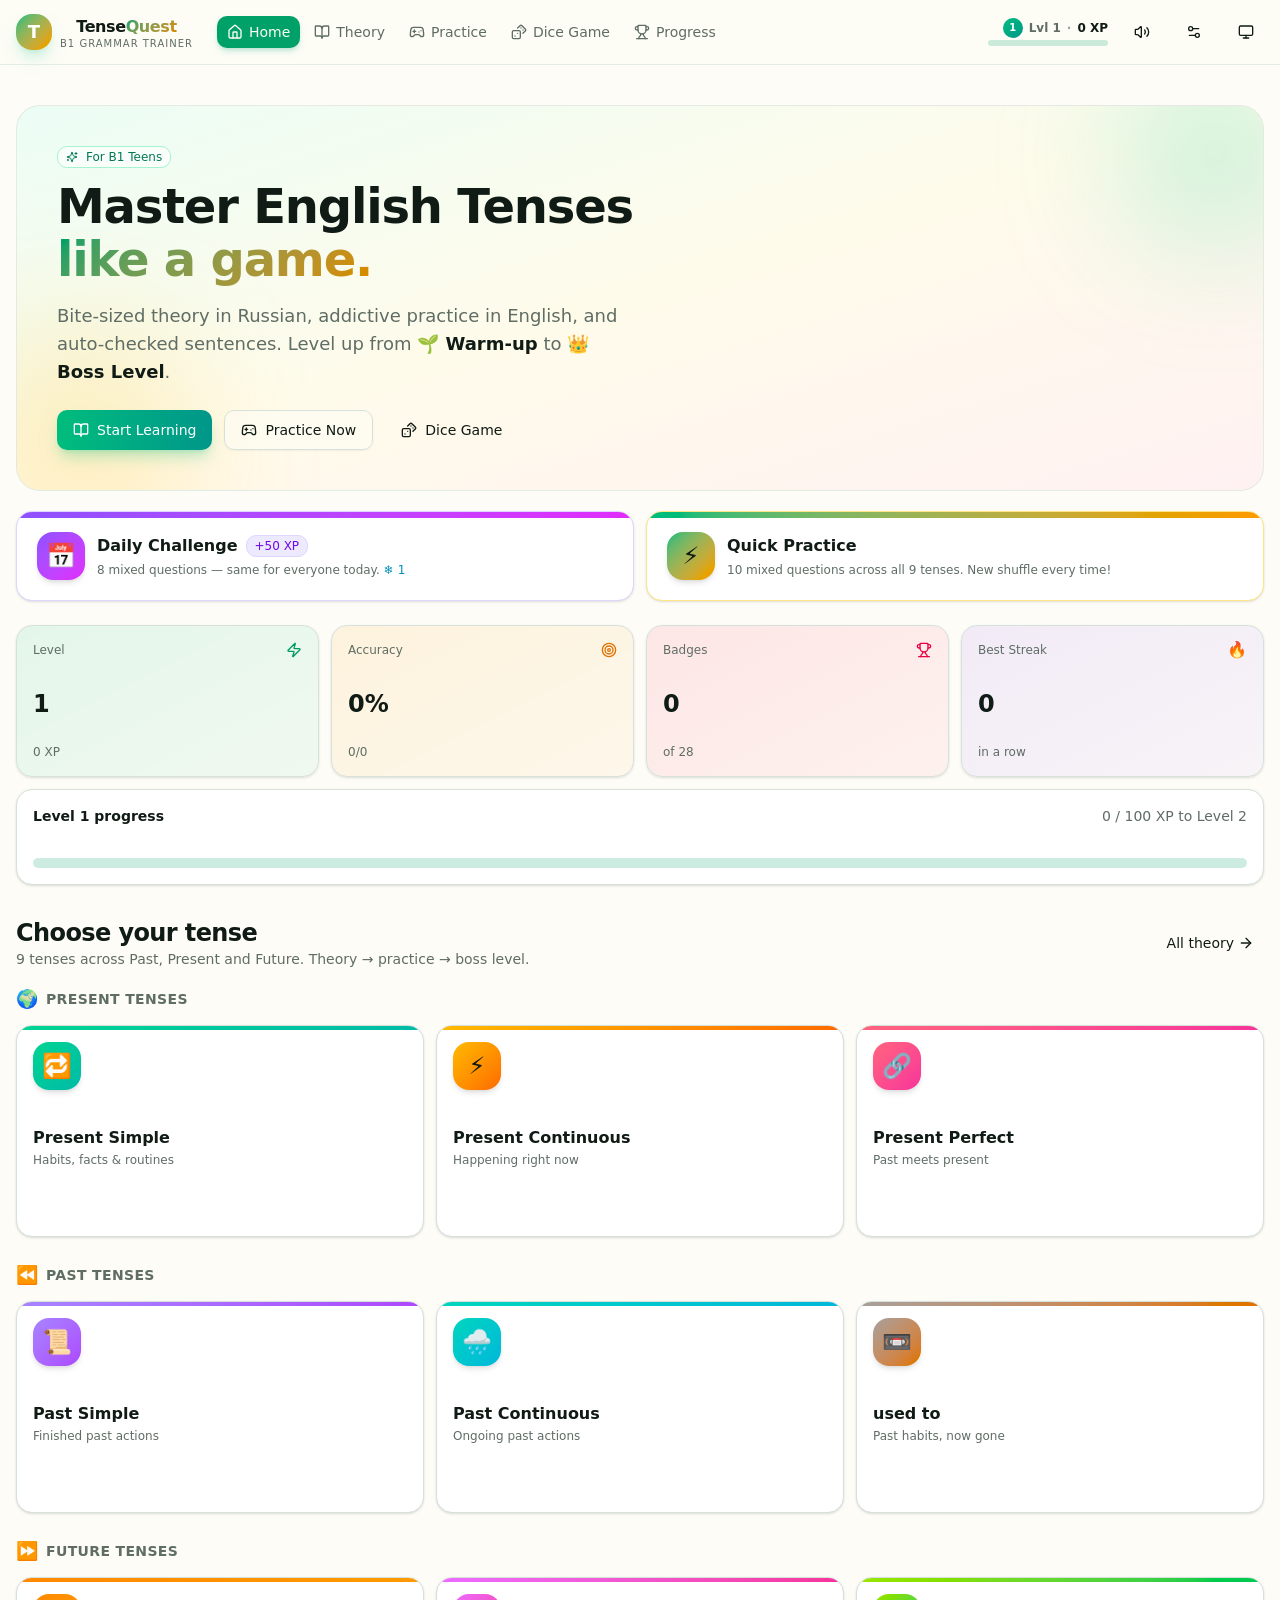
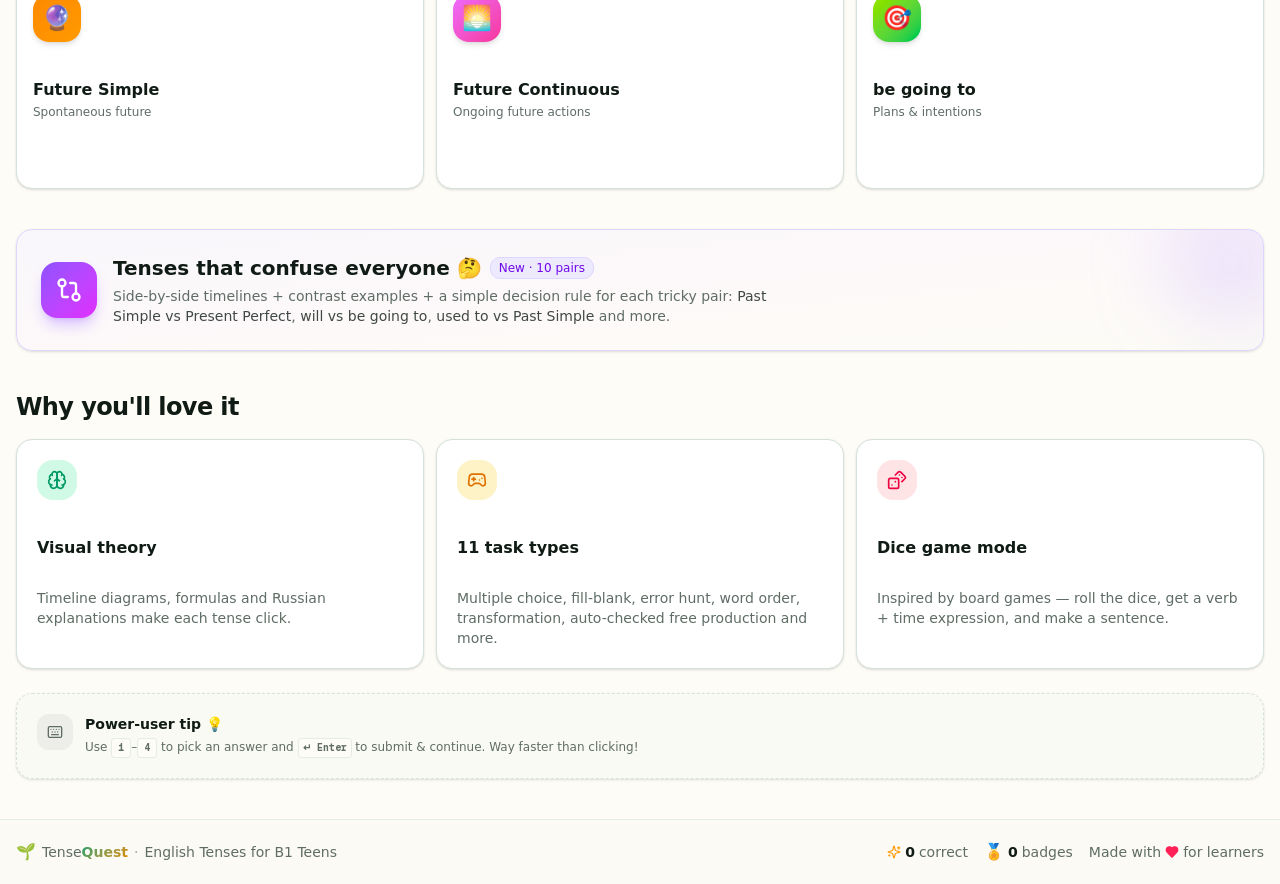
==== commit 918732bb: "fix(trainer): correct session logic, scoring and copy across the app - speech: stop gating TTS on th" ====
--- a/index.html
+++ b/index.html
@@ -1 +1 @@
-<!DOCTYPE html><!--o0VyH9d5Y_TMJkV_JHB_b--><html lang="en"><head><meta charSet="utf-8"/><meta name="viewport" content="width=device-width, initial-scale=1"/><link rel="preload" href="./_next/static/media/797e433ab948586e-s.p.29207c2f.woff2" as="font" crossorigin="" type="font/woff2"/><link rel="preload" href="./_next/static/media/caa3a2e1cccd8315-s.p.3b6cae6d.woff2" as="font" crossorigin="" type="font/woff2"/><link rel="stylesheet" href="./_next/static/chunks/34d933785a17edf3.css" data-precedence="next"/><link rel="stylesheet" href="./_next/static/chunks/2c1268f47add9b1d.css" data-precedence="next"/><link rel="preload" as="script" fetchPriority="low" href="./_next/static/chunks/58c60a5fa6b544da.js"/><script src="./_next/static/chunks/771dedee3f5e1621.js" async=""></script><script src="./_next/static/chunks/b14620cfbf6f2481.js" async=""></script><script src="./_next/static/chunks/turbopack-c2abc8c097c49e96.js" async=""></script><script src="./_next/static/chunks/5654e14ff4bbcf5d.js" async=""></script><script src="./_next/static/chunks/9b037825abf0abaf.js" async=""></script><script src="./_next/static/chunks/77d2792b7dba5e63.js" async=""></script><script src="./_next/static/chunks/ae710c575411c66e.js" async=""></script><meta name="next-size-adjust" content=""/><meta name="theme-color" media="(prefers-color-scheme: light)" content="#fdfbf6"/><meta name="theme-color" media="(prefers-color-scheme: dark)" content="#1a1d1c"/><title>TenseQuest — Master English Tenses</title><meta name="description" content="A gamified trainer for B1 teens to master English verb tenses: theory in Russian, practice in English, progressive difficulty, AI-checked sentences."/><meta name="author" content="TenseQuest"/><meta name="keywords" content="English tenses,B1 English,grammar trainer,Present Simple,Present Continuous,Present Perfect,Past Simple,Past Continuous,Future Simple,be going to,used to"/><meta property="og:title" content="TenseQuest — Master English Tenses"/><meta property="og:description" content="Gamified B1 tenses trainer for teens. Theory + practice + AI feedback."/><meta property="og:type" content="website"/><meta name="twitter:card" content="summary"/><meta name="twitter:title" content="TenseQuest — Master English Tenses"/><meta name="twitter:description" content="Gamified B1 tenses trainer for teens. Theory + practice + AI feedback."/><link rel="icon" href="./favicon.ico"/><script src="./_next/static/chunks/a6dad97d9634a72d.js" noModule=""></script></head><body class="geist_a71539c9-module__T19VSG__variable geist_mono_8d43a2aa-module__8Li5zG__variable antialiased bg-background text-foreground"><div hidden=""><!--$--><!--/$--></div><script>((a,b,c,d,e,f,g,h)=>{let i=document.documentElement,j=["light","dark"];function k(b){var c;(Array.isArray(a)?a:[a]).forEach(a=>{let c="class"===a,d=c&&f?e.map(a=>f[a]||a):e;c?(i.classList.remove(...d),i.classList.add(f&&f[b]?f[b]:b)):i.setAttribute(a,b)}),c=b,h&&j.includes(c)&&(i.style.colorScheme=c)}if(d)k(d);else try{let a=localStorage.getItem(b)||c,d=g&&"system"===a?window.matchMedia("(prefers-color-scheme: dark)").matches?"dark":"light":a;k(d)}catch(a){}})("class","theme","system",null,["light","dark"],null,true,true)</script><div class="flex min-h-screen flex-col bg-background"><header class="sticky top-0 z-50 w-full border-b border-border/60 bg-background/80 backdrop-blur-xl"><div class="mx-auto flex h-16 max-w-7xl items-center gap-3 px-4 sm:gap-4"><button class="flex items-center gap-2 shrink-0 group" aria-label="Go home"><div class="grid h-9 w-9 place-items-center rounded-xl bg-gradient-to-br from-emerald-500 to-amber-500 text-white shadow-lg shadow-emerald-500/20 transition-transform group-hover:scale-105"><span class="text-lg font-black">T</span></div><div class="hidden sm:block leading-none"><div class="text-base font-extrabold tracking-tight">Tense<span class="text-gradient">Quest</span></div><div class="text-[10px] uppercase tracking-widest text-muted-foreground">B1 Grammar Trainer</div></div></button><img src="./logo.png" alt="Интерактивная школа «МУДРО»" class="h-9 w-9 shrink-0 rounded-xl object-cover ring-1 ring-border/60 shadow-sm"/><nav class="hidden md:flex items-center gap-1 ml-2"><button data-slot="button" class="inline-flex items-center justify-center whitespace-nowrap text-sm disabled:pointer-events-none disabled:opacity-50 [&amp;_svg]:pointer-events-none [&amp;_svg:not([class*=&#x27;size-&#x27;])]:size-4 shrink-0 [&amp;_svg]:shrink-0 outline-none focus-visible:border-ring focus-visible:ring-ring/50 focus-visible:ring-[3px] aria-invalid:ring-destructive/20 dark:aria-invalid:ring-destructive/40 aria-invalid:border-destructive hover:bg-primary/90 h-8 rounded-md px-3 has-[&gt;svg]:px-2.5 gap-1.5 font-medium transition-all bg-primary text-primary-foreground shadow-md shadow-primary/20"><svg xmlns="http://www.w3.org/2000/svg" width="24" height="24" viewBox="0 0 24 24" fill="none" stroke="currentColor" stroke-width="2" stroke-linecap="round" stroke-linejoin="round" class="lucide lucide-house h-4 w-4" aria-hidden="true"><path d="M15 21v-8a1 1 0 0 0-1-1h-4a1 1 0 0 0-1 1v8"></path><path d="M3 10a2 2 0 0 1 .709-1.528l7-5.999a2 2 0 0 1 2.582 0l7 5.999A2 2 0 0 1 21 10v9a2 2 0 0 1-2 2H5a2 2 0 0 1-2-2z"></path></svg>Home</button><button data-slot="button" class="inline-flex items-center justify-center whitespace-nowrap text-sm disabled:pointer-events-none disabled:opacity-50 [&amp;_svg]:pointer-events-none [&amp;_svg:not([class*=&#x27;size-&#x27;])]:size-4 shrink-0 [&amp;_svg]:shrink-0 outline-none focus-visible:border-ring focus-visible:ring-ring/50 focus-visible:ring-[3px] aria-invalid:ring-destructive/20 dark:aria-invalid:ring-destructive/40 aria-invalid:border-destructive hover:bg-accent dark:hover:bg-accent/50 h-8 rounded-md px-3 has-[&gt;svg]:px-2.5 gap-1.5 font-medium transition-all text-muted-foreground hover:text-foreground"><svg xmlns="http://www.w3.org/2000/svg" width="24" height="24" viewBox="0 0 24 24" fill="none" stroke="currentColor" stroke-width="2" stroke-linecap="round" stroke-linejoin="round" class="lucide lucide-book-open h-4 w-4" aria-hidden="true"><path d="M12 7v14"></path><path d="M3 18a1 1 0 0 1-1-1V4a1 1 0 0 1 1-1h5a4 4 0 0 1 4 4 4 4 0 0 1 4-4h5a1 1 0 0 1 1 1v13a1 1 0 0 1-1 1h-6a3 3 0 0 0-3 3 3 3 0 0 0-3-3z"></path></svg>Theory</button><button data-slot="button" class="inline-flex items-center justify-center whitespace-nowrap text-sm disabled:pointer-events-none disabled:opacity-50 [&amp;_svg]:pointer-events-none [&amp;_svg:not([class*=&#x27;size-&#x27;])]:size-4 shrink-0 [&amp;_svg]:shrink-0 outline-none focus-visible:border-ring focus-visible:ring-ring/50 focus-visible:ring-[3px] aria-invalid:ring-destructive/20 dark:aria-invalid:ring-destructive/40 aria-invalid:border-destructive hover:bg-accent dark:hover:bg-accent/50 h-8 rounded-md px-3 has-[&gt;svg]:px-2.5 gap-1.5 font-medium transition-all text-muted-foreground hover:text-foreground"><svg xmlns="http://www.w3.org/2000/svg" width="24" height="24" viewBox="0 0 24 24" fill="none" stroke="currentColor" stroke-width="2" stroke-linecap="round" stroke-linejoin="round" class="lucide lucide-gamepad2 lucide-gamepad-2 h-4 w-4" aria-hidden="true"><line x1="6" x2="10" y1="11" y2="11"></line><line x1="8" x2="8" y1="9" y2="13"></line><line x1="15" x2="15.01" y1="12" y2="12"></line><line x1="18" x2="18.01" y1="10" y2="10"></line><path d="M17.32 5H6.68a4 4 0 0 0-3.978 3.59c-.006.052-.01.101-.017.152C2.604 9.416 2 14.456 2 16a3 3 0 0 0 3 3c1 0 1.5-.5 2-1l1.414-1.414A2 2 0 0 1 9.828 16h4.344a2 2 0 0 1 1.414.586L17 18c.5.5 1 1 2 1a3 3 0 0 0 3-3c0-1.545-.604-6.584-.685-7.258-.007-.05-.011-.1-.017-.151A4 4 0 0 0 17.32 5z"></path></svg>Practice</button><button data-slot="button" class="inline-flex items-center justify-center whitespace-nowrap text-sm disabled:pointer-events-none disabled:opacity-50 [&amp;_svg]:pointer-events-none [&amp;_svg:not([class*=&#x27;size-&#x27;])]:size-4 shrink-0 [&amp;_svg]:shrink-0 outline-none focus-visible:border-ring focus-visible:ring-ring/50 focus-visible:ring-[3px] aria-invalid:ring-destructive/20 dark:aria-invalid:ring-destructive/40 aria-invalid:border-destructive hover:bg-accent dark:hover:bg-accent/50 h-8 rounded-md px-3 has-[&gt;svg]:px-2.5 gap-1.5 font-medium transition-all text-muted-foreground hover:text-foreground"><svg xmlns="http://www.w3.org/2000/svg" width="24" height="24" viewBox="0 0 24 24" fill="none" stroke="currentColor" stroke-width="2" stroke-linecap="round" stroke-linejoin="round" class="lucide lucide-dices h-4 w-4" aria-hidden="true"><rect width="12" height="12" x="2" y="10" rx="2" ry="2"></rect><path d="m17.92 14 3.5-3.5a2.24 2.24 0 0 0 0-3l-5-4.92a2.24 2.24 0 0 0-3 0L10 6"></path><path d="M6 18h.01"></path><path d="M10 14h.01"></path><path d="M15 6h.01"></path><path d="M18 9h.01"></path></svg>Dice Game</button><button data-slot="button" class="inline-flex items-center justify-center whitespace-nowrap text-sm disabled:pointer-events-none disabled:opacity-50 [&amp;_svg]:pointer-events-none [&amp;_svg:not([class*=&#x27;size-&#x27;])]:size-4 shrink-0 [&amp;_svg]:shrink-0 outline-none focus-visible:border-ring focus-visible:ring-ring/50 focus-visible:ring-[3px] aria-invalid:ring-destructive/20 dark:aria-invalid:ring-destructive/40 aria-invalid:border-destructive hover:bg-accent dark:hover:bg-accent/50 h-8 rounded-md px-3 has-[&gt;svg]:px-2.5 gap-1.5 font-medium transition-all text-muted-foreground hover:text-foreground"><svg xmlns="http://www.w3.org/2000/svg" width="24" height="24" viewBox="0 0 24 24" fill="none" stroke="currentColor" stroke-width="2" stroke-linecap="round" stroke-linejoin="round" class="lucide lucide-trophy h-4 w-4" aria-hidden="true"><path d="M10 14.66v1.626a2 2 0 0 1-.976 1.696A5 5 0 0 0 7 21.978"></path><path d="M14 14.66v1.626a2 2 0 0 0 .976 1.696A5 5 0 0 1 17 21.978"></path><path d="M18 9h1.5a1 1 0 0 0 0-5H18"></path><path d="M4 22h16"></path><path d="M6 9a6 6 0 0 0 12 0V3a1 1 0 0 0-1-1H7a1 1 0 0 0-1 1z"></path><path d="M6 9H4.5a1 1 0 0 1 0-5H6"></path></svg>Progress</button></nav><div class="flex-1"></div><div class="hidden sm:flex flex-col items-end gap-0.5 min-w-[120px]"><div class="flex items-center gap-1.5 text-xs font-semibold"><span class="grid h-5 w-5 place-items-center rounded-md bg-gradient-to-br from-emerald-500 to-teal-600 text-[10px] text-white font-bold">1</span><span class="text-muted-foreground">Lvl <!-- -->1</span><span class="text-muted-foreground/60">·</span><span class="text-foreground">0<!-- --> XP</span></div><div aria-valuemax="100" aria-valuemin="0" role="progressbar" data-state="indeterminate" data-max="100" data-slot="progress" class="bg-primary/20 relative overflow-hidden rounded-full h-1.5 w-full"><div data-state="indeterminate" data-max="100" data-slot="progress-indicator" class="bg-primary h-full w-full flex-1 transition-all" style="transform:translateX(-100%)"></div></div></div><button data-slot="button" class="inline-flex items-center justify-center gap-2 whitespace-nowrap rounded-md text-sm font-medium transition-all disabled:pointer-events-none disabled:opacity-50 [&amp;_svg]:pointer-events-none [&amp;_svg:not([class*=&#x27;size-&#x27;])]:size-4 [&amp;_svg]:shrink-0 outline-none focus-visible:border-ring focus-visible:ring-ring/50 focus-visible:ring-[3px] aria-invalid:ring-destructive/20 dark:aria-invalid:ring-destructive/40 aria-invalid:border-destructive hover:bg-accent hover:text-accent-foreground dark:hover:bg-accent/50 size-9 shrink-0" aria-label="Mute sounds"><svg xmlns="http://www.w3.org/2000/svg" width="24" height="24" viewBox="0 0 24 24" fill="none" stroke="currentColor" stroke-width="2" stroke-linecap="round" stroke-linejoin="round" class="lucide lucide-volume2 lucide-volume-2 h-4 w-4" aria-hidden="true"><path d="M11 4.702a.705.705 0 0 0-1.203-.498L6.413 7.587A1.4 1.4 0 0 1 5.416 8H3a1 1 0 0 0-1 1v6a1 1 0 0 0 1 1h2.416a1.4 1.4 0 0 1 .997.413l3.383 3.384A.705.705 0 0 0 11 19.298z"></path><path d="M16 9a5 5 0 0 1 0 6"></path><path d="M19.364 18.364a9 9 0 0 0 0-12.728"></path></svg></button><button data-slot="button" class="inline-flex items-center justify-center gap-2 whitespace-nowrap rounded-md text-sm font-medium transition-all disabled:pointer-events-none disabled:opacity-50 [&amp;_svg]:pointer-events-none [&amp;_svg:not([class*=&#x27;size-&#x27;])]:size-4 [&amp;_svg]:shrink-0 outline-none focus-visible:border-ring focus-visible:ring-ring/50 focus-visible:ring-[3px] aria-invalid:ring-destructive/20 dark:aria-invalid:ring-destructive/40 aria-invalid:border-destructive hover:bg-accent hover:text-accent-foreground dark:hover:bg-accent/50 size-9 shrink-0" aria-label="Settings"><svg xmlns="http://www.w3.org/2000/svg" width="24" height="24" viewBox="0 0 24 24" fill="none" stroke="currentColor" stroke-width="2" stroke-linecap="round" stroke-linejoin="round" class="lucide lucide-settings2 lucide-settings-2 h-4 w-4" aria-hidden="true"><path d="M14 17H5"></path><path d="M19 7h-9"></path><circle cx="17" cy="17" r="3"></circle><circle cx="7" cy="7" r="3"></circle></svg></button><button data-slot="dropdown-menu-trigger" class="inline-flex items-center justify-center gap-2 whitespace-nowrap rounded-md text-sm font-medium transition-all disabled:pointer-events-none disabled:opacity-50 [&amp;_svg]:pointer-events-none [&amp;_svg:not([class*=&#x27;size-&#x27;])]:size-4 [&amp;_svg]:shrink-0 outline-none focus-visible:border-ring focus-visible:ring-ring/50 focus-visible:ring-[3px] aria-invalid:ring-destructive/20 dark:aria-invalid:ring-destructive/40 aria-invalid:border-destructive hover:bg-accent hover:text-accent-foreground dark:hover:bg-accent/50 size-9 shrink-0" aria-label="Toggle theme" type="button" id="radix-_R_4klfdb_" aria-haspopup="menu" aria-expanded="false" data-state="closed"><svg xmlns="http://www.w3.org/2000/svg" width="24" height="24" viewBox="0 0 24 24" fill="none" stroke="currentColor" stroke-width="2" stroke-linecap="round" stroke-linejoin="round" class="lucide lucide-monitor h-4 w-4" aria-hidden="true"><rect width="20" height="14" x="2" y="3" rx="2"></rect><line x1="8" x2="16" y1="21" y2="21"></line><line x1="12" x2="12" y1="17" y2="21"></line></svg></button></div><nav class="md:hidden flex items-center gap-1 overflow-x-auto px-3 pb-2 scrollbar-thin"><button data-slot="button" class="inline-flex items-center justify-center whitespace-nowrap text-sm transition-all disabled:pointer-events-none disabled:opacity-50 [&amp;_svg]:pointer-events-none [&amp;_svg:not([class*=&#x27;size-&#x27;])]:size-4 [&amp;_svg]:shrink-0 outline-none focus-visible:border-ring focus-visible:ring-ring/50 focus-visible:ring-[3px] aria-invalid:ring-destructive/20 dark:aria-invalid:ring-destructive/40 aria-invalid:border-destructive shadow-xs hover:bg-primary/90 h-8 rounded-md px-3 has-[&gt;svg]:px-2.5 gap-1.5 shrink-0 font-medium bg-primary text-primary-foreground"><svg xmlns="http://www.w3.org/2000/svg" width="24" height="24" viewBox="0 0 24 24" fill="none" stroke="currentColor" stroke-width="2" stroke-linecap="round" stroke-linejoin="round" class="lucide lucide-house h-4 w-4" aria-hidden="true"><path d="M15 21v-8a1 1 0 0 0-1-1h-4a1 1 0 0 0-1 1v8"></path><path d="M3 10a2 2 0 0 1 .709-1.528l7-5.999a2 2 0 0 1 2.582 0l7 5.999A2 2 0 0 1 21 10v9a2 2 0 0 1-2 2H5a2 2 0 0 1-2-2z"></path></svg>Home</button><button data-slot="button" class="inline-flex items-center justify-center whitespace-nowrap text-sm transition-all disabled:pointer-events-none disabled:opacity-50 [&amp;_svg]:pointer-events-none [&amp;_svg:not([class*=&#x27;size-&#x27;])]:size-4 [&amp;_svg]:shrink-0 outline-none focus-visible:border-ring focus-visible:ring-ring/50 focus-visible:ring-[3px] aria-invalid:ring-destructive/20 dark:aria-invalid:ring-destructive/40 aria-invalid:border-destructive hover:bg-accent hover:text-accent-foreground dark:hover:bg-accent/50 h-8 rounded-md px-3 has-[&gt;svg]:px-2.5 gap-1.5 shrink-0 font-medium text-muted-foreground"><svg xmlns="http://www.w3.org/2000/svg" width="24" height="24" viewBox="0 0 24 24" fill="none" stroke="currentColor" stroke-width="2" stroke-linecap="round" stroke-linejoin="round" class="lucide lucide-book-open h-4 w-4" aria-hidden="true"><path d="M12 7v14"></path><path d="M3 18a1 1 0 0 1-1-1V4a1 1 0 0 1 1-1h5a4 4 0 0 1 4 4 4 4 0 0 1 4-4h5a1 1 0 0 1 1 1v13a1 1 0 0 1-1 1h-6a3 3 0 0 0-3 3 3 3 0 0 0-3-3z"></path></svg>Theory</button><button data-slot="button" class="inline-flex items-center justify-center whitespace-nowrap text-sm transition-all disabled:pointer-events-none disabled:opacity-50 [&amp;_svg]:pointer-events-none [&amp;_svg:not([class*=&#x27;size-&#x27;])]:size-4 [&amp;_svg]:shrink-0 outline-none focus-visible:border-ring focus-visible:ring-ring/50 focus-visible:ring-[3px] aria-invalid:ring-destructive/20 dark:aria-invalid:ring-destructive/40 aria-invalid:border-destructive hover:bg-accent hover:text-accent-foreground dark:hover:bg-accent/50 h-8 rounded-md px-3 has-[&gt;svg]:px-2.5 gap-1.5 shrink-0 font-medium text-muted-foreground"><svg xmlns="http://www.w3.org/2000/svg" width="24" height="24" viewBox="0 0 24 24" fill="none" stroke="currentColor" stroke-width="2" stroke-linecap="round" stroke-linejoin="round" class="lucide lucide-gamepad2 lucide-gamepad-2 h-4 w-4" aria-hidden="true"><line x1="6" x2="10" y1="11" y2="11"></line><line x1="8" x2="8" y1="9" y2="13"></line><line x1="15" x2="15.01" y1="12" y2="12"></line><line x1="18" x2="18.01" y1="10" y2="10"></line><path d="M17.32 5H6.68a4 4 0 0 0-3.978 3.59c-.006.052-.01.101-.017.152C2.604 9.416 2 14.456 2 16a3 3 0 0 0 3 3c1 0 1.5-.5 2-1l1.414-1.414A2 2 0 0 1 9.828 16h4.344a2 2 0 0 1 1.414.586L17 18c.5.5 1 1 2 1a3 3 0 0 0 3-3c0-1.545-.604-6.584-.685-7.258-.007-.05-.011-.1-.017-.151A4 4 0 0 0 17.32 5z"></path></svg>Practice</button><button data-slot="button" class="inline-flex items-center justify-center whitespace-nowrap text-sm transition-all disabled:pointer-events-none disabled:opacity-50 [&amp;_svg]:pointer-events-none [&amp;_svg:not([class*=&#x27;size-&#x27;])]:size-4 [&amp;_svg]:shrink-0 outline-none focus-visible:border-ring focus-visible:ring-ring/50 focus-visible:ring-[3px] aria-invalid:ring-destructive/20 dark:aria-invalid:ring-destructive/40 aria-invalid:border-destructive hover:bg-accent hover:text-accent-foreground dark:hover:bg-accent/50 h-8 rounded-md px-3 has-[&gt;svg]:px-2.5 gap-1.5 shrink-0 font-medium text-muted-foreground"><svg xmlns="http://www.w3.org/2000/svg" width="24" height="24" viewBox="0 0 24 24" fill="none" stroke="currentColor" stroke-width="2" stroke-linecap="round" stroke-linejoin="round" class="lucide lucide-dices h-4 w-4" aria-hidden="true"><rect width="12" height="12" x="2" y="10" rx="2" ry="2"></rect><path d="m17.92 14 3.5-3.5a2.24 2.24 0 0 0 0-3l-5-4.92a2.24 2.24 0 0 0-3 0L10 6"></path><path d="M6 18h.01"></path><path d="M10 14h.01"></path><path d="M15 6h.01"></path><path d="M18 9h.01"></path></svg>Dice Game</button><button data-slot="button" class="inline-flex items-center justify-center whitespace-nowrap text-sm transition-all disabled:pointer-events-none disabled:opacity-50 [&amp;_svg]:pointer-events-none [&amp;_svg:not([class*=&#x27;size-&#x27;])]:size-4 [&amp;_svg]:shrink-0 outline-none focus-visible:border-ring focus-visible:ring-ring/50 focus-visible:ring-[3px] aria-invalid:ring-destructive/20 dark:aria-invalid:ring-destructive/40 aria-invalid:border-destructive hover:bg-accent hover:text-accent-foreground dark:hover:bg-accent/50 h-8 rounded-md px-3 has-[&gt;svg]:px-2.5 gap-1.5 shrink-0 font-medium text-muted-foreground"><svg xmlns="http://www.w3.org/2000/svg" width="24" height="24" viewBox="0 0 24 24" fill="none" stroke="currentColor" stroke-width="2" stroke-linecap="round" stroke-linejoin="round" class="lucide lucide-trophy h-4 w-4" aria-hidden="true"><path d="M10 14.66v1.626a2 2 0 0 1-.976 1.696A5 5 0 0 0 7 21.978"></path><path d="M14 14.66v1.626a2 2 0 0 0 .976 1.696A5 5 0 0 1 17 21.978"></path><path d="M18 9h1.5a1 1 0 0 0 0-5H18"></path><path d="M4 22h16"></path><path d="M6 9a6 6 0 0 0 12 0V3a1 1 0 0 0-1-1H7a1 1 0 0 0-1 1z"></path><path d="M6 9H4.5a1 1 0 0 1 0-5H6"></path></svg>Progress</button></nav></header><main class="flex-1"><div style="opacity:0;transform:translateY(8px)"><div class="mx-auto max-w-7xl px-4 py-6 sm:py-10"><section class="relative overflow-hidden rounded-3xl border border-border/60 bg-gradient-to-br from-emerald-50 via-amber-50 to-rose-50 p-6 sm:p-10 dark:from-emerald-950/40 dark:via-amber-950/30 dark:to-rose-950/30"><div class="absolute -right-12 -top-12 h-48 w-48 rounded-full bg-emerald-400/20 blur-3xl animate-float"></div><div class="absolute -bottom-16 -left-12 h-56 w-56 rounded-full bg-amber-400/20 blur-3xl animate-float" style="animation-delay:1.5s"></div><div class="relative"><div style="opacity:0;transform:translateY(12px)"><span data-slot="badge" class="inline-flex items-center justify-center rounded-md border px-2 py-0.5 text-xs font-medium w-fit whitespace-nowrap shrink-0 [&amp;&gt;svg]:size-3 gap-1 [&amp;&gt;svg]:pointer-events-none focus-visible:border-ring focus-visible:ring-ring/50 focus-visible:ring-[3px] aria-invalid:ring-destructive/20 dark:aria-invalid:ring-destructive/40 aria-invalid:border-destructive transition-[color,box-shadow] overflow-hidden [a&amp;]:hover:bg-primary/90 mb-3 bg-white/70 text-emerald-700 border-emerald-200 dark:bg-emerald-950/50 dark:text-emerald-300 dark:border-emerald-800"><svg xmlns="http://www.w3.org/2000/svg" width="24" height="24" viewBox="0 0 24 24" fill="none" stroke="currentColor" stroke-width="2" stroke-linecap="round" stroke-linejoin="round" class="lucide lucide-sparkles h-3 w-3 mr-1" aria-hidden="true"><path d="M9.937 15.5A2 2 0 0 0 8.5 14.063l-6.135-1.582a.5.5 0 0 1 0-.962L8.5 9.936A2 2 0 0 0 9.937 8.5l1.582-6.135a.5.5 0 0 1 .963 0L14.063 8.5A2 2 0 0 0 15.5 9.937l6.135 1.581a.5.5 0 0 1 0 .964L15.5 14.063a2 2 0 0 0-1.437 1.437l-1.582 6.135a.5.5 0 0 1-.963 0z"></path><path d="M20 3v4"></path><path d="M22 5h-4"></path><path d="M4 17v2"></path><path d="M5 18H3"></path></svg> For B1 Teens</span><h1 class="text-3xl sm:text-5xl font-black tracking-tight leading-[1.1]">Master English Tenses<br/><span class="text-gradient">like a game.</span></h1><p class="mt-4 max-w-xl text-base sm:text-lg text-muted-foreground">Bite-sized theory in Russian, addictive practice in English, and AI-checked sentences. Level up from <span class="font-semibold text-foreground">🌱 Warm-up</span> to<!-- --> <span class="font-semibold text-foreground">👑 Boss Level</span>.</p><div class="mt-6 flex flex-wrap gap-3"><button data-slot="button" class="inline-flex items-center justify-center whitespace-nowrap text-sm font-medium transition-all disabled:pointer-events-none disabled:opacity-50 [&amp;_svg]:pointer-events-none [&amp;_svg:not([class*=&#x27;size-&#x27;])]:size-4 shrink-0 [&amp;_svg]:shrink-0 outline-none focus-visible:border-ring focus-visible:ring-ring/50 focus-visible:ring-[3px] aria-invalid:ring-destructive/20 dark:aria-invalid:ring-destructive/40 aria-invalid:border-destructive hover:bg-primary/90 h-10 rounded-md px-6 has-[&gt;svg]:px-4 gap-2 bg-gradient-to-r from-emerald-500 to-teal-600 hover:from-emerald-600 hover:to-teal-700 text-white shadow-lg shadow-emerald-500/25"><svg xmlns="http://www.w3.org/2000/svg" width="24" height="24" viewBox="0 0 24 24" fill="none" stroke="currentColor" stroke-width="2" stroke-linecap="round" stroke-linejoin="round" class="lucide lucide-book-open h-5 w-5" aria-hidden="true"><path d="M12 7v14"></path><path d="M3 18a1 1 0 0 1-1-1V4a1 1 0 0 1 1-1h5a4 4 0 0 1 4 4 4 4 0 0 1 4-4h5a1 1 0 0 1 1 1v13a1 1 0 0 1-1 1h-6a3 3 0 0 0-3 3 3 3 0 0 0-3-3z"></path></svg> Start Learning</button><button data-slot="button" class="inline-flex items-center justify-center whitespace-nowrap text-sm font-medium transition-all disabled:pointer-events-none disabled:opacity-50 [&amp;_svg]:pointer-events-none [&amp;_svg:not([class*=&#x27;size-&#x27;])]:size-4 shrink-0 [&amp;_svg]:shrink-0 outline-none focus-visible:border-ring focus-visible:ring-ring/50 focus-visible:ring-[3px] aria-invalid:ring-destructive/20 dark:aria-invalid:ring-destructive/40 aria-invalid:border-destructive border shadow-xs hover:bg-accent hover:text-accent-foreground dark:bg-input/30 dark:border-input dark:hover:bg-input/50 h-10 rounded-md px-6 has-[&gt;svg]:px-4 gap-2 bg-background/60 backdrop-blur"><svg xmlns="http://www.w3.org/2000/svg" width="24" height="24" viewBox="0 0 24 24" fill="none" stroke="currentColor" stroke-width="2" stroke-linecap="round" stroke-linejoin="round" class="lucide lucide-gamepad2 lucide-gamepad-2 h-5 w-5" aria-hidden="true"><line x1="6" x2="10" y1="11" y2="11"></line><line x1="8" x2="8" y1="9" y2="13"></line><line x1="15" x2="15.01" y1="12" y2="12"></line><line x1="18" x2="18.01" y1="10" y2="10"></line><path d="M17.32 5H6.68a4 4 0 0 0-3.978 3.59c-.006.052-.01.101-.017.152C2.604 9.416 2 14.456 2 16a3 3 0 0 0 3 3c1 0 1.5-.5 2-1l1.414-1.414A2 2 0 0 1 9.828 16h4.344a2 2 0 0 1 1.414.586L17 18c.5.5 1 1 2 1a3 3 0 0 0 3-3c0-1.545-.604-6.584-.685-7.258-.007-.05-.011-.1-.017-.151A4 4 0 0 0 17.32 5z"></path></svg> Practice Now</button><button data-slot="button" class="inline-flex items-center justify-center whitespace-nowrap text-sm font-medium transition-all disabled:pointer-events-none disabled:opacity-50 [&amp;_svg]:pointer-events-none [&amp;_svg:not([class*=&#x27;size-&#x27;])]:size-4 shrink-0 [&amp;_svg]:shrink-0 outline-none focus-visible:border-ring focus-visible:ring-ring/50 focus-visible:ring-[3px] aria-invalid:ring-destructive/20 dark:aria-invalid:ring-destructive/40 aria-invalid:border-destructive hover:bg-accent hover:text-accent-foreground dark:hover:bg-accent/50 h-10 rounded-md px-6 has-[&gt;svg]:px-4 gap-2"><svg xmlns="http://www.w3.org/2000/svg" width="24" height="24" viewBox="0 0 24 24" fill="none" stroke="currentColor" stroke-width="2" stroke-linecap="round" stroke-linejoin="round" class="lucide lucide-dices h-5 w-5" aria-hidden="true"><rect width="12" height="12" x="2" y="10" rx="2" ry="2"></rect><path d="m17.92 14 3.5-3.5a2.24 2.24 0 0 0 0-3l-5-4.92a2.24 2.24 0 0 0-3 0L10 6"></path><path d="M6 18h.01"></path><path d="M10 14h.01"></path><path d="M15 6h.01"></path><path d="M18 9h.01"></path></svg> Dice Game</button></div></div></div></section><section class="mt-5 grid grid-cols-1 sm:grid-cols-2 gap-3"><button class="group text-left" tabindex="0" style="opacity:0;transform:translateY(8px)"><div data-slot="card" class="bg-card text-card-foreground flex flex-col gap-6 rounded-xl border shadow-sm relative overflow-hidden p-5 h-full border-violet-200 dark:border-violet-800/60 transition-shadow hover:shadow-xl hover:shadow-violet-500/15"><div class="absolute inset-x-0 top-0 h-1.5 bg-gradient-to-r from-violet-500 to-fuchsia-500"></div><div class="flex items-center gap-3"><div class="grid h-12 w-12 shrink-0 place-items-center rounded-xl bg-gradient-to-br from-violet-500 to-fuchsia-500 text-2xl shadow-md animate-float">📅</div><div class="flex-1 min-w-0"><div class="flex items-center gap-2 flex-wrap"><span class="font-bold text-base">Daily Challenge</span><span data-slot="badge" class="inline-flex items-center justify-center rounded-md border px-2 py-0.5 text-xs font-medium w-fit whitespace-nowrap shrink-0 [&amp;&gt;svg]:size-3 gap-1 [&amp;&gt;svg]:pointer-events-none focus-visible:border-ring focus-visible:ring-ring/50 focus-visible:ring-[3px] aria-invalid:ring-destructive/20 dark:aria-invalid:ring-destructive/40 aria-invalid:border-destructive transition-[color,box-shadow] overflow-hidden [a&amp;]:hover:bg-primary/90 bg-violet-100 text-violet-700 border-violet-200 dark:bg-violet-950/60 dark:text-violet-300">+50 XP</span></div><p class="text-xs text-muted-foreground mt-1">8 mixed questions — same for everyone today.</p></div><svg xmlns="http://www.w3.org/2000/svg" width="24" height="24" viewBox="0 0 24 24" fill="none" stroke="currentColor" stroke-width="2" stroke-linecap="round" stroke-linejoin="round" class="lucide lucide-arrow-right h-5 w-5 text-violet-400 opacity-0 group-hover:opacity-100 group-hover:translate-x-1 transition-all" aria-hidden="true"><path d="M5 12h14"></path><path d="m12 5 7 7-7 7"></path></svg></div></div></button><button class="group text-left" tabindex="0" style="opacity:0;transform:translateY(8px)"><div data-slot="card" class="bg-card text-card-foreground flex flex-col gap-6 rounded-xl border shadow-sm relative overflow-hidden p-5 h-full border-amber-200 dark:border-amber-800/60 transition-shadow hover:shadow-xl hover:shadow-amber-500/15"><div class="absolute inset-x-0 top-0 h-1.5 bg-gradient-to-r from-emerald-500 to-amber-500"></div><div class="flex items-center gap-3"><div class="grid h-12 w-12 shrink-0 place-items-center rounded-xl bg-gradient-to-br from-emerald-500 to-amber-500 text-2xl shadow-md">⚡</div><div class="flex-1 min-w-0"><div class="flex items-center gap-2 flex-wrap"><span class="font-bold text-base">Quick Practice</span></div><p class="text-xs text-muted-foreground mt-1">10 mixed questions across all 9 tenses.<!-- --> New shuffle every time!</p></div><svg xmlns="http://www.w3.org/2000/svg" width="24" height="24" viewBox="0 0 24 24" fill="none" stroke="currentColor" stroke-width="2" stroke-linecap="round" stroke-linejoin="round" class="lucide lucide-arrow-right h-5 w-5 text-amber-400 opacity-0 group-hover:opacity-100 group-hover:translate-x-1 transition-all" aria-hidden="true"><path d="M5 12h14"></path><path d="m12 5 7 7-7 7"></path></svg></div></div></button></section><section class="mt-6 grid grid-cols-2 sm:grid-cols-4 gap-3"><div data-slot="card" class="flex flex-col gap-6 rounded-xl border shadow-sm p-4 bg-gradient-to-br from-emerald-500/10 to-emerald-500/5 text-emerald-600 dark:text-emerald-400"><div class="flex items-center justify-between"><span class="text-xs font-medium text-muted-foreground">Level</span><svg xmlns="http://www.w3.org/2000/svg" width="24" height="24" viewBox="0 0 24 24" fill="none" stroke="currentColor" stroke-width="2" stroke-linecap="round" stroke-linejoin="round" class="lucide lucide-zap h-4 w-4" aria-hidden="true"><path d="M4 14a1 1 0 0 1-.78-1.63l9.9-10.2a.5.5 0 0 1 .86.46l-1.92 6.02A1 1 0 0 0 13 10h7a1 1 0 0 1 .78 1.63l-9.9 10.2a.5.5 0 0 1-.86-.46l1.92-6.02A1 1 0 0 0 11 14z"></path></svg></div><div class="mt-1.5 text-2xl font-black text-foreground">1</div><div class="text-xs text-muted-foreground">0 XP</div></div><div data-slot="card" class="flex flex-col gap-6 rounded-xl border shadow-sm p-4 bg-gradient-to-br from-amber-500/10 to-amber-500/5 text-amber-600 dark:text-amber-400"><div class="flex items-center justify-between"><span class="text-xs font-medium text-muted-foreground">Accuracy</span><svg xmlns="http://www.w3.org/2000/svg" width="24" height="24" viewBox="0 0 24 24" fill="none" stroke="currentColor" stroke-width="2" stroke-linecap="round" stroke-linejoin="round" class="lucide lucide-target h-4 w-4" aria-hidden="true"><circle cx="12" cy="12" r="10"></circle><circle cx="12" cy="12" r="6"></circle><circle cx="12" cy="12" r="2"></circle></svg></div><div class="mt-1.5 text-2xl font-black text-foreground">0%</div><div class="text-xs text-muted-foreground">0/0</div></div><div data-slot="card" class="flex flex-col gap-6 rounded-xl border shadow-sm p-4 bg-gradient-to-br from-rose-500/10 to-rose-500/5 text-rose-600 dark:text-rose-400"><div class="flex items-center justify-between"><span class="text-xs font-medium text-muted-foreground">Badges</span><svg xmlns="http://www.w3.org/2000/svg" width="24" height="24" viewBox="0 0 24 24" fill="none" stroke="currentColor" stroke-width="2" stroke-linecap="round" stroke-linejoin="round" class="lucide lucide-trophy h-4 w-4" aria-hidden="true"><path d="M10 14.66v1.626a2 2 0 0 1-.976 1.696A5 5 0 0 0 7 21.978"></path><path d="M14 14.66v1.626a2 2 0 0 0 .976 1.696A5 5 0 0 1 17 21.978"></path><path d="M18 9h1.5a1 1 0 0 0 0-5H18"></path><path d="M4 22h16"></path><path d="M6 9a6 6 0 0 0 12 0V3a1 1 0 0 0-1-1H7a1 1 0 0 0-1 1z"></path><path d="M6 9H4.5a1 1 0 0 1 0-5H6"></path></svg></div><div class="mt-1.5 text-2xl font-black text-foreground">0</div><div class="text-xs text-muted-foreground">of 28</div></div><div data-slot="card" class="flex flex-col gap-6 rounded-xl border shadow-sm p-4 bg-gradient-to-br from-violet-500/10 to-violet-500/5 text-violet-600 dark:text-violet-400"><div class="flex items-center justify-between"><span class="text-xs font-medium text-muted-foreground">Best Streak</span><span class="text-base leading-none">🔥</span></div><div class="mt-1.5 text-2xl font-black text-foreground">0</div><div class="text-xs text-muted-foreground">in a row</div></div></section><div data-slot="card" class="bg-card text-card-foreground flex flex-col gap-6 rounded-xl border shadow-sm mt-3 p-4"><div class="flex items-center justify-between text-sm mb-2"><span class="font-semibold">Level <!-- -->1<!-- --> progress</span><span class="text-muted-foreground">0<!-- --> / <!-- -->100<!-- --> XP to Level <!-- -->2</span></div><div aria-valuemax="100" aria-valuemin="0" role="progressbar" data-state="indeterminate" data-max="100" data-slot="progress" class="bg-primary/20 relative w-full overflow-hidden rounded-full h-2.5"><div data-state="indeterminate" data-max="100" data-slot="progress-indicator" class="bg-primary h-full w-full flex-1 transition-all" style="transform:translateX(-100%)"></div></div></div><section class="mt-8"><div class="flex items-center justify-between mb-4"><div><h2 class="text-xl sm:text-2xl font-bold tracking-tight">Choose your tense</h2><p class="text-sm text-muted-foreground">9 tenses across Past, Present and Future. Theory → practice → boss level.</p></div><button data-slot="button" class="items-center justify-center whitespace-nowrap text-sm font-medium transition-all disabled:pointer-events-none disabled:opacity-50 [&amp;_svg]:pointer-events-none [&amp;_svg:not([class*=&#x27;size-&#x27;])]:size-4 shrink-0 [&amp;_svg]:shrink-0 outline-none focus-visible:border-ring focus-visible:ring-ring/50 focus-visible:ring-[3px] aria-invalid:ring-destructive/20 dark:aria-invalid:ring-destructive/40 aria-invalid:border-destructive hover:bg-accent hover:text-accent-foreground dark:hover:bg-accent/50 h-8 rounded-md px-3 has-[&gt;svg]:px-2.5 hidden sm:flex gap-1">All theory <svg xmlns="http://www.w3.org/2000/svg" width="24" height="24" viewBox="0 0 24 24" fill="none" stroke="currentColor" stroke-width="2" stroke-linecap="round" stroke-linejoin="round" class="lucide lucide-arrow-right h-4 w-4" aria-hidden="true"><path d="M5 12h14"></path><path d="m12 5 7 7-7 7"></path></svg></button></div><div class="space-y-6"><div><div class="mb-3 flex items-center gap-2"><span class="text-lg">🌍</span><h3 class="font-semibold text-sm uppercase tracking-wide text-muted-foreground">Present Tenses</h3></div><div class="grid grid-cols-1 sm:grid-cols-2 lg:grid-cols-3 gap-3"><button class="group relative text-left" tabindex="0"><div data-slot="card" class="bg-card text-card-foreground flex flex-col gap-6 rounded-xl border shadow-sm relative overflow-hidden p-4 h-full transition-shadow hover:shadow-xl hover:shadow-primary/10"><div class="absolute inset-x-0 top-0 h-1 bg-gradient-to-r from-emerald-400 to-teal-500"></div><div class="flex items-start justify-between"><div class="grid h-12 w-12 place-items-center rounded-xl bg-gradient-to-br text-2xl shadow-md from-emerald-400 to-teal-500">🔁</div></div><div class="mt-3"><div class="font-bold text-base">Present Simple</div><div class="text-xs text-muted-foreground mt-0.5">Habits, facts &amp; routines</div></div><div class="mt-3 flex items-center gap-1 text-xs font-semibold text-primary opacity-0 group-hover:opacity-100 transition-opacity">Start <svg xmlns="http://www.w3.org/2000/svg" width="24" height="24" viewBox="0 0 24 24" fill="none" stroke="currentColor" stroke-width="2" stroke-linecap="round" stroke-linejoin="round" class="lucide lucide-arrow-right h-3 w-3" aria-hidden="true"><path d="M5 12h14"></path><path d="m12 5 7 7-7 7"></path></svg></div></div></button><button class="group relative text-left" tabindex="0"><div data-slot="card" class="bg-card text-card-foreground flex flex-col gap-6 rounded-xl border shadow-sm relative overflow-hidden p-4 h-full transition-shadow hover:shadow-xl hover:shadow-primary/10"><div class="absolute inset-x-0 top-0 h-1 bg-gradient-to-r from-amber-400 to-orange-500"></div><div class="flex items-start justify-between"><div class="grid h-12 w-12 place-items-center rounded-xl bg-gradient-to-br text-2xl shadow-md from-amber-400 to-orange-500">⚡</div></div><div class="mt-3"><div class="font-bold text-base">Present Continuous</div><div class="text-xs text-muted-foreground mt-0.5">Happening right now</div></div><div class="mt-3 flex items-center gap-1 text-xs font-semibold text-primary opacity-0 group-hover:opacity-100 transition-opacity">Start <svg xmlns="http://www.w3.org/2000/svg" width="24" height="24" viewBox="0 0 24 24" fill="none" stroke="currentColor" stroke-width="2" stroke-linecap="round" stroke-linejoin="round" class="lucide lucide-arrow-right h-3 w-3" aria-hidden="true"><path d="M5 12h14"></path><path d="m12 5 7 7-7 7"></path></svg></div></div></button><button class="group relative text-left" tabindex="0"><div data-slot="card" class="bg-card text-card-foreground flex flex-col gap-6 rounded-xl border shadow-sm relative overflow-hidden p-4 h-full transition-shadow hover:shadow-xl hover:shadow-primary/10"><div class="absolute inset-x-0 top-0 h-1 bg-gradient-to-r from-rose-400 to-pink-500"></div><div class="flex items-start justify-between"><div class="grid h-12 w-12 place-items-center rounded-xl bg-gradient-to-br text-2xl shadow-md from-rose-400 to-pink-500">🔗</div></div><div class="mt-3"><div class="font-bold text-base">Present Perfect</div><div class="text-xs text-muted-foreground mt-0.5">Past meets present</div></div><div class="mt-3 flex items-center gap-1 text-xs font-semibold text-primary opacity-0 group-hover:opacity-100 transition-opacity">Start <svg xmlns="http://www.w3.org/2000/svg" width="24" height="24" viewBox="0 0 24 24" fill="none" stroke="currentColor" stroke-width="2" stroke-linecap="round" stroke-linejoin="round" class="lucide lucide-arrow-right h-3 w-3" aria-hidden="true"><path d="M5 12h14"></path><path d="m12 5 7 7-7 7"></path></svg></div></div></button></div></div><div><div class="mb-3 flex items-center gap-2"><span class="text-lg">⏪</span><h3 class="font-semibold text-sm uppercase tracking-wide text-muted-foreground">Past Tenses</h3></div><div class="grid grid-cols-1 sm:grid-cols-2 lg:grid-cols-3 gap-3"><button class="group relative text-left" tabindex="0"><div data-slot="card" class="bg-card text-card-foreground flex flex-col gap-6 rounded-xl border shadow-sm relative overflow-hidden p-4 h-full transition-shadow hover:shadow-xl hover:shadow-primary/10"><div class="absolute inset-x-0 top-0 h-1 bg-gradient-to-r from-violet-400 to-purple-500"></div><div class="flex items-start justify-between"><div class="grid h-12 w-12 place-items-center rounded-xl bg-gradient-to-br text-2xl shadow-md from-violet-400 to-purple-500">📜</div></div><div class="mt-3"><div class="font-bold text-base">Past Simple</div><div class="text-xs text-muted-foreground mt-0.5">Finished past actions</div></div><div class="mt-3 flex items-center gap-1 text-xs font-semibold text-primary opacity-0 group-hover:opacity-100 transition-opacity">Start <svg xmlns="http://www.w3.org/2000/svg" width="24" height="24" viewBox="0 0 24 24" fill="none" stroke="currentColor" stroke-width="2" stroke-linecap="round" stroke-linejoin="round" class="lucide lucide-arrow-right h-3 w-3" aria-hidden="true"><path d="M5 12h14"></path><path d="m12 5 7 7-7 7"></path></svg></div></div></button><button class="group relative text-left" tabindex="0"><div data-slot="card" class="bg-card text-card-foreground flex flex-col gap-6 rounded-xl border shadow-sm relative overflow-hidden p-4 h-full transition-shadow hover:shadow-xl hover:shadow-primary/10"><div class="absolute inset-x-0 top-0 h-1 bg-gradient-to-r from-teal-400 to-cyan-500"></div><div class="flex items-start justify-between"><div class="grid h-12 w-12 place-items-center rounded-xl bg-gradient-to-br text-2xl shadow-md from-teal-400 to-cyan-500">🌧️</div></div><div class="mt-3"><div class="font-bold text-base">Past Continuous</div><div class="text-xs text-muted-foreground mt-0.5">Ongoing past actions</div></div><div class="mt-3 flex items-center gap-1 text-xs font-semibold text-primary opacity-0 group-hover:opacity-100 transition-opacity">Start <svg xmlns="http://www.w3.org/2000/svg" width="24" height="24" viewBox="0 0 24 24" fill="none" stroke="currentColor" stroke-width="2" stroke-linecap="round" stroke-linejoin="round" class="lucide lucide-arrow-right h-3 w-3" aria-hidden="true"><path d="M5 12h14"></path><path d="m12 5 7 7-7 7"></path></svg></div></div></button><button class="group relative text-left" tabindex="0"><div data-slot="card" class="bg-card text-card-foreground flex flex-col gap-6 rounded-xl border shadow-sm relative overflow-hidden p-4 h-full transition-shadow hover:shadow-xl hover:shadow-primary/10"><div class="absolute inset-x-0 top-0 h-1 bg-gradient-to-r from-stone-400 to-amber-600"></div><div class="flex items-start justify-between"><div class="grid h-12 w-12 place-items-center rounded-xl bg-gradient-to-br text-2xl shadow-md from-stone-400 to-amber-600">📼</div></div><div class="mt-3"><div class="font-bold text-base">used to</div><div class="text-xs text-muted-foreground mt-0.5">Past habits, now gone</div></div><div class="mt-3 flex items-center gap-1 text-xs font-semibold text-primary opacity-0 group-hover:opacity-100 transition-opacity">Start <svg xmlns="http://www.w3.org/2000/svg" width="24" height="24" viewBox="0 0 24 24" fill="none" stroke="currentColor" stroke-width="2" stroke-linecap="round" stroke-linejoin="round" class="lucide lucide-arrow-right h-3 w-3" aria-hidden="true"><path d="M5 12h14"></path><path d="m12 5 7 7-7 7"></path></svg></div></div></button></div></div><div><div class="mb-3 flex items-center gap-2"><span class="text-lg">⏩</span><h3 class="font-semibold text-sm uppercase tracking-wide text-muted-foreground">Future Tenses</h3></div><div class="grid grid-cols-1 sm:grid-cols-2 lg:grid-cols-3 gap-3"><button class="group relative text-left" tabindex="0"><div data-slot="card" class="bg-card text-card-foreground flex flex-col gap-6 rounded-xl border shadow-sm relative overflow-hidden p-4 h-full transition-shadow hover:shadow-xl hover:shadow-primary/10"><div class="absolute inset-x-0 top-0 h-1 bg-gradient-to-r from-orange-400 to-amber-500"></div><div class="flex items-start justify-between"><div class="grid h-12 w-12 place-items-center rounded-xl bg-gradient-to-br text-2xl shadow-md from-orange-400 to-amber-500">🔮</div></div><div class="mt-3"><div class="font-bold text-base">Future Simple</div><div class="text-xs text-muted-foreground mt-0.5">Spontaneous future</div></div><div class="mt-3 flex items-center gap-1 text-xs font-semibold text-primary opacity-0 group-hover:opacity-100 transition-opacity">Start <svg xmlns="http://www.w3.org/2000/svg" width="24" height="24" viewBox="0 0 24 24" fill="none" stroke="currentColor" stroke-width="2" stroke-linecap="round" stroke-linejoin="round" class="lucide lucide-arrow-right h-3 w-3" aria-hidden="true"><path d="M5 12h14"></path><path d="m12 5 7 7-7 7"></path></svg></div></div></button><button class="group relative text-left" tabindex="0"><div data-slot="card" class="bg-card text-card-foreground flex flex-col gap-6 rounded-xl border shadow-sm relative overflow-hidden p-4 h-full transition-shadow hover:shadow-xl hover:shadow-primary/10"><div class="absolute inset-x-0 top-0 h-1 bg-gradient-to-r from-fuchsia-400 to-pink-500"></div><div class="flex items-start justify-between"><div class="grid h-12 w-12 place-items-center rounded-xl bg-gradient-to-br text-2xl shadow-md from-fuchsia-400 to-pink-500">🌅</div></div><div class="mt-3"><div class="font-bold text-base">Future Continuous</div><div class="text-xs text-muted-foreground mt-0.5">Ongoing future actions</div></div><div class="mt-3 flex items-center gap-1 text-xs font-semibold text-primary opacity-0 group-hover:opacity-100 transition-opacity">Start <svg xmlns="http://www.w3.org/2000/svg" width="24" height="24" viewBox="0 0 24 24" fill="none" stroke="currentColor" stroke-width="2" stroke-linecap="round" stroke-linejoin="round" class="lucide lucide-arrow-right h-3 w-3" aria-hidden="true"><path d="M5 12h14"></path><path d="m12 5 7 7-7 7"></path></svg></div></div></button><button class="group relative text-left" tabindex="0"><div data-slot="card" class="bg-card text-card-foreground flex flex-col gap-6 rounded-xl border shadow-sm relative overflow-hidden p-4 h-full transition-shadow hover:shadow-xl hover:shadow-primary/10"><div class="absolute inset-x-0 top-0 h-1 bg-gradient-to-r from-lime-400 to-green-500"></div><div class="flex items-start justify-between"><div class="grid h-12 w-12 place-items-center rounded-xl bg-gradient-to-br text-2xl shadow-md from-lime-400 to-green-500">🎯</div></div><div class="mt-3"><div class="font-bold text-base">be going to</div><div class="text-xs text-muted-foreground mt-0.5">Plans &amp; intentions</div></div><div class="mt-3 flex items-center gap-1 text-xs font-semibold text-primary opacity-0 group-hover:opacity-100 transition-opacity">Start <svg xmlns="http://www.w3.org/2000/svg" width="24" height="24" viewBox="0 0 24 24" fill="none" stroke="currentColor" stroke-width="2" stroke-linecap="round" stroke-linejoin="round" class="lucide lucide-arrow-right h-3 w-3" aria-hidden="true"><path d="M5 12h14"></path><path d="m12 5 7 7-7 7"></path></svg></div></div></button></div></div></div></section><section class="mt-10"><button class="group block w-full text-left" tabindex="0" style="opacity:0;transform:translateY(8px)"><div data-slot="card" class="text-card-foreground flex flex-col gap-6 rounded-xl border shadow-sm relative overflow-hidden p-5 sm:p-6 border-violet-200 dark:border-violet-800/60 bg-gradient-to-br from-violet-50/60 via-fuchsia-50/40 to-transparent dark:from-violet-950/30 dark:via-fuchsia-950/20 transition-shadow hover:shadow-xl hover:shadow-violet-500/15"><div class="absolute -right-8 -top-8 h-32 w-32 rounded-full bg-violet-400/20 blur-2xl animate-float"></div><div class="relative flex items-center gap-4"><div class="grid h-14 w-14 shrink-0 place-items-center rounded-2xl bg-gradient-to-br from-violet-500 to-fuchsia-500 text-white shadow-lg shadow-violet-500/30"><svg xmlns="http://www.w3.org/2000/svg" width="24" height="24" viewBox="0 0 24 24" fill="none" stroke="currentColor" stroke-width="2" stroke-linecap="round" stroke-linejoin="round" class="lucide lucide-git-compare h-7 w-7" aria-hidden="true"><circle cx="18" cy="18" r="3"></circle><circle cx="6" cy="6" r="3"></circle><path d="M13 6h3a2 2 0 0 1 2 2v7"></path><path d="M11 18H8a2 2 0 0 1-2-2V9"></path></svg></div><div class="flex-1 min-w-0"><div class="flex items-center gap-2 flex-wrap"><h3 class="text-lg sm:text-xl font-bold">Tenses that confuse everyone 🤔</h3><span data-slot="badge" class="inline-flex items-center justify-center rounded-md border px-2 py-0.5 text-xs font-medium w-fit whitespace-nowrap shrink-0 [&amp;&gt;svg]:size-3 gap-1 [&amp;&gt;svg]:pointer-events-none focus-visible:border-ring focus-visible:ring-ring/50 focus-visible:ring-[3px] aria-invalid:ring-destructive/20 dark:aria-invalid:ring-destructive/40 aria-invalid:border-destructive transition-[color,box-shadow] overflow-hidden [a&amp;]:hover:bg-primary/90 bg-violet-100 text-violet-700 border-violet-200 dark:bg-violet-950/60 dark:text-violet-300">New · 10 pairs</span></div><p class="text-sm text-muted-foreground mt-1 max-w-2xl">Side-by-side timelines + contrast examples + a simple decision rule for each tricky pair: <span class="font-medium text-foreground/80">Past Simple vs Present Perfect</span>,<span class="font-medium text-foreground/80"> will vs be going to</span>,<span class="font-medium text-foreground/80"> used to vs Past Simple</span> and more.</p></div><svg xmlns="http://www.w3.org/2000/svg" width="24" height="24" viewBox="0 0 24 24" fill="none" stroke="currentColor" stroke-width="2" stroke-linecap="round" stroke-linejoin="round" class="lucide lucide-arrow-right h-6 w-6 text-violet-400 opacity-0 group-hover:opacity-100 group-hover:translate-x-1 transition-all shrink-0" aria-hidden="true"><path d="M5 12h14"></path><path d="m12 5 7 7-7 7"></path></svg></div></div></button></section><section class="mt-10"><h2 class="text-xl sm:text-2xl font-bold tracking-tight mb-4">Why you&#x27;ll love it</h2><div class="grid grid-cols-1 sm:grid-cols-3 gap-3"><div data-slot="card" class="bg-card text-card-foreground flex flex-col gap-6 rounded-xl border shadow-sm p-5 h-full"><div class="grid h-10 w-10 place-items-center rounded-xl mb-3 bg-emerald-100 text-emerald-600 dark:bg-emerald-950/60 dark:text-emerald-400"><svg xmlns="http://www.w3.org/2000/svg" width="24" height="24" viewBox="0 0 24 24" fill="none" stroke="currentColor" stroke-width="2" stroke-linecap="round" stroke-linejoin="round" class="lucide lucide-brain h-5 w-5" aria-hidden="true"><path d="M12 5a3 3 0 1 0-5.997.125 4 4 0 0 0-2.526 5.77 4 4 0 0 0 .556 6.588A4 4 0 1 0 12 18Z"></path><path d="M12 5a3 3 0 1 1 5.997.125 4 4 0 0 1 2.526 5.77 4 4 0 0 1-.556 6.588A4 4 0 1 1 12 18Z"></path><path d="M15 13a4.5 4.5 0 0 1-3-4 4.5 4.5 0 0 1-3 4"></path><path d="M17.599 6.5a3 3 0 0 0 .399-1.375"></path><path d="M6.003 5.125A3 3 0 0 0 6.401 6.5"></path><path d="M3.477 10.896a4 4 0 0 1 .585-.396"></path><path d="M19.938 10.5a4 4 0 0 1 .585.396"></path><path d="M6 18a4 4 0 0 1-1.967-.516"></path><path d="M19.967 17.484A4 4 0 0 1 18 18"></path></svg></div><h3 class="font-bold mb-1">Visual theory</h3><p class="text-sm text-muted-foreground">Timeline diagrams, formulas and Russian explanations make each tense click.</p></div><div data-slot="card" class="bg-card text-card-foreground flex flex-col gap-6 rounded-xl border shadow-sm p-5 h-full"><div class="grid h-10 w-10 place-items-center rounded-xl mb-3 bg-amber-100 text-amber-600 dark:bg-amber-950/60 dark:text-amber-400"><svg xmlns="http://www.w3.org/2000/svg" width="24" height="24" viewBox="0 0 24 24" fill="none" stroke="currentColor" stroke-width="2" stroke-linecap="round" stroke-linejoin="round" class="lucide lucide-gamepad2 lucide-gamepad-2 h-5 w-5" aria-hidden="true"><line x1="6" x2="10" y1="11" y2="11"></line><line x1="8" x2="8" y1="9" y2="13"></line><line x1="15" x2="15.01" y1="12" y2="12"></line><line x1="18" x2="18.01" y1="10" y2="10"></line><path d="M17.32 5H6.68a4 4 0 0 0-3.978 3.59c-.006.052-.01.101-.017.152C2.604 9.416 2 14.456 2 16a3 3 0 0 0 3 3c1 0 1.5-.5 2-1l1.414-1.414A2 2 0 0 1 9.828 16h4.344a2 2 0 0 1 1.414.586L17 18c.5.5 1 1 2 1a3 3 0 0 0 3-3c0-1.545-.604-6.584-.685-7.258-.007-.05-.011-.1-.017-.151A4 4 0 0 0 17.32 5z"></path></svg></div><h3 class="font-bold mb-1">8 task types</h3><p class="text-sm text-muted-foreground">Multiple choice, fill-blank, error hunt, word order, transformation, AI-checked free production and more.</p></div><div data-slot="card" class="bg-card text-card-foreground flex flex-col gap-6 rounded-xl border shadow-sm p-5 h-full"><div class="grid h-10 w-10 place-items-center rounded-xl mb-3 bg-rose-100 text-rose-600 dark:bg-rose-950/60 dark:text-rose-400"><svg xmlns="http://www.w3.org/2000/svg" width="24" height="24" viewBox="0 0 24 24" fill="none" stroke="currentColor" stroke-width="2" stroke-linecap="round" stroke-linejoin="round" class="lucide lucide-dices h-5 w-5" aria-hidden="true"><rect width="12" height="12" x="2" y="10" rx="2" ry="2"></rect><path d="m17.92 14 3.5-3.5a2.24 2.24 0 0 0 0-3l-5-4.92a2.24 2.24 0 0 0-3 0L10 6"></path><path d="M6 18h.01"></path><path d="M10 14h.01"></path><path d="M15 6h.01"></path><path d="M18 9h.01"></path></svg></div><h3 class="font-bold mb-1">Dice game mode</h3><p class="text-sm text-muted-foreground">Inspired by board games — roll the dice, get a verb + time expression, and make a sentence.</p></div></div></section><section class="mt-6"><div data-slot="card" class="text-card-foreground flex flex-col gap-6 rounded-xl border shadow-sm p-4 sm:p-5 bg-muted/30 border-dashed"><div class="flex items-start gap-3"><div class="grid h-9 w-9 shrink-0 place-items-center rounded-lg bg-foreground/5"><svg xmlns="http://www.w3.org/2000/svg" width="24" height="24" viewBox="0 0 24 24" fill="none" stroke="currentColor" stroke-width="2" stroke-linecap="round" stroke-linejoin="round" class="lucide lucide-keyboard h-4 w-4 text-muted-foreground" aria-hidden="true"><path d="M10 8h.01"></path><path d="M12 12h.01"></path><path d="M14 8h.01"></path><path d="M16 12h.01"></path><path d="M18 8h.01"></path><path d="M6 8h.01"></path><path d="M7 16h10"></path><path d="M8 12h.01"></path><rect width="20" height="16" x="2" y="4" rx="2"></rect></svg></div><div class="flex-1 min-w-0"><div class="text-sm font-semibold mb-1">Power-user tip 💡</div><p class="text-xs text-muted-foreground">Use <kbd class="inline-flex h-5 min-w-5 items-center justify-center rounded border border-border/60 bg-background px-1 font-mono font-bold text-[10px]">1</kbd>–<kbd class="inline-flex h-5 min-w-5 items-center justify-center rounded border border-border/60 bg-background px-1 font-mono font-bold text-[10px]">4</kbd> to pick an answer and <kbd class="inline-flex h-5 min-w-5 items-center justify-center rounded border border-border/60 bg-background px-1 font-mono font-bold text-[10px]">↵ Enter</kbd> to submit &amp; continue. Way faster than clicking!</p></div></div></div></section></div></div></main><footer class="mt-auto border-t border-border/60 bg-muted/30"><div class="mx-auto max-w-7xl px-4 py-5"><div class="flex flex-col sm:flex-row items-center justify-between gap-3 text-sm text-muted-foreground"><div class="flex items-center gap-1.5"><span class="text-base">🌱</span><span class="font-medium">Tense<span class="text-gradient font-bold">Quest</span></span><span class="text-muted-foreground/60">·</span><span>English Tenses for B1 Teens</span></div><div class="flex items-center gap-4"><span class="flex items-center gap-1"><svg xmlns="http://www.w3.org/2000/svg" width="24" height="24" viewBox="0 0 24 24" fill="none" stroke="currentColor" stroke-width="2" stroke-linecap="round" stroke-linejoin="round" class="lucide lucide-sparkles h-3.5 w-3.5 text-amber-500" aria-hidden="true"><path d="M9.937 15.5A2 2 0 0 0 8.5 14.063l-6.135-1.582a.5.5 0 0 1 0-.962L8.5 9.936A2 2 0 0 0 9.937 8.5l1.582-6.135a.5.5 0 0 1 .963 0L14.063 8.5A2 2 0 0 0 15.5 9.937l6.135 1.581a.5.5 0 0 1 0 .964L15.5 14.063a2 2 0 0 0-1.437 1.437l-1.582 6.135a.5.5 0 0 1-.963 0z"></path><path d="M20 3v4"></path><path d="M22 5h-4"></path><path d="M4 17v2"></path><path d="M5 18H3"></path></svg><span class="font-semibold text-foreground">0</span> correct</span><span class="flex items-center gap-1"><span class="text-base">🏅</span><span class="font-semibold text-foreground">0</span> badges</span><span class="hidden sm:flex items-center gap-1">Made with <svg xmlns="http://www.w3.org/2000/svg" width="24" height="24" viewBox="0 0 24 24" fill="none" stroke="currentColor" stroke-width="2" stroke-linecap="round" stroke-linejoin="round" class="lucide lucide-heart h-3.5 w-3.5 text-rose-500 fill-rose-500" aria-hidden="true"><path d="M19 14c1.49-1.46 3-3.21 3-5.5A5.5 5.5 0 0 0 16.5 3c-1.76 0-3 .5-4.5 2-1.5-1.5-2.74-2-4.5-2A5.5 5.5 0 0 0 2 8.5c0 2.3 1.5 4.05 3 5.5l7 7Z"></path></svg> for learners</span></div></div><div class="mt-3 border-t border-border/40 pt-3 text-center text-xs leading-relaxed text-muted-foreground/80">© 2019-2026 ИП Громова Анна Александровна, ОГРНИП: 319237500156762, ИНН: 236507001744<br/>Лицензия № Л035-01218-23/01091451 Интерактивная школа «МУДРО»</div></div></footer></div><!--$--><!--/$--><div role="region" aria-label="Notifications (F8)" tabindex="-1" style="pointer-events:none"><ol tabindex="-1" class="fixed top-0 z-[100] flex max-h-screen w-full flex-col-reverse p-4 sm:bottom-0 sm:right-0 sm:top-auto sm:flex-col md:max-w-[420px]"></ol></div><section aria-label="Notifications alt+T" tabindex="-1" aria-live="polite" aria-relevant="additions text" aria-atomic="false"></section><script src="./_next/static/chunks/58c60a5fa6b544da.js" id="_R_" async=""></script><script>(self.__next_f=self.__next_f||[]).push([0])</script><script>self.__next_f.push([1,"1:\"$Sreact.fragment\"\n2:I[27423,[\"./_next/static/chunks/5654e14ff4bbcf5d.js\",\"./_next/static/chunks/9b037825abf0abaf.js\"],\"ThemeProvider\"]\n3:I[39756,[\"./_next/static/chunks/77d2792b7dba5e63.js\"],\"default\"]\n4:I[37457,[\"./_next/static/chunks/77d2792b7dba5e63.js\"],\"default\"]\n5:I[77855,[\"./_next/static/chunks/5654e14ff4bbcf5d.js\",\"./_next/static/chunks/9b037825abf0abaf.js\"],\"Toaster\"]\n6:I[13354,[\"./_next/static/chunks/5654e14ff4bbcf5d.js\",\"./_next/static/chunks/9b037825abf0abaf.js\"],\"Toaster\"]\n7:I[47257,[\"./_next/static/chunks/77d2792b7dba5e63.js\"],\"ClientPageRoot\"]\n8:I[52683,[\"./_next/static/chunks/5654e14ff4bbcf5d.js\",\"./_next/static/chunks/9b037825abf0abaf.js\",\"./_next/static/chunks/ae710c575411c66e.js\"],\"default\"]\nb:I[97367,[\"./_next/static/chunks/77d2792b7dba5e63.js\"],\"OutletBoundary\"]\nc:\"$Sreact.suspense\"\ne:I[97367,[\"./_next/static/chunks/77d2792b7dba5e63.js\"],\"ViewportBoundary\"]\n10:I[97367,[\"./_next/static/chunks/77d2792b7dba5e63.js\"],\"MetadataBoundary\"]\n12:I[68027,[\"./_next/static/chunks/77d2792b7dba5e63.js\"],\"default\"]\n:HL[\"./_next/static/chunks/34d933785a17edf3.css\",\"style\"]\n:HL[\"./_next/static/chunks/2c1268f47add9b1d.css\",\"style\"]\n:HL[\"./_next/static/media/797e433ab948586e-s.p.29207c2f.woff2\",\"font\",{\"crossOrigin\":\"\",\"type\":\"font/woff2\"}]\n:HL[\"./_next/static/media/caa3a2e1cccd8315-s.p.3b6cae6d.woff2\",\"font\",{\"crossOrigin\":\"\",\"type\":\"font/woff2\"}]\n"])</script><script>self.__next_f.push([1,"0:{\"P\":null,\"b\":\"o0VyH9d5Y_TMJkV-JHB_b\",\"c\":[\"\",\"\"],\"q\":\"\",\"i\":false,\"f\":[[[\"\",{\"children\":[\"__PAGE__\",{}]},\"$undefined\",\"$undefined\",true],[[\"$\",\"$1\",\"c\",{\"children\":[[[\"$\",\"link\",\"0\",{\"rel\":\"stylesheet\",\"href\":\"./_next/static/chunks/34d933785a17edf3.css\",\"precedence\":\"next\",\"crossOrigin\":\"$undefined\",\"nonce\":\"$undefined\"}],[\"$\",\"link\",\"1\",{\"rel\":\"stylesheet\",\"href\":\"./_next/static/chunks/2c1268f47add9b1d.css\",\"precedence\":\"next\",\"crossOrigin\":\"$undefined\",\"nonce\":\"$undefined\"}],[\"$\",\"script\",\"script-0\",{\"src\":\"./_next/static/chunks/5654e14ff4bbcf5d.js\",\"async\":true,\"nonce\":\"$undefined\"}],[\"$\",\"script\",\"script-1\",{\"src\":\"./_next/static/chunks/9b037825abf0abaf.js\",\"async\":true,\"nonce\":\"$undefined\"}]],[\"$\",\"html\",null,{\"lang\":\"en\",\"suppressHydrationWarning\":true,\"children\":[\"$\",\"body\",null,{\"className\":\"geist_a71539c9-module__T19VSG__variable geist_mono_8d43a2aa-module__8Li5zG__variable antialiased bg-background text-foreground\",\"children\":[\"$\",\"$L2\",null,{\"children\":[[\"$\",\"$L3\",null,{\"parallelRouterKey\":\"children\",\"error\":\"$undefined\",\"errorStyles\":\"$undefined\",\"errorScripts\":\"$undefined\",\"template\":[\"$\",\"$L4\",null,{}],\"templateStyles\":\"$undefined\",\"templateScripts\":\"$undefined\",\"notFound\":[[[\"$\",\"title\",null,{\"children\":\"404: This page could not be found.\"}],[\"$\",\"div\",null,{\"style\":{\"fontFamily\":\"system-ui,\\\"Segoe UI\\\",Roboto,Helvetica,Arial,sans-serif,\\\"Apple Color Emoji\\\",\\\"Segoe UI Emoji\\\"\",\"height\":\"100vh\",\"textAlign\":\"center\",\"display\":\"flex\",\"flexDirection\":\"column\",\"alignItems\":\"center\",\"justifyContent\":\"center\"},\"children\":[\"$\",\"div\",null,{\"children\":[[\"$\",\"style\",null,{\"dangerouslySetInnerHTML\":{\"__html\":\"body{color:#000;background:#fff;margin:0}.next-error-h1{border-right:1px solid rgba(0,0,0,.3)}@media (prefers-color-scheme:dark){body{color:#fff;background:#000}.next-error-h1{border-right:1px solid rgba(255,255,255,.3)}}\"}}],[\"$\",\"h1\",null,{\"className\":\"next-error-h1\",\"style\":{\"display\":\"inline-block\",\"margin\":\"0 20px 0 0\",\"padding\":\"0 23px 0 0\",\"fontSize\":24,\"fontWeight\":500,\"verticalAlign\":\"top\",\"lineHeight\":\"49px\"},\"children\":404}],[\"$\",\"div\",null,{\"style\":{\"display\":\"inline-block\"},\"children\":[\"$\",\"h2\",null,{\"style\":{\"fontSize\":14,\"fontWeight\":400,\"lineHeight\":\"49px\",\"margin\":0},\"children\":\"This page could not be found.\"}]}]]}]}]],[]],\"forbidden\":\"$undefined\",\"unauthorized\":\"$undefined\"}],[\"$\",\"$L5\",null,{}],[\"$\",\"$L6\",null,{\"position\":\"top-center\",\"richColors\":true}]]}]}]}]]}],{\"children\":[[\"$\",\"$1\",\"c\",{\"children\":[[\"$\",\"$L7\",null,{\"Component\":\"$8\",\"serverProvidedParams\":{\"searchParams\":{},\"params\":{},\"promises\":[\"$@9\",\"$@a\"]}}],[[\"$\",\"script\",\"script-0\",{\"src\":\"./_next/static/chunks/ae710c575411c66e.js\",\"async\":true,\"nonce\":\"$undefined\"}]],[\"$\",\"$Lb\",null,{\"children\":[\"$\",\"$c\",null,{\"name\":\"Next.MetadataOutlet\",\"children\":\"$@d\"}]}]]}],{},null,false,false]},null,false,false],[\"$\",\"$1\",\"h\",{\"children\":[null,[\"$\",\"$Le\",null,{\"children\":\"$Lf\"}],[\"$\",\"div\",null,{\"hidden\":true,\"children\":[\"$\",\"$L10\",null,{\"children\":[\"$\",\"$c\",null,{\"name\":\"Next.Metadata\",\"children\":\"$L11\"}]}]}],[\"$\",\"meta\",null,{\"name\":\"next-size-adjust\",\"content\":\"\"}]]}],false]],\"m\":\"$undefined\",\"G\":[\"$12\",[]],\"S\":true}\n"])</script><script>self.__next_f.push([1,"9:{}\na:\"$0:f:0:1:1:children:0:props:children:0:props:serverProvidedParams:params\"\n"])</script><script>self.__next_f.push([1,"f:[[\"$\",\"meta\",\"0\",{\"charSet\":\"utf-8\"}],[\"$\",\"meta\",\"1\",{\"name\":\"viewport\",\"content\":\"width=device-width, initial-scale=1\"}],[\"$\",\"meta\",\"2\",{\"name\":\"theme-color\",\"media\":\"(prefers-color-scheme: light)\",\"content\":\"#fdfbf6\"}],[\"$\",\"meta\",\"3\",{\"name\":\"theme-color\",\"media\":\"(prefers-color-scheme: dark)\",\"content\":\"#1a1d1c\"}]]\n"])</script><script>self.__next_f.push([1,"13:I[27201,[\"./_next/static/chunks/77d2792b7dba5e63.js\"],\"IconMark\"]\nd:null\n11:[[\"$\",\"title\",\"0\",{\"children\":\"TenseQuest — Master English Tenses\"}],[\"$\",\"meta\",\"1\",{\"name\":\"description\",\"content\":\"A gamified trainer for B1 teens to master English verb tenses: theory in Russian, practice in English, progressive difficulty, AI-checked sentences.\"}],[\"$\",\"meta\",\"2\",{\"name\":\"author\",\"content\":\"TenseQuest\"}],[\"$\",\"meta\",\"3\",{\"name\":\"keywords\",\"content\":\"English tenses,B1 English,grammar trainer,Present Simple,Present Continuous,Present Perfect,Past Simple,Past Continuous,Future Simple,be going to,used to\"}],[\"$\",\"meta\",\"4\",{\"property\":\"og:title\",\"content\":\"TenseQuest — Master English Tenses\"}],[\"$\",\"meta\",\"5\",{\"property\":\"og:description\",\"content\":\"Gamified B1 tenses trainer for teens. Theory + practice + AI feedback.\"}],[\"$\",\"meta\",\"6\",{\"property\":\"og:type\",\"content\":\"website\"}],[\"$\",\"meta\",\"7\",{\"name\":\"twitter:card\",\"content\":\"summary\"}],[\"$\",\"meta\",\"8\",{\"name\":\"twitter:title\",\"content\":\"TenseQuest — Master English Tenses\"}],[\"$\",\"meta\",\"9\",{\"name\":\"twitter:description\",\"content\":\"Gamified B1 tenses trainer for teens. Theory + practice + AI feedback.\"}],[\"$\",\"link\",\"10\",{\"rel\":\"icon\",\"href\":\"./favicon.ico\"}],[\"$\",\"$L13\",\"11\",{}]]\n"])</script></body></html>+<!DOCTYPE html><!--o0VyH9d5Y_TMJkV_JHB_b--><html lang="en"><head><meta charSet="utf-8"/><meta name="viewport" content="width=device-width, initial-scale=1"/><link rel="preload" href="./_next/static/media/797e433ab948586e-s.p.29207c2f.woff2" as="font" crossorigin="" type="font/woff2"/><link rel="preload" href="./_next/static/media/caa3a2e1cccd8315-s.p.3b6cae6d.woff2" as="font" crossorigin="" type="font/woff2"/><link rel="stylesheet" href="./_next/static/chunks/34d933785a17edf3.css" data-precedence="next"/><link rel="stylesheet" href="./_next/static/chunks/2c1268f47add9b1d.css" data-precedence="next"/><link rel="preload" as="script" fetchPriority="low" href="./_next/static/chunks/58c60a5fa6b544da.js"/><script src="./_next/static/chunks/771dedee3f5e1621.js" async=""></script><script src="./_next/static/chunks/b14620cfbf6f2481.js" async=""></script><script src="./_next/static/chunks/turbopack-c2abc8c097c49e96.js" async=""></script><script src="./_next/static/chunks/5654e14ff4bbcf5d.js" async=""></script><script src="./_next/static/chunks/9b037825abf0abaf.js" async=""></script><script src="./_next/static/chunks/77d2792b7dba5e63.js" async=""></script><script src="./_next/static/chunks/ae710c575411c66e.js" async=""></script><meta name="next-size-adjust" content=""/><meta name="theme-color" media="(prefers-color-scheme: light)" content="#fdfbf6"/><meta name="theme-color" media="(prefers-color-scheme: dark)" content="#1a1d1c"/><title>TenseQuest — Master English Tenses</title><meta name="description" content="A gamified trainer for B1 teens to master English verb tenses: theory in Russian, practice in English, progressive difficulty, auto-checked sentences."/><meta name="author" content="TenseQuest"/><meta name="keywords" content="English tenses,B1 English,grammar trainer,Present Simple,Present Continuous,Present Perfect,Past Simple,Past Continuous,Future Simple,be going to,used to"/><meta property="og:title" content="TenseQuest — Master English Tenses"/><meta property="og:description" content="Gamified B1 tenses trainer for teens. Theory + practice + instant feedback."/><meta property="og:type" content="website"/><meta name="twitter:card" content="summary"/><meta name="twitter:title" content="TenseQuest — Master English Tenses"/><meta name="twitter:description" content="Gamified B1 tenses trainer for teens. Theory + practice + instant feedback."/><link rel="icon" href="./favicon.ico"/><script src="./_next/static/chunks/a6dad97d9634a72d.js" noModule=""></script></head><body class="geist_a71539c9-module__T19VSG__variable geist_mono_8d43a2aa-module__8Li5zG__variable antialiased bg-background text-foreground"><div hidden=""><!--$--><!--/$--></div><script>((a,b,c,d,e,f,g,h)=>{let i=document.documentElement,j=["light","dark"];function k(b){var c;(Array.isArray(a)?a:[a]).forEach(a=>{let c="class"===a,d=c&&f?e.map(a=>f[a]||a):e;c?(i.classList.remove(...d),i.classList.add(f&&f[b]?f[b]:b)):i.setAttribute(a,b)}),c=b,h&&j.includes(c)&&(i.style.colorScheme=c)}if(d)k(d);else try{let a=localStorage.getItem(b)||c,d=g&&"system"===a?window.matchMedia("(prefers-color-scheme: dark)").matches?"dark":"light":a;k(d)}catch(a){}})("class","theme","system",null,["light","dark"],null,true,true)</script><div class="flex min-h-screen flex-col bg-background"><header class="sticky top-0 z-50 w-full border-b border-border/60 bg-background/80 backdrop-blur-xl"><div class="mx-auto flex h-16 max-w-7xl items-center gap-3 px-4 sm:gap-4"><button class="flex items-center gap-2 shrink-0 group" aria-label="Go home"><div class="grid h-9 w-9 place-items-center rounded-xl bg-gradient-to-br from-emerald-500 to-amber-500 text-white shadow-lg shadow-emerald-500/20 transition-transform group-hover:scale-105"><span class="text-lg font-black">T</span></div><div class="hidden sm:block leading-none"><div class="text-base font-extrabold tracking-tight">Tense<span class="text-gradient">Quest</span></div><div class="text-[10px] uppercase tracking-widest text-muted-foreground">B1 Grammar Trainer</div></div></button><img src="./logo.png" alt="Интерактивная школа «МУДРО»" class="h-9 w-9 shrink-0 rounded-xl object-cover ring-1 ring-border/60 shadow-sm"/><nav class="hidden md:flex items-center gap-1 ml-2"><button data-slot="button" class="inline-flex items-center justify-center whitespace-nowrap text-sm disabled:pointer-events-none disabled:opacity-50 [&amp;_svg]:pointer-events-none [&amp;_svg:not([class*=&#x27;size-&#x27;])]:size-4 shrink-0 [&amp;_svg]:shrink-0 outline-none focus-visible:border-ring focus-visible:ring-ring/50 focus-visible:ring-[3px] aria-invalid:ring-destructive/20 dark:aria-invalid:ring-destructive/40 aria-invalid:border-destructive hover:bg-primary/90 h-8 rounded-md px-3 has-[&gt;svg]:px-2.5 gap-1.5 font-medium transition-all bg-primary text-primary-foreground shadow-md shadow-primary/20"><svg xmlns="http://www.w3.org/2000/svg" width="24" height="24" viewBox="0 0 24 24" fill="none" stroke="currentColor" stroke-width="2" stroke-linecap="round" stroke-linejoin="round" class="lucide lucide-house h-4 w-4" aria-hidden="true"><path d="M15 21v-8a1 1 0 0 0-1-1h-4a1 1 0 0 0-1 1v8"></path><path d="M3 10a2 2 0 0 1 .709-1.528l7-5.999a2 2 0 0 1 2.582 0l7 5.999A2 2 0 0 1 21 10v9a2 2 0 0 1-2 2H5a2 2 0 0 1-2-2z"></path></svg>Home</button><button data-slot="button" class="inline-flex items-center justify-center whitespace-nowrap text-sm disabled:pointer-events-none disabled:opacity-50 [&amp;_svg]:pointer-events-none [&amp;_svg:not([class*=&#x27;size-&#x27;])]:size-4 shrink-0 [&amp;_svg]:shrink-0 outline-none focus-visible:border-ring focus-visible:ring-ring/50 focus-visible:ring-[3px] aria-invalid:ring-destructive/20 dark:aria-invalid:ring-destructive/40 aria-invalid:border-destructive hover:bg-accent dark:hover:bg-accent/50 h-8 rounded-md px-3 has-[&gt;svg]:px-2.5 gap-1.5 font-medium transition-all text-muted-foreground hover:text-foreground"><svg xmlns="http://www.w3.org/2000/svg" width="24" height="24" viewBox="0 0 24 24" fill="none" stroke="currentColor" stroke-width="2" stroke-linecap="round" stroke-linejoin="round" class="lucide lucide-book-open h-4 w-4" aria-hidden="true"><path d="M12 7v14"></path><path d="M3 18a1 1 0 0 1-1-1V4a1 1 0 0 1 1-1h5a4 4 0 0 1 4 4 4 4 0 0 1 4-4h5a1 1 0 0 1 1 1v13a1 1 0 0 1-1 1h-6a3 3 0 0 0-3 3 3 3 0 0 0-3-3z"></path></svg>Theory</button><button data-slot="button" class="inline-flex items-center justify-center whitespace-nowrap text-sm disabled:pointer-events-none disabled:opacity-50 [&amp;_svg]:pointer-events-none [&amp;_svg:not([class*=&#x27;size-&#x27;])]:size-4 shrink-0 [&amp;_svg]:shrink-0 outline-none focus-visible:border-ring focus-visible:ring-ring/50 focus-visible:ring-[3px] aria-invalid:ring-destructive/20 dark:aria-invalid:ring-destructive/40 aria-invalid:border-destructive hover:bg-accent dark:hover:bg-accent/50 h-8 rounded-md px-3 has-[&gt;svg]:px-2.5 gap-1.5 font-medium transition-all text-muted-foreground hover:text-foreground"><svg xmlns="http://www.w3.org/2000/svg" width="24" height="24" viewBox="0 0 24 24" fill="none" stroke="currentColor" stroke-width="2" stroke-linecap="round" stroke-linejoin="round" class="lucide lucide-gamepad2 lucide-gamepad-2 h-4 w-4" aria-hidden="true"><line x1="6" x2="10" y1="11" y2="11"></line><line x1="8" x2="8" y1="9" y2="13"></line><line x1="15" x2="15.01" y1="12" y2="12"></line><line x1="18" x2="18.01" y1="10" y2="10"></line><path d="M17.32 5H6.68a4 4 0 0 0-3.978 3.59c-.006.052-.01.101-.017.152C2.604 9.416 2 14.456 2 16a3 3 0 0 0 3 3c1 0 1.5-.5 2-1l1.414-1.414A2 2 0 0 1 9.828 16h4.344a2 2 0 0 1 1.414.586L17 18c.5.5 1 1 2 1a3 3 0 0 0 3-3c0-1.545-.604-6.584-.685-7.258-.007-.05-.011-.1-.017-.151A4 4 0 0 0 17.32 5z"></path></svg>Practice</button><button data-slot="button" class="inline-flex items-center justify-center whitespace-nowrap text-sm disabled:pointer-events-none disabled:opacity-50 [&amp;_svg]:pointer-events-none [&amp;_svg:not([class*=&#x27;size-&#x27;])]:size-4 shrink-0 [&amp;_svg]:shrink-0 outline-none focus-visible:border-ring focus-visible:ring-ring/50 focus-visible:ring-[3px] aria-invalid:ring-destructive/20 dark:aria-invalid:ring-destructive/40 aria-invalid:border-destructive hover:bg-accent dark:hover:bg-accent/50 h-8 rounded-md px-3 has-[&gt;svg]:px-2.5 gap-1.5 font-medium transition-all text-muted-foreground hover:text-foreground"><svg xmlns="http://www.w3.org/2000/svg" width="24" height="24" viewBox="0 0 24 24" fill="none" stroke="currentColor" stroke-width="2" stroke-linecap="round" stroke-linejoin="round" class="lucide lucide-dices h-4 w-4" aria-hidden="true"><rect width="12" height="12" x="2" y="10" rx="2" ry="2"></rect><path d="m17.92 14 3.5-3.5a2.24 2.24 0 0 0 0-3l-5-4.92a2.24 2.24 0 0 0-3 0L10 6"></path><path d="M6 18h.01"></path><path d="M10 14h.01"></path><path d="M15 6h.01"></path><path d="M18 9h.01"></path></svg>Dice Game</button><button data-slot="button" class="inline-flex items-center justify-center whitespace-nowrap text-sm disabled:pointer-events-none disabled:opacity-50 [&amp;_svg]:pointer-events-none [&amp;_svg:not([class*=&#x27;size-&#x27;])]:size-4 shrink-0 [&amp;_svg]:shrink-0 outline-none focus-visible:border-ring focus-visible:ring-ring/50 focus-visible:ring-[3px] aria-invalid:ring-destructive/20 dark:aria-invalid:ring-destructive/40 aria-invalid:border-destructive hover:bg-accent dark:hover:bg-accent/50 h-8 rounded-md px-3 has-[&gt;svg]:px-2.5 gap-1.5 font-medium transition-all text-muted-foreground hover:text-foreground"><svg xmlns="http://www.w3.org/2000/svg" width="24" height="24" viewBox="0 0 24 24" fill="none" stroke="currentColor" stroke-width="2" stroke-linecap="round" stroke-linejoin="round" class="lucide lucide-trophy h-4 w-4" aria-hidden="true"><path d="M10 14.66v1.626a2 2 0 0 1-.976 1.696A5 5 0 0 0 7 21.978"></path><path d="M14 14.66v1.626a2 2 0 0 0 .976 1.696A5 5 0 0 1 17 21.978"></path><path d="M18 9h1.5a1 1 0 0 0 0-5H18"></path><path d="M4 22h16"></path><path d="M6 9a6 6 0 0 0 12 0V3a1 1 0 0 0-1-1H7a1 1 0 0 0-1 1z"></path><path d="M6 9H4.5a1 1 0 0 1 0-5H6"></path></svg>Progress</button></nav><div class="flex-1"></div><div class="hidden sm:flex flex-col items-end gap-0.5 min-w-[120px]"><div class="flex items-center gap-1.5 text-xs font-semibold"><span class="grid h-5 w-5 place-items-center rounded-md bg-gradient-to-br from-emerald-500 to-teal-600 text-[10px] text-white font-bold">1</span><span class="text-muted-foreground">Lvl <!-- -->1</span><span class="text-muted-foreground/60">·</span><span class="text-foreground">0<!-- --> XP</span></div><div aria-valuemax="100" aria-valuemin="0" role="progressbar" data-state="indeterminate" data-max="100" data-slot="progress" class="bg-primary/20 relative overflow-hidden rounded-full h-1.5 w-full"><div data-state="indeterminate" data-max="100" data-slot="progress-indicator" class="bg-primary h-full w-full flex-1 transition-all" style="transform:translateX(-100%)"></div></div></div><button data-slot="button" class="inline-flex items-center justify-center gap-2 whitespace-nowrap rounded-md text-sm font-medium transition-all disabled:pointer-events-none disabled:opacity-50 [&amp;_svg]:pointer-events-none [&amp;_svg:not([class*=&#x27;size-&#x27;])]:size-4 [&amp;_svg]:shrink-0 outline-none focus-visible:border-ring focus-visible:ring-ring/50 focus-visible:ring-[3px] aria-invalid:ring-destructive/20 dark:aria-invalid:ring-destructive/40 aria-invalid:border-destructive hover:bg-accent hover:text-accent-foreground dark:hover:bg-accent/50 size-9 shrink-0" aria-label="Mute sounds"><svg xmlns="http://www.w3.org/2000/svg" width="24" height="24" viewBox="0 0 24 24" fill="none" stroke="currentColor" stroke-width="2" stroke-linecap="round" stroke-linejoin="round" class="lucide lucide-volume2 lucide-volume-2 h-4 w-4" aria-hidden="true"><path d="M11 4.702a.705.705 0 0 0-1.203-.498L6.413 7.587A1.4 1.4 0 0 1 5.416 8H3a1 1 0 0 0-1 1v6a1 1 0 0 0 1 1h2.416a1.4 1.4 0 0 1 .997.413l3.383 3.384A.705.705 0 0 0 11 19.298z"></path><path d="M16 9a5 5 0 0 1 0 6"></path><path d="M19.364 18.364a9 9 0 0 0 0-12.728"></path></svg></button><button data-slot="button" class="inline-flex items-center justify-center gap-2 whitespace-nowrap rounded-md text-sm font-medium transition-all disabled:pointer-events-none disabled:opacity-50 [&amp;_svg]:pointer-events-none [&amp;_svg:not([class*=&#x27;size-&#x27;])]:size-4 [&amp;_svg]:shrink-0 outline-none focus-visible:border-ring focus-visible:ring-ring/50 focus-visible:ring-[3px] aria-invalid:ring-destructive/20 dark:aria-invalid:ring-destructive/40 aria-invalid:border-destructive hover:bg-accent hover:text-accent-foreground dark:hover:bg-accent/50 size-9 shrink-0" aria-label="Settings"><svg xmlns="http://www.w3.org/2000/svg" width="24" height="24" viewBox="0 0 24 24" fill="none" stroke="currentColor" stroke-width="2" stroke-linecap="round" stroke-linejoin="round" class="lucide lucide-settings2 lucide-settings-2 h-4 w-4" aria-hidden="true"><path d="M14 17H5"></path><path d="M19 7h-9"></path><circle cx="17" cy="17" r="3"></circle><circle cx="7" cy="7" r="3"></circle></svg></button><button data-slot="dropdown-menu-trigger" class="inline-flex items-center justify-center gap-2 whitespace-nowrap rounded-md text-sm font-medium transition-all disabled:pointer-events-none disabled:opacity-50 [&amp;_svg]:pointer-events-none [&amp;_svg:not([class*=&#x27;size-&#x27;])]:size-4 [&amp;_svg]:shrink-0 outline-none focus-visible:border-ring focus-visible:ring-ring/50 focus-visible:ring-[3px] aria-invalid:ring-destructive/20 dark:aria-invalid:ring-destructive/40 aria-invalid:border-destructive hover:bg-accent hover:text-accent-foreground dark:hover:bg-accent/50 size-9 shrink-0" aria-label="Toggle theme" type="button" id="radix-_R_4klfdb_" aria-haspopup="menu" aria-expanded="false" data-state="closed"><svg xmlns="http://www.w3.org/2000/svg" width="24" height="24" viewBox="0 0 24 24" fill="none" stroke="currentColor" stroke-width="2" stroke-linecap="round" stroke-linejoin="round" class="lucide lucide-monitor h-4 w-4" aria-hidden="true"><rect width="20" height="14" x="2" y="3" rx="2"></rect><line x1="8" x2="16" y1="21" y2="21"></line><line x1="12" x2="12" y1="17" y2="21"></line></svg></button></div><nav class="md:hidden flex items-center gap-1 overflow-x-auto px-3 pb-2 scrollbar-thin"><button data-slot="button" class="inline-flex items-center justify-center whitespace-nowrap text-sm transition-all disabled:pointer-events-none disabled:opacity-50 [&amp;_svg]:pointer-events-none [&amp;_svg:not([class*=&#x27;size-&#x27;])]:size-4 [&amp;_svg]:shrink-0 outline-none focus-visible:border-ring focus-visible:ring-ring/50 focus-visible:ring-[3px] aria-invalid:ring-destructive/20 dark:aria-invalid:ring-destructive/40 aria-invalid:border-destructive shadow-xs hover:bg-primary/90 h-8 rounded-md px-3 has-[&gt;svg]:px-2.5 gap-1.5 shrink-0 font-medium bg-primary text-primary-foreground"><svg xmlns="http://www.w3.org/2000/svg" width="24" height="24" viewBox="0 0 24 24" fill="none" stroke="currentColor" stroke-width="2" stroke-linecap="round" stroke-linejoin="round" class="lucide lucide-house h-4 w-4" aria-hidden="true"><path d="M15 21v-8a1 1 0 0 0-1-1h-4a1 1 0 0 0-1 1v8"></path><path d="M3 10a2 2 0 0 1 .709-1.528l7-5.999a2 2 0 0 1 2.582 0l7 5.999A2 2 0 0 1 21 10v9a2 2 0 0 1-2 2H5a2 2 0 0 1-2-2z"></path></svg>Home</button><button data-slot="button" class="inline-flex items-center justify-center whitespace-nowrap text-sm transition-all disabled:pointer-events-none disabled:opacity-50 [&amp;_svg]:pointer-events-none [&amp;_svg:not([class*=&#x27;size-&#x27;])]:size-4 [&amp;_svg]:shrink-0 outline-none focus-visible:border-ring focus-visible:ring-ring/50 focus-visible:ring-[3px] aria-invalid:ring-destructive/20 dark:aria-invalid:ring-destructive/40 aria-invalid:border-destructive hover:bg-accent hover:text-accent-foreground dark:hover:bg-accent/50 h-8 rounded-md px-3 has-[&gt;svg]:px-2.5 gap-1.5 shrink-0 font-medium text-muted-foreground"><svg xmlns="http://www.w3.org/2000/svg" width="24" height="24" viewBox="0 0 24 24" fill="none" stroke="currentColor" stroke-width="2" stroke-linecap="round" stroke-linejoin="round" class="lucide lucide-book-open h-4 w-4" aria-hidden="true"><path d="M12 7v14"></path><path d="M3 18a1 1 0 0 1-1-1V4a1 1 0 0 1 1-1h5a4 4 0 0 1 4 4 4 4 0 0 1 4-4h5a1 1 0 0 1 1 1v13a1 1 0 0 1-1 1h-6a3 3 0 0 0-3 3 3 3 0 0 0-3-3z"></path></svg>Theory</button><button data-slot="button" class="inline-flex items-center justify-center whitespace-nowrap text-sm transition-all disabled:pointer-events-none disabled:opacity-50 [&amp;_svg]:pointer-events-none [&amp;_svg:not([class*=&#x27;size-&#x27;])]:size-4 [&amp;_svg]:shrink-0 outline-none focus-visible:border-ring focus-visible:ring-ring/50 focus-visible:ring-[3px] aria-invalid:ring-destructive/20 dark:aria-invalid:ring-destructive/40 aria-invalid:border-destructive hover:bg-accent hover:text-accent-foreground dark:hover:bg-accent/50 h-8 rounded-md px-3 has-[&gt;svg]:px-2.5 gap-1.5 shrink-0 font-medium text-muted-foreground"><svg xmlns="http://www.w3.org/2000/svg" width="24" height="24" viewBox="0 0 24 24" fill="none" stroke="currentColor" stroke-width="2" stroke-linecap="round" stroke-linejoin="round" class="lucide lucide-gamepad2 lucide-gamepad-2 h-4 w-4" aria-hidden="true"><line x1="6" x2="10" y1="11" y2="11"></line><line x1="8" x2="8" y1="9" y2="13"></line><line x1="15" x2="15.01" y1="12" y2="12"></line><line x1="18" x2="18.01" y1="10" y2="10"></line><path d="M17.32 5H6.68a4 4 0 0 0-3.978 3.59c-.006.052-.01.101-.017.152C2.604 9.416 2 14.456 2 16a3 3 0 0 0 3 3c1 0 1.5-.5 2-1l1.414-1.414A2 2 0 0 1 9.828 16h4.344a2 2 0 0 1 1.414.586L17 18c.5.5 1 1 2 1a3 3 0 0 0 3-3c0-1.545-.604-6.584-.685-7.258-.007-.05-.011-.1-.017-.151A4 4 0 0 0 17.32 5z"></path></svg>Practice</button><button data-slot="button" class="inline-flex items-center justify-center whitespace-nowrap text-sm transition-all disabled:pointer-events-none disabled:opacity-50 [&amp;_svg]:pointer-events-none [&amp;_svg:not([class*=&#x27;size-&#x27;])]:size-4 [&amp;_svg]:shrink-0 outline-none focus-visible:border-ring focus-visible:ring-ring/50 focus-visible:ring-[3px] aria-invalid:ring-destructive/20 dark:aria-invalid:ring-destructive/40 aria-invalid:border-destructive hover:bg-accent hover:text-accent-foreground dark:hover:bg-accent/50 h-8 rounded-md px-3 has-[&gt;svg]:px-2.5 gap-1.5 shrink-0 font-medium text-muted-foreground"><svg xmlns="http://www.w3.org/2000/svg" width="24" height="24" viewBox="0 0 24 24" fill="none" stroke="currentColor" stroke-width="2" stroke-linecap="round" stroke-linejoin="round" class="lucide lucide-dices h-4 w-4" aria-hidden="true"><rect width="12" height="12" x="2" y="10" rx="2" ry="2"></rect><path d="m17.92 14 3.5-3.5a2.24 2.24 0 0 0 0-3l-5-4.92a2.24 2.24 0 0 0-3 0L10 6"></path><path d="M6 18h.01"></path><path d="M10 14h.01"></path><path d="M15 6h.01"></path><path d="M18 9h.01"></path></svg>Dice Game</button><button data-slot="button" class="inline-flex items-center justify-center whitespace-nowrap text-sm transition-all disabled:pointer-events-none disabled:opacity-50 [&amp;_svg]:pointer-events-none [&amp;_svg:not([class*=&#x27;size-&#x27;])]:size-4 [&amp;_svg]:shrink-0 outline-none focus-visible:border-ring focus-visible:ring-ring/50 focus-visible:ring-[3px] aria-invalid:ring-destructive/20 dark:aria-invalid:ring-destructive/40 aria-invalid:border-destructive hover:bg-accent hover:text-accent-foreground dark:hover:bg-accent/50 h-8 rounded-md px-3 has-[&gt;svg]:px-2.5 gap-1.5 shrink-0 font-medium text-muted-foreground"><svg xmlns="http://www.w3.org/2000/svg" width="24" height="24" viewBox="0 0 24 24" fill="none" stroke="currentColor" stroke-width="2" stroke-linecap="round" stroke-linejoin="round" class="lucide lucide-trophy h-4 w-4" aria-hidden="true"><path d="M10 14.66v1.626a2 2 0 0 1-.976 1.696A5 5 0 0 0 7 21.978"></path><path d="M14 14.66v1.626a2 2 0 0 0 .976 1.696A5 5 0 0 1 17 21.978"></path><path d="M18 9h1.5a1 1 0 0 0 0-5H18"></path><path d="M4 22h16"></path><path d="M6 9a6 6 0 0 0 12 0V3a1 1 0 0 0-1-1H7a1 1 0 0 0-1 1z"></path><path d="M6 9H4.5a1 1 0 0 1 0-5H6"></path></svg>Progress</button></nav></header><main class="flex-1"><div style="opacity:0;transform:translateY(8px)"><div class="mx-auto max-w-7xl px-4 py-6 sm:py-10"><section class="relative overflow-hidden rounded-3xl border border-border/60 bg-gradient-to-br from-emerald-50 via-amber-50 to-rose-50 p-6 sm:p-10 dark:from-emerald-950/40 dark:via-amber-950/30 dark:to-rose-950/30"><div class="absolute -right-12 -top-12 h-48 w-48 rounded-full bg-emerald-400/20 blur-3xl animate-float"></div><div class="absolute -bottom-16 -left-12 h-56 w-56 rounded-full bg-amber-400/20 blur-3xl animate-float" style="animation-delay:1.5s"></div><div class="relative"><div style="opacity:0;transform:translateY(12px)"><span data-slot="badge" class="inline-flex items-center justify-center rounded-md border px-2 py-0.5 text-xs font-medium w-fit whitespace-nowrap shrink-0 [&amp;&gt;svg]:size-3 gap-1 [&amp;&gt;svg]:pointer-events-none focus-visible:border-ring focus-visible:ring-ring/50 focus-visible:ring-[3px] aria-invalid:ring-destructive/20 dark:aria-invalid:ring-destructive/40 aria-invalid:border-destructive transition-[color,box-shadow] overflow-hidden [a&amp;]:hover:bg-primary/90 mb-3 bg-white/70 text-emerald-700 border-emerald-200 dark:bg-emerald-950/50 dark:text-emerald-300 dark:border-emerald-800"><svg xmlns="http://www.w3.org/2000/svg" width="24" height="24" viewBox="0 0 24 24" fill="none" stroke="currentColor" stroke-width="2" stroke-linecap="round" stroke-linejoin="round" class="lucide lucide-sparkles h-3 w-3 mr-1" aria-hidden="true"><path d="M9.937 15.5A2 2 0 0 0 8.5 14.063l-6.135-1.582a.5.5 0 0 1 0-.962L8.5 9.936A2 2 0 0 0 9.937 8.5l1.582-6.135a.5.5 0 0 1 .963 0L14.063 8.5A2 2 0 0 0 15.5 9.937l6.135 1.581a.5.5 0 0 1 0 .964L15.5 14.063a2 2 0 0 0-1.437 1.437l-1.582 6.135a.5.5 0 0 1-.963 0z"></path><path d="M20 3v4"></path><path d="M22 5h-4"></path><path d="M4 17v2"></path><path d="M5 18H3"></path></svg> For B1 Teens</span><h1 class="text-3xl sm:text-5xl font-black tracking-tight leading-[1.1]">Master English Tenses<br/><span class="text-gradient">like a game.</span></h1><p class="mt-4 max-w-xl text-base sm:text-lg text-muted-foreground">Bite-sized theory in Russian, addictive practice in English, and auto-checked sentences. Level up from <span class="font-semibold text-foreground">🌱 Warm-up</span> to<!-- --> <span class="font-semibold text-foreground">👑 Boss Level</span>.</p><div class="mt-6 flex flex-wrap gap-3"><button data-slot="button" class="inline-flex items-center justify-center whitespace-nowrap text-sm font-medium transition-all disabled:pointer-events-none disabled:opacity-50 [&amp;_svg]:pointer-events-none [&amp;_svg:not([class*=&#x27;size-&#x27;])]:size-4 shrink-0 [&amp;_svg]:shrink-0 outline-none focus-visible:border-ring focus-visible:ring-ring/50 focus-visible:ring-[3px] aria-invalid:ring-destructive/20 dark:aria-invalid:ring-destructive/40 aria-invalid:border-destructive hover:bg-primary/90 h-10 rounded-md px-6 has-[&gt;svg]:px-4 gap-2 bg-gradient-to-r from-emerald-500 to-teal-600 hover:from-emerald-600 hover:to-teal-700 text-white shadow-lg shadow-emerald-500/25"><svg xmlns="http://www.w3.org/2000/svg" width="24" height="24" viewBox="0 0 24 24" fill="none" stroke="currentColor" stroke-width="2" stroke-linecap="round" stroke-linejoin="round" class="lucide lucide-book-open h-5 w-5" aria-hidden="true"><path d="M12 7v14"></path><path d="M3 18a1 1 0 0 1-1-1V4a1 1 0 0 1 1-1h5a4 4 0 0 1 4 4 4 4 0 0 1 4-4h5a1 1 0 0 1 1 1v13a1 1 0 0 1-1 1h-6a3 3 0 0 0-3 3 3 3 0 0 0-3-3z"></path></svg> Start Learning</button><button data-slot="button" class="inline-flex items-center justify-center whitespace-nowrap text-sm font-medium transition-all disabled:pointer-events-none disabled:opacity-50 [&amp;_svg]:pointer-events-none [&amp;_svg:not([class*=&#x27;size-&#x27;])]:size-4 shrink-0 [&amp;_svg]:shrink-0 outline-none focus-visible:border-ring focus-visible:ring-ring/50 focus-visible:ring-[3px] aria-invalid:ring-destructive/20 dark:aria-invalid:ring-destructive/40 aria-invalid:border-destructive border shadow-xs hover:bg-accent hover:text-accent-foreground dark:bg-input/30 dark:border-input dark:hover:bg-input/50 h-10 rounded-md px-6 has-[&gt;svg]:px-4 gap-2 bg-background/60 backdrop-blur"><svg xmlns="http://www.w3.org/2000/svg" width="24" height="24" viewBox="0 0 24 24" fill="none" stroke="currentColor" stroke-width="2" stroke-linecap="round" stroke-linejoin="round" class="lucide lucide-gamepad2 lucide-gamepad-2 h-5 w-5" aria-hidden="true"><line x1="6" x2="10" y1="11" y2="11"></line><line x1="8" x2="8" y1="9" y2="13"></line><line x1="15" x2="15.01" y1="12" y2="12"></line><line x1="18" x2="18.01" y1="10" y2="10"></line><path d="M17.32 5H6.68a4 4 0 0 0-3.978 3.59c-.006.052-.01.101-.017.152C2.604 9.416 2 14.456 2 16a3 3 0 0 0 3 3c1 0 1.5-.5 2-1l1.414-1.414A2 2 0 0 1 9.828 16h4.344a2 2 0 0 1 1.414.586L17 18c.5.5 1 1 2 1a3 3 0 0 0 3-3c0-1.545-.604-6.584-.685-7.258-.007-.05-.011-.1-.017-.151A4 4 0 0 0 17.32 5z"></path></svg> Practice Now</button><button data-slot="button" class="inline-flex items-center justify-center whitespace-nowrap text-sm font-medium transition-all disabled:pointer-events-none disabled:opacity-50 [&amp;_svg]:pointer-events-none [&amp;_svg:not([class*=&#x27;size-&#x27;])]:size-4 shrink-0 [&amp;_svg]:shrink-0 outline-none focus-visible:border-ring focus-visible:ring-ring/50 focus-visible:ring-[3px] aria-invalid:ring-destructive/20 dark:aria-invalid:ring-destructive/40 aria-invalid:border-destructive hover:bg-accent hover:text-accent-foreground dark:hover:bg-accent/50 h-10 rounded-md px-6 has-[&gt;svg]:px-4 gap-2"><svg xmlns="http://www.w3.org/2000/svg" width="24" height="24" viewBox="0 0 24 24" fill="none" stroke="currentColor" stroke-width="2" stroke-linecap="round" stroke-linejoin="round" class="lucide lucide-dices h-5 w-5" aria-hidden="true"><rect width="12" height="12" x="2" y="10" rx="2" ry="2"></rect><path d="m17.92 14 3.5-3.5a2.24 2.24 0 0 0 0-3l-5-4.92a2.24 2.24 0 0 0-3 0L10 6"></path><path d="M6 18h.01"></path><path d="M10 14h.01"></path><path d="M15 6h.01"></path><path d="M18 9h.01"></path></svg> Dice Game</button></div></div></div></section><section class="mt-5 grid grid-cols-1 sm:grid-cols-2 gap-3"><button class="group text-left" tabindex="0" style="opacity:0;transform:translateY(8px)"><div data-slot="card" class="bg-card text-card-foreground flex flex-col gap-6 rounded-xl border shadow-sm relative overflow-hidden p-5 h-full border-violet-200 dark:border-violet-800/60 transition-shadow hover:shadow-xl hover:shadow-violet-500/15"><div class="absolute inset-x-0 top-0 h-1.5 bg-gradient-to-r from-violet-500 to-fuchsia-500"></div><div class="flex items-center gap-3"><div class="grid h-12 w-12 shrink-0 place-items-center rounded-xl bg-gradient-to-br from-violet-500 to-fuchsia-500 text-2xl shadow-md animate-float">📅</div><div class="flex-1 min-w-0"><div class="flex items-center gap-2 flex-wrap"><span class="font-bold text-base">Daily Challenge</span><span data-slot="badge" class="inline-flex items-center justify-center rounded-md border px-2 py-0.5 text-xs font-medium w-fit whitespace-nowrap shrink-0 [&amp;&gt;svg]:size-3 gap-1 [&amp;&gt;svg]:pointer-events-none focus-visible:border-ring focus-visible:ring-ring/50 focus-visible:ring-[3px] aria-invalid:ring-destructive/20 dark:aria-invalid:ring-destructive/40 aria-invalid:border-destructive transition-[color,box-shadow] overflow-hidden [a&amp;]:hover:bg-primary/90 bg-violet-100 text-violet-700 border-violet-200 dark:bg-violet-950/60 dark:text-violet-300">+50 XP</span></div><p class="text-xs text-muted-foreground mt-1">8 mixed questions — same for everyone today.</p></div><svg xmlns="http://www.w3.org/2000/svg" width="24" height="24" viewBox="0 0 24 24" fill="none" stroke="currentColor" stroke-width="2" stroke-linecap="round" stroke-linejoin="round" class="lucide lucide-arrow-right h-5 w-5 text-violet-400 opacity-0 group-hover:opacity-100 group-hover:translate-x-1 transition-all" aria-hidden="true"><path d="M5 12h14"></path><path d="m12 5 7 7-7 7"></path></svg></div></div></button><button class="group text-left" tabindex="0" style="opacity:0;transform:translateY(8px)"><div data-slot="card" class="bg-card text-card-foreground flex flex-col gap-6 rounded-xl border shadow-sm relative overflow-hidden p-5 h-full border-amber-200 dark:border-amber-800/60 transition-shadow hover:shadow-xl hover:shadow-amber-500/15"><div class="absolute inset-x-0 top-0 h-1.5 bg-gradient-to-r from-emerald-500 to-amber-500"></div><div class="flex items-center gap-3"><div class="grid h-12 w-12 shrink-0 place-items-center rounded-xl bg-gradient-to-br from-emerald-500 to-amber-500 text-2xl shadow-md">⚡</div><div class="flex-1 min-w-0"><div class="flex items-center gap-2 flex-wrap"><span class="font-bold text-base">Quick Practice</span></div><p class="text-xs text-muted-foreground mt-1">10 mixed questions across all 9 tenses.<!-- --> New shuffle every time!</p></div><svg xmlns="http://www.w3.org/2000/svg" width="24" height="24" viewBox="0 0 24 24" fill="none" stroke="currentColor" stroke-width="2" stroke-linecap="round" stroke-linejoin="round" class="lucide lucide-arrow-right h-5 w-5 text-amber-400 opacity-0 group-hover:opacity-100 group-hover:translate-x-1 transition-all" aria-hidden="true"><path d="M5 12h14"></path><path d="m12 5 7 7-7 7"></path></svg></div></div></button></section><section class="mt-6 grid grid-cols-2 sm:grid-cols-4 gap-3"><div data-slot="card" class="flex flex-col gap-6 rounded-xl border shadow-sm p-4 bg-gradient-to-br from-emerald-500/10 to-emerald-500/5 text-emerald-600 dark:text-emerald-400"><div class="flex items-center justify-between"><span class="text-xs font-medium text-muted-foreground">Level</span><svg xmlns="http://www.w3.org/2000/svg" width="24" height="24" viewBox="0 0 24 24" fill="none" stroke="currentColor" stroke-width="2" stroke-linecap="round" stroke-linejoin="round" class="lucide lucide-zap h-4 w-4" aria-hidden="true"><path d="M4 14a1 1 0 0 1-.78-1.63l9.9-10.2a.5.5 0 0 1 .86.46l-1.92 6.02A1 1 0 0 0 13 10h7a1 1 0 0 1 .78 1.63l-9.9 10.2a.5.5 0 0 1-.86-.46l1.92-6.02A1 1 0 0 0 11 14z"></path></svg></div><div class="mt-1.5 text-2xl font-black text-foreground">1</div><div class="text-xs text-muted-foreground">0 XP</div></div><div data-slot="card" class="flex flex-col gap-6 rounded-xl border shadow-sm p-4 bg-gradient-to-br from-amber-500/10 to-amber-500/5 text-amber-600 dark:text-amber-400"><div class="flex items-center justify-between"><span class="text-xs font-medium text-muted-foreground">Accuracy</span><svg xmlns="http://www.w3.org/2000/svg" width="24" height="24" viewBox="0 0 24 24" fill="none" stroke="currentColor" stroke-width="2" stroke-linecap="round" stroke-linejoin="round" class="lucide lucide-target h-4 w-4" aria-hidden="true"><circle cx="12" cy="12" r="10"></circle><circle cx="12" cy="12" r="6"></circle><circle cx="12" cy="12" r="2"></circle></svg></div><div class="mt-1.5 text-2xl font-black text-foreground">0%</div><div class="text-xs text-muted-foreground">0/0</div></div><div data-slot="card" class="flex flex-col gap-6 rounded-xl border shadow-sm p-4 bg-gradient-to-br from-rose-500/10 to-rose-500/5 text-rose-600 dark:text-rose-400"><div class="flex items-center justify-between"><span class="text-xs font-medium text-muted-foreground">Badges</span><svg xmlns="http://www.w3.org/2000/svg" width="24" height="24" viewBox="0 0 24 24" fill="none" stroke="currentColor" stroke-width="2" stroke-linecap="round" stroke-linejoin="round" class="lucide lucide-trophy h-4 w-4" aria-hidden="true"><path d="M10 14.66v1.626a2 2 0 0 1-.976 1.696A5 5 0 0 0 7 21.978"></path><path d="M14 14.66v1.626a2 2 0 0 0 .976 1.696A5 5 0 0 1 17 21.978"></path><path d="M18 9h1.5a1 1 0 0 0 0-5H18"></path><path d="M4 22h16"></path><path d="M6 9a6 6 0 0 0 12 0V3a1 1 0 0 0-1-1H7a1 1 0 0 0-1 1z"></path><path d="M6 9H4.5a1 1 0 0 1 0-5H6"></path></svg></div><div class="mt-1.5 text-2xl font-black text-foreground">0</div><div class="text-xs text-muted-foreground">of 28</div></div><div data-slot="card" class="flex flex-col gap-6 rounded-xl border shadow-sm p-4 bg-gradient-to-br from-violet-500/10 to-violet-500/5 text-violet-600 dark:text-violet-400"><div class="flex items-center justify-between"><span class="text-xs font-medium text-muted-foreground">Best Streak</span><span class="text-base leading-none">🔥</span></div><div class="mt-1.5 text-2xl font-black text-foreground">0</div><div class="text-xs text-muted-foreground">in a row</div></div></section><div data-slot="card" class="bg-card text-card-foreground flex flex-col gap-6 rounded-xl border shadow-sm mt-3 p-4"><div class="flex items-center justify-between text-sm mb-2"><span class="font-semibold">Level <!-- -->1<!-- --> progress</span><span class="text-muted-foreground">0<!-- --> / <!-- -->100<!-- --> XP to Level <!-- -->2</span></div><div aria-valuemax="100" aria-valuemin="0" role="progressbar" data-state="indeterminate" data-max="100" data-slot="progress" class="bg-primary/20 relative w-full overflow-hidden rounded-full h-2.5"><div data-state="indeterminate" data-max="100" data-slot="progress-indicator" class="bg-primary h-full w-full flex-1 transition-all" style="transform:translateX(-100%)"></div></div></div><section class="mt-8"><div class="flex items-center justify-between mb-4"><div><h2 class="text-xl sm:text-2xl font-bold tracking-tight">Choose your tense</h2><p class="text-sm text-muted-foreground">9 tenses across Past, Present and Future. Theory → practice → boss level.</p></div><button data-slot="button" class="items-center justify-center whitespace-nowrap text-sm font-medium transition-all disabled:pointer-events-none disabled:opacity-50 [&amp;_svg]:pointer-events-none [&amp;_svg:not([class*=&#x27;size-&#x27;])]:size-4 shrink-0 [&amp;_svg]:shrink-0 outline-none focus-visible:border-ring focus-visible:ring-ring/50 focus-visible:ring-[3px] aria-invalid:ring-destructive/20 dark:aria-invalid:ring-destructive/40 aria-invalid:border-destructive hover:bg-accent hover:text-accent-foreground dark:hover:bg-accent/50 h-8 rounded-md px-3 has-[&gt;svg]:px-2.5 hidden sm:flex gap-1">All theory <svg xmlns="http://www.w3.org/2000/svg" width="24" height="24" viewBox="0 0 24 24" fill="none" stroke="currentColor" stroke-width="2" stroke-linecap="round" stroke-linejoin="round" class="lucide lucide-arrow-right h-4 w-4" aria-hidden="true"><path d="M5 12h14"></path><path d="m12 5 7 7-7 7"></path></svg></button></div><div class="space-y-6"><div><div class="mb-3 flex items-center gap-2"><span class="text-lg">🌍</span><h3 class="font-semibold text-sm uppercase tracking-wide text-muted-foreground">Present Tenses</h3></div><div class="grid grid-cols-1 sm:grid-cols-2 lg:grid-cols-3 gap-3"><button class="group relative text-left" tabindex="0"><div data-slot="card" class="bg-card text-card-foreground flex flex-col gap-6 rounded-xl border shadow-sm relative overflow-hidden p-4 h-full transition-shadow hover:shadow-xl hover:shadow-primary/10"><div class="absolute inset-x-0 top-0 h-1 bg-gradient-to-r from-emerald-400 to-teal-500"></div><div class="flex items-start justify-between"><div class="grid h-12 w-12 place-items-center rounded-xl bg-gradient-to-br text-2xl shadow-md from-emerald-400 to-teal-500">🔁</div></div><div class="mt-3"><div class="font-bold text-base">Present Simple</div><div class="text-xs text-muted-foreground mt-0.5">Habits, facts &amp; routines</div></div><div class="mt-3 flex items-center gap-1 text-xs font-semibold text-primary opacity-0 group-hover:opacity-100 transition-opacity">Start <svg xmlns="http://www.w3.org/2000/svg" width="24" height="24" viewBox="0 0 24 24" fill="none" stroke="currentColor" stroke-width="2" stroke-linecap="round" stroke-linejoin="round" class="lucide lucide-arrow-right h-3 w-3" aria-hidden="true"><path d="M5 12h14"></path><path d="m12 5 7 7-7 7"></path></svg></div></div></button><button class="group relative text-left" tabindex="0"><div data-slot="card" class="bg-card text-card-foreground flex flex-col gap-6 rounded-xl border shadow-sm relative overflow-hidden p-4 h-full transition-shadow hover:shadow-xl hover:shadow-primary/10"><div class="absolute inset-x-0 top-0 h-1 bg-gradient-to-r from-amber-400 to-orange-500"></div><div class="flex items-start justify-between"><div class="grid h-12 w-12 place-items-center rounded-xl bg-gradient-to-br text-2xl shadow-md from-amber-400 to-orange-500">⚡</div></div><div class="mt-3"><div class="font-bold text-base">Present Continuous</div><div class="text-xs text-muted-foreground mt-0.5">Happening right now</div></div><div class="mt-3 flex items-center gap-1 text-xs font-semibold text-primary opacity-0 group-hover:opacity-100 transition-opacity">Start <svg xmlns="http://www.w3.org/2000/svg" width="24" height="24" viewBox="0 0 24 24" fill="none" stroke="currentColor" stroke-width="2" stroke-linecap="round" stroke-linejoin="round" class="lucide lucide-arrow-right h-3 w-3" aria-hidden="true"><path d="M5 12h14"></path><path d="m12 5 7 7-7 7"></path></svg></div></div></button><button class="group relative text-left" tabindex="0"><div data-slot="card" class="bg-card text-card-foreground flex flex-col gap-6 rounded-xl border shadow-sm relative overflow-hidden p-4 h-full transition-shadow hover:shadow-xl hover:shadow-primary/10"><div class="absolute inset-x-0 top-0 h-1 bg-gradient-to-r from-rose-400 to-pink-500"></div><div class="flex items-start justify-between"><div class="grid h-12 w-12 place-items-center rounded-xl bg-gradient-to-br text-2xl shadow-md from-rose-400 to-pink-500">🔗</div></div><div class="mt-3"><div class="font-bold text-base">Present Perfect</div><div class="text-xs text-muted-foreground mt-0.5">Past meets present</div></div><div class="mt-3 flex items-center gap-1 text-xs font-semibold text-primary opacity-0 group-hover:opacity-100 transition-opacity">Start <svg xmlns="http://www.w3.org/2000/svg" width="24" height="24" viewBox="0 0 24 24" fill="none" stroke="currentColor" stroke-width="2" stroke-linecap="round" stroke-linejoin="round" class="lucide lucide-arrow-right h-3 w-3" aria-hidden="true"><path d="M5 12h14"></path><path d="m12 5 7 7-7 7"></path></svg></div></div></button></div></div><div><div class="mb-3 flex items-center gap-2"><span class="text-lg">⏪</span><h3 class="font-semibold text-sm uppercase tracking-wide text-muted-foreground">Past Tenses</h3></div><div class="grid grid-cols-1 sm:grid-cols-2 lg:grid-cols-3 gap-3"><button class="group relative text-left" tabindex="0"><div data-slot="card" class="bg-card text-card-foreground flex flex-col gap-6 rounded-xl border shadow-sm relative overflow-hidden p-4 h-full transition-shadow hover:shadow-xl hover:shadow-primary/10"><div class="absolute inset-x-0 top-0 h-1 bg-gradient-to-r from-violet-400 to-purple-500"></div><div class="flex items-start justify-between"><div class="grid h-12 w-12 place-items-center rounded-xl bg-gradient-to-br text-2xl shadow-md from-violet-400 to-purple-500">📜</div></div><div class="mt-3"><div class="font-bold text-base">Past Simple</div><div class="text-xs text-muted-foreground mt-0.5">Finished past actions</div></div><div class="mt-3 flex items-center gap-1 text-xs font-semibold text-primary opacity-0 group-hover:opacity-100 transition-opacity">Start <svg xmlns="http://www.w3.org/2000/svg" width="24" height="24" viewBox="0 0 24 24" fill="none" stroke="currentColor" stroke-width="2" stroke-linecap="round" stroke-linejoin="round" class="lucide lucide-arrow-right h-3 w-3" aria-hidden="true"><path d="M5 12h14"></path><path d="m12 5 7 7-7 7"></path></svg></div></div></button><button class="group relative text-left" tabindex="0"><div data-slot="card" class="bg-card text-card-foreground flex flex-col gap-6 rounded-xl border shadow-sm relative overflow-hidden p-4 h-full transition-shadow hover:shadow-xl hover:shadow-primary/10"><div class="absolute inset-x-0 top-0 h-1 bg-gradient-to-r from-teal-400 to-cyan-500"></div><div class="flex items-start justify-between"><div class="grid h-12 w-12 place-items-center rounded-xl bg-gradient-to-br text-2xl shadow-md from-teal-400 to-cyan-500">🌧️</div></div><div class="mt-3"><div class="font-bold text-base">Past Continuous</div><div class="text-xs text-muted-foreground mt-0.5">Ongoing past actions</div></div><div class="mt-3 flex items-center gap-1 text-xs font-semibold text-primary opacity-0 group-hover:opacity-100 transition-opacity">Start <svg xmlns="http://www.w3.org/2000/svg" width="24" height="24" viewBox="0 0 24 24" fill="none" stroke="currentColor" stroke-width="2" stroke-linecap="round" stroke-linejoin="round" class="lucide lucide-arrow-right h-3 w-3" aria-hidden="true"><path d="M5 12h14"></path><path d="m12 5 7 7-7 7"></path></svg></div></div></button><button class="group relative text-left" tabindex="0"><div data-slot="card" class="bg-card text-card-foreground flex flex-col gap-6 rounded-xl border shadow-sm relative overflow-hidden p-4 h-full transition-shadow hover:shadow-xl hover:shadow-primary/10"><div class="absolute inset-x-0 top-0 h-1 bg-gradient-to-r from-stone-400 to-amber-600"></div><div class="flex items-start justify-between"><div class="grid h-12 w-12 place-items-center rounded-xl bg-gradient-to-br text-2xl shadow-md from-stone-400 to-amber-600">📼</div></div><div class="mt-3"><div class="font-bold text-base">used to</div><div class="text-xs text-muted-foreground mt-0.5">Past habits, now gone</div></div><div class="mt-3 flex items-center gap-1 text-xs font-semibold text-primary opacity-0 group-hover:opacity-100 transition-opacity">Start <svg xmlns="http://www.w3.org/2000/svg" width="24" height="24" viewBox="0 0 24 24" fill="none" stroke="currentColor" stroke-width="2" stroke-linecap="round" stroke-linejoin="round" class="lucide lucide-arrow-right h-3 w-3" aria-hidden="true"><path d="M5 12h14"></path><path d="m12 5 7 7-7 7"></path></svg></div></div></button></div></div><div><div class="mb-3 flex items-center gap-2"><span class="text-lg">⏩</span><h3 class="font-semibold text-sm uppercase tracking-wide text-muted-foreground">Future Tenses</h3></div><div class="grid grid-cols-1 sm:grid-cols-2 lg:grid-cols-3 gap-3"><button class="group relative text-left" tabindex="0"><div data-slot="card" class="bg-card text-card-foreground flex flex-col gap-6 rounded-xl border shadow-sm relative overflow-hidden p-4 h-full transition-shadow hover:shadow-xl hover:shadow-primary/10"><div class="absolute inset-x-0 top-0 h-1 bg-gradient-to-r from-orange-400 to-amber-500"></div><div class="flex items-start justify-between"><div class="grid h-12 w-12 place-items-center rounded-xl bg-gradient-to-br text-2xl shadow-md from-orange-400 to-amber-500">🔮</div></div><div class="mt-3"><div class="font-bold text-base">Future Simple</div><div class="text-xs text-muted-foreground mt-0.5">Spontaneous future</div></div><div class="mt-3 flex items-center gap-1 text-xs font-semibold text-primary opacity-0 group-hover:opacity-100 transition-opacity">Start <svg xmlns="http://www.w3.org/2000/svg" width="24" height="24" viewBox="0 0 24 24" fill="none" stroke="currentColor" stroke-width="2" stroke-linecap="round" stroke-linejoin="round" class="lucide lucide-arrow-right h-3 w-3" aria-hidden="true"><path d="M5 12h14"></path><path d="m12 5 7 7-7 7"></path></svg></div></div></button><button class="group relative text-left" tabindex="0"><div data-slot="card" class="bg-card text-card-foreground flex flex-col gap-6 rounded-xl border shadow-sm relative overflow-hidden p-4 h-full transition-shadow hover:shadow-xl hover:shadow-primary/10"><div class="absolute inset-x-0 top-0 h-1 bg-gradient-to-r from-fuchsia-400 to-pink-500"></div><div class="flex items-start justify-between"><div class="grid h-12 w-12 place-items-center rounded-xl bg-gradient-to-br text-2xl shadow-md from-fuchsia-400 to-pink-500">🌅</div></div><div class="mt-3"><div class="font-bold text-base">Future Continuous</div><div class="text-xs text-muted-foreground mt-0.5">Ongoing future actions</div></div><div class="mt-3 flex items-center gap-1 text-xs font-semibold text-primary opacity-0 group-hover:opacity-100 transition-opacity">Start <svg xmlns="http://www.w3.org/2000/svg" width="24" height="24" viewBox="0 0 24 24" fill="none" stroke="currentColor" stroke-width="2" stroke-linecap="round" stroke-linejoin="round" class="lucide lucide-arrow-right h-3 w-3" aria-hidden="true"><path d="M5 12h14"></path><path d="m12 5 7 7-7 7"></path></svg></div></div></button><button class="group relative text-left" tabindex="0"><div data-slot="card" class="bg-card text-card-foreground flex flex-col gap-6 rounded-xl border shadow-sm relative overflow-hidden p-4 h-full transition-shadow hover:shadow-xl hover:shadow-primary/10"><div class="absolute inset-x-0 top-0 h-1 bg-gradient-to-r from-lime-400 to-green-500"></div><div class="flex items-start justify-between"><div class="grid h-12 w-12 place-items-center rounded-xl bg-gradient-to-br text-2xl shadow-md from-lime-400 to-green-500">🎯</div></div><div class="mt-3"><div class="font-bold text-base">be going to</div><div class="text-xs text-muted-foreground mt-0.5">Plans &amp; intentions</div></div><div class="mt-3 flex items-center gap-1 text-xs font-semibold text-primary opacity-0 group-hover:opacity-100 transition-opacity">Start <svg xmlns="http://www.w3.org/2000/svg" width="24" height="24" viewBox="0 0 24 24" fill="none" stroke="currentColor" stroke-width="2" stroke-linecap="round" stroke-linejoin="round" class="lucide lucide-arrow-right h-3 w-3" aria-hidden="true"><path d="M5 12h14"></path><path d="m12 5 7 7-7 7"></path></svg></div></div></button></div></div></div></section><section class="mt-10"><button class="group block w-full text-left" tabindex="0" style="opacity:0;transform:translateY(8px)"><div data-slot="card" class="text-card-foreground flex flex-col gap-6 rounded-xl border shadow-sm relative overflow-hidden p-5 sm:p-6 border-violet-200 dark:border-violet-800/60 bg-gradient-to-br from-violet-50/60 via-fuchsia-50/40 to-transparent dark:from-violet-950/30 dark:via-fuchsia-950/20 transition-shadow hover:shadow-xl hover:shadow-violet-500/15"><div class="absolute -right-8 -top-8 h-32 w-32 rounded-full bg-violet-400/20 blur-2xl animate-float"></div><div class="relative flex items-center gap-4"><div class="grid h-14 w-14 shrink-0 place-items-center rounded-2xl bg-gradient-to-br from-violet-500 to-fuchsia-500 text-white shadow-lg shadow-violet-500/30"><svg xmlns="http://www.w3.org/2000/svg" width="24" height="24" viewBox="0 0 24 24" fill="none" stroke="currentColor" stroke-width="2" stroke-linecap="round" stroke-linejoin="round" class="lucide lucide-git-compare h-7 w-7" aria-hidden="true"><circle cx="18" cy="18" r="3"></circle><circle cx="6" cy="6" r="3"></circle><path d="M13 6h3a2 2 0 0 1 2 2v7"></path><path d="M11 18H8a2 2 0 0 1-2-2V9"></path></svg></div><div class="flex-1 min-w-0"><div class="flex items-center gap-2 flex-wrap"><h3 class="text-lg sm:text-xl font-bold">Tenses that confuse everyone 🤔</h3><span data-slot="badge" class="inline-flex items-center justify-center rounded-md border px-2 py-0.5 text-xs font-medium w-fit whitespace-nowrap shrink-0 [&amp;&gt;svg]:size-3 gap-1 [&amp;&gt;svg]:pointer-events-none focus-visible:border-ring focus-visible:ring-ring/50 focus-visible:ring-[3px] aria-invalid:ring-destructive/20 dark:aria-invalid:ring-destructive/40 aria-invalid:border-destructive transition-[color,box-shadow] overflow-hidden [a&amp;]:hover:bg-primary/90 bg-violet-100 text-violet-700 border-violet-200 dark:bg-violet-950/60 dark:text-violet-300">New · 10 pairs</span></div><p class="text-sm text-muted-foreground mt-1 max-w-2xl">Side-by-side timelines + contrast examples + a simple decision rule for each tricky pair: <span class="font-medium text-foreground/80">Past Simple vs Present Perfect</span>,<span class="font-medium text-foreground/80"> will vs be going to</span>,<span class="font-medium text-foreground/80"> used to vs Past Simple</span> and more.</p></div><svg xmlns="http://www.w3.org/2000/svg" width="24" height="24" viewBox="0 0 24 24" fill="none" stroke="currentColor" stroke-width="2" stroke-linecap="round" stroke-linejoin="round" class="lucide lucide-arrow-right h-6 w-6 text-violet-400 opacity-0 group-hover:opacity-100 group-hover:translate-x-1 transition-all shrink-0" aria-hidden="true"><path d="M5 12h14"></path><path d="m12 5 7 7-7 7"></path></svg></div></div></button></section><section class="mt-10"><h2 class="text-xl sm:text-2xl font-bold tracking-tight mb-4">Why you&#x27;ll love it</h2><div class="grid grid-cols-1 sm:grid-cols-3 gap-3"><div data-slot="card" class="bg-card text-card-foreground flex flex-col gap-6 rounded-xl border shadow-sm p-5 h-full"><div class="grid h-10 w-10 place-items-center rounded-xl mb-3 bg-emerald-100 text-emerald-600 dark:bg-emerald-950/60 dark:text-emerald-400"><svg xmlns="http://www.w3.org/2000/svg" width="24" height="24" viewBox="0 0 24 24" fill="none" stroke="currentColor" stroke-width="2" stroke-linecap="round" stroke-linejoin="round" class="lucide lucide-brain h-5 w-5" aria-hidden="true"><path d="M12 5a3 3 0 1 0-5.997.125 4 4 0 0 0-2.526 5.77 4 4 0 0 0 .556 6.588A4 4 0 1 0 12 18Z"></path><path d="M12 5a3 3 0 1 1 5.997.125 4 4 0 0 1 2.526 5.77 4 4 0 0 1-.556 6.588A4 4 0 1 1 12 18Z"></path><path d="M15 13a4.5 4.5 0 0 1-3-4 4.5 4.5 0 0 1-3 4"></path><path d="M17.599 6.5a3 3 0 0 0 .399-1.375"></path><path d="M6.003 5.125A3 3 0 0 0 6.401 6.5"></path><path d="M3.477 10.896a4 4 0 0 1 .585-.396"></path><path d="M19.938 10.5a4 4 0 0 1 .585.396"></path><path d="M6 18a4 4 0 0 1-1.967-.516"></path><path d="M19.967 17.484A4 4 0 0 1 18 18"></path></svg></div><h3 class="font-bold mb-1">Visual theory</h3><p class="text-sm text-muted-foreground">Timeline diagrams, formulas and Russian explanations make each tense click.</p></div><div data-slot="card" class="bg-card text-card-foreground flex flex-col gap-6 rounded-xl border shadow-sm p-5 h-full"><div class="grid h-10 w-10 place-items-center rounded-xl mb-3 bg-amber-100 text-amber-600 dark:bg-amber-950/60 dark:text-amber-400"><svg xmlns="http://www.w3.org/2000/svg" width="24" height="24" viewBox="0 0 24 24" fill="none" stroke="currentColor" stroke-width="2" stroke-linecap="round" stroke-linejoin="round" class="lucide lucide-gamepad2 lucide-gamepad-2 h-5 w-5" aria-hidden="true"><line x1="6" x2="10" y1="11" y2="11"></line><line x1="8" x2="8" y1="9" y2="13"></line><line x1="15" x2="15.01" y1="12" y2="12"></line><line x1="18" x2="18.01" y1="10" y2="10"></line><path d="M17.32 5H6.68a4 4 0 0 0-3.978 3.59c-.006.052-.01.101-.017.152C2.604 9.416 2 14.456 2 16a3 3 0 0 0 3 3c1 0 1.5-.5 2-1l1.414-1.414A2 2 0 0 1 9.828 16h4.344a2 2 0 0 1 1.414.586L17 18c.5.5 1 1 2 1a3 3 0 0 0 3-3c0-1.545-.604-6.584-.685-7.258-.007-.05-.011-.1-.017-.151A4 4 0 0 0 17.32 5z"></path></svg></div><h3 class="font-bold mb-1">11 task types</h3><p class="text-sm text-muted-foreground">Multiple choice, fill-blank, error hunt, word order, transformation, auto-checked free production and more.</p></div><div data-slot="card" class="bg-card text-card-foreground flex flex-col gap-6 rounded-xl border shadow-sm p-5 h-full"><div class="grid h-10 w-10 place-items-center rounded-xl mb-3 bg-rose-100 text-rose-600 dark:bg-rose-950/60 dark:text-rose-400"><svg xmlns="http://www.w3.org/2000/svg" width="24" height="24" viewBox="0 0 24 24" fill="none" stroke="currentColor" stroke-width="2" stroke-linecap="round" stroke-linejoin="round" class="lucide lucide-dices h-5 w-5" aria-hidden="true"><rect width="12" height="12" x="2" y="10" rx="2" ry="2"></rect><path d="m17.92 14 3.5-3.5a2.24 2.24 0 0 0 0-3l-5-4.92a2.24 2.24 0 0 0-3 0L10 6"></path><path d="M6 18h.01"></path><path d="M10 14h.01"></path><path d="M15 6h.01"></path><path d="M18 9h.01"></path></svg></div><h3 class="font-bold mb-1">Dice game mode</h3><p class="text-sm text-muted-foreground">Inspired by board games — roll the dice, get a verb + time expression, and make a sentence.</p></div></div></section><section class="mt-6"><div data-slot="card" class="text-card-foreground flex flex-col gap-6 rounded-xl border shadow-sm p-4 sm:p-5 bg-muted/30 border-dashed"><div class="flex items-start gap-3"><div class="grid h-9 w-9 shrink-0 place-items-center rounded-lg bg-foreground/5"><svg xmlns="http://www.w3.org/2000/svg" width="24" height="24" viewBox="0 0 24 24" fill="none" stroke="currentColor" stroke-width="2" stroke-linecap="round" stroke-linejoin="round" class="lucide lucide-keyboard h-4 w-4 text-muted-foreground" aria-hidden="true"><path d="M10 8h.01"></path><path d="M12 12h.01"></path><path d="M14 8h.01"></path><path d="M16 12h.01"></path><path d="M18 8h.01"></path><path d="M6 8h.01"></path><path d="M7 16h10"></path><path d="M8 12h.01"></path><rect width="20" height="16" x="2" y="4" rx="2"></rect></svg></div><div class="flex-1 min-w-0"><div class="text-sm font-semibold mb-1">Power-user tip 💡</div><p class="text-xs text-muted-foreground">Use <kbd class="inline-flex h-5 min-w-5 items-center justify-center rounded border border-border/60 bg-background px-1 font-mono font-bold text-[10px]">1</kbd>–<kbd class="inline-flex h-5 min-w-5 items-center justify-center rounded border border-border/60 bg-background px-1 font-mono font-bold text-[10px]">4</kbd> to pick an answer and <kbd class="inline-flex h-5 min-w-5 items-center justify-center rounded border border-border/60 bg-background px-1 font-mono font-bold text-[10px]">↵ Enter</kbd> to submit &amp; continue. Way faster than clicking!</p></div></div></div></section></div></div></main><footer class="mt-auto border-t border-border/60 bg-muted/30"><div class="mx-auto max-w-7xl px-4 py-5"><div class="flex flex-col sm:flex-row items-center justify-between gap-3 text-sm text-muted-foreground"><div class="flex items-center gap-1.5"><span class="text-base">🌱</span><span class="font-medium">Tense<span class="text-gradient font-bold">Quest</span></span><span class="text-muted-foreground/60">·</span><span>English Tenses for B1 Teens</span></div><div class="flex items-center gap-4"><span class="flex items-center gap-1"><svg xmlns="http://www.w3.org/2000/svg" width="24" height="24" viewBox="0 0 24 24" fill="none" stroke="currentColor" stroke-width="2" stroke-linecap="round" stroke-linejoin="round" class="lucide lucide-sparkles h-3.5 w-3.5 text-amber-500" aria-hidden="true"><path d="M9.937 15.5A2 2 0 0 0 8.5 14.063l-6.135-1.582a.5.5 0 0 1 0-.962L8.5 9.936A2 2 0 0 0 9.937 8.5l1.582-6.135a.5.5 0 0 1 .963 0L14.063 8.5A2 2 0 0 0 15.5 9.937l6.135 1.581a.5.5 0 0 1 0 .964L15.5 14.063a2 2 0 0 0-1.437 1.437l-1.582 6.135a.5.5 0 0 1-.963 0z"></path><path d="M20 3v4"></path><path d="M22 5h-4"></path><path d="M4 17v2"></path><path d="M5 18H3"></path></svg><span class="font-semibold text-foreground">0</span> correct</span><span class="flex items-center gap-1"><span class="text-base">🏅</span><span class="font-semibold text-foreground">0</span> badges</span><span class="hidden sm:flex items-center gap-1">Made with <svg xmlns="http://www.w3.org/2000/svg" width="24" height="24" viewBox="0 0 24 24" fill="none" stroke="currentColor" stroke-width="2" stroke-linecap="round" stroke-linejoin="round" class="lucide lucide-heart h-3.5 w-3.5 text-rose-500 fill-rose-500" aria-hidden="true"><path d="M19 14c1.49-1.46 3-3.21 3-5.5A5.5 5.5 0 0 0 16.5 3c-1.76 0-3 .5-4.5 2-1.5-1.5-2.74-2-4.5-2A5.5 5.5 0 0 0 2 8.5c0 2.3 1.5 4.05 3 5.5l7 7Z"></path></svg> for learners</span></div></div><div class="mt-3 border-t border-border/40 pt-3 text-center text-xs leading-relaxed text-muted-foreground/80">© 2019-2026 ИП Громова Анна Александровна, ОГРНИП: 319237500156762, ИНН: 236507001744<br/>Лицензия № Л035-01218-23/01091451 Интерактивная школа «МУДРО»</div></div></footer></div><!--$--><!--/$--><div role="region" aria-label="Notifications (F8)" tabindex="-1" style="pointer-events:none"><ol tabindex="-1" class="fixed top-0 z-[100] flex max-h-screen w-full flex-col-reverse p-4 sm:bottom-0 sm:right-0 sm:top-auto sm:flex-col md:max-w-[420px]"></ol></div><section aria-label="Notifications alt+T" tabindex="-1" aria-live="polite" aria-relevant="additions text" aria-atomic="false"></section><script src="./_next/static/chunks/58c60a5fa6b544da.js" id="_R_" async=""></script><script>(self.__next_f=self.__next_f||[]).push([0])</script><script>self.__next_f.push([1,"1:\"$Sreact.fragment\"\n2:I[27423,[\"./_next/static/chunks/5654e14ff4bbcf5d.js\",\"./_next/static/chunks/9b037825abf0abaf.js\"],\"ThemeProvider\"]\n3:I[39756,[\"./_next/static/chunks/77d2792b7dba5e63.js\"],\"default\"]\n4:I[37457,[\"./_next/static/chunks/77d2792b7dba5e63.js\"],\"default\"]\n5:I[77855,[\"./_next/static/chunks/5654e14ff4bbcf5d.js\",\"./_next/static/chunks/9b037825abf0abaf.js\"],\"Toaster\"]\n6:I[13354,[\"./_next/static/chunks/5654e14ff4bbcf5d.js\",\"./_next/static/chunks/9b037825abf0abaf.js\"],\"Toaster\"]\n7:I[47257,[\"./_next/static/chunks/77d2792b7dba5e63.js\"],\"ClientPageRoot\"]\n8:I[52683,[\"./_next/static/chunks/5654e14ff4bbcf5d.js\",\"./_next/static/chunks/9b037825abf0abaf.js\",\"./_next/static/chunks/ae710c575411c66e.js\"],\"default\"]\nb:I[97367,[\"./_next/static/chunks/77d2792b7dba5e63.js\"],\"OutletBoundary\"]\nc:\"$Sreact.suspense\"\ne:I[97367,[\"./_next/static/chunks/77d2792b7dba5e63.js\"],\"ViewportBoundary\"]\n10:I[97367,[\"./_next/static/chunks/77d2792b7dba5e63.js\"],\"MetadataBoundary\"]\n12:I[68027,[\"./_next/static/chunks/77d2792b7dba5e63.js\"],\"default\"]\n:HL[\"./_next/static/chunks/34d933785a17edf3.css\",\"style\"]\n:HL[\"./_next/static/chunks/2c1268f47add9b1d.css\",\"style\"]\n:HL[\"./_next/static/media/797e433ab948586e-s.p.29207c2f.woff2\",\"font\",{\"crossOrigin\":\"\",\"type\":\"font/woff2\"}]\n:HL[\"./_next/static/media/caa3a2e1cccd8315-s.p.3b6cae6d.woff2\",\"font\",{\"crossOrigin\":\"\",\"type\":\"font/woff2\"}]\n"])</script><script>self.__next_f.push([1,"0:{\"P\":null,\"b\":\"o0VyH9d5Y_TMJkV-JHB_b\",\"c\":[\"\",\"\"],\"q\":\"\",\"i\":false,\"f\":[[[\"\",{\"children\":[\"__PAGE__\",{}]},\"$undefined\",\"$undefined\",true],[[\"$\",\"$1\",\"c\",{\"children\":[[[\"$\",\"link\",\"0\",{\"rel\":\"stylesheet\",\"href\":\"./_next/static/chunks/34d933785a17edf3.css\",\"precedence\":\"next\",\"crossOrigin\":\"$undefined\",\"nonce\":\"$undefined\"}],[\"$\",\"link\",\"1\",{\"rel\":\"stylesheet\",\"href\":\"./_next/static/chunks/2c1268f47add9b1d.css\",\"precedence\":\"next\",\"crossOrigin\":\"$undefined\",\"nonce\":\"$undefined\"}],[\"$\",\"script\",\"script-0\",{\"src\":\"./_next/static/chunks/5654e14ff4bbcf5d.js\",\"async\":true,\"nonce\":\"$undefined\"}],[\"$\",\"script\",\"script-1\",{\"src\":\"./_next/static/chunks/9b037825abf0abaf.js\",\"async\":true,\"nonce\":\"$undefined\"}]],[\"$\",\"html\",null,{\"lang\":\"en\",\"suppressHydrationWarning\":true,\"children\":[\"$\",\"body\",null,{\"className\":\"geist_a71539c9-module__T19VSG__variable geist_mono_8d43a2aa-module__8Li5zG__variable antialiased bg-background text-foreground\",\"children\":[\"$\",\"$L2\",null,{\"children\":[[\"$\",\"$L3\",null,{\"parallelRouterKey\":\"children\",\"error\":\"$undefined\",\"errorStyles\":\"$undefined\",\"errorScripts\":\"$undefined\",\"template\":[\"$\",\"$L4\",null,{}],\"templateStyles\":\"$undefined\",\"templateScripts\":\"$undefined\",\"notFound\":[[[\"$\",\"title\",null,{\"children\":\"404: This page could not be found.\"}],[\"$\",\"div\",null,{\"style\":{\"fontFamily\":\"system-ui,\\\"Segoe UI\\\",Roboto,Helvetica,Arial,sans-serif,\\\"Apple Color Emoji\\\",\\\"Segoe UI Emoji\\\"\",\"height\":\"100vh\",\"textAlign\":\"center\",\"display\":\"flex\",\"flexDirection\":\"column\",\"alignItems\":\"center\",\"justifyContent\":\"center\"},\"children\":[\"$\",\"div\",null,{\"children\":[[\"$\",\"style\",null,{\"dangerouslySetInnerHTML\":{\"__html\":\"body{color:#000;background:#fff;margin:0}.next-error-h1{border-right:1px solid rgba(0,0,0,.3)}@media (prefers-color-scheme:dark){body{color:#fff;background:#000}.next-error-h1{border-right:1px solid rgba(255,255,255,.3)}}\"}}],[\"$\",\"h1\",null,{\"className\":\"next-error-h1\",\"style\":{\"display\":\"inline-block\",\"margin\":\"0 20px 0 0\",\"padding\":\"0 23px 0 0\",\"fontSize\":24,\"fontWeight\":500,\"verticalAlign\":\"top\",\"lineHeight\":\"49px\"},\"children\":404}],[\"$\",\"div\",null,{\"style\":{\"display\":\"inline-block\"},\"children\":[\"$\",\"h2\",null,{\"style\":{\"fontSize\":14,\"fontWeight\":400,\"lineHeight\":\"49px\",\"margin\":0},\"children\":\"This page could not be found.\"}]}]]}]}]],[]],\"forbidden\":\"$undefined\",\"unauthorized\":\"$undefined\"}],[\"$\",\"$L5\",null,{}],[\"$\",\"$L6\",null,{\"position\":\"top-center\",\"richColors\":true}]]}]}]}]]}],{\"children\":[[\"$\",\"$1\",\"c\",{\"children\":[[\"$\",\"$L7\",null,{\"Component\":\"$8\",\"serverProvidedParams\":{\"searchParams\":{},\"params\":{},\"promises\":[\"$@9\",\"$@a\"]}}],[[\"$\",\"script\",\"script-0\",{\"src\":\"./_next/static/chunks/ae710c575411c66e.js\",\"async\":true,\"nonce\":\"$undefined\"}]],[\"$\",\"$Lb\",null,{\"children\":[\"$\",\"$c\",null,{\"name\":\"Next.MetadataOutlet\",\"children\":\"$@d\"}]}]]}],{},null,false,false]},null,false,false],[\"$\",\"$1\",\"h\",{\"children\":[null,[\"$\",\"$Le\",null,{\"children\":\"$Lf\"}],[\"$\",\"div\",null,{\"hidden\":true,\"children\":[\"$\",\"$L10\",null,{\"children\":[\"$\",\"$c\",null,{\"name\":\"Next.Metadata\",\"children\":\"$L11\"}]}]}],[\"$\",\"meta\",null,{\"name\":\"next-size-adjust\",\"content\":\"\"}]]}],false]],\"m\":\"$undefined\",\"G\":[\"$12\",[]],\"S\":true}\n"])</script><script>self.__next_f.push([1,"9:{}\na:\"$0:f:0:1:1:children:0:props:children:0:props:serverProvidedParams:params\"\n"])</script><script>self.__next_f.push([1,"f:[[\"$\",\"meta\",\"0\",{\"charSet\":\"utf-8\"}],[\"$\",\"meta\",\"1\",{\"name\":\"viewport\",\"content\":\"width=device-width, initial-scale=1\"}],[\"$\",\"meta\",\"2\",{\"name\":\"theme-color\",\"media\":\"(prefers-color-scheme: light)\",\"content\":\"#fdfbf6\"}],[\"$\",\"meta\",\"3\",{\"name\":\"theme-color\",\"media\":\"(prefers-color-scheme: dark)\",\"content\":\"#1a1d1c\"}]]\n"])</script><script>self.__next_f.push([1,"13:I[27201,[\"./_next/static/chunks/77d2792b7dba5e63.js\"],\"IconMark\"]\nd:null\n11:[[\"$\",\"title\",\"0\",{\"children\":\"TenseQuest — Master English Tenses\"}],[\"$\",\"meta\",\"1\",{\"name\":\"description\",\"content\":\"A gamified trainer for B1 teens to master English verb tenses: theory in Russian, practice in English, progressive difficulty, auto-checked sentences.\"}],[\"$\",\"meta\",\"2\",{\"name\":\"author\",\"content\":\"TenseQuest\"}],[\"$\",\"meta\",\"3\",{\"name\":\"keywords\",\"content\":\"English tenses,B1 English,grammar trainer,Present Simple,Present Continuous,Present Perfect,Past Simple,Past Continuous,Future Simple,be going to,used to\"}],[\"$\",\"meta\",\"4\",{\"property\":\"og:title\",\"content\":\"TenseQuest — Master English Tenses\"}],[\"$\",\"meta\",\"5\",{\"property\":\"og:description\",\"content\":\"Gamified B1 tenses trainer for teens. Theory + practice + instant feedback.\"}],[\"$\",\"meta\",\"6\",{\"property\":\"og:type\",\"content\":\"website\"}],[\"$\",\"meta\",\"7\",{\"name\":\"twitter:card\",\"content\":\"summary\"}],[\"$\",\"meta\",\"8\",{\"name\":\"twitter:title\",\"content\":\"TenseQuest — Master English Tenses\"}],[\"$\",\"meta\",\"9\",{\"name\":\"twitter:description\",\"content\":\"Gamified B1 tenses trainer for teens. Theory + practice + instant feedback.\"}],[\"$\",\"link\",\"10\",{\"rel\":\"icon\",\"href\":\"./favicon.ico\"}],[\"$\",\"$L13\",\"11\",{}]]\n"])</script></body></html>
